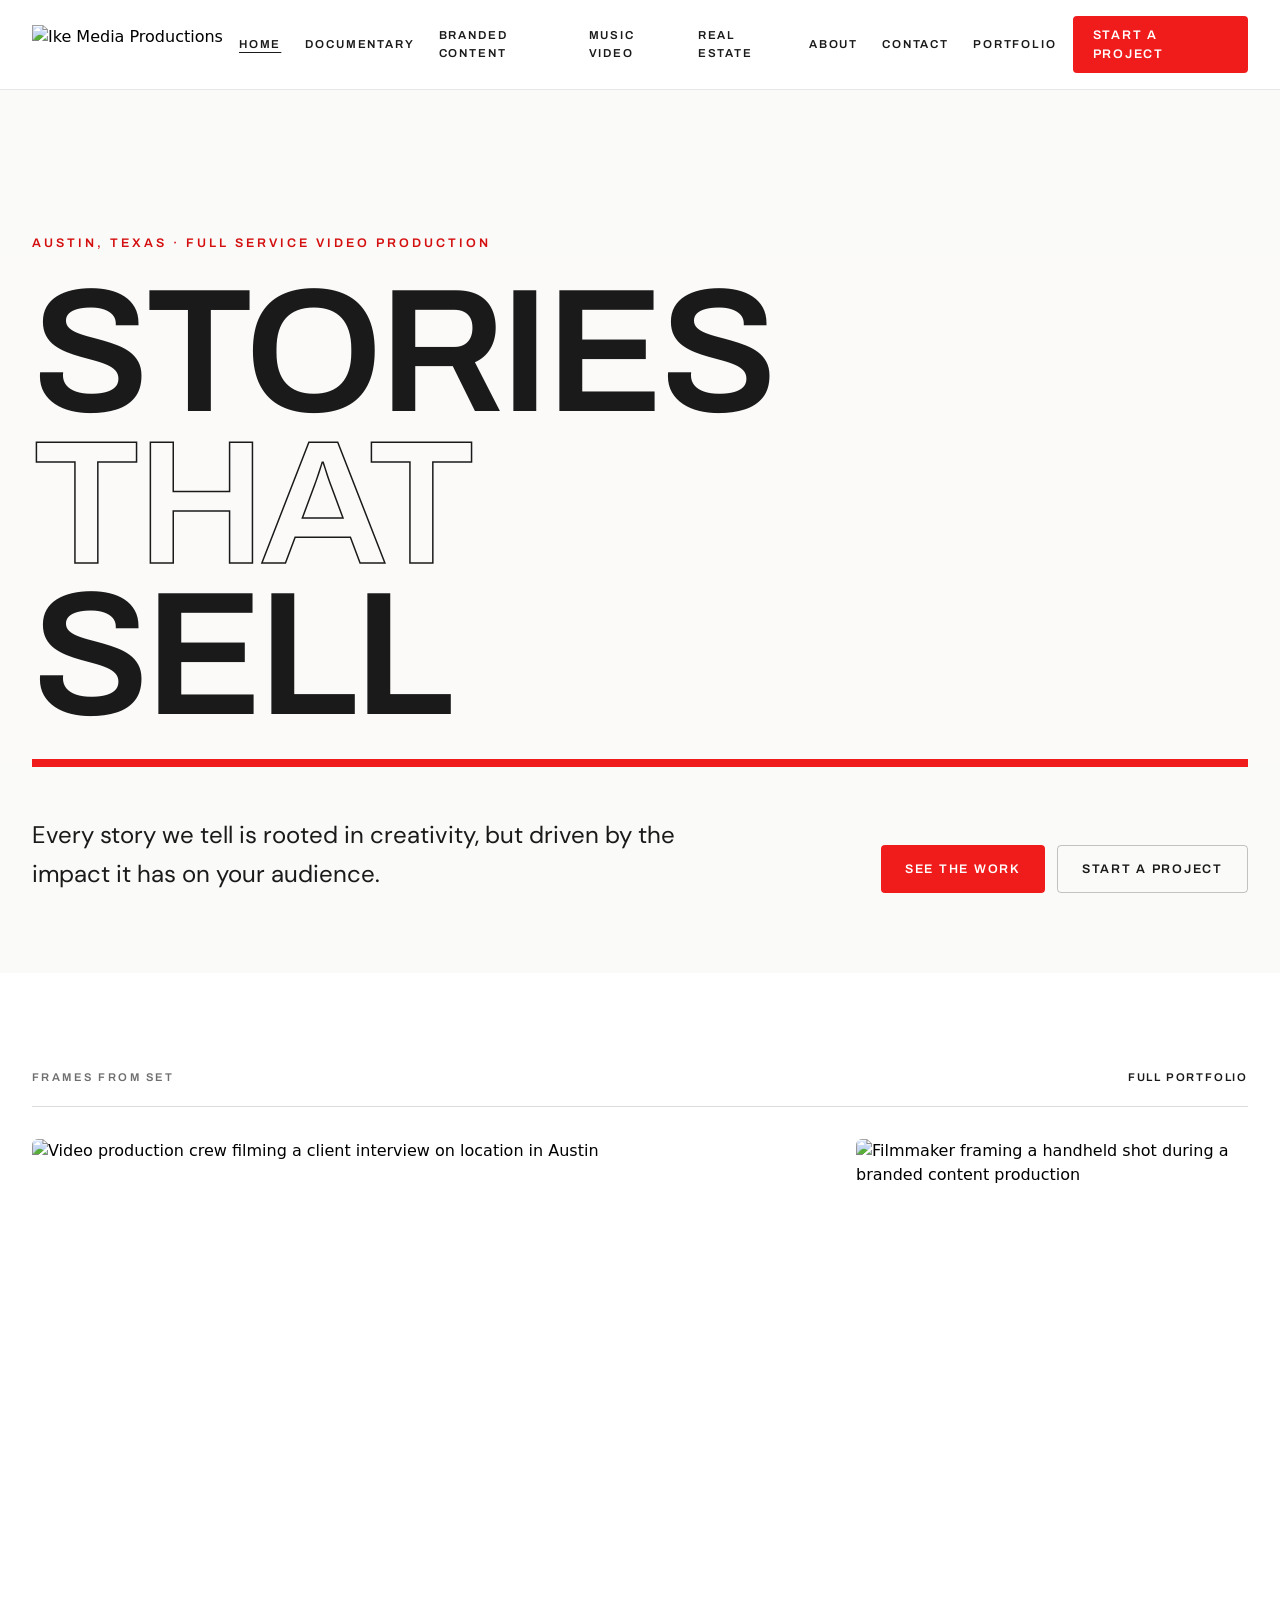
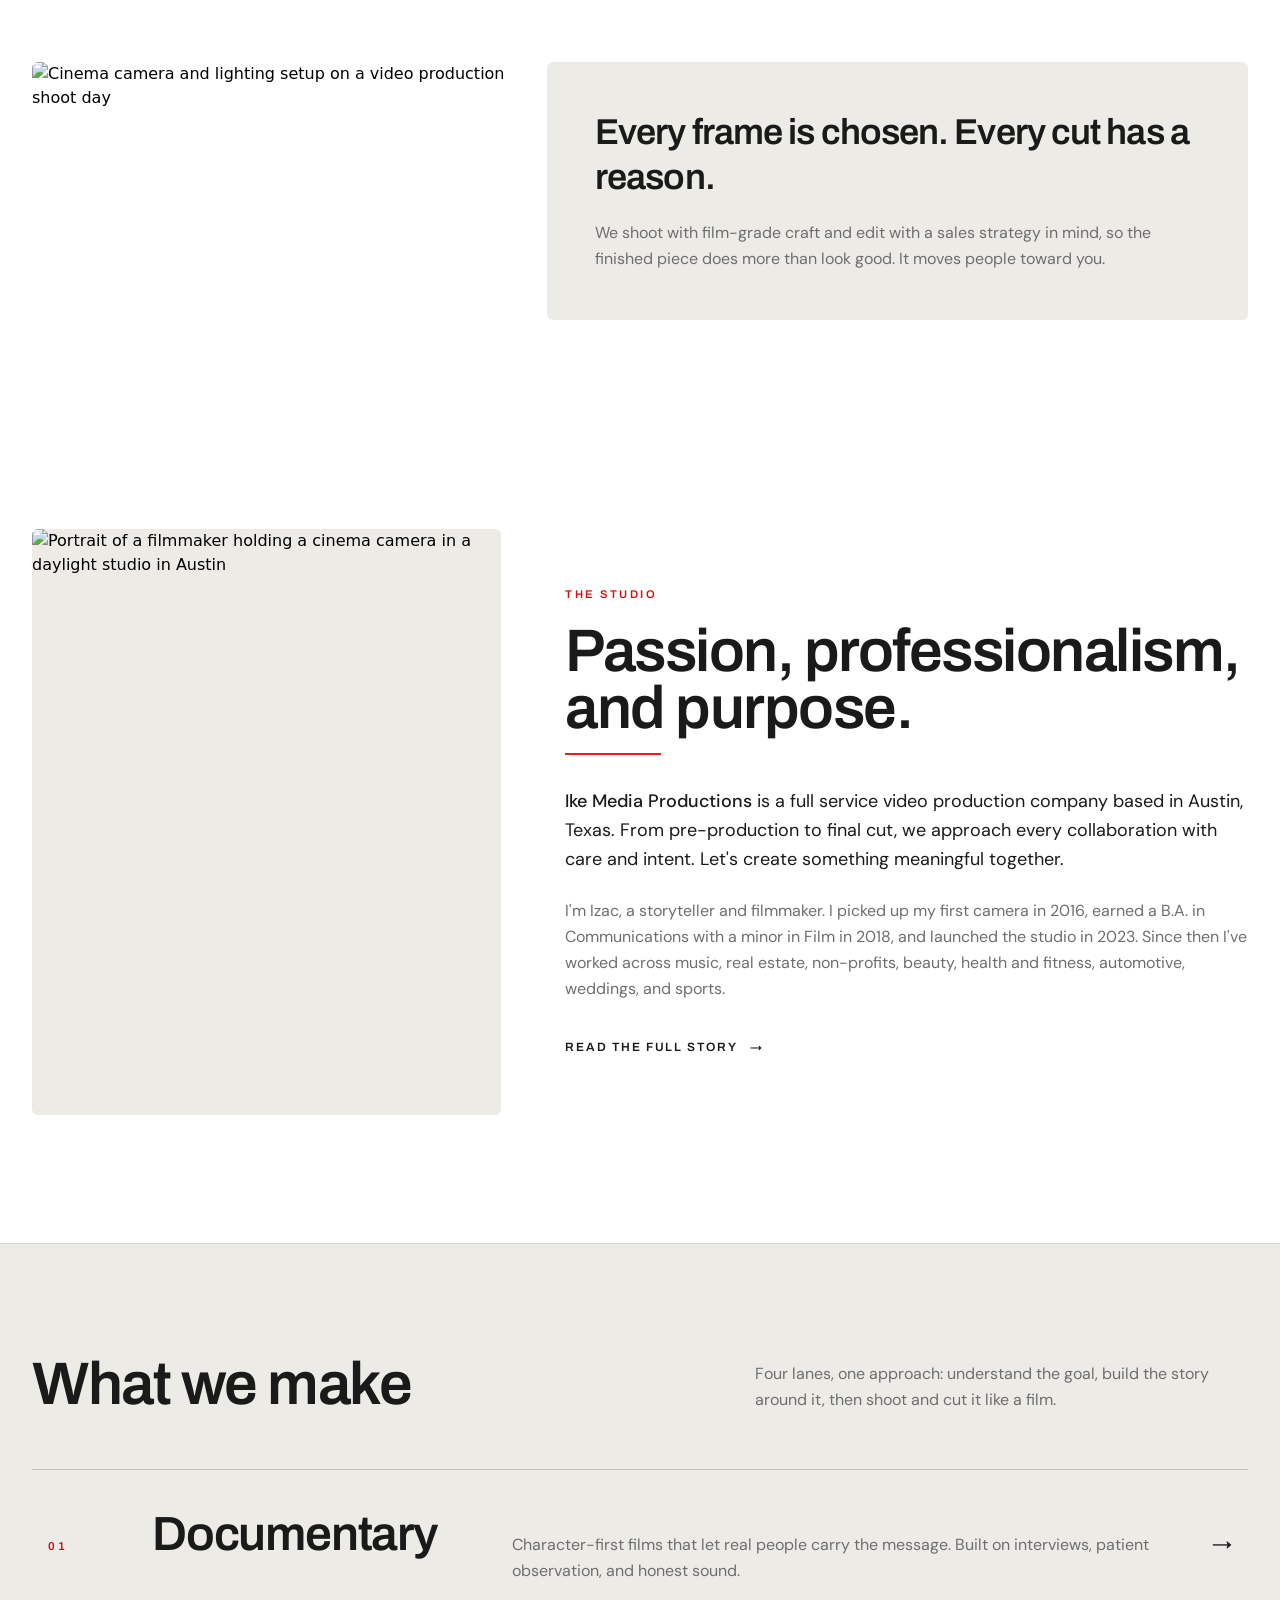
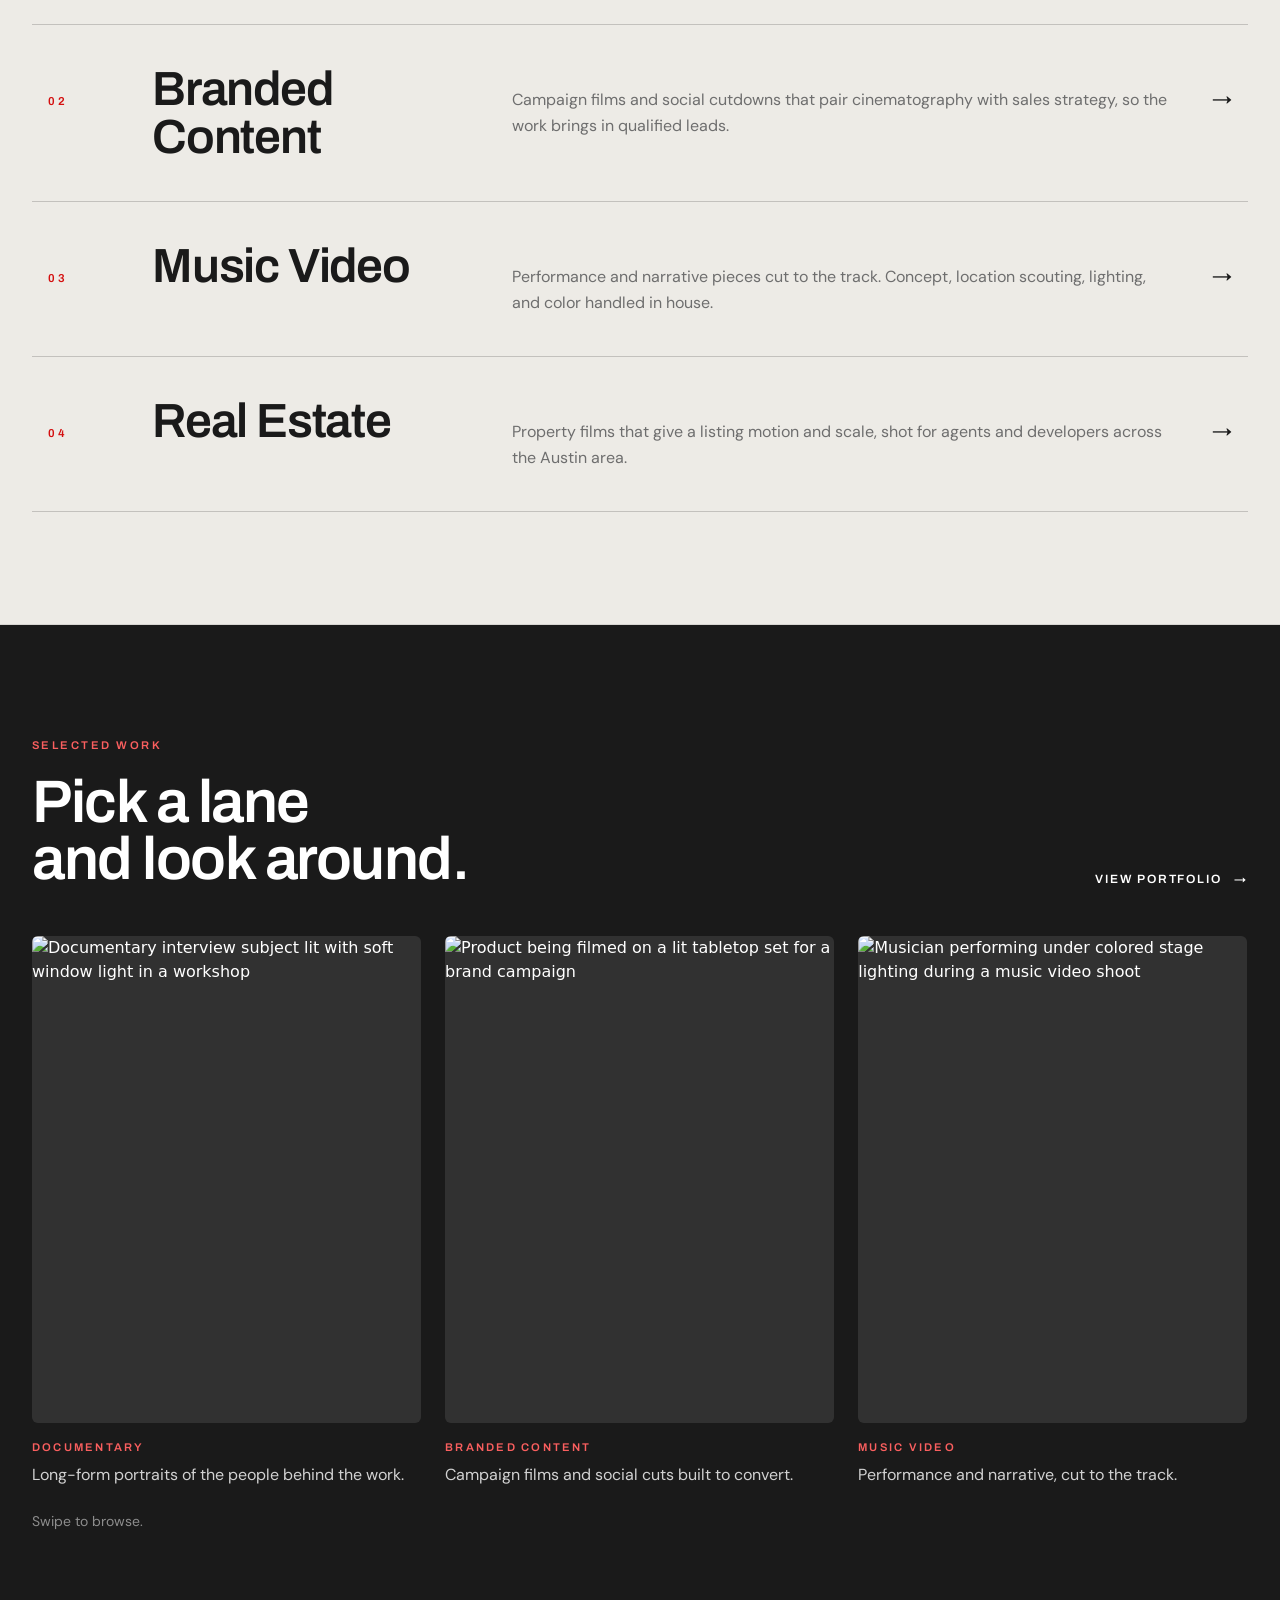
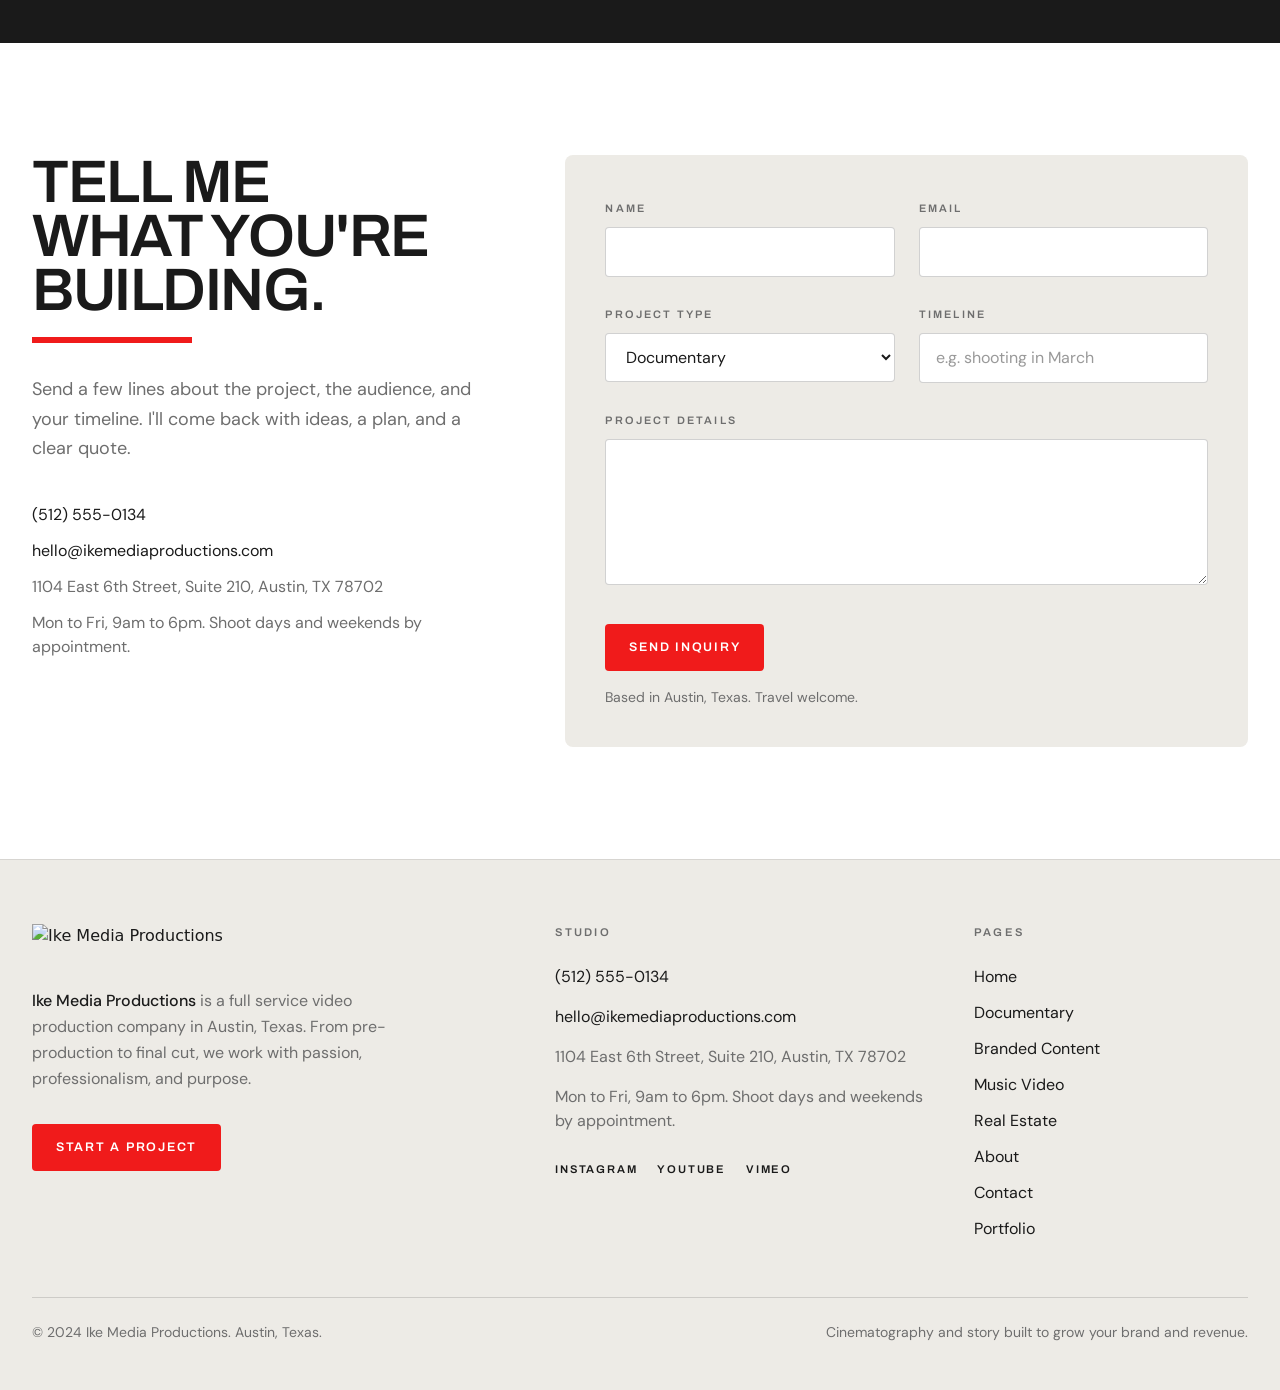
==== index.html @ 5ca8fba1 "Initial site generated by Tibly" ====
<!DOCTYPE html><html lang="en"><head>
<meta charset="utf-8"/>
<meta name="viewport" content="width=device-width, initial-scale=1"/>
<title>Ike Media Productions | Cinematic Video Production in Austin, Texas</title>
<meta name="description" content="Ike Media Productions is a full service video production company in Austin, Texas. Documentary, branded content, music video, and real estate films built to grow your brand and revenue."/>
<link rel="canonical" href="https://ike-media-productions-653d.sites.tibly.ai/"/>
<meta property="og:type" content="website"/>
<meta property="og:url" content="https://ike-media-productions-653d.sites.tibly.ai/"/>
<meta property="og:site_name" content="Ike Media Productions"/>
<meta property="og:title" content="Ike Media Productions | Cinematic Video Production in Austin, Texas"/>
<meta property="og:description" content="Ike Media Productions is a full service video production company in Austin, Texas. Documentary, branded content, music video, and real estate films built to grow your brand and revenue."/>
<meta name="twitter:card" content="summary_large_image"/>
<script type="application/ld+json" data-tibly-business="">{"@context":"https://schema.org","@type":"MediaOrganization","image":"https://br-winter-boat-ajcnusyq.storage.c-3.us-east-2.aws.neon.tech/tibly-site-media/sites/48767eb0-01b2-47ba-965e-753239d180d7/069274d611414bee5585e251de8fd75f.png","name":"Ike Media Productions","url":"https://ike-media-productions-653d.sites.tibly.ai/"}</script>
<link rel="icon" href="/favicon.svg" type="image/svg+xml"/>
<link rel="preconnect" href="https://fonts.googleapis.com"/>
<link rel="preconnect" href="https://fonts.gstatic.com" crossorigin=""/>
<link href="https://fonts.googleapis.com/css2?family=Archivo:wght@300;400;500;600;700;800&amp;family=DM+Sans:ital,wght@0,300;0,400;0,500;1,400&amp;display=swap" rel="stylesheet"/>
<style>details[open] > *:not(summary){animation:tibly-acc .35s ease}@keyframes tibly-acc{from{opacity:0;transform:translateY(-4px)}}</style>
<style>@media (prefers-reduced-motion:no-preference){.tibly-fx{opacity:0;transform:translateY(24px);transition:opacity .7s ease,transform .7s ease}.tibly-fx.tibly-fx-in{opacity:1;transform:none}}</style>
<script>addEventListener('DOMContentLoaded',function(){if(!('IntersectionObserver' in window))return;var io=new IntersectionObserver(function(es){es.forEach(function(en){if(en.isIntersecting){en.target.classList.add('tibly-fx-in');io.unobserve(en.target)}})},{rootMargin:'0px 0px -8% 0px'});document.querySelectorAll('section[data-block] > *').forEach(function(el){var p=getComputedStyle(el).position;if(p==='absolute'||p==='fixed')return;if(el.getBoundingClientRect().top>innerHeight){el.classList.add('tibly-fx');io.observe(el)}})});</script>
<style>.tibly-ba{position:relative;overflow:hidden;--ba:50%;cursor:ew-resize;touch-action:pan-y;user-select:none;-webkit-user-select:none}.tibly-ba>img{display:block;width:100%;height:100%;object-fit:cover}.tibly-ba .tibly-ba-before{position:absolute;inset:0;clip-path:inset(0 calc(100% - var(--ba)) 0 0)}.tibly-ba .tibly-ba-before img{display:block;width:100%;height:100%;object-fit:cover}.tibly-ba::after{content:'';position:absolute;top:0;bottom:0;left:var(--ba);width:2px;margin-left:-1px;background:#fff;box-shadow:0 0 6px rgba(0,0,0,.55);pointer-events:none;z-index:1}.tibly-ba::before{content:'';position:absolute;top:50%;left:var(--ba);width:44px;height:44px;transform:translate(-50%,-50%);border-radius:9999px;background:rgba(0,0,0,.75) url("data:image/svg+xml,%3Csvg%20xmlns='http://www.w3.org/2000/svg'%20viewBox='0%200%2024%2024'%20fill='%23fff'%3E%3Cpath%20d='M9%206l-6%206%206%206zM15%206l6%206-6%206z'/%3E%3C/svg%3E") center/22px 22px no-repeat;border:2px solid #fff;box-shadow:0 2px 8px rgba(0,0,0,.4);pointer-events:none;z-index:1}.tibly-ba input[type=range]{position:absolute;inset:0;width:100%;height:100%;margin:0;opacity:0;pointer-events:none;-webkit-appearance:none;appearance:none;z-index:2}[data-lightbox]{cursor:zoom-in}.tibly-lb{position:fixed;inset:0;z-index:9999;background:rgba(0,0,0,.92);display:flex;align-items:center;justify-content:center;cursor:zoom-out;padding:24px}.tibly-lb img{max-width:100%;max-height:100%;object-fit:contain}</style>
<script>document.addEventListener('input',function(e){var t=e.target;if(!t||t.type!=='range')return;var c=t.closest&&t.closest('.tibly-ba');if(c)c.style.setProperty('--ba',t.value+'%')});document.addEventListener('pointerdown',function(e){var c=e.target.closest&&e.target.closest('.tibly-ba');if(!c||e.button>0)return;e.preventDefault();var inp=c.querySelector('input[type=range]');var set=function(x){var r=c.getBoundingClientRect();if(!r.width)return;var p=Math.max(0,Math.min(100,(x-r.left)*100/r.width));c.style.setProperty('--ba',p+'%');if(inp)inp.value=Math.round(p)};set(e.clientX);var mv=function(ev){set(ev.clientX)};var up=function(){document.removeEventListener('pointermove',mv);document.removeEventListener('pointerup',up);document.removeEventListener('pointercancel',up)};document.addEventListener('pointermove',mv);document.addEventListener('pointerup',up);document.addEventListener('pointercancel',up)});document.addEventListener('click',function(e){var im=e.target.closest&&e.target.closest('[data-lightbox]');if(!im||!(im.currentSrc||im.src))return;e.preventDefault();var o=document.createElement('div');o.className='tibly-lb';var big=document.createElement('img');big.src=im.currentSrc||im.src;big.alt=im.alt||'';o.appendChild(big);o.addEventListener('click',function(){o.remove()});document.addEventListener('keydown',function esc(ev){if(ev.key==='Escape'){o.remove();document.removeEventListener('keydown',esc)}});document.body.appendChild(o)});document.addEventListener('click',function(e){var x=e.target.closest&&e.target.closest('[data-announce-close]');if(!x)return;var b=x.closest('[data-announce]');if(b){b.style.display='none';try{sessionStorage.setItem('tibly-announce','1')}catch(_){}}});addEventListener('DOMContentLoaded',function(){try{if(sessionStorage.getItem('tibly-announce')==='1'){var b=document.querySelector('[data-announce]');if(b)b.style.display='none'}}catch(_){}if('IntersectionObserver' in window&&!matchMedia('(prefers-reduced-motion:reduce)').matches){var els=document.querySelectorAll('[data-count]');if(els.length){var io=new IntersectionObserver(function(es){es.forEach(function(en){if(!en.isIntersecting)return;io.unobserve(en.target);var el=en.target,s=el.textContent||'',m=s.match(/[\d,]*\d(?:\.\d+)?/);if(!m)return;var raw=m[0],num=parseFloat(raw.replace(/,/g,''));if(!isFinite(num))return;if(!el.getAttribute('data-count'))el.setAttribute('data-count',s);var pre=s.slice(0,m.index),post=s.slice(m.index+raw.length),grp=raw.indexOf(',')>=0,dec=(raw.split('.')[1]||'').length,t0=performance.now();requestAnimationFrame(function tick(now){var p=Math.min((now-t0)/1400,1);p=1-Math.pow(1-p,3);var v=(num*p).toFixed(dec);if(grp)v=Number(v).toLocaleString('en-US',{minimumFractionDigits:dec});el.textContent=pre+v+post;if(p<1)requestAnimationFrame(tick)})})},{rootMargin:'0px 0px -10% 0px'});els.forEach(function(el){io.observe(el)})}}var badge=document.querySelector('[data-tibly-open]');if(badge){var src=document.querySelector('[data-tibly-field="hours"]');var txt=(src&&src.textContent||'').toLowerCase();var days=['sun','mon','tue','wed','thu','fri','sat'];var toMin=function(h,mm,ap){h=+h;mm=+(mm||0);if(ap==='pm'&&h!==12)h+=12;if(ap==='am'&&h===12)h=0;return h*60+mm};var spans=[];var re=/(sun|mon|tue|wed|thu|fri|sat|daily|every ?day)[a-z]*\s*(?:[-\u2013\u2014]\s*(sun|mon|tue|wed|thu|fri|sat)[a-z]*)?\s*:?\s*(\d{1,2})(?::(\d{2}))?\s*(am|pm)?\s*[-\u2013\u2014]\s*(\d{1,2})(?::(\d{2}))?\s*(am|pm)?/g,mm;while((mm=re.exec(txt))){var d1=mm[1].slice(0,3),d2=mm[2],ap1=mm[5]||(mm[8]==='pm'&&+mm[3]<=+mm[6]?'am':mm[8]),o=toMin(mm[3],mm[4],ap1),c=toMin(mm[6],mm[7],mm[8]);var from=d1==='dai'||d1==='eve'?0:days.indexOf(d1),to=d2?days.indexOf(d2.slice(0,3)):(d1==='dai'||d1==='eve'?6:from);if(from<0)continue;for(var d=from;;d=(d+1)%7){spans.push([d,o,c]);if(d===to)break}}if(spans.length){var now=new Date(),cur=now.getDay(),min=now.getHours()*60+now.getMinutes();var open=spans.some(function(s){return s[0]===cur&&min>=s[1]&&min<s[2]});badge.textContent=open?(badge.getAttribute('data-open-text')||'Open now'):(badge.getAttribute('data-closed-text')||'Closed now');badge.setAttribute('data-state',open?'open':'closed');badge.hidden=false}}});</script>
<style>header a[aria-current="page"]:not(:has(img,svg)){text-decoration:underline;text-underline-offset:4px;text-decoration-thickness:1px}</style>
<style>#nav-open~[class*="peer-checked:"][class*="fixed"]{min-height:100vh;min-height:100dvh}@media (prefers-reduced-motion:no-preference){label[for="nav-open"] span{transition:transform .3s ease,opacity .2s ease}header:has(#nav-open:checked) label[for="nav-open"]:not([aria-label="Close" i]) span:not(:has(span)):nth-of-type(1){transform:translateY(8px) rotate(45deg)}header:has(#nav-open:checked) label[for="nav-open"]:not([aria-label="Close" i]) span:not(:has(span)):nth-of-type(2){opacity:0}header:has(#nav-open:checked) label[for="nav-open"]:not([aria-label="Close" i]) span:not(:has(span)):nth-of-type(3){transform:translateY(-8px) rotate(-45deg)}#nav-open:checked~[class*="peer-checked:"]{animation:tibly-nav-in .25s ease}#nav-open:checked~[class*="peer-checked:"] label[for="nav-open"]{display:inline-block;animation:tibly-x-in .35s ease}@keyframes tibly-nav-in{from{opacity:0;transform:translateY(10px)}}@keyframes tibly-x-in{from{opacity:0;transform:rotate(-90deg) scale(.6)}}}</style>
<link rel="stylesheet" href="/styles.css?v=04655ba7"/>
</head>
<body>
<!-- block:header -->
<header class="sticky top-0 z-50 border-b border-ink/10 bg-white">
  <div class="mx-auto w-full max-w-7xl px-5 md:px-8">
    <input type="checkbox" id="nav-open" class="peer sr-only"/>

    <div class="flex items-center justify-between gap-4 py-4">
      <a aria-current="page" class="shrink-0 transition-opacity duration-200 hover:opacity-70" href="/">
        <img data-tibly-logo="" src="https://br-winter-boat-ajcnusyq.storage.c-3.us-east-2.aws.neon.tech/tibly-site-media/sites/48767eb0-01b2-47ba-965e-753239d180d7/069274d611414bee5585e251de8fd75f.png" alt="Ike Media Productions" class="h-8 w-auto md:h-10"/>
      </a>

      <nav aria-label="Main" class="hidden items-center gap-x-3 md:flex lg:gap-x-6">
        <a aria-current="page" class="font-display text-[0.62rem] font-semibold uppercase tracking-[0.16em] text-ink underline-offset-[6px] transition-colors duration-200 hover:text-brand-600 hover:underline lg:text-[0.72rem]" href="/">Home</a>
        <a class="font-display text-[0.62rem] font-semibold uppercase tracking-[0.16em] text-ink underline-offset-[6px] transition-colors duration-200 hover:text-brand-600 hover:underline lg:text-[0.72rem]" href="/documentary">Documentary</a>
        <a class="font-display text-[0.62rem] font-semibold uppercase tracking-[0.16em] text-ink underline-offset-[6px] transition-colors duration-200 hover:text-brand-600 hover:underline lg:text-[0.72rem]" href="/branded-content">Branded Content</a>
        <a class="font-display text-[0.62rem] font-semibold uppercase tracking-[0.16em] text-ink underline-offset-[6px] transition-colors duration-200 hover:text-brand-600 hover:underline lg:text-[0.72rem]" href="/gallery-musicvideo">Music Video</a>
        <a class="font-display text-[0.62rem] font-semibold uppercase tracking-[0.16em] text-ink underline-offset-[6px] transition-colors duration-200 hover:text-brand-600 hover:underline lg:text-[0.72rem]" href="/portfolio-realestate">Real Estate</a>
        <a class="font-display text-[0.62rem] font-semibold uppercase tracking-[0.16em] text-ink underline-offset-[6px] transition-colors duration-200 hover:text-brand-600 hover:underline lg:text-[0.72rem]" href="/about">About</a>
        <a class="font-display text-[0.62rem] font-semibold uppercase tracking-[0.16em] text-ink underline-offset-[6px] transition-colors duration-200 hover:text-brand-600 hover:underline lg:text-[0.72rem]" href="/contact">Contact</a>
        <a class="font-display text-[0.62rem] font-semibold uppercase tracking-[0.16em] text-ink underline-offset-[6px] transition-colors duration-200 hover:text-brand-600 hover:underline lg:text-[0.72rem]" href="/portfolio">Portfolio</a>
      </nav>

      <a class="hidden lg:inline-flex btn px-5 py-2.5" href="/contact">Start a project</a>

      <label for="nav-open" class="-mr-2 cursor-pointer p-2 md:hidden" aria-label="Menu">
        <span class="block h-px w-7 bg-ink"></span>
        <span class="mt-[7px] block h-px w-7 bg-ink"></span>
        <span class="mt-[7px] block h-px w-7 bg-ink"></span>
      </label>
    </div>

    <div class="hidden flex-col bg-white peer-checked:flex md:hidden fixed inset-0 z-50 px-5 py-4">
      <div class="flex items-center justify-between gap-4">
        <a aria-current="page" class="shrink-0" href="/">
          <img src="https://br-winter-boat-ajcnusyq.storage.c-3.us-east-2.aws.neon.tech/tibly-site-media/sites/48767eb0-01b2-47ba-965e-753239d180d7/069274d611414bee5585e251de8fd75f.png" alt="Ike Media Productions" class="h-8 w-auto"/>
        </a>
        <label for="nav-open" aria-label="Close" class="-mr-2 cursor-pointer p-2">
          <svg viewBox="0 0 24 24" class="h-7 w-7" fill="none" stroke="currentColor" stroke-width="1.4" aria-hidden="true">
            <path d="M5 5l14 14M19 5L5 19"></path>
          </svg>
        </label>
      </div>

      <nav aria-label="Mobile" class="mt-10 flex flex-1 flex-col gap-5 overflow-y-auto">
        <a aria-current="page" class="font-display text-3xl font-semibold tracking-tight text-ink" href="/">Home</a>
        <a class="font-display text-3xl font-semibold tracking-tight text-ink" href="/documentary">Documentary</a>
        <a class="font-display text-3xl font-semibold tracking-tight text-ink" href="/branded-content">Branded Content</a>
        <a class="font-display text-3xl font-semibold tracking-tight text-ink" href="/gallery-musicvideo">Music Video</a>
        <a class="font-display text-3xl font-semibold tracking-tight text-ink" href="/portfolio-realestate">Real Estate</a>
        <a class="font-display text-3xl font-semibold tracking-tight text-ink" href="/about">About</a>
        <a class="font-display text-3xl font-semibold tracking-tight text-ink" href="/contact">Contact</a>
        <a class="font-display text-3xl font-semibold tracking-tight text-ink" href="/portfolio">Portfolio</a>
      </nav>

      <a class="btn mt-6 w-full" href="/contact">Start a project</a>
    </div>
  </div>
</header>
<!-- /block:header -->
<!-- block:gallery-mosaic -->
<section class="bg-white" data-block="gallery-mosaic">

  <div class="relative isolate overflow-hidden bg-surface">
    <video src="https://videos.pexels.com/video-files/33940064/14404053_1920_1080_25fps.mp4" poster="https://images.pexels.com/videos/33940064/pexels-photo-33940064.jpeg?auto=compress&amp;cs=tinysrgb&amp;fit=crop&amp;h=630&amp;w=1200" autoplay="" muted="" loop="" playsinline="" data-video-query="cinematographer operating a cinema camera on a gimbal during a brand shoot in downtown Austin" class="absolute inset-0 w-full h-full object-cover"></video>
    <div class="absolute inset-0 bg-white/75"></div>

    <div class="relative mx-auto flex min-h-[88vh] w-full max-w-7xl flex-col justify-end px-5 pt-24 pb-14 md:px-8 md:pt-36 md:pb-20">

      <p class="font-display text-[0.68rem] font-semibold uppercase tracking-[0.24em] text-brand-600 md:text-[0.78rem]">
        Austin, Texas · Full service video production
      </p>

      <h1 class="mt-6 font-display font-semibold uppercase leading-[0.86] tracking-tight text-ink text-[3.3rem] sm:text-7xl md:text-[8.5rem] lg:text-[11rem]">
        <span class="block overflow-hidden">
          <span class="block animate-[marquee_1s_ease-out_reverse_both]">Stories</span>
        </span>
        <span class="block overflow-hidden">
          <span class="block animate-[marquee_1s_ease-out_reverse_both] [animation-delay:160ms] [-webkit-text-stroke:1.5px_var(--color-ink)] text-transparent">That</span>
        </span>
        <span class="block overflow-hidden">
          <span class="block animate-[marquee_1s_ease-out_reverse_both] [animation-delay:320ms]">Sell</span>
        </span>
      </h1>

      <div class="mt-5 h-1.5 w-full overflow-hidden md:mt-7 md:h-2">
        <div class="h-full w-[200%] bg-brand-500 animate-[marquee_1.5s_ease-out_reverse_both] [animation-delay:640ms]"></div>
      </div>

      <div class="mt-8 grid grid-cols-1 gap-8 md:mt-12 md:grid-cols-12 md:items-end md:gap-10">
        <p class="font-body text-lg leading-relaxed text-ink md:col-span-7 md:text-2xl">
          Every story we tell is rooted in creativity, but driven by the impact it has on your audience.
        </p>
        <div class="flex flex-col gap-3 sm:flex-row md:col-span-5 md:justify-end">
          <a class="btn" href="/portfolio">See the work</a>
          <a class="btn-secondary" href="/contact">Start a project</a>
        </div>
      </div>
    </div>
  </div>

  <div class="mx-auto w-full max-w-7xl px-5 py-16 md:px-8 md:py-24">
    <div class="flex flex-wrap items-baseline justify-between gap-4 border-b border-ink/15 pb-5">
      <h2 class="font-display text-[0.7rem] font-semibold uppercase tracking-[0.22em] text-muted">Frames from set</h2>
      <a class="font-display text-[0.7rem] font-semibold uppercase tracking-[0.16em] text-ink underline-offset-4 transition-colors duration-200 hover:text-brand-600 hover:underline" href="/portfolio">Full portfolio</a>
    </div>

    <div class="mt-8 grid grid-cols-1 items-start gap-4 md:grid-cols-12 md:gap-5">
      <div class="group overflow-hidden rounded-card md:col-span-8">
        <img data-lightbox="" src="https://br-winter-boat-ajcnusyq.storage.c-3.us-east-2.aws.neon.tech/tibly-site-media/sites/48767eb0-01b2-47ba-965e-753239d180d7/71ecc88b3b378d9622ce0a713738556d.jpg" alt="Video production crew filming a client interview on location in Austin" class="aspect-[16/10] w-full object-cover transition-transform duration-500 group-hover:scale-105"/>
      </div>
      <div class="group overflow-hidden rounded-card md:col-span-4">
        <img data-lightbox="" src="https://br-winter-boat-ajcnusyq.storage.c-3.us-east-2.aws.neon.tech/tibly-site-media/sites/48767eb0-01b2-47ba-965e-753239d180d7/33dd8379db81763e704c6d30b57e7538.jpg" alt="Filmmaker framing a handheld shot during a branded content production" class="aspect-[4/5] w-full object-cover transition-transform duration-500 group-hover:scale-105"/>
      </div>
      <div class="group overflow-hidden rounded-card md:col-span-5">
        <img data-lightbox="" src="https://br-winter-boat-ajcnusyq.storage.c-3.us-east-2.aws.neon.tech/tibly-site-media/sites/48767eb0-01b2-47ba-965e-753239d180d7/6b0488b8f0f1a97aa8bae3be80c38876.jpg" alt="Cinema camera and lighting setup on a video production shoot day" class="aspect-[4/3] w-full object-cover transition-transform duration-500 group-hover:scale-105"/>
      </div>
      <div class="rounded-card bg-surface p-8 md:col-span-7 md:p-12">
        <p class="font-display text-2xl font-semibold leading-tight tracking-tight text-ink md:text-4xl">
          Every frame is chosen. Every cut has a reason.
        </p>
        <p class="mt-5 max-w-prose font-body text-base leading-relaxed text-muted">
          We shoot with film-grade craft and edit with a sales strategy in mind, so the finished piece does more than look good. It moves people toward you.
        </p>
      </div>
    </div>
  </div>
</section>
<!-- /block:gallery-mosaic -->
<!-- block:about-strip -->
<section class="bg-white" data-block="about-strip">
  <div class="mx-auto w-full max-w-7xl px-5 pb-20 md:px-8 md:pb-32">
    <div class="grid grid-cols-1 gap-10 md:grid-cols-12 md:items-center md:gap-16">

      <div class="md:col-span-5">
        <div class="overflow-hidden rounded-card bg-surface">
          <img loading="lazy" src="https://images.pexels.com/photos/6621440/pexels-photo-6621440.jpeg?auto=compress&amp;cs=tinysrgb&amp;h=650&amp;w=940" alt="Portrait of a filmmaker holding a cinema camera in a daylight studio in Austin" class="aspect-[4/5] w-full object-cover"/>
        </div>
      </div>

      <div class="md:col-span-7">
        <p class="font-display text-[0.7rem] font-semibold uppercase tracking-[0.22em] text-brand-600">The studio</p>
        <h2 class="mt-5 font-display text-4xl font-semibold leading-[0.95] tracking-tight text-ink md:text-6xl">
          Passion, professionalism,<br class="hidden sm:block"/> and purpose.
        </h2>
        <div class="mt-4 h-0.5 w-24 bg-brand-500"></div>

        <p class="mt-8 max-w-prose font-body text-lg leading-relaxed text-ink">
          <span data-tibly-field="business-name" class="font-medium">Ike Media Productions</span> is a full service video production company based in Austin, Texas. From pre-production to final cut, we approach every collaboration with care and intent. Let&#39;s create something meaningful together.
        </p>
        <p class="mt-6 max-w-prose font-body text-base leading-relaxed text-muted">
          I&#39;m Izac, a storyteller and filmmaker. I picked up my first camera in 2016, earned a B.A. in Communications with a minor in Film in 2018, and launched the studio in 2023. Since then I&#39;ve worked across music, real estate, non-profits, beauty, health and fitness, automotive, weddings, and sports.
        </p>

        <a class="mt-9 inline-flex items-center gap-3 font-display text-[0.75rem] font-semibold uppercase tracking-[0.16em] text-ink underline-offset-[6px] transition-colors duration-200 hover:text-brand-600 hover:underline" href="/about">
          Read the full story
          <span aria-hidden="true">→</span>
        </a>
      </div>
    </div>
  </div>
</section>
<!-- /block:about-strip -->
<!-- block:service-list -->
<section class="border-y border-ink/10 bg-surface" data-block="service-list">
  <div class="mx-auto w-full max-w-7xl px-5 py-20 md:px-8 md:py-28">

    <div class="grid grid-cols-1 gap-6 md:grid-cols-12 md:items-end">
      <h2 class="font-display text-4xl font-semibold leading-[0.95] tracking-tight text-ink md:col-span-7 md:text-6xl">
        What we make
      </h2>
      <p class="max-w-prose font-body text-base leading-relaxed text-muted md:col-span-5">
        Four lanes, one approach: understand the goal, build the story around it, then shoot and cut it like a film.
      </p>
    </div>

    <ul class="mt-14 border-t border-ink/20">
      <li>
        <a class="group flex flex-col gap-3 border-b border-ink/20 py-8 transition-colors duration-300 hover:bg-white md:flex-row md:items-baseline md:gap-10 md:px-4 md:py-10" href="/documentary">
          <span class="font-display text-[0.72rem] font-semibold uppercase tracking-[0.22em] text-brand-600 md:w-16">01</span>
          <span class="font-display text-3xl font-semibold tracking-tight text-ink transition-colors duration-300 group-hover:text-brand-600 md:w-80 md:text-5xl">Documentary</span>
          <span class="max-w-prose font-body text-base leading-relaxed text-muted md:flex-1">Character-first films that let real people carry the message. Built on interviews, patient observation, and honest sound.</span>
          <span aria-hidden="true" class="font-display text-xl text-ink transition-transform duration-300 group-hover:translate-x-1">→</span>
        </a>
      </li>
      <li>
        <a class="group flex flex-col gap-3 border-b border-ink/20 py-8 transition-colors duration-300 hover:bg-white md:flex-row md:items-baseline md:gap-10 md:px-4 md:py-10" href="/branded-content">
          <span class="font-display text-[0.72rem] font-semibold uppercase tracking-[0.22em] text-brand-600 md:w-16">02</span>
          <span class="font-display text-3xl font-semibold tracking-tight text-ink transition-colors duration-300 group-hover:text-brand-600 md:w-80 md:text-5xl">Branded Content</span>
          <span class="max-w-prose font-body text-base leading-relaxed text-muted md:flex-1">Campaign films and social cutdowns that pair cinematography with sales strategy, so the work brings in qualified leads.</span>
          <span aria-hidden="true" class="font-display text-xl text-ink transition-transform duration-300 group-hover:translate-x-1">→</span>
        </a>
      </li>
      <li>
        <a class="group flex flex-col gap-3 border-b border-ink/20 py-8 transition-colors duration-300 hover:bg-white md:flex-row md:items-baseline md:gap-10 md:px-4 md:py-10" href="/gallery-musicvideo">
          <span class="font-display text-[0.72rem] font-semibold uppercase tracking-[0.22em] text-brand-600 md:w-16">03</span>
          <span class="font-display text-3xl font-semibold tracking-tight text-ink transition-colors duration-300 group-hover:text-brand-600 md:w-80 md:text-5xl">Music Video</span>
          <span class="max-w-prose font-body text-base leading-relaxed text-muted md:flex-1">Performance and narrative pieces cut to the track. Concept, location scouting, lighting, and color handled in house.</span>
          <span aria-hidden="true" class="font-display text-xl text-ink transition-transform duration-300 group-hover:translate-x-1">→</span>
        </a>
      </li>
      <li>
        <a class="group flex flex-col gap-3 border-b border-ink/20 py-8 transition-colors duration-300 hover:bg-white md:flex-row md:items-baseline md:gap-10 md:px-4 md:py-10" href="/portfolio-realestate">
          <span class="font-display text-[0.72rem] font-semibold uppercase tracking-[0.22em] text-brand-600 md:w-16">04</span>
          <span class="font-display text-3xl font-semibold tracking-tight text-ink transition-colors duration-300 group-hover:text-brand-600 md:w-80 md:text-5xl">Real Estate</span>
          <span class="max-w-prose font-body text-base leading-relaxed text-muted md:flex-1">Property films that give a listing motion and scale, shot for agents and developers across the Austin area.</span>
          <span aria-hidden="true" class="font-display text-xl text-ink transition-transform duration-300 group-hover:translate-x-1">→</span>
        </a>
      </li>
    </ul>
  </div>
</section>
<!-- /block:service-list -->
<!-- block:selected-work -->
<section class="bg-ink text-white" data-block="selected-work">
  <div class="mx-auto w-full max-w-7xl px-5 py-20 md:px-8 md:py-28">

    <div class="flex flex-col gap-6 md:flex-row md:items-end md:justify-between">
      <div>
        <p class="font-display text-[0.7rem] font-semibold uppercase tracking-[0.22em] text-brand-400">Selected work</p>
        <h2 class="mt-5 font-display text-4xl font-semibold leading-[0.95] tracking-tight md:text-6xl">
          Pick a lane<br class="hidden sm:block"/> and look around.
        </h2>
      </div>
      <a class="inline-flex items-center gap-3 self-start font-display text-[0.75rem] font-semibold uppercase tracking-[0.16em] text-white underline-offset-[6px] transition-colors duration-200 hover:text-brand-400 hover:underline md:self-auto" href="/portfolio">
        View portfolio <span aria-hidden="true">→</span>
      </a>
    </div>

    <div class="mt-12 flex snap-x snap-mandatory gap-4 overflow-x-auto pb-4 md:gap-6">
      <a class="group w-[78%] shrink-0 snap-start sm:w-[52%] lg:w-[32%]" href="/documentary">
        <div class="overflow-hidden rounded-card bg-white/10">
          <img loading="lazy" src="https://images.pexels.com/photos/30487814/pexels-photo-30487814.jpeg?auto=compress&amp;cs=tinysrgb&amp;h=650&amp;w=940" alt="Documentary interview subject lit with soft window light in a workshop" class="aspect-[4/5] w-full object-cover transition-transform duration-500 group-hover:scale-105"/>
        </div>
        <p class="mt-4 font-display text-[0.7rem] font-semibold uppercase tracking-[0.2em] text-brand-400">Documentary</p>
        <p class="mt-2 font-body text-base text-white/80">Long-form portraits of the people behind the work.</p>
      </a>
      <a class="group w-[78%] shrink-0 snap-start sm:w-[52%] lg:w-[32%]" href="/branded-content">
        <div class="overflow-hidden rounded-card bg-white/10">
          <img loading="lazy" src="https://images.pexels.com/photos/12811304/pexels-photo-12811304.jpeg?auto=compress&amp;cs=tinysrgb&amp;h=650&amp;w=940" alt="Product being filmed on a lit tabletop set for a brand campaign" class="aspect-[4/5] w-full object-cover transition-transform duration-500 group-hover:scale-105"/>
        </div>
        <p class="mt-4 font-display text-[0.7rem] font-semibold uppercase tracking-[0.2em] text-brand-400">Branded Content</p>
        <p class="mt-2 font-body text-base text-white/80">Campaign films and social cuts built to convert.</p>
      </a>
      <a class="group w-[78%] shrink-0 snap-start sm:w-[52%] lg:w-[32%]" href="/gallery-musicvideo">
        <div class="overflow-hidden rounded-card bg-white/10">
          <img loading="lazy" src="https://images.pexels.com/photos/8041226/pexels-photo-8041226.jpeg?auto=compress&amp;cs=tinysrgb&amp;h=650&amp;w=940" alt="Musician performing under colored stage lighting during a music video shoot" class="aspect-[4/5] w-full object-cover transition-transform duration-500 group-hover:scale-105"/>
        </div>
        <p class="mt-4 font-display text-[0.7rem] font-semibold uppercase tracking-[0.2em] text-brand-400">Music Video</p>
        <p class="mt-2 font-body text-base text-white/80">Performance and narrative, cut to the track.</p>
      </a>
      <a class="group w-[78%] shrink-0 snap-start sm:w-[52%] lg:w-[32%]" href="/portfolio-realestate">
        <div class="overflow-hidden rounded-card bg-white/10">
          <img loading="lazy" src="https://images.pexels.com/photos/11234306/pexels-photo-11234306.jpeg?auto=compress&amp;cs=tinysrgb&amp;h=650&amp;w=940" alt="Modern Austin home interior filmed on a gimbal at golden hour" class="aspect-[4/5] w-full object-cover transition-transform duration-500 group-hover:scale-105"/>
        </div>
        <p class="mt-4 font-display text-[0.7rem] font-semibold uppercase tracking-[0.2em] text-brand-400">Real Estate</p>
        <p class="mt-2 font-body text-base text-white/80">Listing films that give a property scale and motion.</p>
      </a>
    </div>

    <p class="mt-2 font-body text-sm text-white/50">Swipe to browse.</p>
  </div>
</section>
<!-- /block:selected-work -->
<!-- block:inquiry-cta -->
<section class="bg-white" data-block="inquiry-cta">
  <div class="mx-auto w-full max-w-7xl px-5 py-20 md:px-8 md:py-28">
    <div class="grid grid-cols-1 gap-12 md:grid-cols-12 md:gap-16">

      <div class="md:col-span-5">
        <h2 class="font-display text-4xl font-semibold uppercase leading-[0.9] tracking-tight text-ink md:text-6xl">
          Tell me<br/> what you&#39;re<br/> building.
        </h2>
        <div class="mt-5 h-1.5 w-40 bg-brand-500"></div>
        <p class="mt-8 max-w-prose font-body text-lg leading-relaxed text-muted">
          Send a few lines about the project, the audience, and your timeline. I&#39;ll come back with ideas, a plan, and a clear quote.
        </p>

        <ul class="mt-10 space-y-3 font-body text-base text-ink">
          <li>
            <a class="inline-block underline-offset-4 transition-colors duration-200 hover:text-brand-600 hover:underline" href="tel:+15125550134">
              <span data-tibly-field="phone">(512) 555-0134</span>
            </a>
          </li>
          <li>
            <a class="inline-block break-words underline-offset-4 transition-colors duration-200 hover:text-brand-600 hover:underline" href="mailto:hello@ikemediaproductions.com">
              <span data-tibly-field="email">hello@ikemediaproductions.com</span>
            </a>
          </li>
          <li><span data-tibly-field="address" class="block text-muted">1104 East 6th Street, Suite 210, Austin, TX 78702</span></li>
          <li class="flex flex-wrap items-center gap-3">
            <span data-tibly-field="hours" class="text-muted">Mon to Fri, 9am to 6pm. Shoot days and weekends by appointment.</span>
            <span data-tibly-open="" hidden="" class="rounded-btn border border-ink/20 px-2.5 py-1 font-display text-[0.62rem] font-semibold uppercase tracking-[0.16em] text-ink data-[state=open]:border-brand-500 data-[state=open]:text-brand-600"></span>
          </li>
        </ul>
      </div>

      <div class="md:col-span-7">
        <form method="POST" action="/api/public/site-forms" class="rounded-panel bg-surface p-6 md:p-10">
          <input type="hidden" name="_page" value="/"/>
          <input type="text" name="_gotcha" class="hidden" tabindex="-1" autocomplete="off" aria-hidden="true"/>

          <div class="grid grid-cols-1 gap-6 sm:grid-cols-2">
            <div>
              <label for="name" class="font-display text-[0.68rem] font-semibold uppercase tracking-[0.2em] text-muted">Name</label>
              <input id="name" name="name" type="text" required="" autocomplete="name" class="mt-2 w-full rounded-btn border border-ink/20 bg-white px-4 py-3 font-body text-base text-ink transition-colors duration-200 focus:border-brand-500 focus:outline-none"/>
            </div>
            <div>
              <label for="email" class="font-display text-[0.68rem] font-semibold uppercase tracking-[0.2em] text-muted">Email</label>
              <input id="email" name="email" type="email" required="" autocomplete="email" class="mt-2 w-full rounded-btn border border-ink/20 bg-white px-4 py-3 font-body text-base text-ink transition-colors duration-200 focus:border-brand-500 focus:outline-none"/>
            </div>
            <div>
              <label for="project" class="font-display text-[0.68rem] font-semibold uppercase tracking-[0.2em] text-muted">Project type</label>
              <select id="project" name="project" class="mt-2 w-full rounded-btn border border-ink/20 bg-white px-4 py-3 font-body text-base text-ink transition-colors duration-200 focus:border-brand-500 focus:outline-none">
                <option>Documentary</option>
                <option>Branded Content</option>
                <option>Music Video</option>
                <option>Real Estate video</option>
                <option>Something else</option>
              </select>
            </div>
            <div>
              <label for="timeline" class="font-display text-[0.68rem] font-semibold uppercase tracking-[0.2em] text-muted">Timeline</label>
              <input id="timeline" name="timeline" type="text" placeholder="e.g. shooting in March" class="mt-2 w-full rounded-btn border border-ink/20 bg-white px-4 py-3 font-body text-base text-ink placeholder:text-muted/70 transition-colors duration-200 focus:border-brand-500 focus:outline-none"/>
            </div>
          </div>

          <div class="mt-6">
            <label for="message" class="font-display text-[0.68rem] font-semibold uppercase tracking-[0.2em] text-muted">Project details</label>
            <textarea id="message" name="message" rows="5" required="" class="mt-2 w-full rounded-btn border border-ink/20 bg-white px-4 py-3 font-body text-base text-ink transition-colors duration-200 focus:border-brand-500 focus:outline-none"></textarea>
          </div>

          <button type="submit" class="btn mt-8 w-full sm:w-auto">Send inquiry</button>
          <p class="mt-4 font-body text-sm text-muted">Based in Austin, Texas. Travel welcome.</p>
        </form>
      </div>
    </div>
  </div>
</section>
<!-- /block:inquiry-cta -->
<!-- block:footer -->
<footer class="border-t border-ink/10 bg-surface pt-16 pb-24 text-ink md:pb-12">
  <div class="mx-auto w-full max-w-7xl px-5 md:px-8">
    <div class="grid grid-cols-1 gap-12 md:grid-cols-12 md:gap-10">

      <div class="md:col-span-5">
        <img src="https://br-winter-boat-ajcnusyq.storage.c-3.us-east-2.aws.neon.tech/tibly-site-media/sites/48767eb0-01b2-47ba-965e-753239d180d7/069274d611414bee5585e251de8fd75f.png" alt="Ike Media Productions" class="h-10 w-auto"/>
        <p class="mt-6 max-w-sm font-body text-base leading-relaxed text-muted">
          <span data-tibly-field="business-name" class="font-medium text-ink">Ike Media Productions</span> is a full service video production company in Austin, Texas. From pre-production to final cut, we work with passion, professionalism, and purpose.
        </p>
        <a class="btn mt-8" href="/contact">Start a project</a>
      </div>

      <div class="md:col-span-4">
        <h2 class="font-display text-[0.7rem] font-semibold uppercase tracking-[0.2em] text-muted">Studio</h2>
        <ul class="mt-6 space-y-4 font-body text-base text-ink">
          <li>
            <a class="inline-block underline-offset-4 transition-colors duration-200 hover:text-brand-600 hover:underline" href="tel:+15125550134">
              <span data-tibly-field="phone">(512) 555-0134</span>
            </a>
          </li>
          <li>
            <a class="inline-block break-words underline-offset-4 transition-colors duration-200 hover:text-brand-600 hover:underline" href="mailto:hello@ikemediaproductions.com">
              <span data-tibly-field="email">hello@ikemediaproductions.com</span>
            </a>
          </li>
          <li>
            <span data-tibly-field="address" class="block text-muted">1104 East 6th Street, Suite 210, Austin, TX 78702</span>
          </li>
          <li>
            <span data-tibly-field="hours" class="block text-muted">Mon to Fri, 9am to 6pm. Shoot days and weekends by appointment.</span>
          </li>
        </ul>

        <div data-tibly-field="links" class="mt-7 flex flex-wrap gap-x-5 gap-y-3">
          <a class="font-display text-[0.7rem] font-semibold uppercase tracking-[0.16em] text-ink underline-offset-4 transition-colors duration-200 hover:text-brand-600 hover:underline" href="https://instagram.com">Instagram</a>
          <a class="font-display text-[0.7rem] font-semibold uppercase tracking-[0.16em] text-ink underline-offset-4 transition-colors duration-200 hover:text-brand-600 hover:underline" href="https://youtube.com">YouTube</a>
          <a class="font-display text-[0.7rem] font-semibold uppercase tracking-[0.16em] text-ink underline-offset-4 transition-colors duration-200 hover:text-brand-600 hover:underline" href="https://vimeo.com">Vimeo</a>
        </div>
      </div>

      <nav aria-label="Footer" class="md:col-span-3">
        <h2 class="font-display text-[0.7rem] font-semibold uppercase tracking-[0.2em] text-muted">Pages</h2>
        <ul class="mt-6 grid grid-cols-2 gap-x-6 gap-y-3 font-body text-base md:grid-cols-1">
          <li><a class="underline-offset-4 transition-colors duration-200 hover:text-brand-600 hover:underline" href="/">Home</a></li>
          <li><a class="underline-offset-4 transition-colors duration-200 hover:text-brand-600 hover:underline" href="/documentary">Documentary</a></li>
          <li><a class="underline-offset-4 transition-colors duration-200 hover:text-brand-600 hover:underline" href="/branded-content">Branded Content</a></li>
          <li><a class="underline-offset-4 transition-colors duration-200 hover:text-brand-600 hover:underline" href="/gallery-musicvideo">Music Video</a></li>
          <li><a class="underline-offset-4 transition-colors duration-200 hover:text-brand-600 hover:underline" href="/portfolio-realestate">Real Estate</a></li>
          <li><a class="underline-offset-4 transition-colors duration-200 hover:text-brand-600 hover:underline" href="/about">About</a></li>
          <li><a class="underline-offset-4 transition-colors duration-200 hover:text-brand-600 hover:underline" href="/contact">Contact</a></li>
          <li><a class="underline-offset-4 transition-colors duration-200 hover:text-brand-600 hover:underline" href="/portfolio">Portfolio</a></li>
        </ul>
      </nav>
    </div>

    <div class="mt-14 flex flex-col gap-3 border-t border-ink/15 pt-6 font-body text-sm text-muted md:flex-row md:items-center md:justify-between">
      <p>© 2024 <span data-tibly-field="business-name">Ike Media Productions</span>. Austin, Texas.</p>
      <p class="max-w-md md:text-right">Cinematography and story built to grow your brand and revenue.</p>
    </div>
  </div>

  <div class="fixed inset-x-0 bottom-0 z-40 md:hidden">
    <a class="flex w-full items-center justify-center gap-2 bg-brand-500 px-5 py-4 font-display text-sm font-semibold uppercase tracking-[0.14em] text-white transition-colors duration-200 active:bg-brand-700" href="tel:+15125550134">
      <svg viewBox="0 0 24 24" class="h-4 w-4" fill="none" stroke="currentColor" stroke-width="1.6" aria-hidden="true">
        <path d="M4 4h4l2 5-2.5 1.5a11 11 0 006 6L15 14l5 2v4a15 15 0 01-16-16z"></path>
      </svg>
      <span>Call</span>
      <span data-tibly-field="phone">(512) 555-0134</span>
    </a>
  </div>
</footer>
<!-- /block:footer -->
  <script async="" src="https://api.tibly.ai/widget/v1.js"></script>


</body></html>
---- styles.css ----
/*! tailwindcss v4.3.2 | MIT License | https://tailwindcss.com */
@layer properties{@supports (((-webkit-hyphens:none)) and (not (margin-trim:inline))) or ((-moz-orient:inline) and (not (color:rgb(from red r g b)))){*,:before,:after,::backdrop{--tw-scroll-snap-strictness:proximity;--tw-space-y-reverse:0;--tw-divide-y-reverse:0;--tw-border-style:solid;--tw-leading:initial;--tw-font-weight:initial;--tw-tracking:initial;--tw-outline-style:solid;--tw-duration:initial;--tw-translate-x:0;--tw-translate-y:0;--tw-translate-z:0;--tw-scale-x:1;--tw-scale-y:1;--tw-scale-z:1;--tw-shadow:0 0 #0000;--tw-shadow-color:initial;--tw-shadow-alpha:100%;--tw-inset-shadow:0 0 #0000;--tw-inset-shadow-color:initial;--tw-inset-shadow-alpha:100%;--tw-ring-color:initial;--tw-ring-shadow:0 0 #0000;--tw-inset-ring-color:initial;--tw-inset-ring-shadow:0 0 #0000;--tw-ring-inset:initial;--tw-ring-offset-width:0px;--tw-ring-offset-color:#fff;--tw-ring-offset-shadow:0 0 #0000}}}@layer theme{:root,:host{--font-sans:ui-sans-serif, system-ui, sans-serif, "Apple Color Emoji", "Segoe UI Emoji", "Segoe UI Symbol", "Noto Color Emoji";--font-mono:ui-monospace, SFMono-Regular, Menlo, Monaco, Consolas, "Liberation Mono", "Courier New", monospace;--color-white:#fff;--spacing:.25rem;--container-xs:20rem;--container-sm:24rem;--container-md:28rem;--container-xl:36rem;--container-2xl:42rem;--container-3xl:48rem;--container-7xl:80rem;--text-sm:.875rem;--text-sm--line-height:calc(1.25 / .875);--text-base:1rem;--text-base--line-height:calc(1.5 / 1);--text-lg:1.125rem;--text-lg--line-height:calc(1.75 / 1.125);--text-xl:1.25rem;--text-xl--line-height:calc(1.75 / 1.25);--text-2xl:1.5rem;--text-2xl--line-height:calc(2 / 1.5);--text-3xl:1.875rem;--text-3xl--line-height:calc(2.25 / 1.875);--text-4xl:2.25rem;--text-4xl--line-height:calc(2.5 / 2.25);--text-5xl:3rem;--text-5xl--line-height:1;--text-6xl:3.75rem;--text-6xl--line-height:1;--text-7xl:4.5rem;--text-7xl--line-height:1;--text-8xl:6rem;--text-8xl--line-height:1;--font-weight-light:300;--font-weight-medium:500;--font-weight-semibold:600;--tracking-tight:-.025em;--leading-tight:1.25;--leading-snug:1.375;--leading-relaxed:1.625;--aspect-video:16 / 9;--default-transition-duration:.15s;--default-transition-timing-function:cubic-bezier(.4, 0, .2, 1);--default-font-family:var(--font-sans);--default-mono-font-family:var(--font-mono);--color-brand-50:#fff1f1;--color-brand-100:#ffdfdf;--color-brand-200:#ffc4c4;--color-brand-300:#ff9c9c;--color-brand-400:#fa5f5f;--color-brand-500:#f01b1b;--color-brand-600:#d40f0f;--color-brand-700:#b00c0c;--color-brand-800:#8a0c0c;--color-brand-900:#5e0a0a;--color-surface:#edebe6;--color-surface-2:#f6f5f2;--color-ink:#1a1a1a;--color-muted:#6e6e6e;--font-display:"Archivo", "Helvetica Neue", Arial, sans-serif;--font-body:"DM Sans", "Helvetica Neue", Arial, sans-serif;--radius-btn:.25rem;--radius-card:.375rem;--radius-panel:.5rem;--animate-marquee:marquee 30s linear infinite;--animate-kenburns:kenburns 18s ease-in-out infinite alternate;--animate-float:float 6s ease-in-out infinite;--animate-pulse-soft:pulse-soft 4s ease-in-out infinite;--animate-spin-slow:spin-slow 24s linear infinite}}@layer base{*,:after,:before,::backdrop{box-sizing:border-box;border:0 solid;margin:0;padding:0}::file-selector-button{box-sizing:border-box;border:0 solid;margin:0;padding:0}html,:host{-webkit-text-size-adjust:100%;tab-size:4;line-height:1.5;font-family:var(--default-font-family,ui-sans-serif, system-ui, sans-serif, "Apple Color Emoji", "Segoe UI Emoji", "Segoe UI Symbol", "Noto Color Emoji");font-feature-settings:var(--default-font-feature-settings,normal);font-variation-settings:var(--default-font-variation-settings,normal);-webkit-tap-highlight-color:transparent}hr{height:0;color:inherit;border-top-width:1px}abbr:where([title]){-webkit-text-decoration:underline dotted;text-decoration:underline dotted}h1,h2,h3,h4,h5,h6{font-size:inherit;font-weight:inherit}a{color:inherit;-webkit-text-decoration:inherit;-webkit-text-decoration:inherit;-webkit-text-decoration:inherit;text-decoration:inherit}b,strong{font-weight:bolder}code,kbd,samp,pre{font-family:var(--default-mono-font-family,ui-monospace, SFMono-Regular, Menlo, Monaco, Consolas, "Liberation Mono", "Courier New", monospace);font-feature-settings:var(--default-mono-font-feature-settings,normal);font-variation-settings:var(--default-mono-font-variation-settings,normal);font-size:1em}small{font-size:80%}sub,sup{vertical-align:baseline;font-size:75%;line-height:0;position:relative}sub{bottom:-.25em}sup{top:-.5em}table{text-indent:0;border-color:inherit;border-collapse:collapse}:-moz-focusring{outline:auto}progress{vertical-align:baseline}summary{display:list-item}ol,ul,menu{list-style:none}img,svg,video,canvas,audio,iframe,embed,object{vertical-align:middle;display:block}img,video{max-width:100%;height:auto}button,input,select,optgroup,textarea{font:inherit;font-feature-settings:inherit;font-variation-settings:inherit;letter-spacing:inherit;color:inherit;opacity:1;background-color:#0000;border-radius:0}::file-selector-button{font:inherit;font-feature-settings:inherit;font-variation-settings:inherit;letter-spacing:inherit;color:inherit;opacity:1;background-color:#0000;border-radius:0}:where(select:is([multiple],[size])) optgroup{font-weight:bolder}:where(select:is([multiple],[size])) optgroup option{padding-inline-start:20px}::file-selector-button{margin-inline-end:4px}::placeholder{opacity:1}@supports (not ((-webkit-appearance:-apple-pay-button))) or (contain-intrinsic-size:1px){::placeholder{color:currentColor}@supports (color:color-mix(in lab, red, red)){::placeholder{color:color-mix(in oklab, currentcolor 50%, transparent)}}}textarea{resize:vertical}::-webkit-search-decoration{-webkit-appearance:none}::-webkit-date-and-time-value{min-height:1lh;text-align:inherit}::-webkit-datetime-edit{display:inline-flex}::-webkit-datetime-edit-fields-wrapper{padding:0}::-webkit-datetime-edit{padding-block:0}::-webkit-datetime-edit-year-field{padding-block:0}::-webkit-datetime-edit-month-field{padding-block:0}::-webkit-datetime-edit-day-field{padding-block:0}::-webkit-datetime-edit-hour-field{padding-block:0}::-webkit-datetime-edit-minute-field{padding-block:0}::-webkit-datetime-edit-second-field{padding-block:0}::-webkit-datetime-edit-millisecond-field{padding-block:0}::-webkit-datetime-edit-meridiem-field{padding-block:0}::-webkit-calendar-picker-indicator{line-height:1}:-moz-ui-invalid{box-shadow:none}button,input:where([type=button],[type=reset],[type=submit]){appearance:button}::file-selector-button{appearance:button}::-webkit-inner-spin-button{height:auto}::-webkit-outer-spin-button{height:auto}[hidden]:where(:not([hidden=until-found])){display:none!important}}@layer components{.btn{justify-content:center;align-items:center;gap:calc(var(--spacing) * 2);border-radius:var(--radius-btn);background-color:var(--color-brand-500);padding-inline:calc(var(--spacing) * 6);padding-block:calc(var(--spacing) * 3.5);font-family:var(--font-display);--tw-font-weight:var(--font-weight-semibold);font-size:.78rem;font-weight:var(--font-weight-semibold);--tw-tracking:.14em;letter-spacing:.14em;color:var(--color-white);text-transform:uppercase;transition-property:color,background-color,border-color,outline-color,text-decoration-color,fill,stroke,--tw-gradient-from,--tw-gradient-via,--tw-gradient-to;transition-timing-function:var(--tw-ease,var(--default-transition-timing-function));transition-duration:var(--tw-duration,var(--default-transition-duration));--tw-duration:.2s;transition-duration:.2s;display:inline-flex}@media (hover:hover){.btn:hover{background-color:var(--color-brand-700)}}.btn:focus-visible{outline-style:var(--tw-outline-style);outline-offset:2px;outline-width:2px;outline-color:var(--color-brand-500)}.btn-secondary{justify-content:center;align-items:center;gap:calc(var(--spacing) * 2);border-radius:var(--radius-btn);border-style:var(--tw-border-style);border-width:1px;border-color:#1a1a1a40;display:inline-flex}@supports (color:color-mix(in lab, red, red)){.btn-secondary{border-color:color-mix(in oklab, var(--color-ink) 25%, transparent)}}.btn-secondary{padding-inline:calc(var(--spacing) * 6);padding-block:calc(var(--spacing) * 3.5);font-family:var(--font-display);--tw-font-weight:var(--font-weight-semibold);font-size:.78rem;font-weight:var(--font-weight-semibold);--tw-tracking:.14em;letter-spacing:.14em;color:var(--color-ink);text-transform:uppercase;transition-property:color,background-color,border-color,outline-color,text-decoration-color,fill,stroke,--tw-gradient-from,--tw-gradient-via,--tw-gradient-to;transition-timing-function:var(--tw-ease,var(--default-transition-timing-function));transition-duration:var(--tw-duration,var(--default-transition-duration));--tw-duration:.2s;background-color:#0000;transition-duration:.2s}@media (hover:hover){.btn-secondary:hover{border-color:var(--color-ink);background-color:var(--color-ink);color:var(--color-white)}}.btn-secondary:focus-visible{outline-style:var(--tw-outline-style);outline-offset:2px;outline-width:2px;outline-color:var(--color-ink)}.card{border-radius:var(--radius-card);border-style:var(--tw-border-style);border-width:1px;border-color:#1a1a1a1a;overflow:hidden}@supports (color:color-mix(in lab, red, red)){.card{border-color:color-mix(in oklab, var(--color-ink) 10%, transparent)}}.card{background-color:var(--color-white);transition-property:color,background-color,border-color,outline-color,text-decoration-color,fill,stroke,--tw-gradient-from,--tw-gradient-via,--tw-gradient-to,opacity,box-shadow,transform,translate,scale,rotate,filter,-webkit-backdrop-filter,backdrop-filter,display,content-visibility,overlay,pointer-events;transition-timing-function:var(--tw-ease,var(--default-transition-timing-function));transition-duration:var(--tw-duration,var(--default-transition-duration));--tw-duration:.3s;transition-duration:.3s}@media (hover:hover){.card:hover{border-color:#1a1a1a40}@supports (color:color-mix(in lab, red, red)){.card:hover{border-color:color-mix(in oklab, var(--color-ink) 25%, transparent)}}.card:hover{--tw-shadow:0 18px 40px -24px var(--tw-shadow-color,#1a1a1a59);box-shadow:var(--tw-inset-shadow), var(--tw-inset-ring-shadow), var(--tw-ring-offset-shadow), var(--tw-ring-shadow), var(--tw-shadow)}}}@layer utilities{.sr-only{clip-path:inset(50%);white-space:nowrap;border-width:0;width:1px;height:1px;margin:-1px;padding:0;position:absolute;overflow:hidden}.absolute{position:absolute}.fixed{position:fixed}.relative{position:relative}.sticky{position:sticky}.inset-0{inset:0}.inset-x-0{inset-inline:0}.top-0{top:0}.bottom-0{bottom:0}.isolate{isolation:isolate}.z-40{z-index:40}.z-50{z-index:50}.mx-auto{margin-inline:auto}.-mt-2{margin-top:calc(var(--spacing) * -2)}.mt-1{margin-top:var(--spacing)}.mt-2{margin-top:calc(var(--spacing) * 2)}.mt-3{margin-top:calc(var(--spacing) * 3)}.mt-4{margin-top:calc(var(--spacing) * 4)}.mt-5{margin-top:calc(var(--spacing) * 5)}.mt-6{margin-top:calc(var(--spacing) * 6)}.mt-7{margin-top:calc(var(--spacing) * 7)}.mt-8{margin-top:calc(var(--spacing) * 8)}.mt-9{margin-top:calc(var(--spacing) * 9)}.mt-10{margin-top:calc(var(--spacing) * 10)}.mt-12{margin-top:calc(var(--spacing) * 12)}.mt-14{margin-top:calc(var(--spacing) * 14)}.mt-16{margin-top:calc(var(--spacing) * 16)}.mt-\[7px\]{margin-top:7px}.-mr-2{margin-right:calc(var(--spacing) * -2)}.mb-4{margin-bottom:calc(var(--spacing) * 4)}.ml-2{margin-left:calc(var(--spacing) * 2)}.block{display:block}.flex{display:flex}.grid{display:grid}.hidden{display:none}.inline-block{display:inline-block}.inline-flex{display:inline-flex}.table{display:table}.aspect-\[3\/4\]{aspect-ratio:3/4}.aspect-\[4\/3\]{aspect-ratio:4/3}.aspect-\[4\/5\]{aspect-ratio:4/5}.aspect-\[16\/10\]{aspect-ratio:16/10}.aspect-square{aspect-ratio:1}.aspect-video{aspect-ratio:var(--aspect-video)}.h-0\.5{height:calc(var(--spacing) * .5)}.h-1{height:var(--spacing)}.h-1\.5{height:calc(var(--spacing) * 1.5)}.h-4{height:calc(var(--spacing) * 4)}.h-7{height:calc(var(--spacing) * 7)}.h-8{height:calc(var(--spacing) * 8)}.h-10{height:calc(var(--spacing) * 10)}.h-\[3px\]{height:3px}.h-auto{height:auto}.h-full{height:100%}.h-px{height:1px}.min-h-\[88vh\]{min-height:88vh}.w-4{width:calc(var(--spacing) * 4)}.w-7{width:calc(var(--spacing) * 7)}.w-24{width:calc(var(--spacing) * 24)}.w-32{width:calc(var(--spacing) * 32)}.w-40{width:calc(var(--spacing) * 40)}.w-\[78\%\]{width:78%}.w-\[80vw\]{width:80vw}.w-\[200\%\]{width:200%}.w-auto{width:auto}.w-full{width:100%}.w-max{width:max-content}.max-w-2xl{max-width:var(--container-2xl)}.max-w-3xl{max-width:var(--container-3xl)}.max-w-7xl{max-width:var(--container-7xl)}.max-w-md{max-width:var(--container-md)}.max-w-prose{max-width:65ch}.max-w-sm{max-width:var(--container-sm)}.max-w-xl{max-width:var(--container-xl)}.max-w-xs{max-width:var(--container-xs)}.flex-1{flex:1}.shrink-0{flex-shrink:0}.grow{flex-grow:1}.animate-\[marquee_1\.5s_ease-out_reverse_both\]{animation:1.5s ease-out reverse both marquee}.animate-\[marquee_1s_ease-out_reverse_both\]{animation:1s ease-out reverse both marquee}.animate-kenburns{animation:var(--animate-kenburns)}.animate-marquee{animation:var(--animate-marquee)}.cursor-pointer{cursor:pointer}.snap-x{scroll-snap-type:x var(--tw-scroll-snap-strictness)}.snap-mandatory{--tw-scroll-snap-strictness:mandatory}.snap-start{scroll-snap-align:start}.columns-2{columns:2}.break-inside-avoid{break-inside:avoid}.grid-cols-1{grid-template-columns:repeat(1,minmax(0,1fr))}.grid-cols-2{grid-template-columns:repeat(2,minmax(0,1fr))}.flex-col{flex-direction:column}.flex-wrap{flex-wrap:wrap}.items-baseline{align-items:baseline}.items-center{align-items:center}.items-start{align-items:flex-start}.justify-between{justify-content:space-between}.justify-center{justify-content:center}.justify-end{justify-content:flex-end}.gap-2{gap:calc(var(--spacing) * 2)}.gap-3{gap:calc(var(--spacing) * 3)}.gap-4{gap:calc(var(--spacing) * 4)}.gap-5{gap:calc(var(--spacing) * 5)}.gap-6{gap:calc(var(--spacing) * 6)}.gap-8{gap:calc(var(--spacing) * 8)}.gap-10{gap:calc(var(--spacing) * 10)}.gap-12{gap:calc(var(--spacing) * 12)}.gap-14{gap:calc(var(--spacing) * 14)}.gap-px{gap:1px}:where(.space-y-2>:not(:last-child)){--tw-space-y-reverse:0;margin-block-start:calc(calc(var(--spacing) * 2) * var(--tw-space-y-reverse));margin-block-end:calc(calc(var(--spacing) * 2) * calc(1 - var(--tw-space-y-reverse)))}:where(.space-y-3>:not(:last-child)){--tw-space-y-reverse:0;margin-block-start:calc(calc(var(--spacing) * 3) * var(--tw-space-y-reverse));margin-block-end:calc(calc(var(--spacing) * 3) * calc(1 - var(--tw-space-y-reverse)))}:where(.space-y-4>:not(:last-child)){--tw-space-y-reverse:0;margin-block-start:calc(calc(var(--spacing) * 4) * var(--tw-space-y-reverse));margin-block-end:calc(calc(var(--spacing) * 4) * calc(1 - var(--tw-space-y-reverse)))}:where(.space-y-5>:not(:last-child)){--tw-space-y-reverse:0;margin-block-start:calc(calc(var(--spacing) * 5) * var(--tw-space-y-reverse));margin-block-end:calc(calc(var(--spacing) * 5) * calc(1 - var(--tw-space-y-reverse)))}:where(.space-y-6>:not(:last-child)){--tw-space-y-reverse:0;margin-block-start:calc(calc(var(--spacing) * 6) * var(--tw-space-y-reverse));margin-block-end:calc(calc(var(--spacing) * 6) * calc(1 - var(--tw-space-y-reverse)))}:where(.space-y-14>:not(:last-child)){--tw-space-y-reverse:0;margin-block-start:calc(calc(var(--spacing) * 14) * var(--tw-space-y-reverse));margin-block-end:calc(calc(var(--spacing) * 14) * calc(1 - var(--tw-space-y-reverse)))}:where(.space-y-16>:not(:last-child)){--tw-space-y-reverse:0;margin-block-start:calc(calc(var(--spacing) * 16) * var(--tw-space-y-reverse));margin-block-end:calc(calc(var(--spacing) * 16) * calc(1 - var(--tw-space-y-reverse)))}.gap-x-3{column-gap:calc(var(--spacing) * 3)}.gap-x-5{column-gap:calc(var(--spacing) * 5)}.gap-x-6{column-gap:calc(var(--spacing) * 6)}.gap-y-1{row-gap:var(--spacing)}.gap-y-3{row-gap:calc(var(--spacing) * 3)}:where(.divide-y>:not(:last-child)){--tw-divide-y-reverse:0;border-bottom-style:var(--tw-border-style);border-top-style:var(--tw-border-style);border-top-width:calc(1px * var(--tw-divide-y-reverse));border-bottom-width:calc(1px * calc(1 - var(--tw-divide-y-reverse)))}:where(.divide-ink\/10>:not(:last-child)){border-color:#1a1a1a1a}@supports (color:color-mix(in lab, red, red)){:where(.divide-ink\/10>:not(:last-child)){border-color:color-mix(in oklab, var(--color-ink) 10%, transparent)}}:where(.divide-white\/15>:not(:last-child)){border-color:#ffffff26}@supports (color:color-mix(in lab, red, red)){:where(.divide-white\/15>:not(:last-child)){border-color:color-mix(in oklab, var(--color-white) 15%, transparent)}}.self-start{align-self:flex-start}.overflow-hidden{overflow:hidden}.overflow-x-auto{overflow-x:auto}.overflow-y-auto{overflow-y:auto}.rounded-btn{border-radius:var(--radius-btn)}.rounded-card{border-radius:var(--radius-card)}.rounded-panel{border-radius:var(--radius-panel)}.border{border-style:var(--tw-border-style);border-width:1px}.border-0{border-style:var(--tw-border-style);border-width:0}.border-y{border-block-style:var(--tw-border-style);border-block-width:1px}.border-t{border-top-style:var(--tw-border-style);border-top-width:1px}.border-b{border-bottom-style:var(--tw-border-style);border-bottom-width:1px}.border-ink\/10{border-color:#1a1a1a1a}@supports (color:color-mix(in lab, red, red)){.border-ink\/10{border-color:color-mix(in oklab, var(--color-ink) 10%, transparent)}}.border-ink\/15{border-color:#1a1a1a26}@supports (color:color-mix(in lab, red, red)){.border-ink\/15{border-color:color-mix(in oklab, var(--color-ink) 15%, transparent)}}.border-ink\/20{border-color:#1a1a1a33}@supports (color:color-mix(in lab, red, red)){.border-ink\/20{border-color:color-mix(in oklab, var(--color-ink) 20%, transparent)}}.border-white\/15{border-color:#ffffff26}@supports (color:color-mix(in lab, red, red)){.border-white\/15{border-color:color-mix(in oklab, var(--color-white) 15%, transparent)}}.border-white\/20{border-color:#fff3}@supports (color:color-mix(in lab, red, red)){.border-white\/20{border-color:color-mix(in oklab, var(--color-white) 20%, transparent)}}.border-white\/25{border-color:#ffffff40}@supports (color:color-mix(in lab, red, red)){.border-white\/25{border-color:color-mix(in oklab, var(--color-white) 25%, transparent)}}.border-white\/30{border-color:#ffffff4d}@supports (color:color-mix(in lab, red, red)){.border-white\/30{border-color:color-mix(in oklab, var(--color-white) 30%, transparent)}}.bg-brand-500{background-color:var(--color-brand-500)}.bg-ink{background-color:var(--color-ink)}.bg-ink\/10{background-color:#1a1a1a1a}@supports (color:color-mix(in lab, red, red)){.bg-ink\/10{background-color:color-mix(in oklab, var(--color-ink) 10%, transparent)}}.bg-surface{background-color:var(--color-surface)}.bg-surface-2{background-color:var(--color-surface-2)}.bg-transparent{background-color:#0000}.bg-white{background-color:var(--color-white)}.bg-white\/5{background-color:#ffffff0d}@supports (color:color-mix(in lab, red, red)){.bg-white\/5{background-color:color-mix(in oklab, var(--color-white) 5%, transparent)}}.bg-white\/10{background-color:#ffffff1a}@supports (color:color-mix(in lab, red, red)){.bg-white\/10{background-color:color-mix(in oklab, var(--color-white) 10%, transparent)}}.bg-white\/75{background-color:#ffffffbf}@supports (color:color-mix(in lab, red, red)){.bg-white\/75{background-color:color-mix(in oklab, var(--color-white) 75%, transparent)}}.object-cover{object-fit:cover}.p-2{padding:calc(var(--spacing) * 2)}.p-6{padding:calc(var(--spacing) * 6)}.p-7{padding:calc(var(--spacing) * 7)}.p-8{padding:calc(var(--spacing) * 8)}.px-2{padding-inline:calc(var(--spacing) * 2)}.px-2\.5{padding-inline:calc(var(--spacing) * 2.5)}.px-4{padding-inline:calc(var(--spacing) * 4)}.px-5{padding-inline:calc(var(--spacing) * 5)}.px-6{padding-inline:calc(var(--spacing) * 6)}.py-1{padding-block:var(--spacing)}.py-2\.5{padding-block:calc(var(--spacing) * 2.5)}.py-3{padding-block:calc(var(--spacing) * 3)}.py-3\.5{padding-block:calc(var(--spacing) * 3.5)}.py-4{padding-block:calc(var(--spacing) * 4)}.py-6{padding-block:calc(var(--spacing) * 6)}.py-7{padding-block:calc(var(--spacing) * 7)}.py-8{padding-block:calc(var(--spacing) * 8)}.py-14{padding-block:calc(var(--spacing) * 14)}.py-16{padding-block:calc(var(--spacing) * 16)}.py-20{padding-block:calc(var(--spacing) * 20)}.pt-2{padding-top:calc(var(--spacing) * 2)}.pt-4{padding-top:calc(var(--spacing) * 4)}.pt-6{padding-top:calc(var(--spacing) * 6)}.pt-8{padding-top:calc(var(--spacing) * 8)}.pt-14{padding-top:calc(var(--spacing) * 14)}.pt-16{padding-top:calc(var(--spacing) * 16)}.pt-24{padding-top:calc(var(--spacing) * 24)}.pr-6{padding-right:calc(var(--spacing) * 6)}.pr-8{padding-right:calc(var(--spacing) * 8)}.pr-10{padding-right:calc(var(--spacing) * 10)}.pb-3{padding-bottom:calc(var(--spacing) * 3)}.pb-4{padding-bottom:calc(var(--spacing) * 4)}.pb-5{padding-bottom:calc(var(--spacing) * 5)}.pb-6{padding-bottom:calc(var(--spacing) * 6)}.pb-10{padding-bottom:calc(var(--spacing) * 10)}.pb-12{padding-bottom:calc(var(--spacing) * 12)}.pb-14{padding-bottom:calc(var(--spacing) * 14)}.pb-16{padding-bottom:calc(var(--spacing) * 16)}.pb-20{padding-bottom:calc(var(--spacing) * 20)}.pb-24{padding-bottom:calc(var(--spacing) * 24)}.text-right{text-align:right}.font-body{font-family:var(--font-body)}.font-display{font-family:var(--font-display)}.text-2xl{font-size:var(--text-2xl);line-height:var(--tw-leading,var(--text-2xl--line-height))}.text-3xl{font-size:var(--text-3xl);line-height:var(--tw-leading,var(--text-3xl--line-height))}.text-4xl{font-size:var(--text-4xl);line-height:var(--tw-leading,var(--text-4xl--line-height))}.text-5xl{font-size:var(--text-5xl);line-height:var(--tw-leading,var(--text-5xl--line-height))}.text-base{font-size:var(--text-base);line-height:var(--tw-leading,var(--text-base--line-height))}.text-lg{font-size:var(--text-lg);line-height:var(--tw-leading,var(--text-lg--line-height))}.text-sm{font-size:var(--text-sm);line-height:var(--tw-leading,var(--text-sm--line-height))}.text-xl{font-size:var(--text-xl);line-height:var(--tw-leading,var(--text-xl--line-height))}.text-\[0\.6rem\]{font-size:.6rem}.text-\[0\.7rem\]{font-size:.7rem}.text-\[0\.62rem\]{font-size:.62rem}.text-\[0\.68rem\]{font-size:.68rem}.text-\[0\.72rem\]{font-size:.72rem}.text-\[0\.75rem\]{font-size:.75rem}.text-\[0\.78rem\]{font-size:.78rem}.text-\[2\.6rem\]{font-size:2.6rem}.text-\[3\.3rem\]{font-size:3.3rem}.leading-\[0\.9\]{--tw-leading:.9;line-height:.9}.leading-\[0\.86\]{--tw-leading:.86;line-height:.86}.leading-\[0\.88\]{--tw-leading:.88;line-height:.88}.leading-\[0\.92\]{--tw-leading:.92;line-height:.92}.leading-\[0\.95\]{--tw-leading:.95;line-height:.95}.leading-\[1\.02\]{--tw-leading:1.02;line-height:1.02}.leading-\[1\.05\]{--tw-leading:1.05;line-height:1.05}.leading-none{--tw-leading:1;line-height:1}.leading-relaxed{--tw-leading:var(--leading-relaxed);line-height:var(--leading-relaxed)}.leading-snug{--tw-leading:var(--leading-snug);line-height:var(--leading-snug)}.leading-tight{--tw-leading:var(--leading-tight);line-height:var(--leading-tight)}.font-light{--tw-font-weight:var(--font-weight-light);font-weight:var(--font-weight-light)}.font-medium{--tw-font-weight:var(--font-weight-medium);font-weight:var(--font-weight-medium)}.font-semibold{--tw-font-weight:var(--font-weight-semibold);font-weight:var(--font-weight-semibold)}.tracking-\[0\.2em\]{--tw-tracking:.2em;letter-spacing:.2em}.tracking-\[0\.14em\]{--tw-tracking:.14em;letter-spacing:.14em}.tracking-\[0\.16em\]{--tw-tracking:.16em;letter-spacing:.16em}.tracking-\[0\.18em\]{--tw-tracking:.18em;letter-spacing:.18em}.tracking-\[0\.22em\]{--tw-tracking:.22em;letter-spacing:.22em}.tracking-\[0\.24em\]{--tw-tracking:.24em;letter-spacing:.24em}.tracking-tight{--tw-tracking:var(--tracking-tight);letter-spacing:var(--tracking-tight)}.break-words{overflow-wrap:break-word}.text-brand-400{color:var(--color-brand-400)}.text-brand-500{color:var(--color-brand-500)}.text-brand-600{color:var(--color-brand-600)}.text-ink{color:var(--color-ink)}.text-muted{color:var(--color-muted)}.text-transparent{color:#0000}.text-white{color:var(--color-white)}.text-white\/40{color:#fff6}@supports (color:color-mix(in lab, red, red)){.text-white\/40{color:color-mix(in oklab, var(--color-white) 40%, transparent)}}.text-white\/45{color:#ffffff73}@supports (color:color-mix(in lab, red, red)){.text-white\/45{color:color-mix(in oklab, var(--color-white) 45%, transparent)}}.text-white\/50{color:#ffffff80}@supports (color:color-mix(in lab, red, red)){.text-white\/50{color:color-mix(in oklab, var(--color-white) 50%, transparent)}}.text-white\/60{color:#fff9}@supports (color:color-mix(in lab, red, red)){.text-white\/60{color:color-mix(in oklab, var(--color-white) 60%, transparent)}}.text-white\/65{color:#ffffffa6}@supports (color:color-mix(in lab, red, red)){.text-white\/65{color:color-mix(in oklab, var(--color-white) 65%, transparent)}}.text-white\/70{color:#ffffffb3}@supports (color:color-mix(in lab, red, red)){.text-white\/70{color:color-mix(in oklab, var(--color-white) 70%, transparent)}}.text-white\/80{color:#fffc}@supports (color:color-mix(in lab, red, red)){.text-white\/80{color:color-mix(in oklab, var(--color-white) 80%, transparent)}}.uppercase{text-transform:uppercase}.underline-offset-4{text-underline-offset:4px}.underline-offset-\[6px\]{text-underline-offset:6px}.placeholder-white\/40::placeholder{color:#fff6}@supports (color:color-mix(in lab, red, red)){.placeholder-white\/40::placeholder{color:color-mix(in oklab, var(--color-white) 40%, transparent)}}.outline{outline-style:var(--tw-outline-style);outline-width:1px}.transition-colors{transition-property:color,background-color,border-color,outline-color,text-decoration-color,fill,stroke,--tw-gradient-from,--tw-gradient-via,--tw-gradient-to;transition-timing-function:var(--tw-ease,var(--default-transition-timing-function));transition-duration:var(--tw-duration,var(--default-transition-duration))}.transition-opacity{transition-property:opacity;transition-timing-function:var(--tw-ease,var(--default-transition-timing-function));transition-duration:var(--tw-duration,var(--default-transition-duration))}.transition-transform{transition-property:transform,translate,scale,rotate;transition-timing-function:var(--tw-ease,var(--default-transition-timing-function));transition-duration:var(--tw-duration,var(--default-transition-duration))}.duration-200{--tw-duration:.2s;transition-duration:.2s}.duration-300{--tw-duration:.3s;transition-duration:.3s}.duration-500{--tw-duration:.5s;transition-duration:.5s}.\[-webkit-text-stroke\:1\.5px_var\(--color-ink\)\]{-webkit-text-stroke:1.5px var(--color-ink)}.\[-webkit-text-stroke\:1px_var\(--color-ink\)\]{-webkit-text-stroke:1px var(--color-ink)}.\[animation-delay\:160ms\]{animation-delay:.16s}.\[animation-delay\:320ms\]{animation-delay:.32s}.\[animation-delay\:640ms\]{animation-delay:.64s}@media (hover:hover){.group-hover\:translate-x-1:is(:where(.group):hover *){--tw-translate-x:var(--spacing);translate:var(--tw-translate-x) var(--tw-translate-y)}.group-hover\:scale-105:is(:where(.group):hover *){--tw-scale-x:105%;--tw-scale-y:105%;--tw-scale-z:105%;scale:var(--tw-scale-x) var(--tw-scale-y)}.group-hover\:text-brand-400:is(:where(.group):hover *){color:var(--color-brand-400)}.group-hover\:text-brand-600:is(:where(.group):hover *){color:var(--color-brand-600)}.group-hover\:underline:is(:where(.group):hover *){text-decoration-line:underline}}.peer-checked\:flex:is(:where(.peer):checked~*){display:flex}.placeholder\:text-muted\/70::placeholder{color:#6e6e6eb3}@supports (color:color-mix(in lab, red, red)){.placeholder\:text-muted\/70::placeholder{color:color-mix(in oklab, var(--color-muted) 70%, transparent)}}.placeholder\:text-white\/40::placeholder{color:#fff6}@supports (color:color-mix(in lab, red, red)){.placeholder\:text-white\/40::placeholder{color:color-mix(in oklab, var(--color-white) 40%, transparent)}}@media (hover:hover){.hover\:border-ink\/40:hover{border-color:#1a1a1a66}@supports (color:color-mix(in lab, red, red)){.hover\:border-ink\/40:hover{border-color:color-mix(in oklab, var(--color-ink) 40%, transparent)}}.hover\:border-white:hover{border-color:var(--color-white)}.hover\:bg-white:hover{background-color:var(--color-white)}.hover\:bg-white\/5:hover{background-color:#ffffff0d}@supports (color:color-mix(in lab, red, red)){.hover\:bg-white\/5:hover{background-color:color-mix(in oklab, var(--color-white) 5%, transparent)}}.hover\:text-brand-400:hover{color:var(--color-brand-400)}.hover\:text-brand-600:hover{color:var(--color-brand-600)}.hover\:text-ink:hover{color:var(--color-ink)}.hover\:underline:hover{text-decoration-line:underline}.hover\:opacity-70:hover{opacity:.7}}.focus\:border-brand-400:focus{border-color:var(--color-brand-400)}.focus\:border-brand-500:focus{border-color:var(--color-brand-500)}.focus\:border-ink:focus{border-color:var(--color-ink)}.focus\:outline-2:focus{outline-style:var(--tw-outline-style);outline-width:2px}.focus\:outline-offset-2:focus{outline-offset:2px}.focus\:outline-brand-500:focus{outline-color:var(--color-brand-500)}.focus\:outline-none:focus{--tw-outline-style:none;outline-style:none}.active\:bg-brand-700:active{background-color:var(--color-brand-700)}.data-\[state\=open\]\:border-brand-400[data-state=open]{border-color:var(--color-brand-400)}.data-\[state\=open\]\:border-brand-500[data-state=open]{border-color:var(--color-brand-500)}.data-\[state\=open\]\:bg-brand-500[data-state=open]{background-color:var(--color-brand-500)}.data-\[state\=open\]\:text-brand-400[data-state=open]{color:var(--color-brand-400)}.data-\[state\=open\]\:text-brand-600[data-state=open]{color:var(--color-brand-600)}.data-\[state\=open\]\:text-white[data-state=open]{color:var(--color-white)}@media (min-width:40rem){.sm\:col-span-2{grid-column:span 2/span 2}.sm\:col-span-4{grid-column:span 4/span 4}.sm\:col-span-6{grid-column:span 6/span 6}.sm\:col-span-10{grid-column:span 10/span 10}.sm\:mt-12{margin-top:calc(var(--spacing) * 12)}.sm\:block{display:block}.sm\:w-12{width:calc(var(--spacing) * 12)}.sm\:w-\[52\%\]{width:52%}.sm\:w-\[62vw\]{width:62vw}.sm\:w-auto{width:auto}.sm\:grid-cols-2{grid-template-columns:repeat(2,minmax(0,1fr))}.sm\:grid-cols-3{grid-template-columns:repeat(3,minmax(0,1fr))}.sm\:grid-cols-12{grid-template-columns:repeat(12,minmax(0,1fr))}.sm\:flex-row{flex-direction:row}.sm\:items-baseline{align-items:baseline}.sm\:items-center{align-items:center}.sm\:justify-between{justify-content:space-between}.sm\:gap-6{gap:calc(var(--spacing) * 6)}.sm\:gap-8{gap:calc(var(--spacing) * 8)}.sm\:p-10{padding:calc(var(--spacing) * 10)}.sm\:pt-10{padding-top:calc(var(--spacing) * 10)}.sm\:pr-6{padding-right:calc(var(--spacing) * 6)}.sm\:pl-6{padding-left:calc(var(--spacing) * 6)}.sm\:text-4xl{font-size:var(--text-4xl);line-height:var(--tw-leading,var(--text-4xl--line-height))}.sm\:text-5xl{font-size:var(--text-5xl);line-height:var(--tw-leading,var(--text-5xl--line-height))}.sm\:text-6xl{font-size:var(--text-6xl);line-height:var(--tw-leading,var(--text-6xl--line-height))}.sm\:text-7xl{font-size:var(--text-7xl);line-height:var(--tw-leading,var(--text-7xl--line-height))}}@media (min-width:48rem){.md\:order-1{order:1}.md\:order-2{order:2}.md\:col-span-1{grid-column:span 1/span 1}.md\:col-span-3{grid-column:span 3/span 3}.md\:col-span-4{grid-column:span 4/span 4}.md\:col-span-5{grid-column:span 5/span 5}.md\:col-span-6{grid-column:span 6/span 6}.md\:col-span-7{grid-column:span 7/span 7}.md\:col-span-8{grid-column:span 8/span 8}.md\:col-start-6{grid-column-start:6}.md\:col-start-7{grid-column-start:7}.md\:row-start-1{grid-row-start:1}.md\:mt-7{margin-top:calc(var(--spacing) * 7)}.md\:mt-12{margin-top:calc(var(--spacing) * 12)}.md\:mt-14{margin-top:calc(var(--spacing) * 14)}.md\:mt-16{margin-top:calc(var(--spacing) * 16)}.md\:mt-20{margin-top:calc(var(--spacing) * 20)}.md\:mb-6{margin-bottom:calc(var(--spacing) * 6)}.md\:flex{display:flex}.md\:hidden{display:none}.md\:aspect-\[16\/10\]{aspect-ratio:16/10}.md\:h-2{height:calc(var(--spacing) * 2)}.md\:h-10{height:calc(var(--spacing) * 10)}.md\:w-16{width:calc(var(--spacing) * 16)}.md\:w-64{width:calc(var(--spacing) * 64)}.md\:w-80{width:calc(var(--spacing) * 80)}.md\:flex-1{flex:1}.md\:columns-3{columns:3}.md\:grid-cols-1{grid-template-columns:repeat(1,minmax(0,1fr))}.md\:grid-cols-3{grid-template-columns:repeat(3,minmax(0,1fr))}.md\:grid-cols-12{grid-template-columns:repeat(12,minmax(0,1fr))}.md\:flex-row{flex-direction:row}.md\:items-baseline{align-items:baseline}.md\:items-center{align-items:center}.md\:items-end{align-items:flex-end}.md\:justify-between{justify-content:space-between}.md\:justify-end{justify-content:flex-end}.md\:gap-5{gap:calc(var(--spacing) * 5)}.md\:gap-6{gap:calc(var(--spacing) * 6)}.md\:gap-8{gap:calc(var(--spacing) * 8)}.md\:gap-10{gap:calc(var(--spacing) * 10)}.md\:gap-12{gap:calc(var(--spacing) * 12)}.md\:gap-14{gap:calc(var(--spacing) * 14)}.md\:gap-16{gap:calc(var(--spacing) * 16)}:where(.md\:space-y-24>:not(:last-child)){--tw-space-y-reverse:0;margin-block-start:calc(calc(var(--spacing) * 24) * var(--tw-space-y-reverse));margin-block-end:calc(calc(var(--spacing) * 24) * calc(1 - var(--tw-space-y-reverse)))}.md\:self-auto{align-self:auto}.md\:border-l{border-left-style:var(--tw-border-style);border-left-width:1px}.md\:border-ink\/15{border-color:#1a1a1a26}@supports (color:color-mix(in lab, red, red)){.md\:border-ink\/15{border-color:color-mix(in oklab, var(--color-ink) 15%, transparent)}}.md\:p-8{padding:calc(var(--spacing) * 8)}.md\:p-9{padding:calc(var(--spacing) * 9)}.md\:p-10{padding:calc(var(--spacing) * 10)}.md\:p-12{padding:calc(var(--spacing) * 12)}.md\:px-4{padding-inline:calc(var(--spacing) * 4)}.md\:px-6{padding-inline:calc(var(--spacing) * 6)}.md\:px-8{padding-inline:calc(var(--spacing) * 8)}.md\:py-9{padding-block:calc(var(--spacing) * 9)}.md\:py-10{padding-block:calc(var(--spacing) * 10)}.md\:py-12{padding-block:calc(var(--spacing) * 12)}.md\:py-20{padding-block:calc(var(--spacing) * 20)}.md\:py-24{padding-block:calc(var(--spacing) * 24)}.md\:py-28{padding-block:calc(var(--spacing) * 28)}.md\:py-32{padding-block:calc(var(--spacing) * 32)}.md\:pt-6{padding-top:calc(var(--spacing) * 6)}.md\:pt-24{padding-top:calc(var(--spacing) * 24)}.md\:pt-36{padding-top:calc(var(--spacing) * 36)}.md\:pr-16{padding-right:calc(var(--spacing) * 16)}.md\:pb-12{padding-bottom:calc(var(--spacing) * 12)}.md\:pb-14{padding-bottom:calc(var(--spacing) * 14)}.md\:pb-16{padding-bottom:calc(var(--spacing) * 16)}.md\:pb-20{padding-bottom:calc(var(--spacing) * 20)}.md\:pb-24{padding-bottom:calc(var(--spacing) * 24)}.md\:pb-28{padding-bottom:calc(var(--spacing) * 28)}.md\:pb-32{padding-bottom:calc(var(--spacing) * 32)}.md\:pl-4{padding-left:calc(var(--spacing) * 4)}.md\:pl-6{padding-left:calc(var(--spacing) * 6)}.md\:pl-10{padding-left:calc(var(--spacing) * 10)}.md\:text-right{text-align:right}.md\:text-2xl{font-size:var(--text-2xl);line-height:var(--tw-leading,var(--text-2xl--line-height))}.md\:text-3xl{font-size:var(--text-3xl);line-height:var(--tw-leading,var(--text-3xl--line-height))}.md\:text-4xl{font-size:var(--text-4xl);line-height:var(--tw-leading,var(--text-4xl--line-height))}.md\:text-5xl{font-size:var(--text-5xl);line-height:var(--tw-leading,var(--text-5xl--line-height))}.md\:text-6xl{font-size:var(--text-6xl);line-height:var(--tw-leading,var(--text-6xl--line-height))}.md\:text-7xl{font-size:var(--text-7xl);line-height:var(--tw-leading,var(--text-7xl--line-height))}.md\:text-8xl{font-size:var(--text-8xl);line-height:var(--tw-leading,var(--text-8xl--line-height))}.md\:text-lg{font-size:var(--text-lg);line-height:var(--tw-leading,var(--text-lg--line-height))}.md\:text-xl{font-size:var(--text-xl);line-height:var(--tw-leading,var(--text-xl--line-height))}.md\:text-\[0\.78rem\]{font-size:.78rem}.md\:text-\[8\.5rem\]{font-size:8.5rem}@media (hover:hover){.md\:group-hover\:translate-x-2:is(:where(.group):hover *){--tw-translate-x:calc(var(--spacing) * 2);translate:var(--tw-translate-x) var(--tw-translate-y)}}}@media (min-width:64rem){.lg\:col-span-4{grid-column:span 4/span 4}.lg\:col-span-5{grid-column:span 5/span 5}.lg\:col-span-7{grid-column:span 7/span 7}.lg\:col-span-8{grid-column:span 8/span 8}.lg\:inline-flex{display:inline-flex}.lg\:w-\[32\%\]{width:32%}.lg\:w-\[38vw\]{width:38vw}.lg\:grid-cols-12{grid-template-columns:repeat(12,minmax(0,1fr))}.lg\:gap-16{gap:calc(var(--spacing) * 16)}.lg\:gap-x-6{column-gap:calc(var(--spacing) * 6)}.lg\:text-6xl{font-size:var(--text-6xl);line-height:var(--tw-leading,var(--text-6xl--line-height))}.lg\:text-8xl{font-size:var(--text-8xl);line-height:var(--tw-leading,var(--text-8xl--line-height))}.lg\:text-\[0\.72rem\]{font-size:.72rem}.lg\:text-\[11rem\]{font-size:11rem}}}[data-tb-bg]{position:relative}.tb-bg{pointer-events:none;position:absolute;inset:0;overflow:hidden}.tb-bg video,.tb-bg img{object-fit:cover;width:100%;height:100%}.tb-bg-tint{background:#000;position:absolute;inset:0}[data-tb-bg]>:not(.tb-bg){z-index:1;position:relative}@media (prefers-reduced-motion:reduce){.tb-bg video{display:none}}@property --tw-scroll-snap-strictness{syntax:"*";inherits:false;initial-value:proximity}@property --tw-space-y-reverse{syntax:"*";inherits:false;initial-value:0}@property --tw-divide-y-reverse{syntax:"*";inherits:false;initial-value:0}@property --tw-border-style{syntax:"*";inherits:false;initial-value:solid}@property --tw-leading{syntax:"*";inherits:false}@property --tw-font-weight{syntax:"*";inherits:false}@property --tw-tracking{syntax:"*";inherits:false}@property --tw-outline-style{syntax:"*";inherits:false;initial-value:solid}@property --tw-duration{syntax:"*";inherits:false}@property --tw-translate-x{syntax:"*";inherits:false;initial-value:0}@property --tw-translate-y{syntax:"*";inherits:false;initial-value:0}@property --tw-translate-z{syntax:"*";inherits:false;initial-value:0}@property --tw-scale-x{syntax:"*";inherits:false;initial-value:1}@property --tw-scale-y{syntax:"*";inherits:false;initial-value:1}@property --tw-scale-z{syntax:"*";inherits:false;initial-value:1}@property --tw-shadow{syntax:"*";inherits:false;initial-value:0 0 #0000}@property --tw-shadow-color{syntax:"*";inherits:false}@property --tw-shadow-alpha{syntax:"<percentage>";inherits:false;initial-value:100%}@property --tw-inset-shadow{syntax:"*";inherits:false;initial-value:0 0 #0000}@property --tw-inset-shadow-color{syntax:"*";inherits:false}@property --tw-inset-shadow-alpha{syntax:"<percentage>";inherits:false;initial-value:100%}@property --tw-ring-color{syntax:"*";inherits:false}@property --tw-ring-shadow{syntax:"*";inherits:false;initial-value:0 0 #0000}@property --tw-inset-ring-color{syntax:"*";inherits:false}@property --tw-inset-ring-shadow{syntax:"*";inherits:false;initial-value:0 0 #0000}@property --tw-ring-inset{syntax:"*";inherits:false}@property --tw-ring-offset-width{syntax:"<length>";inherits:false;initial-value:0}@property --tw-ring-offset-color{syntax:"*";inherits:false;initial-value:#fff}@property --tw-ring-offset-shadow{syntax:"*";inherits:false;initial-value:0 0 #0000}@keyframes marquee{to{transform:translate(-50%)}}@keyframes kenburns{to{transform:scale(1.08)}}@keyframes float{0%,to{transform:translateY(0)}50%{transform:translateY(-12px)}}@keyframes pulse-soft{0%,to{opacity:1}50%{opacity:.55}}@keyframes spin-slow{to{transform:rotate(360deg)}}
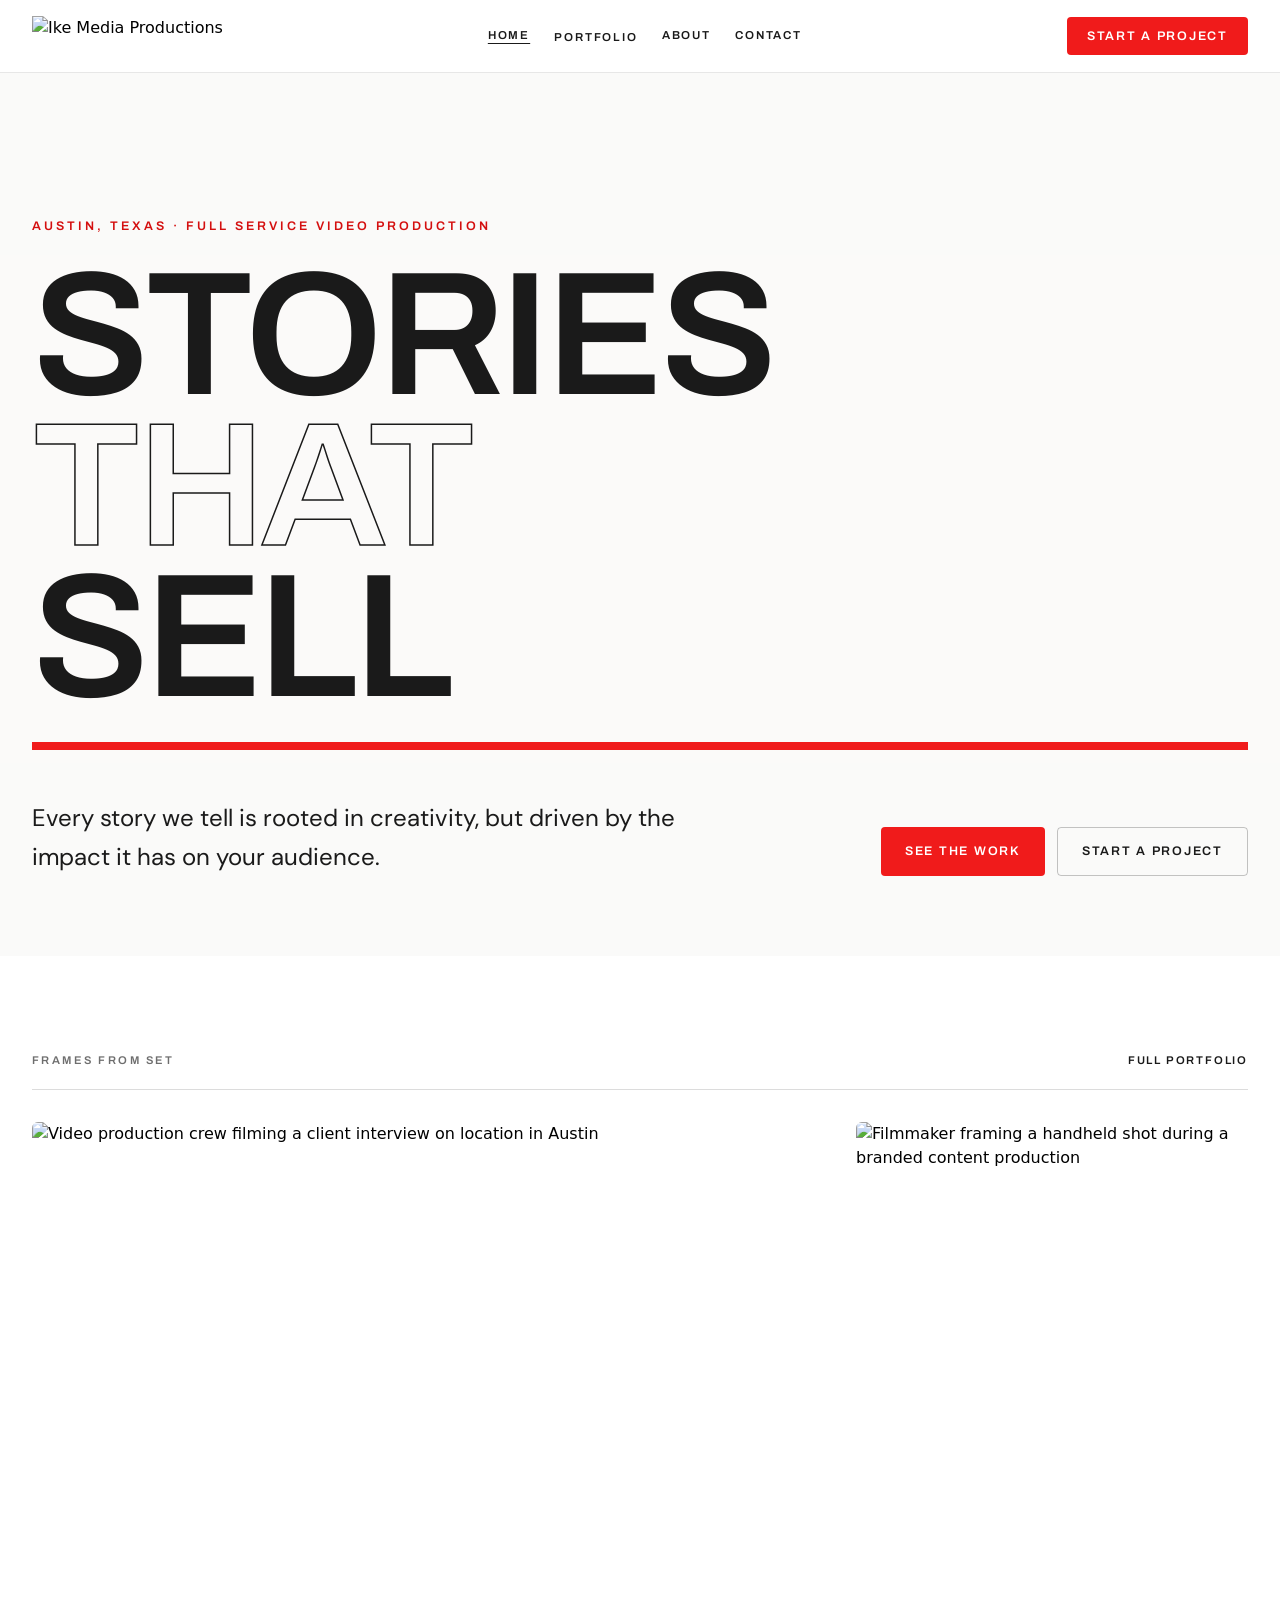
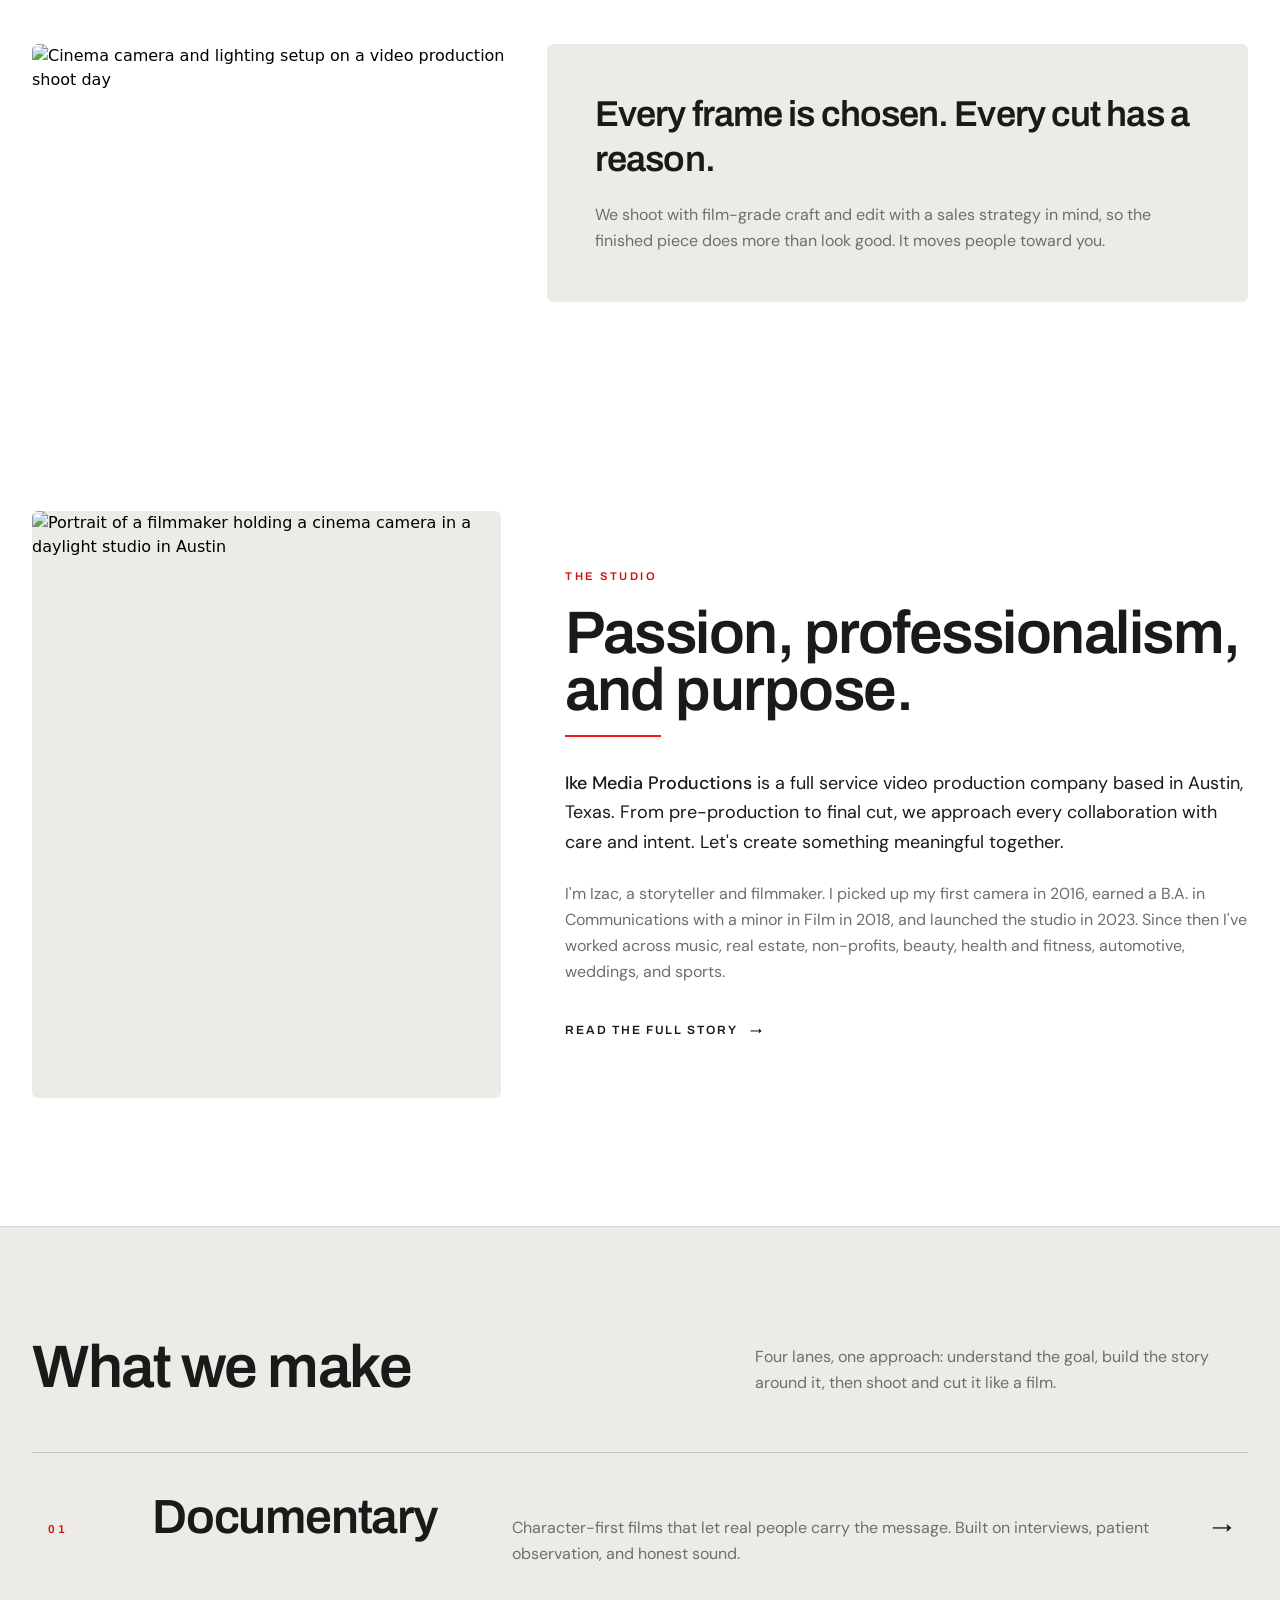
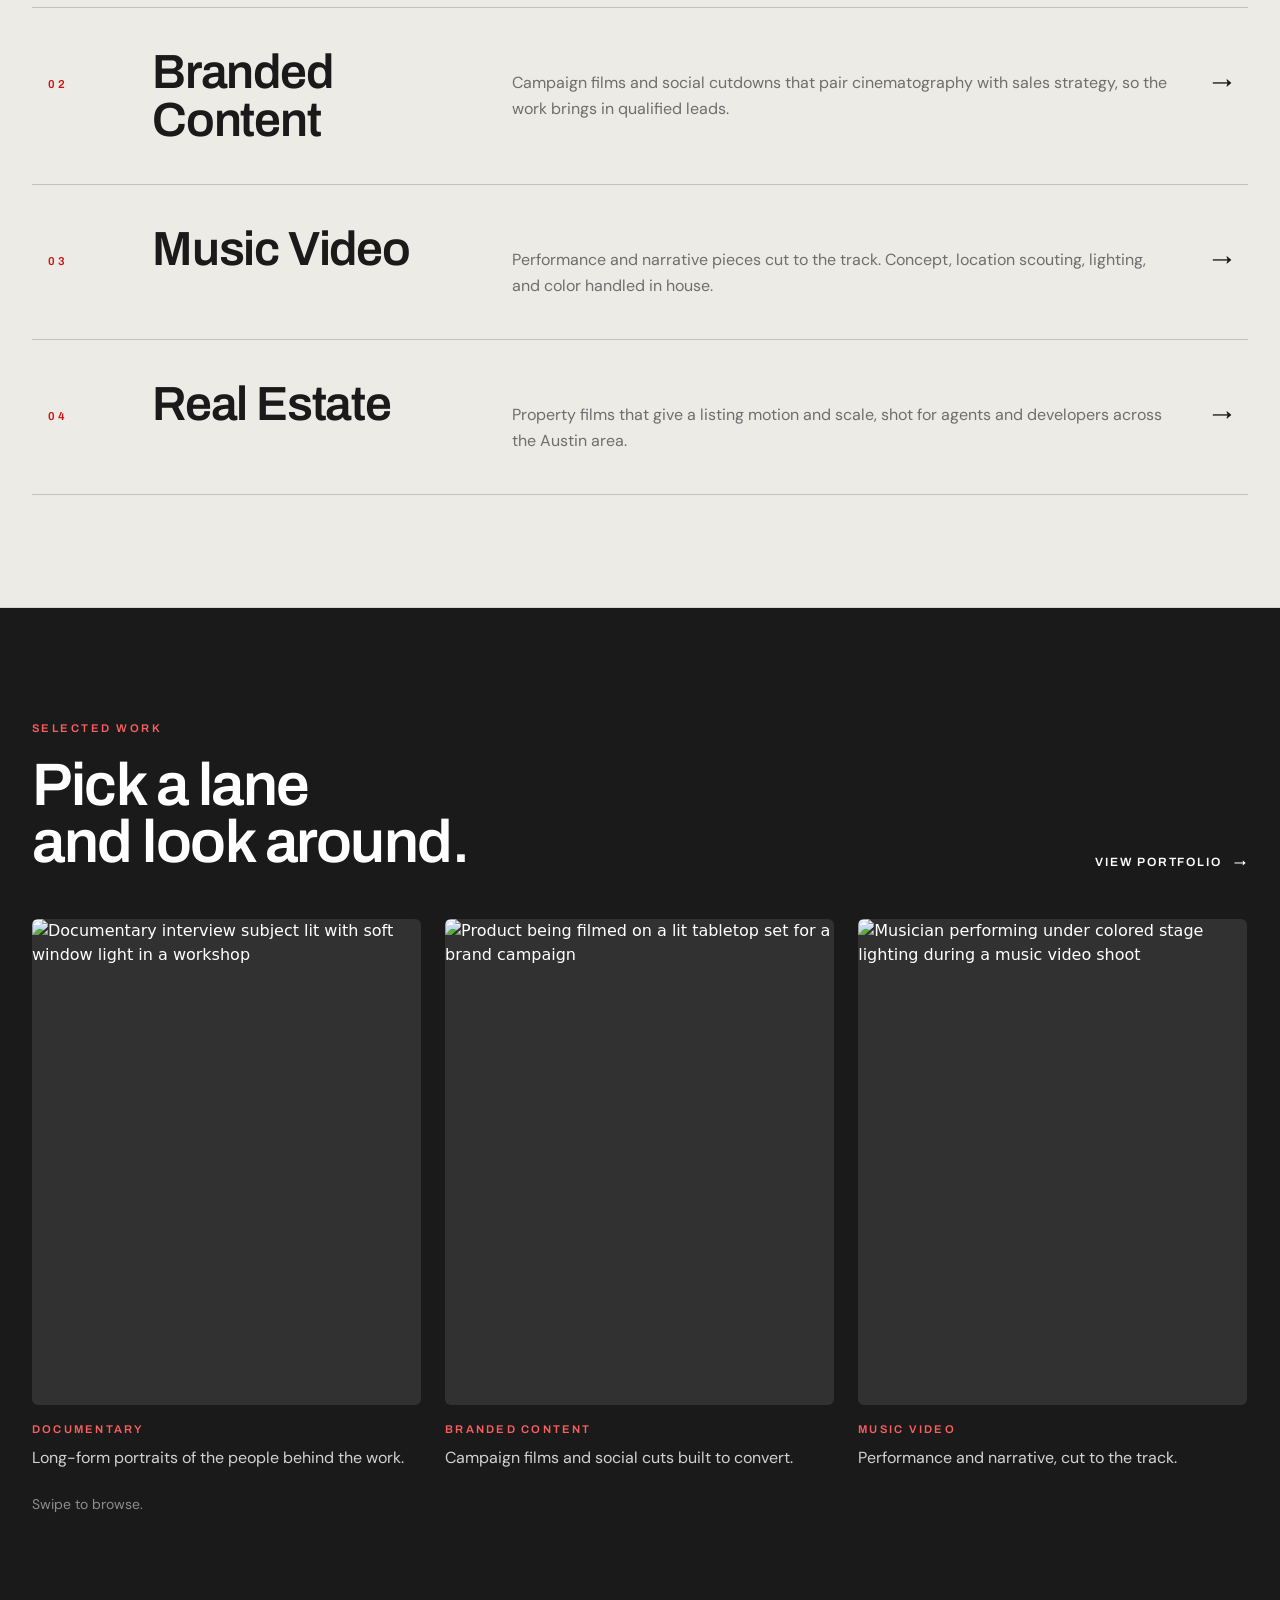
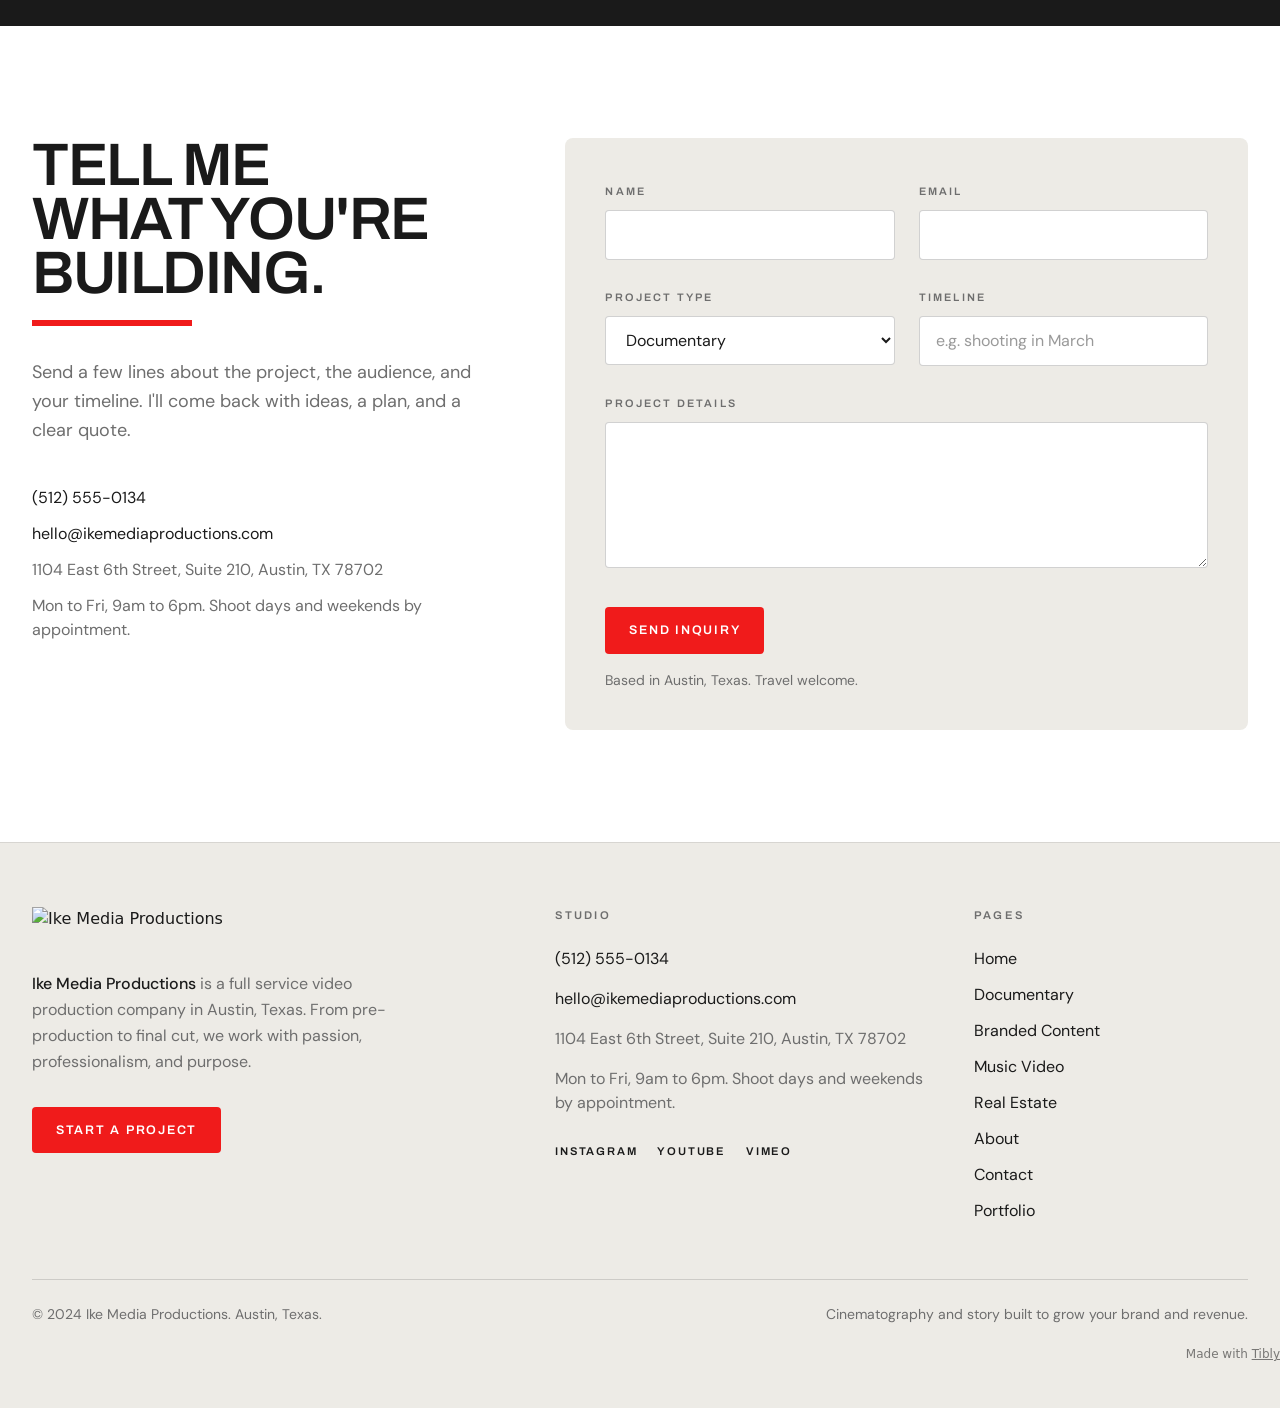
==== commit 85515f4f: "Site-wide edit via the Tibly widget" ====
--- a/index.html
+++ b/index.html
@@ -22,7 +22,7 @@
 <script>document.addEventListener('input',function(e){var t=e.target;if(!t||t.type!=='range')return;var c=t.closest&&t.closest('.tibly-ba');if(c)c.style.setProperty('--ba',t.value+'%')});document.addEventListener('pointerdown',function(e){var c=e.target.closest&&e.target.closest('.tibly-ba');if(!c||e.button>0)return;e.preventDefault();var inp=c.querySelector('input[type=range]');var set=function(x){var r=c.getBoundingClientRect();if(!r.width)return;var p=Math.max(0,Math.min(100,(x-r.left)*100/r.width));c.style.setProperty('--ba',p+'%');if(inp)inp.value=Math.round(p)};set(e.clientX);var mv=function(ev){set(ev.clientX)};var up=function(){document.removeEventListener('pointermove',mv);document.removeEventListener('pointerup',up);document.removeEventListener('pointercancel',up)};document.addEventListener('pointermove',mv);document.addEventListener('pointerup',up);document.addEventListener('pointercancel',up)});document.addEventListener('click',function(e){var im=e.target.closest&&e.target.closest('[data-lightbox]');if(!im||!(im.currentSrc||im.src))return;e.preventDefault();var o=document.createElement('div');o.className='tibly-lb';var big=document.createElement('img');big.src=im.currentSrc||im.src;big.alt=im.alt||'';o.appendChild(big);o.addEventListener('click',function(){o.remove()});document.addEventListener('keydown',function esc(ev){if(ev.key==='Escape'){o.remove();document.removeEventListener('keydown',esc)}});document.body.appendChild(o)});document.addEventListener('click',function(e){var x=e.target.closest&&e.target.closest('[data-announce-close]');if(!x)return;var b=x.closest('[data-announce]');if(b){b.style.display='none';try{sessionStorage.setItem('tibly-announce','1')}catch(_){}}});addEventListener('DOMContentLoaded',function(){try{if(sessionStorage.getItem('tibly-announce')==='1'){var b=document.querySelector('[data-announce]');if(b)b.style.display='none'}}catch(_){}if('IntersectionObserver' in window&&!matchMedia('(prefers-reduced-motion:reduce)').matches){var els=document.querySelectorAll('[data-count]');if(els.length){var io=new IntersectionObserver(function(es){es.forEach(function(en){if(!en.isIntersecting)return;io.unobserve(en.target);var el=en.target,s=el.textContent||'',m=s.match(/[\d,]*\d(?:\.\d+)?/);if(!m)return;var raw=m[0],num=parseFloat(raw.replace(/,/g,''));if(!isFinite(num))return;if(!el.getAttribute('data-count'))el.setAttribute('data-count',s);var pre=s.slice(0,m.index),post=s.slice(m.index+raw.length),grp=raw.indexOf(',')>=0,dec=(raw.split('.')[1]||'').length,t0=performance.now();requestAnimationFrame(function tick(now){var p=Math.min((now-t0)/1400,1);p=1-Math.pow(1-p,3);var v=(num*p).toFixed(dec);if(grp)v=Number(v).toLocaleString('en-US',{minimumFractionDigits:dec});el.textContent=pre+v+post;if(p<1)requestAnimationFrame(tick)})})},{rootMargin:'0px 0px -10% 0px'});els.forEach(function(el){io.observe(el)})}}var badge=document.querySelector('[data-tibly-open]');if(badge){var src=document.querySelector('[data-tibly-field="hours"]');var txt=(src&&src.textContent||'').toLowerCase();var days=['sun','mon','tue','wed','thu','fri','sat'];var toMin=function(h,mm,ap){h=+h;mm=+(mm||0);if(ap==='pm'&&h!==12)h+=12;if(ap==='am'&&h===12)h=0;return h*60+mm};var spans=[];var re=/(sun|mon|tue|wed|thu|fri|sat|daily|every ?day)[a-z]*\s*(?:[-\u2013\u2014]\s*(sun|mon|tue|wed|thu|fri|sat)[a-z]*)?\s*:?\s*(\d{1,2})(?::(\d{2}))?\s*(am|pm)?\s*[-\u2013\u2014]\s*(\d{1,2})(?::(\d{2}))?\s*(am|pm)?/g,mm;while((mm=re.exec(txt))){var d1=mm[1].slice(0,3),d2=mm[2],ap1=mm[5]||(mm[8]==='pm'&&+mm[3]<=+mm[6]?'am':mm[8]),o=toMin(mm[3],mm[4],ap1),c=toMin(mm[6],mm[7],mm[8]);var from=d1==='dai'||d1==='eve'?0:days.indexOf(d1),to=d2?days.indexOf(d2.slice(0,3)):(d1==='dai'||d1==='eve'?6:from);if(from<0)continue;for(var d=from;;d=(d+1)%7){spans.push([d,o,c]);if(d===to)break}}if(spans.length){var now=new Date(),cur=now.getDay(),min=now.getHours()*60+now.getMinutes();var open=spans.some(function(s){return s[0]===cur&&min>=s[1]&&min<s[2]});badge.textContent=open?(badge.getAttribute('data-open-text')||'Open now'):(badge.getAttribute('data-closed-text')||'Closed now');badge.setAttribute('data-state',open?'open':'closed');badge.hidden=false}}});</script>
 <style>header a[aria-current="page"]:not(:has(img,svg)){text-decoration:underline;text-underline-offset:4px;text-decoration-thickness:1px}</style>
 <style>#nav-open~[class*="peer-checked:"][class*="fixed"]{min-height:100vh;min-height:100dvh}@media (prefers-reduced-motion:no-preference){label[for="nav-open"] span{transition:transform .3s ease,opacity .2s ease}header:has(#nav-open:checked) label[for="nav-open"]:not([aria-label="Close" i]) span:not(:has(span)):nth-of-type(1){transform:translateY(8px) rotate(45deg)}header:has(#nav-open:checked) label[for="nav-open"]:not([aria-label="Close" i]) span:not(:has(span)):nth-of-type(2){opacity:0}header:has(#nav-open:checked) label[for="nav-open"]:not([aria-label="Close" i]) span:not(:has(span)):nth-of-type(3){transform:translateY(-8px) rotate(-45deg)}#nav-open:checked~[class*="peer-checked:"]{animation:tibly-nav-in .25s ease}#nav-open:checked~[class*="peer-checked:"] label[for="nav-open"]{display:inline-block;animation:tibly-x-in .35s ease}@keyframes tibly-nav-in{from{opacity:0;transform:translateY(10px)}}@keyframes tibly-x-in{from{opacity:0;transform:rotate(-90deg) scale(.6)}}}</style>
-<link rel="stylesheet" href="/styles.css?v=04655ba7"/>
+<link rel="stylesheet" href="/styles.css?v=f355a328"/>
 </head>
 <body>
 <!-- block:header -->
@@ -37,13 +37,19 @@
 
       <nav aria-label="Main" class="hidden items-center gap-x-3 md:flex lg:gap-x-6">
         <a aria-current="page" class="font-display text-[0.62rem] font-semibold uppercase tracking-[0.16em] text-ink underline-offset-[6px] transition-colors duration-200 hover:text-brand-600 hover:underline lg:text-[0.72rem]" href="/">Home</a>
-        <a class="font-display text-[0.62rem] font-semibold uppercase tracking-[0.16em] text-ink underline-offset-[6px] transition-colors duration-200 hover:text-brand-600 hover:underline lg:text-[0.72rem]" href="/documentary">Documentary</a>
-        <a class="font-display text-[0.62rem] font-semibold uppercase tracking-[0.16em] text-ink underline-offset-[6px] transition-colors duration-200 hover:text-brand-600 hover:underline lg:text-[0.72rem]" href="/branded-content">Branded Content</a>
-        <a class="font-display text-[0.62rem] font-semibold uppercase tracking-[0.16em] text-ink underline-offset-[6px] transition-colors duration-200 hover:text-brand-600 hover:underline lg:text-[0.72rem]" href="/gallery-musicvideo">Music Video</a>
-        <a class="font-display text-[0.62rem] font-semibold uppercase tracking-[0.16em] text-ink underline-offset-[6px] transition-colors duration-200 hover:text-brand-600 hover:underline lg:text-[0.72rem]" href="/portfolio-realestate">Real Estate</a>
+        <div class="group relative">
+          <a class="font-display text-[0.62rem] font-semibold uppercase tracking-[0.16em] text-ink underline-offset-[6px] transition-colors duration-200 hover:text-brand-600 hover:underline lg:text-[0.72rem]" href="/portfolio">Portfolio</a>
+          <div class="invisible absolute left-1/2 top-full z-50 -translate-x-1/2 pt-3 opacity-0 transition-all duration-200 group-hover:visible group-hover:opacity-100 group-focus-within:visible group-focus-within:opacity-100">
+            <div class="flex w-48 flex-col rounded-card border border-ink/10 bg-white py-2 shadow-lg">
+              <a class="px-4 py-2 font-display text-[0.62rem] font-semibold uppercase tracking-[0.16em] text-ink transition-colors duration-200 hover:text-brand-600 lg:text-[0.72rem]" href="/documentary">Documentary</a>
+              <a class="px-4 py-2 font-display text-[0.62rem] font-semibold uppercase tracking-[0.16em] text-ink transition-colors duration-200 hover:text-brand-600 lg:text-[0.72rem]" href="/branded-content">Branded Content</a>
+              <a class="px-4 py-2 font-display text-[0.62rem] font-semibold uppercase tracking-[0.16em] text-ink transition-colors duration-200 hover:text-brand-600 lg:text-[0.72rem]" href="/gallery-musicvideo">Music Video</a>
+              <a class="px-4 py-2 font-display text-[0.62rem] font-semibold uppercase tracking-[0.16em] text-ink transition-colors duration-200 hover:text-brand-600 lg:text-[0.72rem]" href="/portfolio-realestate">Real Estate</a>
+            </div>
+          </div>
+        </div>
         <a class="font-display text-[0.62rem] font-semibold uppercase tracking-[0.16em] text-ink underline-offset-[6px] transition-colors duration-200 hover:text-brand-600 hover:underline lg:text-[0.72rem]" href="/about">About</a>
         <a class="font-display text-[0.62rem] font-semibold uppercase tracking-[0.16em] text-ink underline-offset-[6px] transition-colors duration-200 hover:text-brand-600 hover:underline lg:text-[0.72rem]" href="/contact">Contact</a>
-        <a class="font-display text-[0.62rem] font-semibold uppercase tracking-[0.16em] text-ink underline-offset-[6px] transition-colors duration-200 hover:text-brand-600 hover:underline lg:text-[0.72rem]" href="/portfolio">Portfolio</a>
       </nav>
 
       <a class="hidden lg:inline-flex btn px-5 py-2.5" href="/contact">Start a project</a>
@@ -69,13 +75,13 @@
 
       <nav aria-label="Mobile" class="mt-10 flex flex-1 flex-col gap-5 overflow-y-auto">
         <a aria-current="page" class="font-display text-3xl font-semibold tracking-tight text-ink" href="/">Home</a>
-        <a class="font-display text-3xl font-semibold tracking-tight text-ink" href="/documentary">Documentary</a>
-        <a class="font-display text-3xl font-semibold tracking-tight text-ink" href="/branded-content">Branded Content</a>
-        <a class="font-display text-3xl font-semibold tracking-tight text-ink" href="/gallery-musicvideo">Music Video</a>
-        <a class="font-display text-3xl font-semibold tracking-tight text-ink" href="/portfolio-realestate">Real Estate</a>
+        <a class="font-display text-3xl font-semibold tracking-tight text-ink" href="/portfolio">Portfolio</a>
+        <a class="pl-5 font-display text-xl font-semibold tracking-tight text-muted" href="/documentary">Documentary</a>
+        <a class="pl-5 font-display text-xl font-semibold tracking-tight text-muted" href="/branded-content">Branded Content</a>
+        <a class="pl-5 font-display text-xl font-semibold tracking-tight text-muted" href="/gallery-musicvideo">Music Video</a>
+        <a class="pl-5 font-display text-xl font-semibold tracking-tight text-muted" href="/portfolio-realestate">Real Estate</a>
         <a class="font-display text-3xl font-semibold tracking-tight text-ink" href="/about">About</a>
         <a class="font-display text-3xl font-semibold tracking-tight text-ink" href="/contact">Contact</a>
-        <a class="font-display text-3xl font-semibold tracking-tight text-ink" href="/portfolio">Portfolio</a>
       </nav>
 
       <a class="btn mt-6 w-full" href="/contact">Start a project</a>
@@ -434,7 +440,7 @@
       <span data-tibly-field="phone">(512) 555-0134</span>
     </a>
   </div>
-</footer>
+<div data-tibly-made-with="" style="text-align:right;font-size:12px;line-height:1;opacity:.55;margin-top:24px;white-space:nowrap;">Made with <a href="https://tibly.ai" rel="noopener" style="display:inline;color:inherit;font-size:inherit;margin:0;text-decoration:underline;" target="_blank">Tibly</a></div></footer>
 <!-- /block:footer -->
   <script async="" src="https://api.tibly.ai/widget/v1.js"></script>
 
--- a/styles.css
+++ b/styles.css
@@ -1,2 +1,2 @@
 /*! tailwindcss v4.3.2 | MIT License | https://tailwindcss.com */
-@layer properties{@supports (((-webkit-hyphens:none)) and (not (margin-trim:inline))) or ((-moz-orient:inline) and (not (color:rgb(from red r g b)))){*,:before,:after,::backdrop{--tw-scroll-snap-strictness:proximity;--tw-space-y-reverse:0;--tw-divide-y-reverse:0;--tw-border-style:solid;--tw-leading:initial;--tw-font-weight:initial;--tw-tracking:initial;--tw-outline-style:solid;--tw-duration:initial;--tw-translate-x:0;--tw-translate-y:0;--tw-translate-z:0;--tw-scale-x:1;--tw-scale-y:1;--tw-scale-z:1;--tw-shadow:0 0 #0000;--tw-shadow-color:initial;--tw-shadow-alpha:100%;--tw-inset-shadow:0 0 #0000;--tw-inset-shadow-color:initial;--tw-inset-shadow-alpha:100%;--tw-ring-color:initial;--tw-ring-shadow:0 0 #0000;--tw-inset-ring-color:initial;--tw-inset-ring-shadow:0 0 #0000;--tw-ring-inset:initial;--tw-ring-offset-width:0px;--tw-ring-offset-color:#fff;--tw-ring-offset-shadow:0 0 #0000}}}@layer theme{:root,:host{--font-sans:ui-sans-serif, system-ui, sans-serif, "Apple Color Emoji", "Segoe UI Emoji", "Segoe UI Symbol", "Noto Color Emoji";--font-mono:ui-monospace, SFMono-Regular, Menlo, Monaco, Consolas, "Liberation Mono", "Courier New", monospace;--color-white:#fff;--spacing:.25rem;--container-xs:20rem;--container-sm:24rem;--container-md:28rem;--container-xl:36rem;--container-2xl:42rem;--container-3xl:48rem;--container-7xl:80rem;--text-sm:.875rem;--text-sm--line-height:calc(1.25 / .875);--text-base:1rem;--text-base--line-height:calc(1.5 / 1);--text-lg:1.125rem;--text-lg--line-height:calc(1.75 / 1.125);--text-xl:1.25rem;--text-xl--line-height:calc(1.75 / 1.25);--text-2xl:1.5rem;--text-2xl--line-height:calc(2 / 1.5);--text-3xl:1.875rem;--text-3xl--line-height:calc(2.25 / 1.875);--text-4xl:2.25rem;--text-4xl--line-height:calc(2.5 / 2.25);--text-5xl:3rem;--text-5xl--line-height:1;--text-6xl:3.75rem;--text-6xl--line-height:1;--text-7xl:4.5rem;--text-7xl--line-height:1;--text-8xl:6rem;--text-8xl--line-height:1;--font-weight-light:300;--font-weight-medium:500;--font-weight-semibold:600;--tracking-tight:-.025em;--leading-tight:1.25;--leading-snug:1.375;--leading-relaxed:1.625;--aspect-video:16 / 9;--default-transition-duration:.15s;--default-transition-timing-function:cubic-bezier(.4, 0, .2, 1);--default-font-family:var(--font-sans);--default-mono-font-family:var(--font-mono);--color-brand-50:#fff1f1;--color-brand-100:#ffdfdf;--color-brand-200:#ffc4c4;--color-brand-300:#ff9c9c;--color-brand-400:#fa5f5f;--color-brand-500:#f01b1b;--color-brand-600:#d40f0f;--color-brand-700:#b00c0c;--color-brand-800:#8a0c0c;--color-brand-900:#5e0a0a;--color-surface:#edebe6;--color-surface-2:#f6f5f2;--color-ink:#1a1a1a;--color-muted:#6e6e6e;--font-display:"Archivo", "Helvetica Neue", Arial, sans-serif;--font-body:"DM Sans", "Helvetica Neue", Arial, sans-serif;--radius-btn:.25rem;--radius-card:.375rem;--radius-panel:.5rem;--animate-marquee:marquee 30s linear infinite;--animate-kenburns:kenburns 18s ease-in-out infinite alternate;--animate-float:float 6s ease-in-out infinite;--animate-pulse-soft:pulse-soft 4s ease-in-out infinite;--animate-spin-slow:spin-slow 24s linear infinite}}@layer base{*,:after,:before,::backdrop{box-sizing:border-box;border:0 solid;margin:0;padding:0}::file-selector-button{box-sizing:border-box;border:0 solid;margin:0;padding:0}html,:host{-webkit-text-size-adjust:100%;tab-size:4;line-height:1.5;font-family:var(--default-font-family,ui-sans-serif, system-ui, sans-serif, "Apple Color Emoji", "Segoe UI Emoji", "Segoe UI Symbol", "Noto Color Emoji");font-feature-settings:var(--default-font-feature-settings,normal);font-variation-settings:var(--default-font-variation-settings,normal);-webkit-tap-highlight-color:transparent}hr{height:0;color:inherit;border-top-width:1px}abbr:where([title]){-webkit-text-decoration:underline dotted;text-decoration:underline dotted}h1,h2,h3,h4,h5,h6{font-size:inherit;font-weight:inherit}a{color:inherit;-webkit-text-decoration:inherit;-webkit-text-decoration:inherit;-webkit-text-decoration:inherit;text-decoration:inherit}b,strong{font-weight:bolder}code,kbd,samp,pre{font-family:var(--default-mono-font-family,ui-monospace, SFMono-Regular, Menlo, Monaco, Consolas, "Liberation Mono", "Courier New", monospace);font-feature-settings:var(--default-mono-font-feature-settings,normal);font-variation-settings:var(--default-mono-font-variation-settings,normal);font-size:1em}small{font-size:80%}sub,sup{vertical-align:baseline;font-size:75%;line-height:0;position:relative}sub{bottom:-.25em}sup{top:-.5em}table{text-indent:0;border-color:inherit;border-collapse:collapse}:-moz-focusring{outline:auto}progress{vertical-align:baseline}summary{display:list-item}ol,ul,menu{list-style:none}img,svg,video,canvas,audio,iframe,embed,object{vertical-align:middle;display:block}img,video{max-width:100%;height:auto}button,input,select,optgroup,textarea{font:inherit;font-feature-settings:inherit;font-variation-settings:inherit;letter-spacing:inherit;color:inherit;opacity:1;background-color:#0000;border-radius:0}::file-selector-button{font:inherit;font-feature-settings:inherit;font-variation-settings:inherit;letter-spacing:inherit;color:inherit;opacity:1;background-color:#0000;border-radius:0}:where(select:is([multiple],[size])) optgroup{font-weight:bolder}:where(select:is([multiple],[size])) optgroup option{padding-inline-start:20px}::file-selector-button{margin-inline-end:4px}::placeholder{opacity:1}@supports (not ((-webkit-appearance:-apple-pay-button))) or (contain-intrinsic-size:1px){::placeholder{color:currentColor}@supports (color:color-mix(in lab, red, red)){::placeholder{color:color-mix(in oklab, currentcolor 50%, transparent)}}}textarea{resize:vertical}::-webkit-search-decoration{-webkit-appearance:none}::-webkit-date-and-time-value{min-height:1lh;text-align:inherit}::-webkit-datetime-edit{display:inline-flex}::-webkit-datetime-edit-fields-wrapper{padding:0}::-webkit-datetime-edit{padding-block:0}::-webkit-datetime-edit-year-field{padding-block:0}::-webkit-datetime-edit-month-field{padding-block:0}::-webkit-datetime-edit-day-field{padding-block:0}::-webkit-datetime-edit-hour-field{padding-block:0}::-webkit-datetime-edit-minute-field{padding-block:0}::-webkit-datetime-edit-second-field{padding-block:0}::-webkit-datetime-edit-millisecond-field{padding-block:0}::-webkit-datetime-edit-meridiem-field{padding-block:0}::-webkit-calendar-picker-indicator{line-height:1}:-moz-ui-invalid{box-shadow:none}button,input:where([type=button],[type=reset],[type=submit]){appearance:button}::file-selector-button{appearance:button}::-webkit-inner-spin-button{height:auto}::-webkit-outer-spin-button{height:auto}[hidden]:where(:not([hidden=until-found])){display:none!important}}@layer components{.btn{justify-content:center;align-items:center;gap:calc(var(--spacing) * 2);border-radius:var(--radius-btn);background-color:var(--color-brand-500);padding-inline:calc(var(--spacing) * 6);padding-block:calc(var(--spacing) * 3.5);font-family:var(--font-display);--tw-font-weight:var(--font-weight-semibold);font-size:.78rem;font-weight:var(--font-weight-semibold);--tw-tracking:.14em;letter-spacing:.14em;color:var(--color-white);text-transform:uppercase;transition-property:color,background-color,border-color,outline-color,text-decoration-color,fill,stroke,--tw-gradient-from,--tw-gradient-via,--tw-gradient-to;transition-timing-function:var(--tw-ease,var(--default-transition-timing-function));transition-duration:var(--tw-duration,var(--default-transition-duration));--tw-duration:.2s;transition-duration:.2s;display:inline-flex}@media (hover:hover){.btn:hover{background-color:var(--color-brand-700)}}.btn:focus-visible{outline-style:var(--tw-outline-style);outline-offset:2px;outline-width:2px;outline-color:var(--color-brand-500)}.btn-secondary{justify-content:center;align-items:center;gap:calc(var(--spacing) * 2);border-radius:var(--radius-btn);border-style:var(--tw-border-style);border-width:1px;border-color:#1a1a1a40;display:inline-flex}@supports (color:color-mix(in lab, red, red)){.btn-secondary{border-color:color-mix(in oklab, var(--color-ink) 25%, transparent)}}.btn-secondary{padding-inline:calc(var(--spacing) * 6);padding-block:calc(var(--spacing) * 3.5);font-family:var(--font-display);--tw-font-weight:var(--font-weight-semibold);font-size:.78rem;font-weight:var(--font-weight-semibold);--tw-tracking:.14em;letter-spacing:.14em;color:var(--color-ink);text-transform:uppercase;transition-property:color,background-color,border-color,outline-color,text-decoration-color,fill,stroke,--tw-gradient-from,--tw-gradient-via,--tw-gradient-to;transition-timing-function:var(--tw-ease,var(--default-transition-timing-function));transition-duration:var(--tw-duration,var(--default-transition-duration));--tw-duration:.2s;background-color:#0000;transition-duration:.2s}@media (hover:hover){.btn-secondary:hover{border-color:var(--color-ink);background-color:var(--color-ink);color:var(--color-white)}}.btn-secondary:focus-visible{outline-style:var(--tw-outline-style);outline-offset:2px;outline-width:2px;outline-color:var(--color-ink)}.card{border-radius:var(--radius-card);border-style:var(--tw-border-style);border-width:1px;border-color:#1a1a1a1a;overflow:hidden}@supports (color:color-mix(in lab, red, red)){.card{border-color:color-mix(in oklab, var(--color-ink) 10%, transparent)}}.card{background-color:var(--color-white);transition-property:color,background-color,border-color,outline-color,text-decoration-color,fill,stroke,--tw-gradient-from,--tw-gradient-via,--tw-gradient-to,opacity,box-shadow,transform,translate,scale,rotate,filter,-webkit-backdrop-filter,backdrop-filter,display,content-visibility,overlay,pointer-events;transition-timing-function:var(--tw-ease,var(--default-transition-timing-function));transition-duration:var(--tw-duration,var(--default-transition-duration));--tw-duration:.3s;transition-duration:.3s}@media (hover:hover){.card:hover{border-color:#1a1a1a40}@supports (color:color-mix(in lab, red, red)){.card:hover{border-color:color-mix(in oklab, var(--color-ink) 25%, transparent)}}.card:hover{--tw-shadow:0 18px 40px -24px var(--tw-shadow-color,#1a1a1a59);box-shadow:var(--tw-inset-shadow), var(--tw-inset-ring-shadow), var(--tw-ring-offset-shadow), var(--tw-ring-shadow), var(--tw-shadow)}}}@layer utilities{.sr-only{clip-path:inset(50%);white-space:nowrap;border-width:0;width:1px;height:1px;margin:-1px;padding:0;position:absolute;overflow:hidden}.absolute{position:absolute}.fixed{position:fixed}.relative{position:relative}.sticky{position:sticky}.inset-0{inset:0}.inset-x-0{inset-inline:0}.top-0{top:0}.bottom-0{bottom:0}.isolate{isolation:isolate}.z-40{z-index:40}.z-50{z-index:50}.mx-auto{margin-inline:auto}.-mt-2{margin-top:calc(var(--spacing) * -2)}.mt-1{margin-top:var(--spacing)}.mt-2{margin-top:calc(var(--spacing) * 2)}.mt-3{margin-top:calc(var(--spacing) * 3)}.mt-4{margin-top:calc(var(--spacing) * 4)}.mt-5{margin-top:calc(var(--spacing) * 5)}.mt-6{margin-top:calc(var(--spacing) * 6)}.mt-7{margin-top:calc(var(--spacing) * 7)}.mt-8{margin-top:calc(var(--spacing) * 8)}.mt-9{margin-top:calc(var(--spacing) * 9)}.mt-10{margin-top:calc(var(--spacing) * 10)}.mt-12{margin-top:calc(var(--spacing) * 12)}.mt-14{margin-top:calc(var(--spacing) * 14)}.mt-16{margin-top:calc(var(--spacing) * 16)}.mt-\[7px\]{margin-top:7px}.-mr-2{margin-right:calc(var(--spacing) * -2)}.mb-4{margin-bottom:calc(var(--spacing) * 4)}.ml-2{margin-left:calc(var(--spacing) * 2)}.block{display:block}.flex{display:flex}.grid{display:grid}.hidden{display:none}.inline-block{display:inline-block}.inline-flex{display:inline-flex}.table{display:table}.aspect-\[3\/4\]{aspect-ratio:3/4}.aspect-\[4\/3\]{aspect-ratio:4/3}.aspect-\[4\/5\]{aspect-ratio:4/5}.aspect-\[16\/10\]{aspect-ratio:16/10}.aspect-square{aspect-ratio:1}.aspect-video{aspect-ratio:var(--aspect-video)}.h-0\.5{height:calc(var(--spacing) * .5)}.h-1{height:var(--spacing)}.h-1\.5{height:calc(var(--spacing) * 1.5)}.h-4{height:calc(var(--spacing) * 4)}.h-7{height:calc(var(--spacing) * 7)}.h-8{height:calc(var(--spacing) * 8)}.h-10{height:calc(var(--spacing) * 10)}.h-\[3px\]{height:3px}.h-auto{height:auto}.h-full{height:100%}.h-px{height:1px}.min-h-\[88vh\]{min-height:88vh}.w-4{width:calc(var(--spacing) * 4)}.w-7{width:calc(var(--spacing) * 7)}.w-24{width:calc(var(--spacing) * 24)}.w-32{width:calc(var(--spacing) * 32)}.w-40{width:calc(var(--spacing) * 40)}.w-\[78\%\]{width:78%}.w-\[80vw\]{width:80vw}.w-\[200\%\]{width:200%}.w-auto{width:auto}.w-full{width:100%}.w-max{width:max-content}.max-w-2xl{max-width:var(--container-2xl)}.max-w-3xl{max-width:var(--container-3xl)}.max-w-7xl{max-width:var(--container-7xl)}.max-w-md{max-width:var(--container-md)}.max-w-prose{max-width:65ch}.max-w-sm{max-width:var(--container-sm)}.max-w-xl{max-width:var(--container-xl)}.max-w-xs{max-width:var(--container-xs)}.flex-1{flex:1}.shrink-0{flex-shrink:0}.grow{flex-grow:1}.animate-\[marquee_1\.5s_ease-out_reverse_both\]{animation:1.5s ease-out reverse both marquee}.animate-\[marquee_1s_ease-out_reverse_both\]{animation:1s ease-out reverse both marquee}.animate-kenburns{animation:var(--animate-kenburns)}.animate-marquee{animation:var(--animate-marquee)}.cursor-pointer{cursor:pointer}.snap-x{scroll-snap-type:x var(--tw-scroll-snap-strictness)}.snap-mandatory{--tw-scroll-snap-strictness:mandatory}.snap-start{scroll-snap-align:start}.columns-2{columns:2}.break-inside-avoid{break-inside:avoid}.grid-cols-1{grid-template-columns:repeat(1,minmax(0,1fr))}.grid-cols-2{grid-template-columns:repeat(2,minmax(0,1fr))}.flex-col{flex-direction:column}.flex-wrap{flex-wrap:wrap}.items-baseline{align-items:baseline}.items-center{align-items:center}.items-start{align-items:flex-start}.justify-between{justify-content:space-between}.justify-center{justify-content:center}.justify-end{justify-content:flex-end}.gap-2{gap:calc(var(--spacing) * 2)}.gap-3{gap:calc(var(--spacing) * 3)}.gap-4{gap:calc(var(--spacing) * 4)}.gap-5{gap:calc(var(--spacing) * 5)}.gap-6{gap:calc(var(--spacing) * 6)}.gap-8{gap:calc(var(--spacing) * 8)}.gap-10{gap:calc(var(--spacing) * 10)}.gap-12{gap:calc(var(--spacing) * 12)}.gap-14{gap:calc(var(--spacing) * 14)}.gap-px{gap:1px}:where(.space-y-2>:not(:last-child)){--tw-space-y-reverse:0;margin-block-start:calc(calc(var(--spacing) * 2) * var(--tw-space-y-reverse));margin-block-end:calc(calc(var(--spacing) * 2) * calc(1 - var(--tw-space-y-reverse)))}:where(.space-y-3>:not(:last-child)){--tw-space-y-reverse:0;margin-block-start:calc(calc(var(--spacing) * 3) * var(--tw-space-y-reverse));margin-block-end:calc(calc(var(--spacing) * 3) * calc(1 - var(--tw-space-y-reverse)))}:where(.space-y-4>:not(:last-child)){--tw-space-y-reverse:0;margin-block-start:calc(calc(var(--spacing) * 4) * var(--tw-space-y-reverse));margin-block-end:calc(calc(var(--spacing) * 4) * calc(1 - var(--tw-space-y-reverse)))}:where(.space-y-5>:not(:last-child)){--tw-space-y-reverse:0;margin-block-start:calc(calc(var(--spacing) * 5) * var(--tw-space-y-reverse));margin-block-end:calc(calc(var(--spacing) * 5) * calc(1 - var(--tw-space-y-reverse)))}:where(.space-y-6>:not(:last-child)){--tw-space-y-reverse:0;margin-block-start:calc(calc(var(--spacing) * 6) * var(--tw-space-y-reverse));margin-block-end:calc(calc(var(--spacing) * 6) * calc(1 - var(--tw-space-y-reverse)))}:where(.space-y-14>:not(:last-child)){--tw-space-y-reverse:0;margin-block-start:calc(calc(var(--spacing) * 14) * var(--tw-space-y-reverse));margin-block-end:calc(calc(var(--spacing) * 14) * calc(1 - var(--tw-space-y-reverse)))}:where(.space-y-16>:not(:last-child)){--tw-space-y-reverse:0;margin-block-start:calc(calc(var(--spacing) * 16) * var(--tw-space-y-reverse));margin-block-end:calc(calc(var(--spacing) * 16) * calc(1 - var(--tw-space-y-reverse)))}.gap-x-3{column-gap:calc(var(--spacing) * 3)}.gap-x-5{column-gap:calc(var(--spacing) * 5)}.gap-x-6{column-gap:calc(var(--spacing) * 6)}.gap-y-1{row-gap:var(--spacing)}.gap-y-3{row-gap:calc(var(--spacing) * 3)}:where(.divide-y>:not(:last-child)){--tw-divide-y-reverse:0;border-bottom-style:var(--tw-border-style);border-top-style:var(--tw-border-style);border-top-width:calc(1px * var(--tw-divide-y-reverse));border-bottom-width:calc(1px * calc(1 - var(--tw-divide-y-reverse)))}:where(.divide-ink\/10>:not(:last-child)){border-color:#1a1a1a1a}@supports (color:color-mix(in lab, red, red)){:where(.divide-ink\/10>:not(:last-child)){border-color:color-mix(in oklab, var(--color-ink) 10%, transparent)}}:where(.divide-white\/15>:not(:last-child)){border-color:#ffffff26}@supports (color:color-mix(in lab, red, red)){:where(.divide-white\/15>:not(:last-child)){border-color:color-mix(in oklab, var(--color-white) 15%, transparent)}}.self-start{align-self:flex-start}.overflow-hidden{overflow:hidden}.overflow-x-auto{overflow-x:auto}.overflow-y-auto{overflow-y:auto}.rounded-btn{border-radius:var(--radius-btn)}.rounded-card{border-radius:var(--radius-card)}.rounded-panel{border-radius:var(--radius-panel)}.border{border-style:var(--tw-border-style);border-width:1px}.border-0{border-style:var(--tw-border-style);border-width:0}.border-y{border-block-style:var(--tw-border-style);border-block-width:1px}.border-t{border-top-style:var(--tw-border-style);border-top-width:1px}.border-b{border-bottom-style:var(--tw-border-style);border-bottom-width:1px}.border-ink\/10{border-color:#1a1a1a1a}@supports (color:color-mix(in lab, red, red)){.border-ink\/10{border-color:color-mix(in oklab, var(--color-ink) 10%, transparent)}}.border-ink\/15{border-color:#1a1a1a26}@supports (color:color-mix(in lab, red, red)){.border-ink\/15{border-color:color-mix(in oklab, var(--color-ink) 15%, transparent)}}.border-ink\/20{border-color:#1a1a1a33}@supports (color:color-mix(in lab, red, red)){.border-ink\/20{border-color:color-mix(in oklab, var(--color-ink) 20%, transparent)}}.border-white\/15{border-color:#ffffff26}@supports (color:color-mix(in lab, red, red)){.border-white\/15{border-color:color-mix(in oklab, var(--color-white) 15%, transparent)}}.border-white\/20{border-color:#fff3}@supports (color:color-mix(in lab, red, red)){.border-white\/20{border-color:color-mix(in oklab, var(--color-white) 20%, transparent)}}.border-white\/25{border-color:#ffffff40}@supports (color:color-mix(in lab, red, red)){.border-white\/25{border-color:color-mix(in oklab, var(--color-white) 25%, transparent)}}.border-white\/30{border-color:#ffffff4d}@supports (color:color-mix(in lab, red, red)){.border-white\/30{border-color:color-mix(in oklab, var(--color-white) 30%, transparent)}}.bg-brand-500{background-color:var(--color-brand-500)}.bg-ink{background-color:var(--color-ink)}.bg-ink\/10{background-color:#1a1a1a1a}@supports (color:color-mix(in lab, red, red)){.bg-ink\/10{background-color:color-mix(in oklab, var(--color-ink) 10%, transparent)}}.bg-surface{background-color:var(--color-surface)}.bg-surface-2{background-color:var(--color-surface-2)}.bg-transparent{background-color:#0000}.bg-white{background-color:var(--color-white)}.bg-white\/5{background-color:#ffffff0d}@supports (color:color-mix(in lab, red, red)){.bg-white\/5{background-color:color-mix(in oklab, var(--color-white) 5%, transparent)}}.bg-white\/10{background-color:#ffffff1a}@supports (color:color-mix(in lab, red, red)){.bg-white\/10{background-color:color-mix(in oklab, var(--color-white) 10%, transparent)}}.bg-white\/75{background-color:#ffffffbf}@supports (color:color-mix(in lab, red, red)){.bg-white\/75{background-color:color-mix(in oklab, var(--color-white) 75%, transparent)}}.object-cover{object-fit:cover}.p-2{padding:calc(var(--spacing) * 2)}.p-6{padding:calc(var(--spacing) * 6)}.p-7{padding:calc(var(--spacing) * 7)}.p-8{padding:calc(var(--spacing) * 8)}.px-2{padding-inline:calc(var(--spacing) * 2)}.px-2\.5{padding-inline:calc(var(--spacing) * 2.5)}.px-4{padding-inline:calc(var(--spacing) * 4)}.px-5{padding-inline:calc(var(--spacing) * 5)}.px-6{padding-inline:calc(var(--spacing) * 6)}.py-1{padding-block:var(--spacing)}.py-2\.5{padding-block:calc(var(--spacing) * 2.5)}.py-3{padding-block:calc(var(--spacing) * 3)}.py-3\.5{padding-block:calc(var(--spacing) * 3.5)}.py-4{padding-block:calc(var(--spacing) * 4)}.py-6{padding-block:calc(var(--spacing) * 6)}.py-7{padding-block:calc(var(--spacing) * 7)}.py-8{padding-block:calc(var(--spacing) * 8)}.py-14{padding-block:calc(var(--spacing) * 14)}.py-16{padding-block:calc(var(--spacing) * 16)}.py-20{padding-block:calc(var(--spacing) * 20)}.pt-2{padding-top:calc(var(--spacing) * 2)}.pt-4{padding-top:calc(var(--spacing) * 4)}.pt-6{padding-top:calc(var(--spacing) * 6)}.pt-8{padding-top:calc(var(--spacing) * 8)}.pt-14{padding-top:calc(var(--spacing) * 14)}.pt-16{padding-top:calc(var(--spacing) * 16)}.pt-24{padding-top:calc(var(--spacing) * 24)}.pr-6{padding-right:calc(var(--spacing) * 6)}.pr-8{padding-right:calc(var(--spacing) * 8)}.pr-10{padding-right:calc(var(--spacing) * 10)}.pb-3{padding-bottom:calc(var(--spacing) * 3)}.pb-4{padding-bottom:calc(var(--spacing) * 4)}.pb-5{padding-bottom:calc(var(--spacing) * 5)}.pb-6{padding-bottom:calc(var(--spacing) * 6)}.pb-10{padding-bottom:calc(var(--spacing) * 10)}.pb-12{padding-bottom:calc(var(--spacing) * 12)}.pb-14{padding-bottom:calc(var(--spacing) * 14)}.pb-16{padding-bottom:calc(var(--spacing) * 16)}.pb-20{padding-bottom:calc(var(--spacing) * 20)}.pb-24{padding-bottom:calc(var(--spacing) * 24)}.text-right{text-align:right}.font-body{font-family:var(--font-body)}.font-display{font-family:var(--font-display)}.text-2xl{font-size:var(--text-2xl);line-height:var(--tw-leading,var(--text-2xl--line-height))}.text-3xl{font-size:var(--text-3xl);line-height:var(--tw-leading,var(--text-3xl--line-height))}.text-4xl{font-size:var(--text-4xl);line-height:var(--tw-leading,var(--text-4xl--line-height))}.text-5xl{font-size:var(--text-5xl);line-height:var(--tw-leading,var(--text-5xl--line-height))}.text-base{font-size:var(--text-base);line-height:var(--tw-leading,var(--text-base--line-height))}.text-lg{font-size:var(--text-lg);line-height:var(--tw-leading,var(--text-lg--line-height))}.text-sm{font-size:var(--text-sm);line-height:var(--tw-leading,var(--text-sm--line-height))}.text-xl{font-size:var(--text-xl);line-height:var(--tw-leading,var(--text-xl--line-height))}.text-\[0\.6rem\]{font-size:.6rem}.text-\[0\.7rem\]{font-size:.7rem}.text-\[0\.62rem\]{font-size:.62rem}.text-\[0\.68rem\]{font-size:.68rem}.text-\[0\.72rem\]{font-size:.72rem}.text-\[0\.75rem\]{font-size:.75rem}.text-\[0\.78rem\]{font-size:.78rem}.text-\[2\.6rem\]{font-size:2.6rem}.text-\[3\.3rem\]{font-size:3.3rem}.leading-\[0\.9\]{--tw-leading:.9;line-height:.9}.leading-\[0\.86\]{--tw-leading:.86;line-height:.86}.leading-\[0\.88\]{--tw-leading:.88;line-height:.88}.leading-\[0\.92\]{--tw-leading:.92;line-height:.92}.leading-\[0\.95\]{--tw-leading:.95;line-height:.95}.leading-\[1\.02\]{--tw-leading:1.02;line-height:1.02}.leading-\[1\.05\]{--tw-leading:1.05;line-height:1.05}.leading-none{--tw-leading:1;line-height:1}.leading-relaxed{--tw-leading:var(--leading-relaxed);line-height:var(--leading-relaxed)}.leading-snug{--tw-leading:var(--leading-snug);line-height:var(--leading-snug)}.leading-tight{--tw-leading:var(--leading-tight);line-height:var(--leading-tight)}.font-light{--tw-font-weight:var(--font-weight-light);font-weight:var(--font-weight-light)}.font-medium{--tw-font-weight:var(--font-weight-medium);font-weight:var(--font-weight-medium)}.font-semibold{--tw-font-weight:var(--font-weight-semibold);font-weight:var(--font-weight-semibold)}.tracking-\[0\.2em\]{--tw-tracking:.2em;letter-spacing:.2em}.tracking-\[0\.14em\]{--tw-tracking:.14em;letter-spacing:.14em}.tracking-\[0\.16em\]{--tw-tracking:.16em;letter-spacing:.16em}.tracking-\[0\.18em\]{--tw-tracking:.18em;letter-spacing:.18em}.tracking-\[0\.22em\]{--tw-tracking:.22em;letter-spacing:.22em}.tracking-\[0\.24em\]{--tw-tracking:.24em;letter-spacing:.24em}.tracking-tight{--tw-tracking:var(--tracking-tight);letter-spacing:var(--tracking-tight)}.break-words{overflow-wrap:break-word}.text-brand-400{color:var(--color-brand-400)}.text-brand-500{color:var(--color-brand-500)}.text-brand-600{color:var(--color-brand-600)}.text-ink{color:var(--color-ink)}.text-muted{color:var(--color-muted)}.text-transparent{color:#0000}.text-white{color:var(--color-white)}.text-white\/40{color:#fff6}@supports (color:color-mix(in lab, red, red)){.text-white\/40{color:color-mix(in oklab, var(--color-white) 40%, transparent)}}.text-white\/45{color:#ffffff73}@supports (color:color-mix(in lab, red, red)){.text-white\/45{color:color-mix(in oklab, var(--color-white) 45%, transparent)}}.text-white\/50{color:#ffffff80}@supports (color:color-mix(in lab, red, red)){.text-white\/50{color:color-mix(in oklab, var(--color-white) 50%, transparent)}}.text-white\/60{color:#fff9}@supports (color:color-mix(in lab, red, red)){.text-white\/60{color:color-mix(in oklab, var(--color-white) 60%, transparent)}}.text-white\/65{color:#ffffffa6}@supports (color:color-mix(in lab, red, red)){.text-white\/65{color:color-mix(in oklab, var(--color-white) 65%, transparent)}}.text-white\/70{color:#ffffffb3}@supports (color:color-mix(in lab, red, red)){.text-white\/70{color:color-mix(in oklab, var(--color-white) 70%, transparent)}}.text-white\/80{color:#fffc}@supports (color:color-mix(in lab, red, red)){.text-white\/80{color:color-mix(in oklab, var(--color-white) 80%, transparent)}}.uppercase{text-transform:uppercase}.underline-offset-4{text-underline-offset:4px}.underline-offset-\[6px\]{text-underline-offset:6px}.placeholder-white\/40::placeholder{color:#fff6}@supports (color:color-mix(in lab, red, red)){.placeholder-white\/40::placeholder{color:color-mix(in oklab, var(--color-white) 40%, transparent)}}.outline{outline-style:var(--tw-outline-style);outline-width:1px}.transition-colors{transition-property:color,background-color,border-color,outline-color,text-decoration-color,fill,stroke,--tw-gradient-from,--tw-gradient-via,--tw-gradient-to;transition-timing-function:var(--tw-ease,var(--default-transition-timing-function));transition-duration:var(--tw-duration,var(--default-transition-duration))}.transition-opacity{transition-property:opacity;transition-timing-function:var(--tw-ease,var(--default-transition-timing-function));transition-duration:var(--tw-duration,var(--default-transition-duration))}.transition-transform{transition-property:transform,translate,scale,rotate;transition-timing-function:var(--tw-ease,var(--default-transition-timing-function));transition-duration:var(--tw-duration,var(--default-transition-duration))}.duration-200{--tw-duration:.2s;transition-duration:.2s}.duration-300{--tw-duration:.3s;transition-duration:.3s}.duration-500{--tw-duration:.5s;transition-duration:.5s}.\[-webkit-text-stroke\:1\.5px_var\(--color-ink\)\]{-webkit-text-stroke:1.5px var(--color-ink)}.\[-webkit-text-stroke\:1px_var\(--color-ink\)\]{-webkit-text-stroke:1px var(--color-ink)}.\[animation-delay\:160ms\]{animation-delay:.16s}.\[animation-delay\:320ms\]{animation-delay:.32s}.\[animation-delay\:640ms\]{animation-delay:.64s}@media (hover:hover){.group-hover\:translate-x-1:is(:where(.group):hover *){--tw-translate-x:var(--spacing);translate:var(--tw-translate-x) var(--tw-translate-y)}.group-hover\:scale-105:is(:where(.group):hover *){--tw-scale-x:105%;--tw-scale-y:105%;--tw-scale-z:105%;scale:var(--tw-scale-x) var(--tw-scale-y)}.group-hover\:text-brand-400:is(:where(.group):hover *){color:var(--color-brand-400)}.group-hover\:text-brand-600:is(:where(.group):hover *){color:var(--color-brand-600)}.group-hover\:underline:is(:where(.group):hover *){text-decoration-line:underline}}.peer-checked\:flex:is(:where(.peer):checked~*){display:flex}.placeholder\:text-muted\/70::placeholder{color:#6e6e6eb3}@supports (color:color-mix(in lab, red, red)){.placeholder\:text-muted\/70::placeholder{color:color-mix(in oklab, var(--color-muted) 70%, transparent)}}.placeholder\:text-white\/40::placeholder{color:#fff6}@supports (color:color-mix(in lab, red, red)){.placeholder\:text-white\/40::placeholder{color:color-mix(in oklab, var(--color-white) 40%, transparent)}}@media (hover:hover){.hover\:border-ink\/40:hover{border-color:#1a1a1a66}@supports (color:color-mix(in lab, red, red)){.hover\:border-ink\/40:hover{border-color:color-mix(in oklab, var(--color-ink) 40%, transparent)}}.hover\:border-white:hover{border-color:var(--color-white)}.hover\:bg-white:hover{background-color:var(--color-white)}.hover\:bg-white\/5:hover{background-color:#ffffff0d}@supports (color:color-mix(in lab, red, red)){.hover\:bg-white\/5:hover{background-color:color-mix(in oklab, var(--color-white) 5%, transparent)}}.hover\:text-brand-400:hover{color:var(--color-brand-400)}.hover\:text-brand-600:hover{color:var(--color-brand-600)}.hover\:text-ink:hover{color:var(--color-ink)}.hover\:underline:hover{text-decoration-line:underline}.hover\:opacity-70:hover{opacity:.7}}.focus\:border-brand-400:focus{border-color:var(--color-brand-400)}.focus\:border-brand-500:focus{border-color:var(--color-brand-500)}.focus\:border-ink:focus{border-color:var(--color-ink)}.focus\:outline-2:focus{outline-style:var(--tw-outline-style);outline-width:2px}.focus\:outline-offset-2:focus{outline-offset:2px}.focus\:outline-brand-500:focus{outline-color:var(--color-brand-500)}.focus\:outline-none:focus{--tw-outline-style:none;outline-style:none}.active\:bg-brand-700:active{background-color:var(--color-brand-700)}.data-\[state\=open\]\:border-brand-400[data-state=open]{border-color:var(--color-brand-400)}.data-\[state\=open\]\:border-brand-500[data-state=open]{border-color:var(--color-brand-500)}.data-\[state\=open\]\:bg-brand-500[data-state=open]{background-color:var(--color-brand-500)}.data-\[state\=open\]\:text-brand-400[data-state=open]{color:var(--color-brand-400)}.data-\[state\=open\]\:text-brand-600[data-state=open]{color:var(--color-brand-600)}.data-\[state\=open\]\:text-white[data-state=open]{color:var(--color-white)}@media (min-width:40rem){.sm\:col-span-2{grid-column:span 2/span 2}.sm\:col-span-4{grid-column:span 4/span 4}.sm\:col-span-6{grid-column:span 6/span 6}.sm\:col-span-10{grid-column:span 10/span 10}.sm\:mt-12{margin-top:calc(var(--spacing) * 12)}.sm\:block{display:block}.sm\:w-12{width:calc(var(--spacing) * 12)}.sm\:w-\[52\%\]{width:52%}.sm\:w-\[62vw\]{width:62vw}.sm\:w-auto{width:auto}.sm\:grid-cols-2{grid-template-columns:repeat(2,minmax(0,1fr))}.sm\:grid-cols-3{grid-template-columns:repeat(3,minmax(0,1fr))}.sm\:grid-cols-12{grid-template-columns:repeat(12,minmax(0,1fr))}.sm\:flex-row{flex-direction:row}.sm\:items-baseline{align-items:baseline}.sm\:items-center{align-items:center}.sm\:justify-between{justify-content:space-between}.sm\:gap-6{gap:calc(var(--spacing) * 6)}.sm\:gap-8{gap:calc(var(--spacing) * 8)}.sm\:p-10{padding:calc(var(--spacing) * 10)}.sm\:pt-10{padding-top:calc(var(--spacing) * 10)}.sm\:pr-6{padding-right:calc(var(--spacing) * 6)}.sm\:pl-6{padding-left:calc(var(--spacing) * 6)}.sm\:text-4xl{font-size:var(--text-4xl);line-height:var(--tw-leading,var(--text-4xl--line-height))}.sm\:text-5xl{font-size:var(--text-5xl);line-height:var(--tw-leading,var(--text-5xl--line-height))}.sm\:text-6xl{font-size:var(--text-6xl);line-height:var(--tw-leading,var(--text-6xl--line-height))}.sm\:text-7xl{font-size:var(--text-7xl);line-height:var(--tw-leading,var(--text-7xl--line-height))}}@media (min-width:48rem){.md\:order-1{order:1}.md\:order-2{order:2}.md\:col-span-1{grid-column:span 1/span 1}.md\:col-span-3{grid-column:span 3/span 3}.md\:col-span-4{grid-column:span 4/span 4}.md\:col-span-5{grid-column:span 5/span 5}.md\:col-span-6{grid-column:span 6/span 6}.md\:col-span-7{grid-column:span 7/span 7}.md\:col-span-8{grid-column:span 8/span 8}.md\:col-start-6{grid-column-start:6}.md\:col-start-7{grid-column-start:7}.md\:row-start-1{grid-row-start:1}.md\:mt-7{margin-top:calc(var(--spacing) * 7)}.md\:mt-12{margin-top:calc(var(--spacing) * 12)}.md\:mt-14{margin-top:calc(var(--spacing) * 14)}.md\:mt-16{margin-top:calc(var(--spacing) * 16)}.md\:mt-20{margin-top:calc(var(--spacing) * 20)}.md\:mb-6{margin-bottom:calc(var(--spacing) * 6)}.md\:flex{display:flex}.md\:hidden{display:none}.md\:aspect-\[16\/10\]{aspect-ratio:16/10}.md\:h-2{height:calc(var(--spacing) * 2)}.md\:h-10{height:calc(var(--spacing) * 10)}.md\:w-16{width:calc(var(--spacing) * 16)}.md\:w-64{width:calc(var(--spacing) * 64)}.md\:w-80{width:calc(var(--spacing) * 80)}.md\:flex-1{flex:1}.md\:columns-3{columns:3}.md\:grid-cols-1{grid-template-columns:repeat(1,minmax(0,1fr))}.md\:grid-cols-3{grid-template-columns:repeat(3,minmax(0,1fr))}.md\:grid-cols-12{grid-template-columns:repeat(12,minmax(0,1fr))}.md\:flex-row{flex-direction:row}.md\:items-baseline{align-items:baseline}.md\:items-center{align-items:center}.md\:items-end{align-items:flex-end}.md\:justify-between{justify-content:space-between}.md\:justify-end{justify-content:flex-end}.md\:gap-5{gap:calc(var(--spacing) * 5)}.md\:gap-6{gap:calc(var(--spacing) * 6)}.md\:gap-8{gap:calc(var(--spacing) * 8)}.md\:gap-10{gap:calc(var(--spacing) * 10)}.md\:gap-12{gap:calc(var(--spacing) * 12)}.md\:gap-14{gap:calc(var(--spacing) * 14)}.md\:gap-16{gap:calc(var(--spacing) * 16)}:where(.md\:space-y-24>:not(:last-child)){--tw-space-y-reverse:0;margin-block-start:calc(calc(var(--spacing) * 24) * var(--tw-space-y-reverse));margin-block-end:calc(calc(var(--spacing) * 24) * calc(1 - var(--tw-space-y-reverse)))}.md\:self-auto{align-self:auto}.md\:border-l{border-left-style:var(--tw-border-style);border-left-width:1px}.md\:border-ink\/15{border-color:#1a1a1a26}@supports (color:color-mix(in lab, red, red)){.md\:border-ink\/15{border-color:color-mix(in oklab, var(--color-ink) 15%, transparent)}}.md\:p-8{padding:calc(var(--spacing) * 8)}.md\:p-9{padding:calc(var(--spacing) * 9)}.md\:p-10{padding:calc(var(--spacing) * 10)}.md\:p-12{padding:calc(var(--spacing) * 12)}.md\:px-4{padding-inline:calc(var(--spacing) * 4)}.md\:px-6{padding-inline:calc(var(--spacing) * 6)}.md\:px-8{padding-inline:calc(var(--spacing) * 8)}.md\:py-9{padding-block:calc(var(--spacing) * 9)}.md\:py-10{padding-block:calc(var(--spacing) * 10)}.md\:py-12{padding-block:calc(var(--spacing) * 12)}.md\:py-20{padding-block:calc(var(--spacing) * 20)}.md\:py-24{padding-block:calc(var(--spacing) * 24)}.md\:py-28{padding-block:calc(var(--spacing) * 28)}.md\:py-32{padding-block:calc(var(--spacing) * 32)}.md\:pt-6{padding-top:calc(var(--spacing) * 6)}.md\:pt-24{padding-top:calc(var(--spacing) * 24)}.md\:pt-36{padding-top:calc(var(--spacing) * 36)}.md\:pr-16{padding-right:calc(var(--spacing) * 16)}.md\:pb-12{padding-bottom:calc(var(--spacing) * 12)}.md\:pb-14{padding-bottom:calc(var(--spacing) * 14)}.md\:pb-16{padding-bottom:calc(var(--spacing) * 16)}.md\:pb-20{padding-bottom:calc(var(--spacing) * 20)}.md\:pb-24{padding-bottom:calc(var(--spacing) * 24)}.md\:pb-28{padding-bottom:calc(var(--spacing) * 28)}.md\:pb-32{padding-bottom:calc(var(--spacing) * 32)}.md\:pl-4{padding-left:calc(var(--spacing) * 4)}.md\:pl-6{padding-left:calc(var(--spacing) * 6)}.md\:pl-10{padding-left:calc(var(--spacing) * 10)}.md\:text-right{text-align:right}.md\:text-2xl{font-size:var(--text-2xl);line-height:var(--tw-leading,var(--text-2xl--line-height))}.md\:text-3xl{font-size:var(--text-3xl);line-height:var(--tw-leading,var(--text-3xl--line-height))}.md\:text-4xl{font-size:var(--text-4xl);line-height:var(--tw-leading,var(--text-4xl--line-height))}.md\:text-5xl{font-size:var(--text-5xl);line-height:var(--tw-leading,var(--text-5xl--line-height))}.md\:text-6xl{font-size:var(--text-6xl);line-height:var(--tw-leading,var(--text-6xl--line-height))}.md\:text-7xl{font-size:var(--text-7xl);line-height:var(--tw-leading,var(--text-7xl--line-height))}.md\:text-8xl{font-size:var(--text-8xl);line-height:var(--tw-leading,var(--text-8xl--line-height))}.md\:text-lg{font-size:var(--text-lg);line-height:var(--tw-leading,var(--text-lg--line-height))}.md\:text-xl{font-size:var(--text-xl);line-height:var(--tw-leading,var(--text-xl--line-height))}.md\:text-\[0\.78rem\]{font-size:.78rem}.md\:text-\[8\.5rem\]{font-size:8.5rem}@media (hover:hover){.md\:group-hover\:translate-x-2:is(:where(.group):hover *){--tw-translate-x:calc(var(--spacing) * 2);translate:var(--tw-translate-x) var(--tw-translate-y)}}}@media (min-width:64rem){.lg\:col-span-4{grid-column:span 4/span 4}.lg\:col-span-5{grid-column:span 5/span 5}.lg\:col-span-7{grid-column:span 7/span 7}.lg\:col-span-8{grid-column:span 8/span 8}.lg\:inline-flex{display:inline-flex}.lg\:w-\[32\%\]{width:32%}.lg\:w-\[38vw\]{width:38vw}.lg\:grid-cols-12{grid-template-columns:repeat(12,minmax(0,1fr))}.lg\:gap-16{gap:calc(var(--spacing) * 16)}.lg\:gap-x-6{column-gap:calc(var(--spacing) * 6)}.lg\:text-6xl{font-size:var(--text-6xl);line-height:var(--tw-leading,var(--text-6xl--line-height))}.lg\:text-8xl{font-size:var(--text-8xl);line-height:var(--tw-leading,var(--text-8xl--line-height))}.lg\:text-\[0\.72rem\]{font-size:.72rem}.lg\:text-\[11rem\]{font-size:11rem}}}[data-tb-bg]{position:relative}.tb-bg{pointer-events:none;position:absolute;inset:0;overflow:hidden}.tb-bg video,.tb-bg img{object-fit:cover;width:100%;height:100%}.tb-bg-tint{background:#000;position:absolute;inset:0}[data-tb-bg]>:not(.tb-bg){z-index:1;position:relative}@media (prefers-reduced-motion:reduce){.tb-bg video{display:none}}@property --tw-scroll-snap-strictness{syntax:"*";inherits:false;initial-value:proximity}@property --tw-space-y-reverse{syntax:"*";inherits:false;initial-value:0}@property --tw-divide-y-reverse{syntax:"*";inherits:false;initial-value:0}@property --tw-border-style{syntax:"*";inherits:false;initial-value:solid}@property --tw-leading{syntax:"*";inherits:false}@property --tw-font-weight{syntax:"*";inherits:false}@property --tw-tracking{syntax:"*";inherits:false}@property --tw-outline-style{syntax:"*";inherits:false;initial-value:solid}@property --tw-duration{syntax:"*";inherits:false}@property --tw-translate-x{syntax:"*";inherits:false;initial-value:0}@property --tw-translate-y{syntax:"*";inherits:false;initial-value:0}@property --tw-translate-z{syntax:"*";inherits:false;initial-value:0}@property --tw-scale-x{syntax:"*";inherits:false;initial-value:1}@property --tw-scale-y{syntax:"*";inherits:false;initial-value:1}@property --tw-scale-z{syntax:"*";inherits:false;initial-value:1}@property --tw-shadow{syntax:"*";inherits:false;initial-value:0 0 #0000}@property --tw-shadow-color{syntax:"*";inherits:false}@property --tw-shadow-alpha{syntax:"<percentage>";inherits:false;initial-value:100%}@property --tw-inset-shadow{syntax:"*";inherits:false;initial-value:0 0 #0000}@property --tw-inset-shadow-color{syntax:"*";inherits:false}@property --tw-inset-shadow-alpha{syntax:"<percentage>";inherits:false;initial-value:100%}@property --tw-ring-color{syntax:"*";inherits:false}@property --tw-ring-shadow{syntax:"*";inherits:false;initial-value:0 0 #0000}@property --tw-inset-ring-color{syntax:"*";inherits:false}@property --tw-inset-ring-shadow{syntax:"*";inherits:false;initial-value:0 0 #0000}@property --tw-ring-inset{syntax:"*";inherits:false}@property --tw-ring-offset-width{syntax:"<length>";inherits:false;initial-value:0}@property --tw-ring-offset-color{syntax:"*";inherits:false;initial-value:#fff}@property --tw-ring-offset-shadow{syntax:"*";inherits:false;initial-value:0 0 #0000}@keyframes marquee{to{transform:translate(-50%)}}@keyframes kenburns{to{transform:scale(1.08)}}@keyframes float{0%,to{transform:translateY(0)}50%{transform:translateY(-12px)}}@keyframes pulse-soft{0%,to{opacity:1}50%{opacity:.55}}@keyframes spin-slow{to{transform:rotate(360deg)}}+@layer properties{@supports (((-webkit-hyphens:none)) and (not (margin-trim:inline))) or ((-moz-orient:inline) and (not (color:rgb(from red r g b)))){*,:before,:after,::backdrop{--tw-translate-x:0;--tw-translate-y:0;--tw-translate-z:0;--tw-scroll-snap-strictness:proximity;--tw-space-y-reverse:0;--tw-divide-y-reverse:0;--tw-border-style:solid;--tw-leading:initial;--tw-font-weight:initial;--tw-tracking:initial;--tw-shadow:0 0 #0000;--tw-shadow-color:initial;--tw-shadow-alpha:100%;--tw-inset-shadow:0 0 #0000;--tw-inset-shadow-color:initial;--tw-inset-shadow-alpha:100%;--tw-ring-color:initial;--tw-ring-shadow:0 0 #0000;--tw-inset-ring-color:initial;--tw-inset-ring-shadow:0 0 #0000;--tw-ring-inset:initial;--tw-ring-offset-width:0px;--tw-ring-offset-color:#fff;--tw-ring-offset-shadow:0 0 #0000;--tw-outline-style:solid;--tw-duration:initial;--tw-scale-x:1;--tw-scale-y:1;--tw-scale-z:1}}}@layer theme{:root,:host{--font-sans:ui-sans-serif, system-ui, sans-serif, "Apple Color Emoji", "Segoe UI Emoji", "Segoe UI Symbol", "Noto Color Emoji";--font-mono:ui-monospace, SFMono-Regular, Menlo, Monaco, Consolas, "Liberation Mono", "Courier New", monospace;--color-white:#fff;--spacing:.25rem;--container-xs:20rem;--container-sm:24rem;--container-md:28rem;--container-xl:36rem;--container-2xl:42rem;--container-3xl:48rem;--container-7xl:80rem;--text-sm:.875rem;--text-sm--line-height:calc(1.25 / .875);--text-base:1rem;--text-base--line-height:calc(1.5 / 1);--text-lg:1.125rem;--text-lg--line-height:calc(1.75 / 1.125);--text-xl:1.25rem;--text-xl--line-height:calc(1.75 / 1.25);--text-2xl:1.5rem;--text-2xl--line-height:calc(2 / 1.5);--text-3xl:1.875rem;--text-3xl--line-height:calc(2.25 / 1.875);--text-4xl:2.25rem;--text-4xl--line-height:calc(2.5 / 2.25);--text-5xl:3rem;--text-5xl--line-height:1;--text-6xl:3.75rem;--text-6xl--line-height:1;--text-7xl:4.5rem;--text-7xl--line-height:1;--text-8xl:6rem;--text-8xl--line-height:1;--font-weight-light:300;--font-weight-medium:500;--font-weight-semibold:600;--tracking-tight:-.025em;--leading-tight:1.25;--leading-snug:1.375;--leading-relaxed:1.625;--aspect-video:16 / 9;--default-transition-duration:.15s;--default-transition-timing-function:cubic-bezier(.4, 0, .2, 1);--default-font-family:var(--font-sans);--default-mono-font-family:var(--font-mono);--color-brand-50:#fff1f1;--color-brand-100:#ffdfdf;--color-brand-200:#ffc4c4;--color-brand-300:#ff9c9c;--color-brand-400:#fa5f5f;--color-brand-500:#f01b1b;--color-brand-600:#d40f0f;--color-brand-700:#b00c0c;--color-brand-800:#8a0c0c;--color-brand-900:#5e0a0a;--color-surface:#edebe6;--color-surface-2:#f6f5f2;--color-ink:#1a1a1a;--color-muted:#6e6e6e;--font-display:"Archivo", "Helvetica Neue", Arial, sans-serif;--font-body:"DM Sans", "Helvetica Neue", Arial, sans-serif;--radius-btn:.25rem;--radius-card:.375rem;--radius-panel:.5rem;--animate-marquee:marquee 30s linear infinite;--animate-kenburns:kenburns 18s ease-in-out infinite alternate;--animate-float:float 6s ease-in-out infinite;--animate-pulse-soft:pulse-soft 4s ease-in-out infinite;--animate-spin-slow:spin-slow 24s linear infinite}}@layer base{*,:after,:before,::backdrop{box-sizing:border-box;border:0 solid;margin:0;padding:0}::file-selector-button{box-sizing:border-box;border:0 solid;margin:0;padding:0}html,:host{-webkit-text-size-adjust:100%;tab-size:4;line-height:1.5;font-family:var(--default-font-family,ui-sans-serif, system-ui, sans-serif, "Apple Color Emoji", "Segoe UI Emoji", "Segoe UI Symbol", "Noto Color Emoji");font-feature-settings:var(--default-font-feature-settings,normal);font-variation-settings:var(--default-font-variation-settings,normal);-webkit-tap-highlight-color:transparent}hr{height:0;color:inherit;border-top-width:1px}abbr:where([title]){-webkit-text-decoration:underline dotted;text-decoration:underline dotted}h1,h2,h3,h4,h5,h6{font-size:inherit;font-weight:inherit}a{color:inherit;-webkit-text-decoration:inherit;-webkit-text-decoration:inherit;-webkit-text-decoration:inherit;text-decoration:inherit}b,strong{font-weight:bolder}code,kbd,samp,pre{font-family:var(--default-mono-font-family,ui-monospace, SFMono-Regular, Menlo, Monaco, Consolas, "Liberation Mono", "Courier New", monospace);font-feature-settings:var(--default-mono-font-feature-settings,normal);font-variation-settings:var(--default-mono-font-variation-settings,normal);font-size:1em}small{font-size:80%}sub,sup{vertical-align:baseline;font-size:75%;line-height:0;position:relative}sub{bottom:-.25em}sup{top:-.5em}table{text-indent:0;border-color:inherit;border-collapse:collapse}:-moz-focusring{outline:auto}progress{vertical-align:baseline}summary{display:list-item}ol,ul,menu{list-style:none}img,svg,video,canvas,audio,iframe,embed,object{vertical-align:middle;display:block}img,video{max-width:100%;height:auto}button,input,select,optgroup,textarea{font:inherit;font-feature-settings:inherit;font-variation-settings:inherit;letter-spacing:inherit;color:inherit;opacity:1;background-color:#0000;border-radius:0}::file-selector-button{font:inherit;font-feature-settings:inherit;font-variation-settings:inherit;letter-spacing:inherit;color:inherit;opacity:1;background-color:#0000;border-radius:0}:where(select:is([multiple],[size])) optgroup{font-weight:bolder}:where(select:is([multiple],[size])) optgroup option{padding-inline-start:20px}::file-selector-button{margin-inline-end:4px}::placeholder{opacity:1}@supports (not ((-webkit-appearance:-apple-pay-button))) or (contain-intrinsic-size:1px){::placeholder{color:currentColor}@supports (color:color-mix(in lab, red, red)){::placeholder{color:color-mix(in oklab, currentcolor 50%, transparent)}}}textarea{resize:vertical}::-webkit-search-decoration{-webkit-appearance:none}::-webkit-date-and-time-value{min-height:1lh;text-align:inherit}::-webkit-datetime-edit{display:inline-flex}::-webkit-datetime-edit-fields-wrapper{padding:0}::-webkit-datetime-edit{padding-block:0}::-webkit-datetime-edit-year-field{padding-block:0}::-webkit-datetime-edit-month-field{padding-block:0}::-webkit-datetime-edit-day-field{padding-block:0}::-webkit-datetime-edit-hour-field{padding-block:0}::-webkit-datetime-edit-minute-field{padding-block:0}::-webkit-datetime-edit-second-field{padding-block:0}::-webkit-datetime-edit-millisecond-field{padding-block:0}::-webkit-datetime-edit-meridiem-field{padding-block:0}::-webkit-calendar-picker-indicator{line-height:1}:-moz-ui-invalid{box-shadow:none}button,input:where([type=button],[type=reset],[type=submit]){appearance:button}::file-selector-button{appearance:button}::-webkit-inner-spin-button{height:auto}::-webkit-outer-spin-button{height:auto}[hidden]:where(:not([hidden=until-found])){display:none!important}}@layer components{.btn{justify-content:center;align-items:center;gap:calc(var(--spacing) * 2);border-radius:var(--radius-btn);background-color:var(--color-brand-500);padding-inline:calc(var(--spacing) * 6);padding-block:calc(var(--spacing) * 3.5);font-family:var(--font-display);--tw-font-weight:var(--font-weight-semibold);font-size:.78rem;font-weight:var(--font-weight-semibold);--tw-tracking:.14em;letter-spacing:.14em;color:var(--color-white);text-transform:uppercase;transition-property:color,background-color,border-color,outline-color,text-decoration-color,fill,stroke,--tw-gradient-from,--tw-gradient-via,--tw-gradient-to;transition-timing-function:var(--tw-ease,var(--default-transition-timing-function));transition-duration:var(--tw-duration,var(--default-transition-duration));--tw-duration:.2s;transition-duration:.2s;display:inline-flex}@media (hover:hover){.btn:hover{background-color:var(--color-brand-700)}}.btn:focus-visible{outline-style:var(--tw-outline-style);outline-offset:2px;outline-width:2px;outline-color:var(--color-brand-500)}.btn-secondary{justify-content:center;align-items:center;gap:calc(var(--spacing) * 2);border-radius:var(--radius-btn);border-style:var(--tw-border-style);border-width:1px;border-color:#1a1a1a40;display:inline-flex}@supports (color:color-mix(in lab, red, red)){.btn-secondary{border-color:color-mix(in oklab, var(--color-ink) 25%, transparent)}}.btn-secondary{padding-inline:calc(var(--spacing) * 6);padding-block:calc(var(--spacing) * 3.5);font-family:var(--font-display);--tw-font-weight:var(--font-weight-semibold);font-size:.78rem;font-weight:var(--font-weight-semibold);--tw-tracking:.14em;letter-spacing:.14em;color:var(--color-ink);text-transform:uppercase;transition-property:color,background-color,border-color,outline-color,text-decoration-color,fill,stroke,--tw-gradient-from,--tw-gradient-via,--tw-gradient-to;transition-timing-function:var(--tw-ease,var(--default-transition-timing-function));transition-duration:var(--tw-duration,var(--default-transition-duration));--tw-duration:.2s;background-color:#0000;transition-duration:.2s}@media (hover:hover){.btn-secondary:hover{border-color:var(--color-ink);background-color:var(--color-ink);color:var(--color-white)}}.btn-secondary:focus-visible{outline-style:var(--tw-outline-style);outline-offset:2px;outline-width:2px;outline-color:var(--color-ink)}.card{border-radius:var(--radius-card);border-style:var(--tw-border-style);border-width:1px;border-color:#1a1a1a1a;overflow:hidden}@supports (color:color-mix(in lab, red, red)){.card{border-color:color-mix(in oklab, var(--color-ink) 10%, transparent)}}.card{background-color:var(--color-white);transition-property:color,background-color,border-color,outline-color,text-decoration-color,fill,stroke,--tw-gradient-from,--tw-gradient-via,--tw-gradient-to,opacity,box-shadow,transform,translate,scale,rotate,filter,-webkit-backdrop-filter,backdrop-filter,display,content-visibility,overlay,pointer-events;transition-timing-function:var(--tw-ease,var(--default-transition-timing-function));transition-duration:var(--tw-duration,var(--default-transition-duration));--tw-duration:.3s;transition-duration:.3s}@media (hover:hover){.card:hover{border-color:#1a1a1a40}@supports (color:color-mix(in lab, red, red)){.card:hover{border-color:color-mix(in oklab, var(--color-ink) 25%, transparent)}}.card:hover{--tw-shadow:0 18px 40px -24px var(--tw-shadow-color,#1a1a1a59);box-shadow:var(--tw-inset-shadow), var(--tw-inset-ring-shadow), var(--tw-ring-offset-shadow), var(--tw-ring-shadow), var(--tw-shadow)}}}@layer utilities{.invisible{visibility:hidden}.sr-only{clip-path:inset(50%);white-space:nowrap;border-width:0;width:1px;height:1px;margin:-1px;padding:0;position:absolute;overflow:hidden}.absolute{position:absolute}.fixed{position:fixed}.relative{position:relative}.sticky{position:sticky}.inset-0{inset:0}.inset-x-0{inset-inline:0}.top-0{top:0}.top-full{top:100%}.bottom-0{bottom:0}.left-1\/2{left:50%}.isolate{isolation:isolate}.z-40{z-index:40}.z-50{z-index:50}.mx-auto{margin-inline:auto}.-mt-2{margin-top:calc(var(--spacing) * -2)}.mt-1{margin-top:var(--spacing)}.mt-2{margin-top:calc(var(--spacing) * 2)}.mt-3{margin-top:calc(var(--spacing) * 3)}.mt-4{margin-top:calc(var(--spacing) * 4)}.mt-5{margin-top:calc(var(--spacing) * 5)}.mt-6{margin-top:calc(var(--spacing) * 6)}.mt-7{margin-top:calc(var(--spacing) * 7)}.mt-8{margin-top:calc(var(--spacing) * 8)}.mt-9{margin-top:calc(var(--spacing) * 9)}.mt-10{margin-top:calc(var(--spacing) * 10)}.mt-12{margin-top:calc(var(--spacing) * 12)}.mt-14{margin-top:calc(var(--spacing) * 14)}.mt-16{margin-top:calc(var(--spacing) * 16)}.mt-\[7px\]{margin-top:7px}.-mr-2{margin-right:calc(var(--spacing) * -2)}.mb-4{margin-bottom:calc(var(--spacing) * 4)}.ml-2{margin-left:calc(var(--spacing) * 2)}.block{display:block}.flex{display:flex}.grid{display:grid}.hidden{display:none}.inline-block{display:inline-block}.inline-flex{display:inline-flex}.table{display:table}.aspect-\[3\/4\]{aspect-ratio:3/4}.aspect-\[4\/3\]{aspect-ratio:4/3}.aspect-\[4\/5\]{aspect-ratio:4/5}.aspect-\[16\/10\]{aspect-ratio:16/10}.aspect-square{aspect-ratio:1}.aspect-video{aspect-ratio:var(--aspect-video)}.h-0\.5{height:calc(var(--spacing) * .5)}.h-1{height:var(--spacing)}.h-1\.5{height:calc(var(--spacing) * 1.5)}.h-4{height:calc(var(--spacing) * 4)}.h-7{height:calc(var(--spacing) * 7)}.h-8{height:calc(var(--spacing) * 8)}.h-10{height:calc(var(--spacing) * 10)}.h-\[3px\]{height:3px}.h-auto{height:auto}.h-full{height:100%}.h-px{height:1px}.min-h-\[88vh\]{min-height:88vh}.w-4{width:calc(var(--spacing) * 4)}.w-7{width:calc(var(--spacing) * 7)}.w-24{width:calc(var(--spacing) * 24)}.w-32{width:calc(var(--spacing) * 32)}.w-40{width:calc(var(--spacing) * 40)}.w-48{width:calc(var(--spacing) * 48)}.w-\[78\%\]{width:78%}.w-\[80vw\]{width:80vw}.w-\[200\%\]{width:200%}.w-auto{width:auto}.w-full{width:100%}.w-max{width:max-content}.max-w-2xl{max-width:var(--container-2xl)}.max-w-3xl{max-width:var(--container-3xl)}.max-w-7xl{max-width:var(--container-7xl)}.max-w-md{max-width:var(--container-md)}.max-w-prose{max-width:65ch}.max-w-sm{max-width:var(--container-sm)}.max-w-xl{max-width:var(--container-xl)}.max-w-xs{max-width:var(--container-xs)}.flex-1{flex:1}.shrink-0{flex-shrink:0}.grow{flex-grow:1}.-translate-x-1\/2{--tw-translate-x:calc(calc(1 / 2 * 100%) * -1);translate:var(--tw-translate-x) var(--tw-translate-y)}.animate-\[marquee_1\.5s_ease-out_reverse_both\]{animation:1.5s ease-out reverse both marquee}.animate-\[marquee_1s_ease-out_reverse_both\]{animation:1s ease-out reverse both marquee}.animate-kenburns{animation:var(--animate-kenburns)}.animate-marquee{animation:var(--animate-marquee)}.cursor-pointer{cursor:pointer}.snap-x{scroll-snap-type:x var(--tw-scroll-snap-strictness)}.snap-mandatory{--tw-scroll-snap-strictness:mandatory}.snap-start{scroll-snap-align:start}.columns-2{columns:2}.break-inside-avoid{break-inside:avoid}.grid-cols-1{grid-template-columns:repeat(1,minmax(0,1fr))}.grid-cols-2{grid-template-columns:repeat(2,minmax(0,1fr))}.flex-col{flex-direction:column}.flex-wrap{flex-wrap:wrap}.items-baseline{align-items:baseline}.items-center{align-items:center}.items-start{align-items:flex-start}.justify-between{justify-content:space-between}.justify-center{justify-content:center}.justify-end{justify-content:flex-end}.gap-2{gap:calc(var(--spacing) * 2)}.gap-3{gap:calc(var(--spacing) * 3)}.gap-4{gap:calc(var(--spacing) * 4)}.gap-5{gap:calc(var(--spacing) * 5)}.gap-6{gap:calc(var(--spacing) * 6)}.gap-8{gap:calc(var(--spacing) * 8)}.gap-10{gap:calc(var(--spacing) * 10)}.gap-12{gap:calc(var(--spacing) * 12)}.gap-14{gap:calc(var(--spacing) * 14)}.gap-px{gap:1px}:where(.space-y-2>:not(:last-child)){--tw-space-y-reverse:0;margin-block-start:calc(calc(var(--spacing) * 2) * var(--tw-space-y-reverse));margin-block-end:calc(calc(var(--spacing) * 2) * calc(1 - var(--tw-space-y-reverse)))}:where(.space-y-3>:not(:last-child)){--tw-space-y-reverse:0;margin-block-start:calc(calc(var(--spacing) * 3) * var(--tw-space-y-reverse));margin-block-end:calc(calc(var(--spacing) * 3) * calc(1 - var(--tw-space-y-reverse)))}:where(.space-y-4>:not(:last-child)){--tw-space-y-reverse:0;margin-block-start:calc(calc(var(--spacing) * 4) * var(--tw-space-y-reverse));margin-block-end:calc(calc(var(--spacing) * 4) * calc(1 - var(--tw-space-y-reverse)))}:where(.space-y-5>:not(:last-child)){--tw-space-y-reverse:0;margin-block-start:calc(calc(var(--spacing) * 5) * var(--tw-space-y-reverse));margin-block-end:calc(calc(var(--spacing) * 5) * calc(1 - var(--tw-space-y-reverse)))}:where(.space-y-6>:not(:last-child)){--tw-space-y-reverse:0;margin-block-start:calc(calc(var(--spacing) * 6) * var(--tw-space-y-reverse));margin-block-end:calc(calc(var(--spacing) * 6) * calc(1 - var(--tw-space-y-reverse)))}:where(.space-y-14>:not(:last-child)){--tw-space-y-reverse:0;margin-block-start:calc(calc(var(--spacing) * 14) * var(--tw-space-y-reverse));margin-block-end:calc(calc(var(--spacing) * 14) * calc(1 - var(--tw-space-y-reverse)))}:where(.space-y-16>:not(:last-child)){--tw-space-y-reverse:0;margin-block-start:calc(calc(var(--spacing) * 16) * var(--tw-space-y-reverse));margin-block-end:calc(calc(var(--spacing) * 16) * calc(1 - var(--tw-space-y-reverse)))}.gap-x-3{column-gap:calc(var(--spacing) * 3)}.gap-x-5{column-gap:calc(var(--spacing) * 5)}.gap-x-6{column-gap:calc(var(--spacing) * 6)}.gap-y-1{row-gap:var(--spacing)}.gap-y-3{row-gap:calc(var(--spacing) * 3)}:where(.divide-y>:not(:last-child)){--tw-divide-y-reverse:0;border-bottom-style:var(--tw-border-style);border-top-style:var(--tw-border-style);border-top-width:calc(1px * var(--tw-divide-y-reverse));border-bottom-width:calc(1px * calc(1 - var(--tw-divide-y-reverse)))}:where(.divide-ink\/10>:not(:last-child)){border-color:#1a1a1a1a}@supports (color:color-mix(in lab, red, red)){:where(.divide-ink\/10>:not(:last-child)){border-color:color-mix(in oklab, var(--color-ink) 10%, transparent)}}:where(.divide-white\/15>:not(:last-child)){border-color:#ffffff26}@supports (color:color-mix(in lab, red, red)){:where(.divide-white\/15>:not(:last-child)){border-color:color-mix(in oklab, var(--color-white) 15%, transparent)}}.self-start{align-self:flex-start}.overflow-hidden{overflow:hidden}.overflow-x-auto{overflow-x:auto}.overflow-y-auto{overflow-y:auto}.rounded-btn{border-radius:var(--radius-btn)}.rounded-card{border-radius:var(--radius-card)}.rounded-panel{border-radius:var(--radius-panel)}.border{border-style:var(--tw-border-style);border-width:1px}.border-0{border-style:var(--tw-border-style);border-width:0}.border-y{border-block-style:var(--tw-border-style);border-block-width:1px}.border-t{border-top-style:var(--tw-border-style);border-top-width:1px}.border-b{border-bottom-style:var(--tw-border-style);border-bottom-width:1px}.border-ink\/10{border-color:#1a1a1a1a}@supports (color:color-mix(in lab, red, red)){.border-ink\/10{border-color:color-mix(in oklab, var(--color-ink) 10%, transparent)}}.border-ink\/15{border-color:#1a1a1a26}@supports (color:color-mix(in lab, red, red)){.border-ink\/15{border-color:color-mix(in oklab, var(--color-ink) 15%, transparent)}}.border-ink\/20{border-color:#1a1a1a33}@supports (color:color-mix(in lab, red, red)){.border-ink\/20{border-color:color-mix(in oklab, var(--color-ink) 20%, transparent)}}.border-white\/15{border-color:#ffffff26}@supports (color:color-mix(in lab, red, red)){.border-white\/15{border-color:color-mix(in oklab, var(--color-white) 15%, transparent)}}.border-white\/20{border-color:#fff3}@supports (color:color-mix(in lab, red, red)){.border-white\/20{border-color:color-mix(in oklab, var(--color-white) 20%, transparent)}}.border-white\/25{border-color:#ffffff40}@supports (color:color-mix(in lab, red, red)){.border-white\/25{border-color:color-mix(in oklab, var(--color-white) 25%, transparent)}}.border-white\/30{border-color:#ffffff4d}@supports (color:color-mix(in lab, red, red)){.border-white\/30{border-color:color-mix(in oklab, var(--color-white) 30%, transparent)}}.bg-brand-500{background-color:var(--color-brand-500)}.bg-ink{background-color:var(--color-ink)}.bg-ink\/10{background-color:#1a1a1a1a}@supports (color:color-mix(in lab, red, red)){.bg-ink\/10{background-color:color-mix(in oklab, var(--color-ink) 10%, transparent)}}.bg-surface{background-color:var(--color-surface)}.bg-surface-2{background-color:var(--color-surface-2)}.bg-transparent{background-color:#0000}.bg-white{background-color:var(--color-white)}.bg-white\/5{background-color:#ffffff0d}@supports (color:color-mix(in lab, red, red)){.bg-white\/5{background-color:color-mix(in oklab, var(--color-white) 5%, transparent)}}.bg-white\/10{background-color:#ffffff1a}@supports (color:color-mix(in lab, red, red)){.bg-white\/10{background-color:color-mix(in oklab, var(--color-white) 10%, transparent)}}.bg-white\/75{background-color:#ffffffbf}@supports (color:color-mix(in lab, red, red)){.bg-white\/75{background-color:color-mix(in oklab, var(--color-white) 75%, transparent)}}.object-cover{object-fit:cover}.p-2{padding:calc(var(--spacing) * 2)}.p-6{padding:calc(var(--spacing) * 6)}.p-7{padding:calc(var(--spacing) * 7)}.p-8{padding:calc(var(--spacing) * 8)}.px-2{padding-inline:calc(var(--spacing) * 2)}.px-2\.5{padding-inline:calc(var(--spacing) * 2.5)}.px-4{padding-inline:calc(var(--spacing) * 4)}.px-5{padding-inline:calc(var(--spacing) * 5)}.px-6{padding-inline:calc(var(--spacing) * 6)}.py-1{padding-block:var(--spacing)}.py-2{padding-block:calc(var(--spacing) * 2)}.py-2\.5{padding-block:calc(var(--spacing) * 2.5)}.py-3{padding-block:calc(var(--spacing) * 3)}.py-3\.5{padding-block:calc(var(--spacing) * 3.5)}.py-4{padding-block:calc(var(--spacing) * 4)}.py-6{padding-block:calc(var(--spacing) * 6)}.py-7{padding-block:calc(var(--spacing) * 7)}.py-8{padding-block:calc(var(--spacing) * 8)}.py-14{padding-block:calc(var(--spacing) * 14)}.py-16{padding-block:calc(var(--spacing) * 16)}.py-20{padding-block:calc(var(--spacing) * 20)}.pt-2{padding-top:calc(var(--spacing) * 2)}.pt-3{padding-top:calc(var(--spacing) * 3)}.pt-4{padding-top:calc(var(--spacing) * 4)}.pt-6{padding-top:calc(var(--spacing) * 6)}.pt-8{padding-top:calc(var(--spacing) * 8)}.pt-14{padding-top:calc(var(--spacing) * 14)}.pt-16{padding-top:calc(var(--spacing) * 16)}.pt-24{padding-top:calc(var(--spacing) * 24)}.pr-6{padding-right:calc(var(--spacing) * 6)}.pr-8{padding-right:calc(var(--spacing) * 8)}.pr-10{padding-right:calc(var(--spacing) * 10)}.pb-3{padding-bottom:calc(var(--spacing) * 3)}.pb-4{padding-bottom:calc(var(--spacing) * 4)}.pb-5{padding-bottom:calc(var(--spacing) * 5)}.pb-6{padding-bottom:calc(var(--spacing) * 6)}.pb-10{padding-bottom:calc(var(--spacing) * 10)}.pb-12{padding-bottom:calc(var(--spacing) * 12)}.pb-14{padding-bottom:calc(var(--spacing) * 14)}.pb-16{padding-bottom:calc(var(--spacing) * 16)}.pb-20{padding-bottom:calc(var(--spacing) * 20)}.pb-24{padding-bottom:calc(var(--spacing) * 24)}.pl-5{padding-left:calc(var(--spacing) * 5)}.text-right{text-align:right}.font-body{font-family:var(--font-body)}.font-display{font-family:var(--font-display)}.text-2xl{font-size:var(--text-2xl);line-height:var(--tw-leading,var(--text-2xl--line-height))}.text-3xl{font-size:var(--text-3xl);line-height:var(--tw-leading,var(--text-3xl--line-height))}.text-4xl{font-size:var(--text-4xl);line-height:var(--tw-leading,var(--text-4xl--line-height))}.text-5xl{font-size:var(--text-5xl);line-height:var(--tw-leading,var(--text-5xl--line-height))}.text-base{font-size:var(--text-base);line-height:var(--tw-leading,var(--text-base--line-height))}.text-lg{font-size:var(--text-lg);line-height:var(--tw-leading,var(--text-lg--line-height))}.text-sm{font-size:var(--text-sm);line-height:var(--tw-leading,var(--text-sm--line-height))}.text-xl{font-size:var(--text-xl);line-height:var(--tw-leading,var(--text-xl--line-height))}.text-\[0\.6rem\]{font-size:.6rem}.text-\[0\.7rem\]{font-size:.7rem}.text-\[0\.62rem\]{font-size:.62rem}.text-\[0\.68rem\]{font-size:.68rem}.text-\[0\.72rem\]{font-size:.72rem}.text-\[0\.75rem\]{font-size:.75rem}.text-\[0\.78rem\]{font-size:.78rem}.text-\[2\.6rem\]{font-size:2.6rem}.text-\[3\.3rem\]{font-size:3.3rem}.leading-\[0\.9\]{--tw-leading:.9;line-height:.9}.leading-\[0\.86\]{--tw-leading:.86;line-height:.86}.leading-\[0\.88\]{--tw-leading:.88;line-height:.88}.leading-\[0\.92\]{--tw-leading:.92;line-height:.92}.leading-\[0\.95\]{--tw-leading:.95;line-height:.95}.leading-\[1\.02\]{--tw-leading:1.02;line-height:1.02}.leading-\[1\.05\]{--tw-leading:1.05;line-height:1.05}.leading-none{--tw-leading:1;line-height:1}.leading-relaxed{--tw-leading:var(--leading-relaxed);line-height:var(--leading-relaxed)}.leading-snug{--tw-leading:var(--leading-snug);line-height:var(--leading-snug)}.leading-tight{--tw-leading:var(--leading-tight);line-height:var(--leading-tight)}.font-light{--tw-font-weight:var(--font-weight-light);font-weight:var(--font-weight-light)}.font-medium{--tw-font-weight:var(--font-weight-medium);font-weight:var(--font-weight-medium)}.font-semibold{--tw-font-weight:var(--font-weight-semibold);font-weight:var(--font-weight-semibold)}.tracking-\[0\.2em\]{--tw-tracking:.2em;letter-spacing:.2em}.tracking-\[0\.14em\]{--tw-tracking:.14em;letter-spacing:.14em}.tracking-\[0\.16em\]{--tw-tracking:.16em;letter-spacing:.16em}.tracking-\[0\.18em\]{--tw-tracking:.18em;letter-spacing:.18em}.tracking-\[0\.22em\]{--tw-tracking:.22em;letter-spacing:.22em}.tracking-\[0\.24em\]{--tw-tracking:.24em;letter-spacing:.24em}.tracking-tight{--tw-tracking:var(--tracking-tight);letter-spacing:var(--tracking-tight)}.break-words{overflow-wrap:break-word}.text-brand-400{color:var(--color-brand-400)}.text-brand-500{color:var(--color-brand-500)}.text-brand-600{color:var(--color-brand-600)}.text-ink{color:var(--color-ink)}.text-muted{color:var(--color-muted)}.text-transparent{color:#0000}.text-white{color:var(--color-white)}.text-white\/40{color:#fff6}@supports (color:color-mix(in lab, red, red)){.text-white\/40{color:color-mix(in oklab, var(--color-white) 40%, transparent)}}.text-white\/45{color:#ffffff73}@supports (color:color-mix(in lab, red, red)){.text-white\/45{color:color-mix(in oklab, var(--color-white) 45%, transparent)}}.text-white\/50{color:#ffffff80}@supports (color:color-mix(in lab, red, red)){.text-white\/50{color:color-mix(in oklab, var(--color-white) 50%, transparent)}}.text-white\/60{color:#fff9}@supports (color:color-mix(in lab, red, red)){.text-white\/60{color:color-mix(in oklab, var(--color-white) 60%, transparent)}}.text-white\/65{color:#ffffffa6}@supports (color:color-mix(in lab, red, red)){.text-white\/65{color:color-mix(in oklab, var(--color-white) 65%, transparent)}}.text-white\/70{color:#ffffffb3}@supports (color:color-mix(in lab, red, red)){.text-white\/70{color:color-mix(in oklab, var(--color-white) 70%, transparent)}}.text-white\/80{color:#fffc}@supports (color:color-mix(in lab, red, red)){.text-white\/80{color:color-mix(in oklab, var(--color-white) 80%, transparent)}}.uppercase{text-transform:uppercase}.underline-offset-4{text-underline-offset:4px}.underline-offset-\[6px\]{text-underline-offset:6px}.placeholder-white\/40::placeholder{color:#fff6}@supports (color:color-mix(in lab, red, red)){.placeholder-white\/40::placeholder{color:color-mix(in oklab, var(--color-white) 40%, transparent)}}.opacity-0{opacity:0}.shadow-lg{--tw-shadow:0 10px 15px -3px var(--tw-shadow-color,#0000001a), 0 4px 6px -4px var(--tw-shadow-color,#0000001a);box-shadow:var(--tw-inset-shadow), var(--tw-inset-ring-shadow), var(--tw-ring-offset-shadow), var(--tw-ring-shadow), var(--tw-shadow)}.outline{outline-style:var(--tw-outline-style);outline-width:1px}.transition-all{transition-property:all;transition-timing-function:var(--tw-ease,var(--default-transition-timing-function));transition-duration:var(--tw-duration,var(--default-transition-duration))}.transition-colors{transition-property:color,background-color,border-color,outline-color,text-decoration-color,fill,stroke,--tw-gradient-from,--tw-gradient-via,--tw-gradient-to;transition-timing-function:var(--tw-ease,var(--default-transition-timing-function));transition-duration:var(--tw-duration,var(--default-transition-duration))}.transition-opacity{transition-property:opacity;transition-timing-function:var(--tw-ease,var(--default-transition-timing-function));transition-duration:var(--tw-duration,var(--default-transition-duration))}.transition-transform{transition-property:transform,translate,scale,rotate;transition-timing-function:var(--tw-ease,var(--default-transition-timing-function));transition-duration:var(--tw-duration,var(--default-transition-duration))}.duration-200{--tw-duration:.2s;transition-duration:.2s}.duration-300{--tw-duration:.3s;transition-duration:.3s}.duration-500{--tw-duration:.5s;transition-duration:.5s}.\[-webkit-text-stroke\:1\.5px_var\(--color-ink\)\]{-webkit-text-stroke:1.5px var(--color-ink)}.\[-webkit-text-stroke\:1px_var\(--color-ink\)\]{-webkit-text-stroke:1px var(--color-ink)}.\[animation-delay\:160ms\]{animation-delay:.16s}.\[animation-delay\:320ms\]{animation-delay:.32s}.\[animation-delay\:640ms\]{animation-delay:.64s}.group-focus-within\:visible:is(:where(.group):focus-within *){visibility:visible}.group-focus-within\:opacity-100:is(:where(.group):focus-within *){opacity:1}@media (hover:hover){.group-hover\:visible:is(:where(.group):hover *){visibility:visible}.group-hover\:translate-x-1:is(:where(.group):hover *){--tw-translate-x:var(--spacing);translate:var(--tw-translate-x) var(--tw-translate-y)}.group-hover\:scale-105:is(:where(.group):hover *){--tw-scale-x:105%;--tw-scale-y:105%;--tw-scale-z:105%;scale:var(--tw-scale-x) var(--tw-scale-y)}.group-hover\:text-brand-400:is(:where(.group):hover *){color:var(--color-brand-400)}.group-hover\:text-brand-600:is(:where(.group):hover *){color:var(--color-brand-600)}.group-hover\:underline:is(:where(.group):hover *){text-decoration-line:underline}.group-hover\:opacity-100:is(:where(.group):hover *){opacity:1}}.peer-checked\:flex:is(:where(.peer):checked~*){display:flex}.placeholder\:text-muted\/70::placeholder{color:#6e6e6eb3}@supports (color:color-mix(in lab, red, red)){.placeholder\:text-muted\/70::placeholder{color:color-mix(in oklab, var(--color-muted) 70%, transparent)}}.placeholder\:text-white\/40::placeholder{color:#fff6}@supports (color:color-mix(in lab, red, red)){.placeholder\:text-white\/40::placeholder{color:color-mix(in oklab, var(--color-white) 40%, transparent)}}@media (hover:hover){.hover\:border-ink\/40:hover{border-color:#1a1a1a66}@supports (color:color-mix(in lab, red, red)){.hover\:border-ink\/40:hover{border-color:color-mix(in oklab, var(--color-ink) 40%, transparent)}}.hover\:border-white:hover{border-color:var(--color-white)}.hover\:bg-white:hover{background-color:var(--color-white)}.hover\:bg-white\/5:hover{background-color:#ffffff0d}@supports (color:color-mix(in lab, red, red)){.hover\:bg-white\/5:hover{background-color:color-mix(in oklab, var(--color-white) 5%, transparent)}}.hover\:text-brand-400:hover{color:var(--color-brand-400)}.hover\:text-brand-600:hover{color:var(--color-brand-600)}.hover\:text-ink:hover{color:var(--color-ink)}.hover\:underline:hover{text-decoration-line:underline}.hover\:opacity-70:hover{opacity:.7}}.focus\:border-brand-400:focus{border-color:var(--color-brand-400)}.focus\:border-brand-500:focus{border-color:var(--color-brand-500)}.focus\:border-ink:focus{border-color:var(--color-ink)}.focus\:outline-2:focus{outline-style:var(--tw-outline-style);outline-width:2px}.focus\:outline-offset-2:focus{outline-offset:2px}.focus\:outline-brand-500:focus{outline-color:var(--color-brand-500)}.focus\:outline-none:focus{--tw-outline-style:none;outline-style:none}.active\:bg-brand-700:active{background-color:var(--color-brand-700)}.data-\[state\=open\]\:border-brand-400[data-state=open]{border-color:var(--color-brand-400)}.data-\[state\=open\]\:border-brand-500[data-state=open]{border-color:var(--color-brand-500)}.data-\[state\=open\]\:bg-brand-500[data-state=open]{background-color:var(--color-brand-500)}.data-\[state\=open\]\:text-brand-400[data-state=open]{color:var(--color-brand-400)}.data-\[state\=open\]\:text-brand-600[data-state=open]{color:var(--color-brand-600)}.data-\[state\=open\]\:text-white[data-state=open]{color:var(--color-white)}@media (min-width:40rem){.sm\:col-span-2{grid-column:span 2/span 2}.sm\:col-span-4{grid-column:span 4/span 4}.sm\:col-span-6{grid-column:span 6/span 6}.sm\:col-span-10{grid-column:span 10/span 10}.sm\:mt-12{margin-top:calc(var(--spacing) * 12)}.sm\:block{display:block}.sm\:w-12{width:calc(var(--spacing) * 12)}.sm\:w-\[52\%\]{width:52%}.sm\:w-\[62vw\]{width:62vw}.sm\:w-auto{width:auto}.sm\:grid-cols-2{grid-template-columns:repeat(2,minmax(0,1fr))}.sm\:grid-cols-3{grid-template-columns:repeat(3,minmax(0,1fr))}.sm\:grid-cols-12{grid-template-columns:repeat(12,minmax(0,1fr))}.sm\:flex-row{flex-direction:row}.sm\:items-baseline{align-items:baseline}.sm\:items-center{align-items:center}.sm\:justify-between{justify-content:space-between}.sm\:gap-6{gap:calc(var(--spacing) * 6)}.sm\:gap-8{gap:calc(var(--spacing) * 8)}.sm\:p-10{padding:calc(var(--spacing) * 10)}.sm\:pt-10{padding-top:calc(var(--spacing) * 10)}.sm\:pr-6{padding-right:calc(var(--spacing) * 6)}.sm\:pl-6{padding-left:calc(var(--spacing) * 6)}.sm\:text-4xl{font-size:var(--text-4xl);line-height:var(--tw-leading,var(--text-4xl--line-height))}.sm\:text-5xl{font-size:var(--text-5xl);line-height:var(--tw-leading,var(--text-5xl--line-height))}.sm\:text-6xl{font-size:var(--text-6xl);line-height:var(--tw-leading,var(--text-6xl--line-height))}.sm\:text-7xl{font-size:var(--text-7xl);line-height:var(--tw-leading,var(--text-7xl--line-height))}}@media (min-width:48rem){.md\:order-1{order:1}.md\:order-2{order:2}.md\:col-span-1{grid-column:span 1/span 1}.md\:col-span-3{grid-column:span 3/span 3}.md\:col-span-4{grid-column:span 4/span 4}.md\:col-span-5{grid-column:span 5/span 5}.md\:col-span-6{grid-column:span 6/span 6}.md\:col-span-7{grid-column:span 7/span 7}.md\:col-span-8{grid-column:span 8/span 8}.md\:col-start-6{grid-column-start:6}.md\:col-start-7{grid-column-start:7}.md\:row-start-1{grid-row-start:1}.md\:mt-7{margin-top:calc(var(--spacing) * 7)}.md\:mt-12{margin-top:calc(var(--spacing) * 12)}.md\:mt-14{margin-top:calc(var(--spacing) * 14)}.md\:mt-16{margin-top:calc(var(--spacing) * 16)}.md\:mt-20{margin-top:calc(var(--spacing) * 20)}.md\:mb-6{margin-bottom:calc(var(--spacing) * 6)}.md\:flex{display:flex}.md\:hidden{display:none}.md\:aspect-\[16\/10\]{aspect-ratio:16/10}.md\:h-2{height:calc(var(--spacing) * 2)}.md\:h-10{height:calc(var(--spacing) * 10)}.md\:w-16{width:calc(var(--spacing) * 16)}.md\:w-64{width:calc(var(--spacing) * 64)}.md\:w-80{width:calc(var(--spacing) * 80)}.md\:flex-1{flex:1}.md\:columns-3{columns:3}.md\:grid-cols-1{grid-template-columns:repeat(1,minmax(0,1fr))}.md\:grid-cols-3{grid-template-columns:repeat(3,minmax(0,1fr))}.md\:grid-cols-12{grid-template-columns:repeat(12,minmax(0,1fr))}.md\:flex-row{flex-direction:row}.md\:items-baseline{align-items:baseline}.md\:items-center{align-items:center}.md\:items-end{align-items:flex-end}.md\:justify-between{justify-content:space-between}.md\:justify-end{justify-content:flex-end}.md\:gap-5{gap:calc(var(--spacing) * 5)}.md\:gap-6{gap:calc(var(--spacing) * 6)}.md\:gap-8{gap:calc(var(--spacing) * 8)}.md\:gap-10{gap:calc(var(--spacing) * 10)}.md\:gap-12{gap:calc(var(--spacing) * 12)}.md\:gap-14{gap:calc(var(--spacing) * 14)}.md\:gap-16{gap:calc(var(--spacing) * 16)}:where(.md\:space-y-24>:not(:last-child)){--tw-space-y-reverse:0;margin-block-start:calc(calc(var(--spacing) * 24) * var(--tw-space-y-reverse));margin-block-end:calc(calc(var(--spacing) * 24) * calc(1 - var(--tw-space-y-reverse)))}.md\:self-auto{align-self:auto}.md\:border-l{border-left-style:var(--tw-border-style);border-left-width:1px}.md\:border-ink\/15{border-color:#1a1a1a26}@supports (color:color-mix(in lab, red, red)){.md\:border-ink\/15{border-color:color-mix(in oklab, var(--color-ink) 15%, transparent)}}.md\:p-8{padding:calc(var(--spacing) * 8)}.md\:p-9{padding:calc(var(--spacing) * 9)}.md\:p-10{padding:calc(var(--spacing) * 10)}.md\:p-12{padding:calc(var(--spacing) * 12)}.md\:px-4{padding-inline:calc(var(--spacing) * 4)}.md\:px-6{padding-inline:calc(var(--spacing) * 6)}.md\:px-8{padding-inline:calc(var(--spacing) * 8)}.md\:py-9{padding-block:calc(var(--spacing) * 9)}.md\:py-10{padding-block:calc(var(--spacing) * 10)}.md\:py-12{padding-block:calc(var(--spacing) * 12)}.md\:py-20{padding-block:calc(var(--spacing) * 20)}.md\:py-24{padding-block:calc(var(--spacing) * 24)}.md\:py-28{padding-block:calc(var(--spacing) * 28)}.md\:py-32{padding-block:calc(var(--spacing) * 32)}.md\:pt-6{padding-top:calc(var(--spacing) * 6)}.md\:pt-24{padding-top:calc(var(--spacing) * 24)}.md\:pt-36{padding-top:calc(var(--spacing) * 36)}.md\:pr-16{padding-right:calc(var(--spacing) * 16)}.md\:pb-12{padding-bottom:calc(var(--spacing) * 12)}.md\:pb-14{padding-bottom:calc(var(--spacing) * 14)}.md\:pb-16{padding-bottom:calc(var(--spacing) * 16)}.md\:pb-20{padding-bottom:calc(var(--spacing) * 20)}.md\:pb-24{padding-bottom:calc(var(--spacing) * 24)}.md\:pb-28{padding-bottom:calc(var(--spacing) * 28)}.md\:pb-32{padding-bottom:calc(var(--spacing) * 32)}.md\:pl-4{padding-left:calc(var(--spacing) * 4)}.md\:pl-6{padding-left:calc(var(--spacing) * 6)}.md\:pl-10{padding-left:calc(var(--spacing) * 10)}.md\:text-right{text-align:right}.md\:text-2xl{font-size:var(--text-2xl);line-height:var(--tw-leading,var(--text-2xl--line-height))}.md\:text-3xl{font-size:var(--text-3xl);line-height:var(--tw-leading,var(--text-3xl--line-height))}.md\:text-4xl{font-size:var(--text-4xl);line-height:var(--tw-leading,var(--text-4xl--line-height))}.md\:text-5xl{font-size:var(--text-5xl);line-height:var(--tw-leading,var(--text-5xl--line-height))}.md\:text-6xl{font-size:var(--text-6xl);line-height:var(--tw-leading,var(--text-6xl--line-height))}.md\:text-7xl{font-size:var(--text-7xl);line-height:var(--tw-leading,var(--text-7xl--line-height))}.md\:text-8xl{font-size:var(--text-8xl);line-height:var(--tw-leading,var(--text-8xl--line-height))}.md\:text-lg{font-size:var(--text-lg);line-height:var(--tw-leading,var(--text-lg--line-height))}.md\:text-xl{font-size:var(--text-xl);line-height:var(--tw-leading,var(--text-xl--line-height))}.md\:text-\[0\.78rem\]{font-size:.78rem}.md\:text-\[8\.5rem\]{font-size:8.5rem}@media (hover:hover){.md\:group-hover\:translate-x-2:is(:where(.group):hover *){--tw-translate-x:calc(var(--spacing) * 2);translate:var(--tw-translate-x) var(--tw-translate-y)}}}@media (min-width:64rem){.lg\:col-span-4{grid-column:span 4/span 4}.lg\:col-span-5{grid-column:span 5/span 5}.lg\:col-span-7{grid-column:span 7/span 7}.lg\:col-span-8{grid-column:span 8/span 8}.lg\:inline-flex{display:inline-flex}.lg\:w-\[32\%\]{width:32%}.lg\:w-\[38vw\]{width:38vw}.lg\:grid-cols-12{grid-template-columns:repeat(12,minmax(0,1fr))}.lg\:gap-16{gap:calc(var(--spacing) * 16)}.lg\:gap-x-6{column-gap:calc(var(--spacing) * 6)}.lg\:text-6xl{font-size:var(--text-6xl);line-height:var(--tw-leading,var(--text-6xl--line-height))}.lg\:text-8xl{font-size:var(--text-8xl);line-height:var(--tw-leading,var(--text-8xl--line-height))}.lg\:text-\[0\.72rem\]{font-size:.72rem}.lg\:text-\[11rem\]{font-size:11rem}}}[data-tb-bg]{position:relative}.tb-bg{pointer-events:none;position:absolute;inset:0;overflow:hidden}.tb-bg video,.tb-bg img{object-fit:cover;width:100%;height:100%}.tb-bg-tint{background:#000;position:absolute;inset:0}[data-tb-bg]>:not(.tb-bg){z-index:1;position:relative}@media (prefers-reduced-motion:reduce){.tb-bg video{display:none}}@property --tw-translate-x{syntax:"*";inherits:false;initial-value:0}@property --tw-translate-y{syntax:"*";inherits:false;initial-value:0}@property --tw-translate-z{syntax:"*";inherits:false;initial-value:0}@property --tw-scroll-snap-strictness{syntax:"*";inherits:false;initial-value:proximity}@property --tw-space-y-reverse{syntax:"*";inherits:false;initial-value:0}@property --tw-divide-y-reverse{syntax:"*";inherits:false;initial-value:0}@property --tw-border-style{syntax:"*";inherits:false;initial-value:solid}@property --tw-leading{syntax:"*";inherits:false}@property --tw-font-weight{syntax:"*";inherits:false}@property --tw-tracking{syntax:"*";inherits:false}@property --tw-shadow{syntax:"*";inherits:false;initial-value:0 0 #0000}@property --tw-shadow-color{syntax:"*";inherits:false}@property --tw-shadow-alpha{syntax:"<percentage>";inherits:false;initial-value:100%}@property --tw-inset-shadow{syntax:"*";inherits:false;initial-value:0 0 #0000}@property --tw-inset-shadow-color{syntax:"*";inherits:false}@property --tw-inset-shadow-alpha{syntax:"<percentage>";inherits:false;initial-value:100%}@property --tw-ring-color{syntax:"*";inherits:false}@property --tw-ring-shadow{syntax:"*";inherits:false;initial-value:0 0 #0000}@property --tw-inset-ring-color{syntax:"*";inherits:false}@property --tw-inset-ring-shadow{syntax:"*";inherits:false;initial-value:0 0 #0000}@property --tw-ring-inset{syntax:"*";inherits:false}@property --tw-ring-offset-width{syntax:"<length>";inherits:false;initial-value:0}@property --tw-ring-offset-color{syntax:"*";inherits:false;initial-value:#fff}@property --tw-ring-offset-shadow{syntax:"*";inherits:false;initial-value:0 0 #0000}@property --tw-outline-style{syntax:"*";inherits:false;initial-value:solid}@property --tw-duration{syntax:"*";inherits:false}@property --tw-scale-x{syntax:"*";inherits:false;initial-value:1}@property --tw-scale-y{syntax:"*";inherits:false;initial-value:1}@property --tw-scale-z{syntax:"*";inherits:false;initial-value:1}@keyframes marquee{to{transform:translate(-50%)}}@keyframes kenburns{to{transform:scale(1.08)}}@keyframes float{0%,to{transform:translateY(0)}50%{transform:translateY(-12px)}}@keyframes pulse-soft{0%,to{opacity:1}50%{opacity:.55}}@keyframes spin-slow{to{transform:rotate(360deg)}}
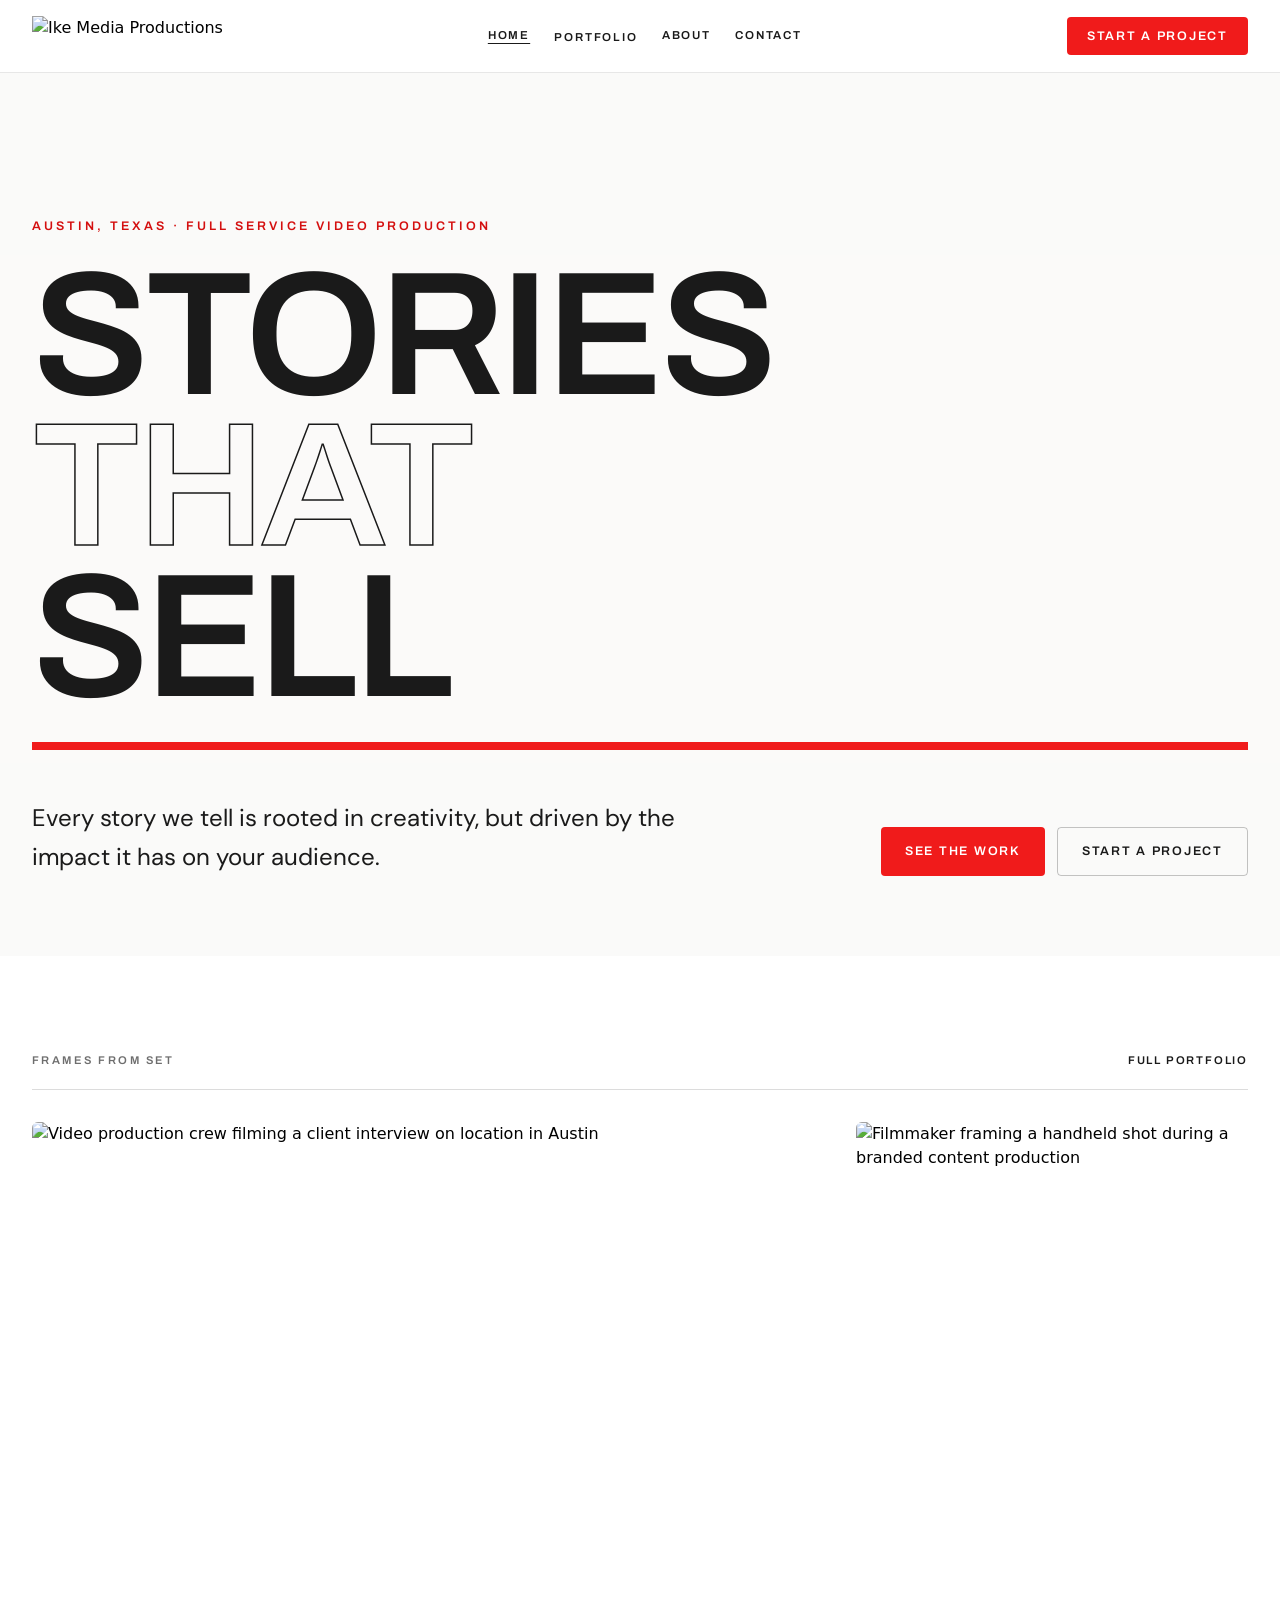
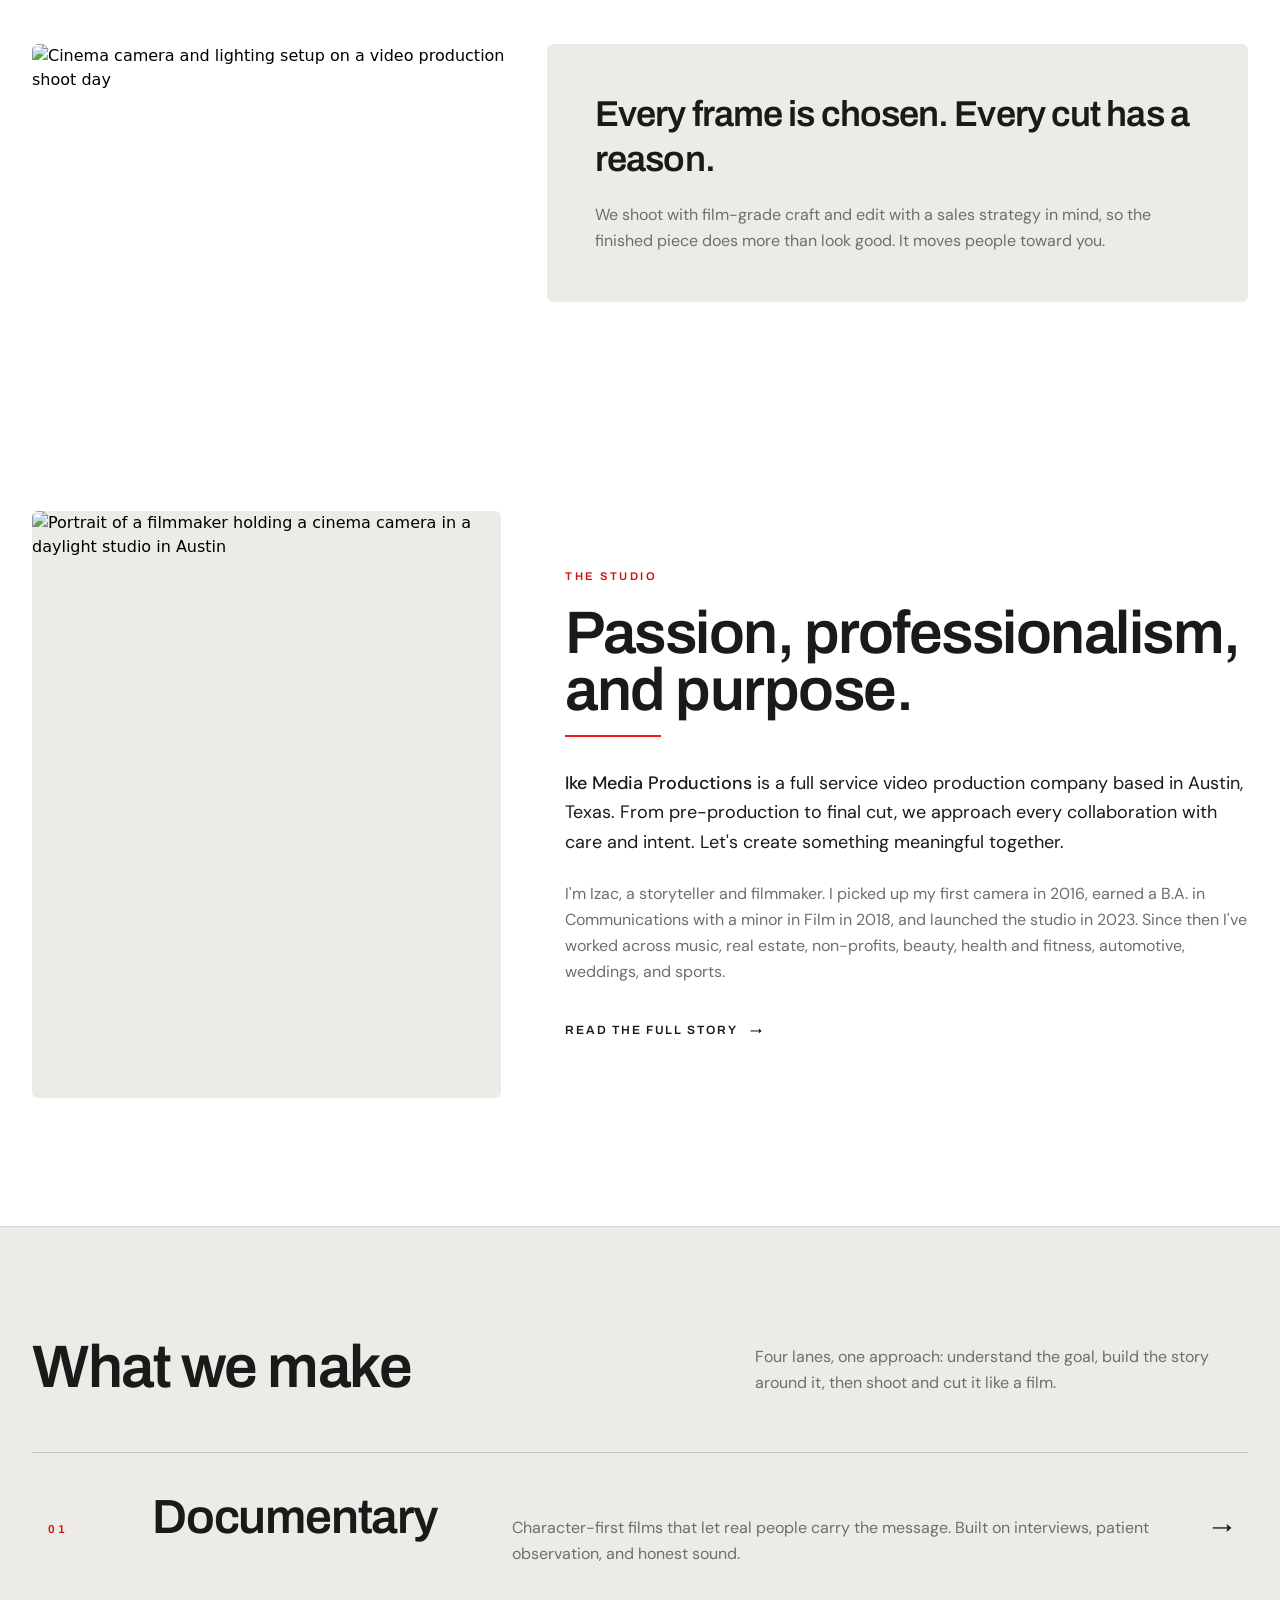
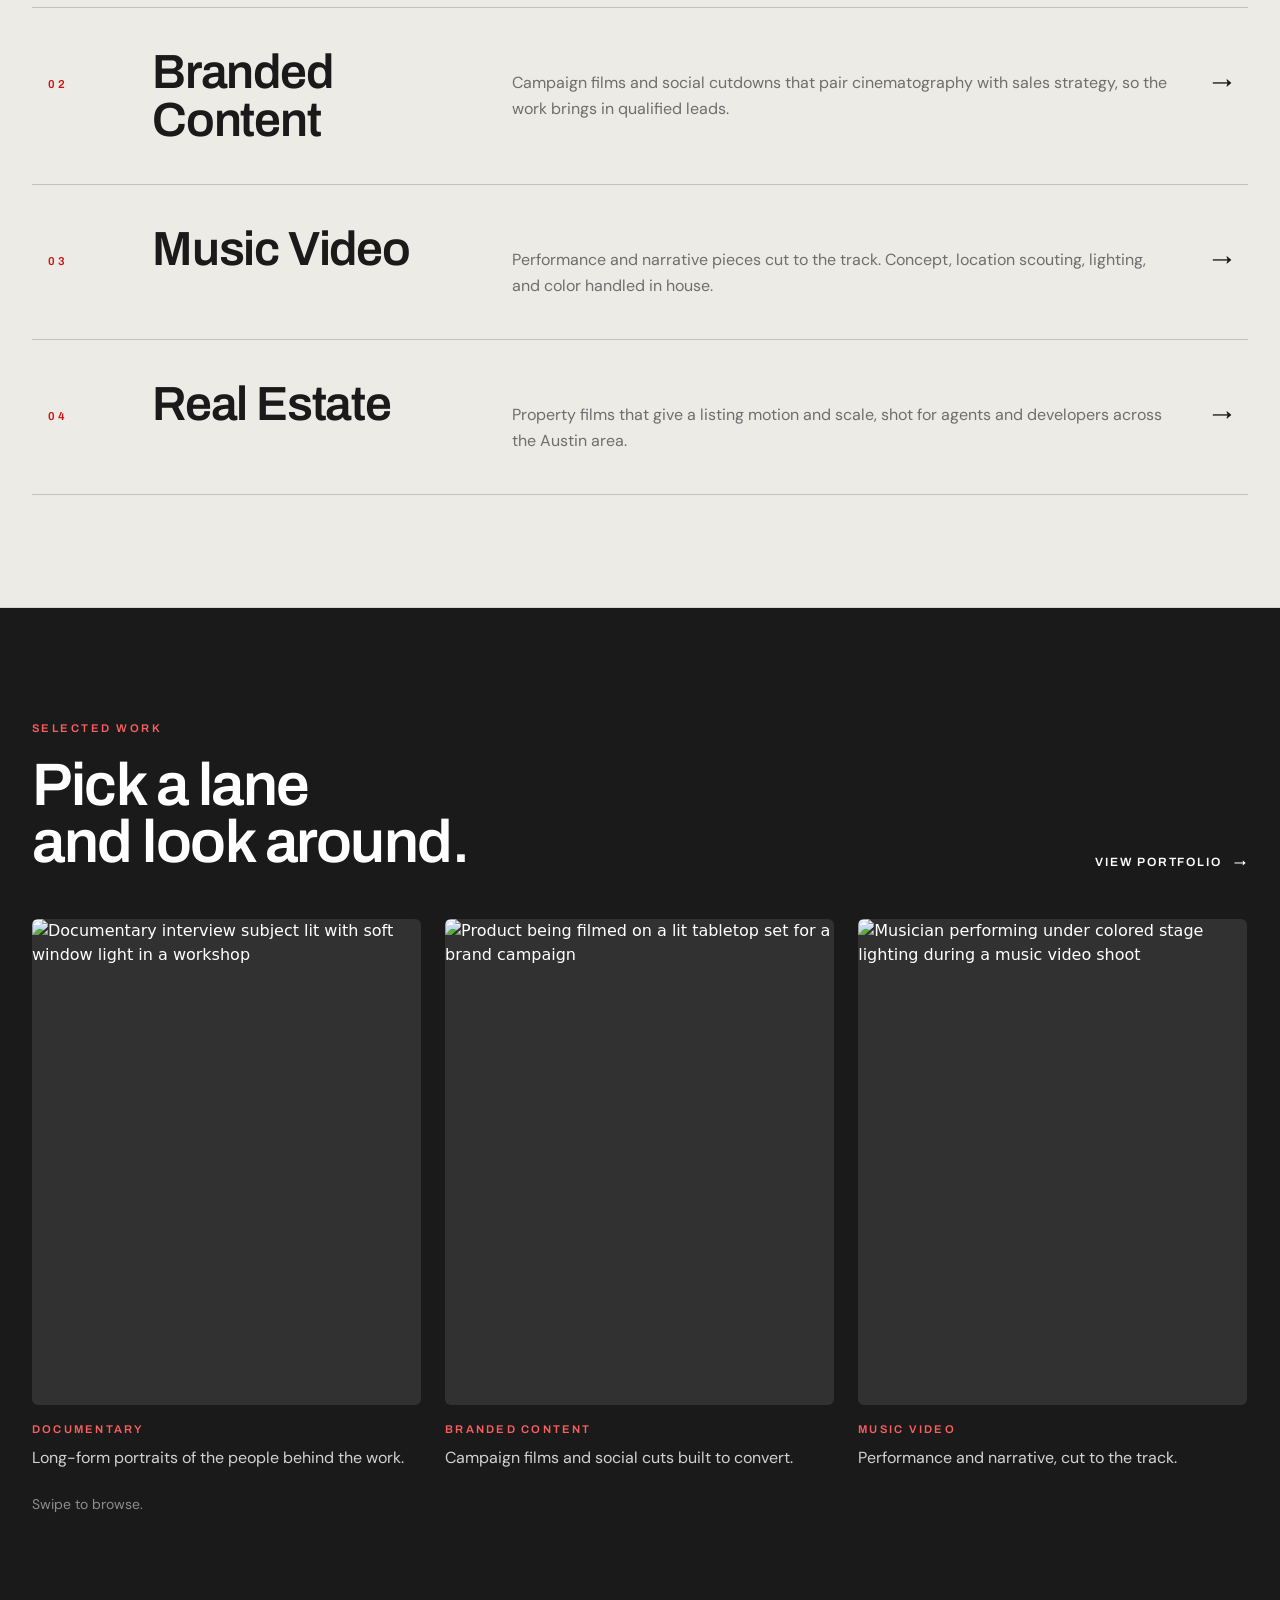
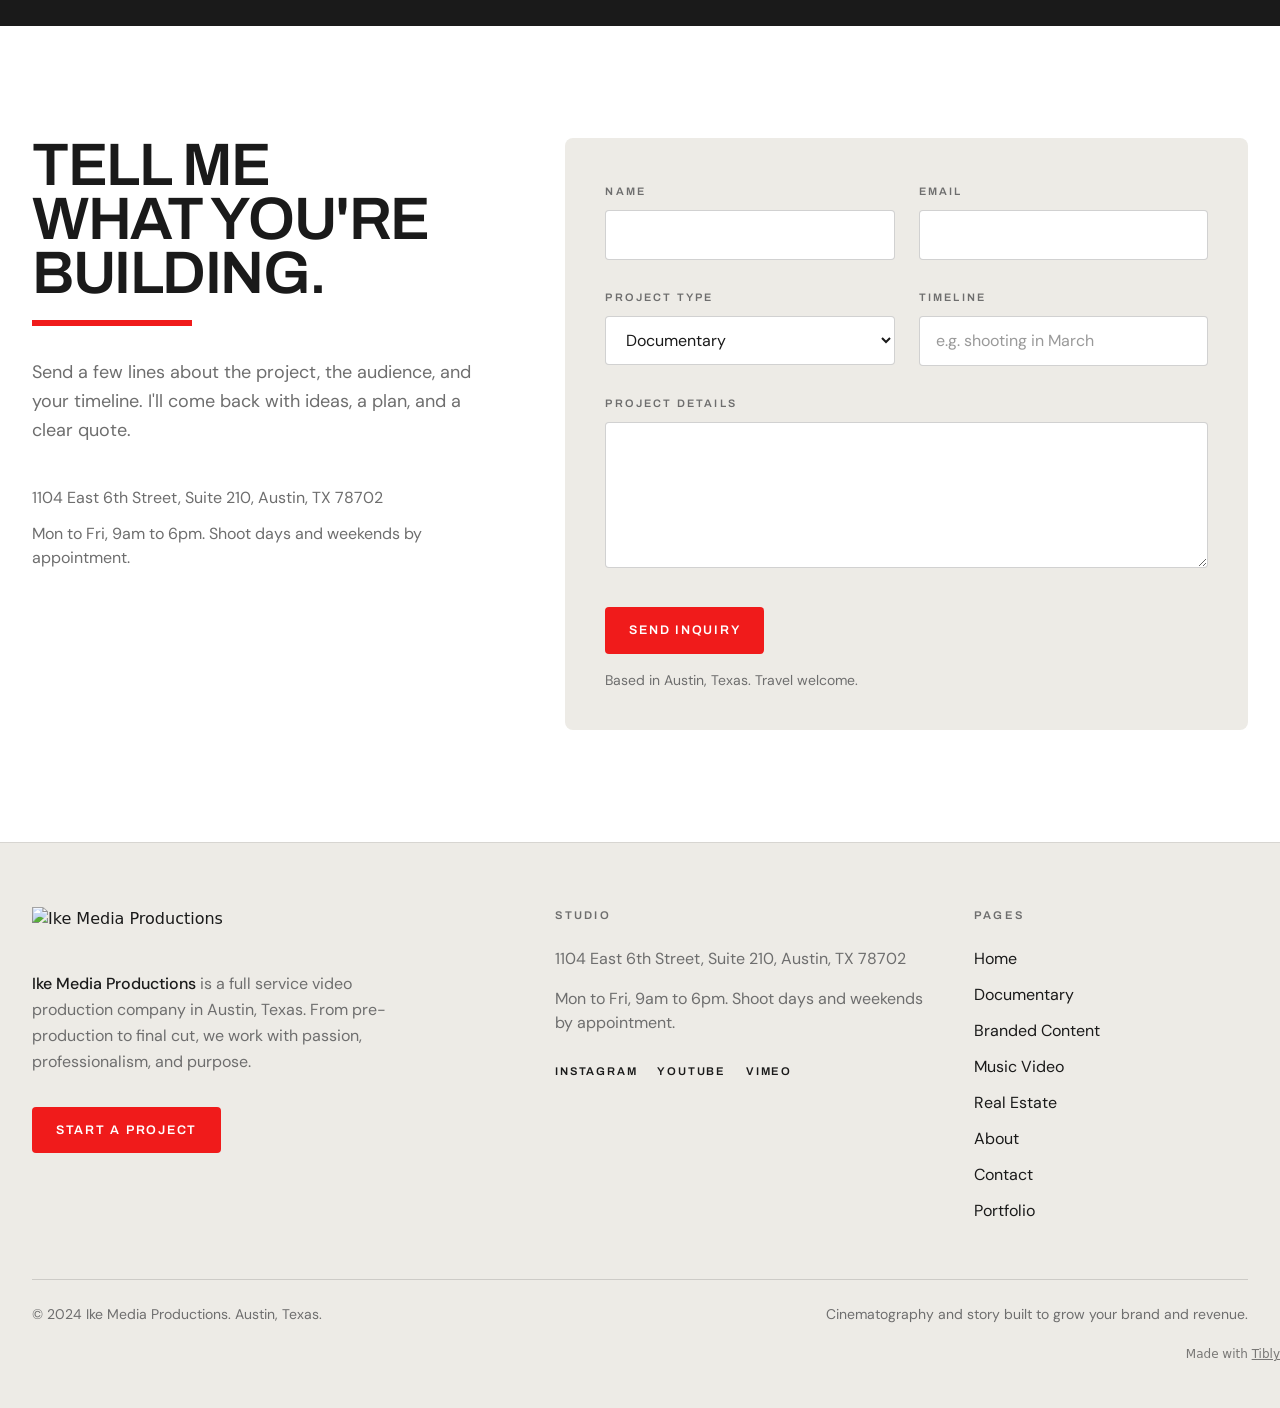
==== commit f795e7c3: "Remove phone number and email from every page" ====
--- a/index.html
+++ b/index.html
@@ -11,18 +11,19 @@
 <meta property="og:description" content="Ike Media Productions is a full service video production company in Austin, Texas. Documentary, branded content, music video, and real estate films built to grow your brand and revenue."/>
 <meta name="twitter:card" content="summary_large_image"/>
 <script type="application/ld+json" data-tibly-business="">{"@context":"https://schema.org","@type":"MediaOrganization","image":"https://br-winter-boat-ajcnusyq.storage.c-3.us-east-2.aws.neon.tech/tibly-site-media/sites/48767eb0-01b2-47ba-965e-753239d180d7/069274d611414bee5585e251de8fd75f.png","name":"Ike Media Productions","url":"https://ike-media-productions-653d.sites.tibly.ai/"}</script>
-<link rel="icon" href="/favicon.svg" type="image/svg+xml"/>
 <link rel="preconnect" href="https://fonts.googleapis.com"/>
 <link rel="preconnect" href="https://fonts.gstatic.com" crossorigin=""/>
 <link href="https://fonts.googleapis.com/css2?family=Archivo:wght@300;400;500;600;700;800&amp;family=DM+Sans:ital,wght@0,300;0,400;0,500;1,400&amp;display=swap" rel="stylesheet"/>
 <style>details[open] > *:not(summary){animation:tibly-acc .35s ease}@keyframes tibly-acc{from{opacity:0;transform:translateY(-4px)}}</style>
 <style>@media (prefers-reduced-motion:no-preference){.tibly-fx{opacity:0;transform:translateY(24px);transition:opacity .7s ease,transform .7s ease}.tibly-fx.tibly-fx-in{opacity:1;transform:none}}</style>
 <script>addEventListener('DOMContentLoaded',function(){if(!('IntersectionObserver' in window))return;var io=new IntersectionObserver(function(es){es.forEach(function(en){if(en.isIntersecting){en.target.classList.add('tibly-fx-in');io.unobserve(en.target)}})},{rootMargin:'0px 0px -8% 0px'});document.querySelectorAll('section[data-block] > *').forEach(function(el){var p=getComputedStyle(el).position;if(p==='absolute'||p==='fixed')return;if(el.getBoundingClientRect().top>innerHeight){el.classList.add('tibly-fx');io.observe(el)}})});</script>
-<style>.tibly-ba{position:relative;overflow:hidden;--ba:50%;cursor:ew-resize;touch-action:pan-y;user-select:none;-webkit-user-select:none}.tibly-ba>img{display:block;width:100%;height:100%;object-fit:cover}.tibly-ba .tibly-ba-before{position:absolute;inset:0;clip-path:inset(0 calc(100% - var(--ba)) 0 0)}.tibly-ba .tibly-ba-before img{display:block;width:100%;height:100%;object-fit:cover}.tibly-ba::after{content:'';position:absolute;top:0;bottom:0;left:var(--ba);width:2px;margin-left:-1px;background:#fff;box-shadow:0 0 6px rgba(0,0,0,.55);pointer-events:none;z-index:1}.tibly-ba::before{content:'';position:absolute;top:50%;left:var(--ba);width:44px;height:44px;transform:translate(-50%,-50%);border-radius:9999px;background:rgba(0,0,0,.75) url("data:image/svg+xml,%3Csvg%20xmlns='http://www.w3.org/2000/svg'%20viewBox='0%200%2024%2024'%20fill='%23fff'%3E%3Cpath%20d='M9%206l-6%206%206%206zM15%206l6%206-6%206z'/%3E%3C/svg%3E") center/22px 22px no-repeat;border:2px solid #fff;box-shadow:0 2px 8px rgba(0,0,0,.4);pointer-events:none;z-index:1}.tibly-ba input[type=range]{position:absolute;inset:0;width:100%;height:100%;margin:0;opacity:0;pointer-events:none;-webkit-appearance:none;appearance:none;z-index:2}[data-lightbox]{cursor:zoom-in}.tibly-lb{position:fixed;inset:0;z-index:9999;background:rgba(0,0,0,.92);display:flex;align-items:center;justify-content:center;cursor:zoom-out;padding:24px}.tibly-lb img{max-width:100%;max-height:100%;object-fit:contain}</style>
-<script>document.addEventListener('input',function(e){var t=e.target;if(!t||t.type!=='range')return;var c=t.closest&&t.closest('.tibly-ba');if(c)c.style.setProperty('--ba',t.value+'%')});document.addEventListener('pointerdown',function(e){var c=e.target.closest&&e.target.closest('.tibly-ba');if(!c||e.button>0)return;e.preventDefault();var inp=c.querySelector('input[type=range]');var set=function(x){var r=c.getBoundingClientRect();if(!r.width)return;var p=Math.max(0,Math.min(100,(x-r.left)*100/r.width));c.style.setProperty('--ba',p+'%');if(inp)inp.value=Math.round(p)};set(e.clientX);var mv=function(ev){set(ev.clientX)};var up=function(){document.removeEventListener('pointermove',mv);document.removeEventListener('pointerup',up);document.removeEventListener('pointercancel',up)};document.addEventListener('pointermove',mv);document.addEventListener('pointerup',up);document.addEventListener('pointercancel',up)});document.addEventListener('click',function(e){var im=e.target.closest&&e.target.closest('[data-lightbox]');if(!im||!(im.currentSrc||im.src))return;e.preventDefault();var o=document.createElement('div');o.className='tibly-lb';var big=document.createElement('img');big.src=im.currentSrc||im.src;big.alt=im.alt||'';o.appendChild(big);o.addEventListener('click',function(){o.remove()});document.addEventListener('keydown',function esc(ev){if(ev.key==='Escape'){o.remove();document.removeEventListener('keydown',esc)}});document.body.appendChild(o)});document.addEventListener('click',function(e){var x=e.target.closest&&e.target.closest('[data-announce-close]');if(!x)return;var b=x.closest('[data-announce]');if(b){b.style.display='none';try{sessionStorage.setItem('tibly-announce','1')}catch(_){}}});addEventListener('DOMContentLoaded',function(){try{if(sessionStorage.getItem('tibly-announce')==='1'){var b=document.querySelector('[data-announce]');if(b)b.style.display='none'}}catch(_){}if('IntersectionObserver' in window&&!matchMedia('(prefers-reduced-motion:reduce)').matches){var els=document.querySelectorAll('[data-count]');if(els.length){var io=new IntersectionObserver(function(es){es.forEach(function(en){if(!en.isIntersecting)return;io.unobserve(en.target);var el=en.target,s=el.textContent||'',m=s.match(/[\d,]*\d(?:\.\d+)?/);if(!m)return;var raw=m[0],num=parseFloat(raw.replace(/,/g,''));if(!isFinite(num))return;if(!el.getAttribute('data-count'))el.setAttribute('data-count',s);var pre=s.slice(0,m.index),post=s.slice(m.index+raw.length),grp=raw.indexOf(',')>=0,dec=(raw.split('.')[1]||'').length,t0=performance.now();requestAnimationFrame(function tick(now){var p=Math.min((now-t0)/1400,1);p=1-Math.pow(1-p,3);var v=(num*p).toFixed(dec);if(grp)v=Number(v).toLocaleString('en-US',{minimumFractionDigits:dec});el.textContent=pre+v+post;if(p<1)requestAnimationFrame(tick)})})},{rootMargin:'0px 0px -10% 0px'});els.forEach(function(el){io.observe(el)})}}var badge=document.querySelector('[data-tibly-open]');if(badge){var src=document.querySelector('[data-tibly-field="hours"]');var txt=(src&&src.textContent||'').toLowerCase();var days=['sun','mon','tue','wed','thu','fri','sat'];var toMin=function(h,mm,ap){h=+h;mm=+(mm||0);if(ap==='pm'&&h!==12)h+=12;if(ap==='am'&&h===12)h=0;return h*60+mm};var spans=[];var re=/(sun|mon|tue|wed|thu|fri|sat|daily|every ?day)[a-z]*\s*(?:[-\u2013\u2014]\s*(sun|mon|tue|wed|thu|fri|sat)[a-z]*)?\s*:?\s*(\d{1,2})(?::(\d{2}))?\s*(am|pm)?\s*[-\u2013\u2014]\s*(\d{1,2})(?::(\d{2}))?\s*(am|pm)?/g,mm;while((mm=re.exec(txt))){var d1=mm[1].slice(0,3),d2=mm[2],ap1=mm[5]||(mm[8]==='pm'&&+mm[3]<=+mm[6]?'am':mm[8]),o=toMin(mm[3],mm[4],ap1),c=toMin(mm[6],mm[7],mm[8]);var from=d1==='dai'||d1==='eve'?0:days.indexOf(d1),to=d2?days.indexOf(d2.slice(0,3)):(d1==='dai'||d1==='eve'?6:from);if(from<0)continue;for(var d=from;;d=(d+1)%7){spans.push([d,o,c]);if(d===to)break}}if(spans.length){var now=new Date(),cur=now.getDay(),min=now.getHours()*60+now.getMinutes();var open=spans.some(function(s){return s[0]===cur&&min>=s[1]&&min<s[2]});badge.textContent=open?(badge.getAttribute('data-open-text')||'Open now'):(badge.getAttribute('data-closed-text')||'Closed now');badge.setAttribute('data-state',open?'open':'closed');badge.hidden=false}}});</script>
+
+<link rel="icon" href="https://br-winter-boat-ajcnusyq.storage.c-3.us-east-2.aws.neon.tech/tibly-site-media/sites/48767eb0-01b2-47ba-965e-753239d180d7/013777ab1e2e6c7a86d65d6bb3da0336.webp"/>
+<style>.tibly-ba{position:relative;overflow:hidden;--ba:50%;cursor:ew-resize;touch-action:pan-y;user-select:none;-webkit-user-select:none}.tibly-ba>img{display:block;width:100%;height:100%;object-fit:cover}.tibly-ba .tibly-ba-before{position:absolute;inset:0;clip-path:inset(0 calc(100% - var(--ba)) 0 0)}.tibly-ba .tibly-ba-before img{display:block;width:100%;height:100%;object-fit:cover}.tibly-ba::after{content:'';position:absolute;top:0;bottom:0;left:var(--ba);width:2px;margin-left:-1px;background:#fff;box-shadow:0 0 6px rgba(0,0,0,.55);pointer-events:none;z-index:1}.tibly-ba::before{content:'';position:absolute;top:50%;left:var(--ba);width:44px;height:44px;transform:translate(-50%,-50%);border-radius:9999px;background:rgba(0,0,0,.75) url("data:image/svg+xml,%3Csvg%20xmlns='http://www.w3.org/2000/svg'%20viewBox='0%200%2024%2024'%20fill='%23fff'%3E%3Cpath%20d='M9%206l-6%206%206%206zM15%206l6%206-6%206z'/%3E%3C/svg%3E") center/22px 22px no-repeat;border:2px solid #fff;box-shadow:0 2px 8px rgba(0,0,0,.4);pointer-events:none;z-index:1}.tibly-ba input[type=range]{position:absolute;inset:0;width:100%;height:100%;margin:0;opacity:0;pointer-events:none;-webkit-appearance:none;appearance:none;z-index:2}.tibly-gallery-item{position:relative;overflow:hidden;margin:0;display:block;isolation:isolate}.tibly-gallery-item>img,.tibly-gallery-item>a>img{display:block;width:100%;height:100%;object-fit:cover;transition:transform 1.1s cubic-bezier(.2,.7,.2,1),filter .6s ease}.tibly-gallery-item:hover>img,.tibly-gallery-item:hover>a>img,.tibly-gallery-item:focus-within>img{transform:scale(1.06);filter:brightness(1.04)}.tibly-gallery-item>figcaption{position:absolute;left:0;right:0;bottom:0;padding:2.25rem 1rem .9rem;color:#fff;font-size:.875rem;line-height:1.35;background:linear-gradient(to top,rgba(0,0,0,.7),rgba(0,0,0,0));transform:translateY(100%);opacity:0;transition:transform .55s cubic-bezier(.2,.7,.2,1),opacity .45s ease;pointer-events:none}.tibly-gallery-item:hover>figcaption,.tibly-gallery-item:focus-within>figcaption{transform:none;opacity:1}@media (hover:none){.tibly-gallery-item>figcaption{transform:none;opacity:1}}.tibly-gallery[data-gallery-ready] .tibly-gallery-item{opacity:0;transform:translateY(28px) scale(.97);transition:opacity .7s ease,transform .9s cubic-bezier(.2,.7,.2,1);transition-delay:calc(var(--i,0)*70ms)}.tibly-gallery[data-gallery-ready] .tibly-gallery-item.is-in{opacity:1;transform:none}@media (prefers-reduced-motion:reduce){.tibly-gallery .tibly-gallery-item{opacity:1!important;transform:none!important;transition:none!important}.tibly-gallery-item>img{transition:none!important}}[data-lightbox]{cursor:zoom-in}.tibly-lb{position:fixed;inset:0;z-index:9999;background:rgba(8,8,10,.94);-webkit-backdrop-filter:blur(14px);backdrop-filter:blur(14px);display:flex;align-items:center;justify-content:center;cursor:zoom-out;padding:clamp(16px,4vw,48px);animation:tibly-lb-in .28s ease both;touch-action:pan-y}.tibly-lb.is-out{animation:tibly-lb-out .22s ease both}.tibly-lb figure{position:relative;margin:0;max-width:100%;max-height:100%;display:flex;flex-direction:column;align-items:center;cursor:default}.tibly-lb img{display:block;-webkit-user-drag:none;user-select:none;-webkit-user-select:none;max-width:100%;max-height:calc(100vh - clamp(32px,8vw,96px) - 3.5rem);object-fit:contain;border-radius:6px;box-shadow:0 30px 80px rgba(0,0,0,.6);animation:tibly-lb-img .4s cubic-bezier(.2,.7,.2,1) both}.tibly-lb figcaption{color:rgba(255,255,255,.85);font-size:.9rem;line-height:1.4;text-align:center;padding:.9rem 1rem 0;max-width:60ch;min-height:1.5rem}.tibly-lb figcaption:empty{display:none}.tibly-lb button{position:absolute;display:flex;align-items:center;justify-content:center;width:44px;height:44px;border:0;border-radius:9999px;background:rgba(255,255,255,.12);color:#fff;cursor:pointer;transition:background .2s,transform .2s;-webkit-tap-highlight-color:transparent}.tibly-lb button:hover{background:rgba(255,255,255,.24);transform:scale(1.06)}.tibly-lb button:focus-visible{outline:2px solid #fff;outline-offset:2px}.tibly-lb button svg{width:22px;height:22px;fill:none;stroke:currentColor;stroke-width:2;stroke-linecap:round;stroke-linejoin:round}.tibly-lb .tibly-lb-x{top:16px;right:16px}.tibly-lb .tibly-lb-prev,.tibly-lb .tibly-lb-next{top:50%;transform:translateY(-50%)}.tibly-lb .tibly-lb-prev:hover,.tibly-lb .tibly-lb-next:hover{transform:translateY(-50%) scale(1.06)}.tibly-lb .tibly-lb-prev{left:12px}.tibly-lb .tibly-lb-next{right:12px}.tibly-lb .tibly-lb-n{position:absolute;top:24px;left:50%;transform:translateX(-50%);color:rgba(255,255,255,.7);font-size:.8rem;letter-spacing:.08em;font-variant-numeric:tabular-nums}.tibly-lb[data-single] .tibly-lb-prev,.tibly-lb[data-single] .tibly-lb-next,.tibly-lb[data-single] .tibly-lb-n{display:none}@keyframes tibly-lb-in{from{opacity:0}to{opacity:1}}@keyframes tibly-lb-out{from{opacity:1}to{opacity:0}}@keyframes tibly-lb-img{from{opacity:0;transform:scale(.92) translateY(12px)}to{opacity:1;transform:none}}@media (prefers-reduced-motion:reduce){.tibly-lb,.tibly-lb img,.tibly-lb.is-out{animation:none!important}}</style>
+<script>document.addEventListener('input',function(e){var t=e.target;if(!t||t.type!=='range')return;var c=t.closest&&t.closest('.tibly-ba');if(c)c.style.setProperty('--ba',t.value+'%')});document.addEventListener('pointerdown',function(e){var c=e.target.closest&&e.target.closest('.tibly-ba');if(!c||e.button>0)return;e.preventDefault();var inp=c.querySelector('input[type=range]');var set=function(x){var r=c.getBoundingClientRect();if(!r.width)return;var p=Math.max(0,Math.min(100,(x-r.left)*100/r.width));c.style.setProperty('--ba',p+'%');if(inp)inp.value=Math.round(p)};set(e.clientX);var mv=function(ev){set(ev.clientX)};var up=function(){document.removeEventListener('pointermove',mv);document.removeEventListener('pointerup',up);document.removeEventListener('pointercancel',up)};document.addEventListener('pointermove',mv);document.addEventListener('pointerup',up);document.addEventListener('pointercancel',up)});document.addEventListener('click',function(e){var im=e.target.closest&&e.target.closest('[data-lightbox]');if(!im||!(im.currentSrc||im.src)||e.target.closest('.tibly-lb'))return;e.preventDefault();var scope=im.closest('.tibly-gallery')||im.closest('section')||im.parentNode;var set=Array.prototype.filter.call(scope.querySelectorAll('[data-lightbox]'),function(x){return x.currentSrc||x.src});var i=Math.max(0,set.indexOf(im));var o=document.createElement('div');o.className='tibly-lb';o.setAttribute('role','dialog');o.setAttribute('aria-modal','true');o.setAttribute('aria-label','Photo viewer');if(set.length<2)o.setAttribute('data-single','');var svgL='<svg viewBox="0 0 24 24"><path d="M15 6l-6 6 6 6"/></svg>',svgR='<svg viewBox="0 0 24 24"><path d="M9 6l6 6-6 6"/></svg>',svgX='<svg viewBox="0 0 24 24"><path d="M6 6l12 12M18 6L6 18"/></svg>';o.innerHTML='<span class="tibly-lb-n"></span><figure><img alt="" draggable="false"><figcaption></figcaption></figure><button type="button" class="tibly-lb-prev" aria-label="Previous photo">'+svgL+'</button><button type="button" class="tibly-lb-next" aria-label="Next photo">'+svgR+'</button><button type="button" class="tibly-lb-x" aria-label="Close">'+svgX+'</button>';var big=o.querySelector('img'),cap=o.querySelector('figcaption'),n=o.querySelector('.tibly-lb-n');var capOf=function(x){var f=x.closest('figure'),c=f&&f.querySelector('figcaption');return (c&&c.textContent.trim())||x.alt||''};var show=function(k){i=(k+set.length)%set.length;var x=set[i];big.style.animation='none';void big.offsetWidth;big.style.animation='';big.src=x.currentSrc||x.src;big.alt=x.alt||'';cap.textContent=capOf(x);n.textContent=(i+1)+' / '+set.length;[set[(i+1)%set.length],set[(i-1+set.length)%set.length]].forEach(function(p){if(p&&p!==x){var pre=new Image();pre.src=p.currentSrc||p.src}})};var prevOverflow=document.documentElement.style.overflow;document.documentElement.style.overflow='hidden';var close=function(){document.removeEventListener('keydown',key);o.classList.add('is-out');var done=function(){o.remove();document.documentElement.style.overflow=prevOverflow;try{im.focus({preventScroll:true})}catch(_){}};if(matchMedia('(prefers-reduced-motion:reduce)').matches)done();else setTimeout(done,220)};var key=function(ev){if(ev.key==='Escape')close();else if(ev.key==='ArrowRight')show(i+1);else if(ev.key==='ArrowLeft')show(i-1)};document.addEventListener('keydown',key);var swiped=false;o.addEventListener('click',function(ev){if(swiped){swiped=false;return}var b=ev.target.closest('button');if(b){ev.stopPropagation();if(b.classList.contains('tibly-lb-prev'))show(i-1);else if(b.classList.contains('tibly-lb-next'))show(i+1);else close();return}if(!ev.target.closest('figure'))close()});var x0=null;o.addEventListener('pointerdown',function(ev){x0=ev.clientX});o.addEventListener('pointerup',function(ev){if(x0===null)return;var dx=ev.clientX-x0;x0=null;if(Math.abs(dx)>40&&set.length>1){swiped=true;show(dx<0?i+1:i-1)}});show(i);document.body.appendChild(o);var xb=o.querySelector('.tibly-lb-x');if(xb)xb.focus({preventScroll:true})});document.addEventListener('click',function(e){var x=e.target.closest&&e.target.closest('[data-announce-close]');if(!x)return;var b=x.closest('[data-announce]');if(b){b.style.display='none';try{sessionStorage.setItem('tibly-announce','1')}catch(_){}}});addEventListener('DOMContentLoaded',function(){try{if(sessionStorage.getItem('tibly-announce')==='1'){var b=document.querySelector('[data-announce]');if(b)b.style.display='none'}}catch(_){}if('IntersectionObserver' in window&&!matchMedia('(prefers-reduced-motion:reduce)').matches){var els=document.querySelectorAll('[data-count]');if(els.length){var io=new IntersectionObserver(function(es){es.forEach(function(en){if(!en.isIntersecting)return;io.unobserve(en.target);var el=en.target,s=el.textContent||'',m=s.match(/[\d,]*\d(?:\.\d+)?/);if(!m)return;var raw=m[0],num=parseFloat(raw.replace(/,/g,''));if(!isFinite(num))return;if(!el.getAttribute('data-count'))el.setAttribute('data-count',s);var pre=s.slice(0,m.index),post=s.slice(m.index+raw.length),grp=raw.indexOf(',')>=0,dec=(raw.split('.')[1]||'').length,t0=performance.now();requestAnimationFrame(function tick(now){var p=Math.min((now-t0)/1400,1);p=1-Math.pow(1-p,3);var v=(num*p).toFixed(dec);if(grp)v=Number(v).toLocaleString('en-US',{minimumFractionDigits:dec});el.textContent=pre+v+post;if(p<1)requestAnimationFrame(tick)})})},{rootMargin:'0px 0px -10% 0px'});els.forEach(function(el){io.observe(el)})}}if('IntersectionObserver' in window&&!matchMedia('(prefers-reduced-motion:reduce)').matches){document.querySelectorAll('.tibly-gallery').forEach(function(g){var items=g.querySelectorAll('.tibly-gallery-item');if(!items.length)return;var gio=new IntersectionObserver(function(es){es.forEach(function(en){if(!en.isIntersecting)return;gio.unobserve(en.target);en.target.classList.add('is-in')})},{rootMargin:'0px 0px -8% 0px',threshold:.1});var watch=function(el,k){el.style.setProperty('--i',k%12);gio.observe(el)};items.forEach(watch);g.setAttribute('data-gallery-ready','');if('MutationObserver' in window)new MutationObserver(function(ms){ms.forEach(function(m){m.addedNodes.forEach(function(nd){if(nd.nodeType===1&&nd.classList&&nd.classList.contains('tibly-gallery-item'))watch(nd,0)})})}).observe(g,{childList:true})})}var badge=document.querySelector('[data-tibly-open]');if(badge){var src=document.querySelector('[data-tibly-field="hours"]');var txt=(src&&src.textContent||'').toLowerCase();var days=['sun','mon','tue','wed','thu','fri','sat'];var toMin=function(h,mm,ap){h=+h;mm=+(mm||0);if(ap==='pm'&&h!==12)h+=12;if(ap==='am'&&h===12)h=0;return h*60+mm};var spans=[];var re=/(sun|mon|tue|wed|thu|fri|sat|daily|every ?day)[a-z]*\s*(?:[-\u2013\u2014]\s*(sun|mon|tue|wed|thu|fri|sat)[a-z]*)?\s*:?\s*(\d{1,2})(?::(\d{2}))?\s*(am|pm)?\s*[-\u2013\u2014]\s*(\d{1,2})(?::(\d{2}))?\s*(am|pm)?/g,mm;while((mm=re.exec(txt))){var d1=mm[1].slice(0,3),d2=mm[2],ap1=mm[5]||(mm[8]==='pm'&&+mm[3]<=+mm[6]?'am':mm[8]),o=toMin(mm[3],mm[4],ap1),c=toMin(mm[6],mm[7],mm[8]);var from=d1==='dai'||d1==='eve'?0:days.indexOf(d1),to=d2?days.indexOf(d2.slice(0,3)):(d1==='dai'||d1==='eve'?6:from);if(from<0)continue;for(var d=from;;d=(d+1)%7){spans.push([d,o,c]);if(d===to)break}}if(spans.length){var now=new Date(),cur=now.getDay(),min=now.getHours()*60+now.getMinutes();var open=spans.some(function(s){return s[0]===cur&&min>=s[1]&&min<s[2]});badge.textContent=open?(badge.getAttribute('data-open-text')||'Open now'):(badge.getAttribute('data-closed-text')||'Closed now');badge.setAttribute('data-state',open?'open':'closed');badge.hidden=false}}});</script>
 <style>header a[aria-current="page"]:not(:has(img,svg)){text-decoration:underline;text-underline-offset:4px;text-decoration-thickness:1px}</style>
 <style>#nav-open~[class*="peer-checked:"][class*="fixed"]{min-height:100vh;min-height:100dvh}@media (prefers-reduced-motion:no-preference){label[for="nav-open"] span{transition:transform .3s ease,opacity .2s ease}header:has(#nav-open:checked) label[for="nav-open"]:not([aria-label="Close" i]) span:not(:has(span)):nth-of-type(1){transform:translateY(8px) rotate(45deg)}header:has(#nav-open:checked) label[for="nav-open"]:not([aria-label="Close" i]) span:not(:has(span)):nth-of-type(2){opacity:0}header:has(#nav-open:checked) label[for="nav-open"]:not([aria-label="Close" i]) span:not(:has(span)):nth-of-type(3){transform:translateY(-8px) rotate(-45deg)}#nav-open:checked~[class*="peer-checked:"]{animation:tibly-nav-in .25s ease}#nav-open:checked~[class*="peer-checked:"] label[for="nav-open"]{display:inline-block;animation:tibly-x-in .35s ease}@keyframes tibly-nav-in{from{opacity:0;transform:translateY(10px)}}@keyframes tibly-x-in{from{opacity:0;transform:rotate(-90deg) scale(.6)}}}</style>
-<link rel="stylesheet" href="/styles.css?v=f355a328"/>
+<link rel="stylesheet" href="/styles.css?v=4f285303"/>
 </head>
 <body>
 <!-- block:header -->
@@ -308,16 +309,6 @@
         </p>
 
         <ul class="mt-10 space-y-3 font-body text-base text-ink">
-          <li>
-            <a class="inline-block underline-offset-4 transition-colors duration-200 hover:text-brand-600 hover:underline" href="tel:+15125550134">
-              <span data-tibly-field="phone">(512) 555-0134</span>
-            </a>
-          </li>
-          <li>
-            <a class="inline-block break-words underline-offset-4 transition-colors duration-200 hover:text-brand-600 hover:underline" href="mailto:hello@ikemediaproductions.com">
-              <span data-tibly-field="email">hello@ikemediaproductions.com</span>
-            </a>
-          </li>
           <li><span data-tibly-field="address" class="block text-muted">1104 East 6th Street, Suite 210, Austin, TX 78702</span></li>
           <li class="flex flex-wrap items-center gap-3">
             <span data-tibly-field="hours" class="text-muted">Mon to Fri, 9am to 6pm. Shoot days and weekends by appointment.</span>
@@ -386,16 +377,6 @@
         <h2 class="font-display text-[0.7rem] font-semibold uppercase tracking-[0.2em] text-muted">Studio</h2>
         <ul class="mt-6 space-y-4 font-body text-base text-ink">
           <li>
-            <a class="inline-block underline-offset-4 transition-colors duration-200 hover:text-brand-600 hover:underline" href="tel:+15125550134">
-              <span data-tibly-field="phone">(512) 555-0134</span>
-            </a>
-          </li>
-          <li>
-            <a class="inline-block break-words underline-offset-4 transition-colors duration-200 hover:text-brand-600 hover:underline" href="mailto:hello@ikemediaproductions.com">
-              <span data-tibly-field="email">hello@ikemediaproductions.com</span>
-            </a>
-          </li>
-          <li>
             <span data-tibly-field="address" class="block text-muted">1104 East 6th Street, Suite 210, Austin, TX 78702</span>
           </li>
           <li>
@@ -430,16 +411,6 @@
       <p class="max-w-md md:text-right">Cinematography and story built to grow your brand and revenue.</p>
     </div>
   </div>
-
-  <div class="fixed inset-x-0 bottom-0 z-40 md:hidden">
-    <a class="flex w-full items-center justify-center gap-2 bg-brand-500 px-5 py-4 font-display text-sm font-semibold uppercase tracking-[0.14em] text-white transition-colors duration-200 active:bg-brand-700" href="tel:+15125550134">
-      <svg viewBox="0 0 24 24" class="h-4 w-4" fill="none" stroke="currentColor" stroke-width="1.6" aria-hidden="true">
-        <path d="M4 4h4l2 5-2.5 1.5a11 11 0 006 6L15 14l5 2v4a15 15 0 01-16-16z"></path>
-      </svg>
-      <span>Call</span>
-      <span data-tibly-field="phone">(512) 555-0134</span>
-    </a>
-  </div>
 <div data-tibly-made-with="" style="text-align:right;font-size:12px;line-height:1;opacity:.55;margin-top:24px;white-space:nowrap;">Made with <a href="https://tibly.ai" rel="noopener" style="display:inline;color:inherit;font-size:inherit;margin:0;text-decoration:underline;" target="_blank">Tibly</a></div></footer>
 <!-- /block:footer -->
   <script async="" src="https://api.tibly.ai/widget/v1.js"></script>
--- a/styles.css
+++ b/styles.css
@@ -1,2 +1,2 @@
 /*! tailwindcss v4.3.2 | MIT License | https://tailwindcss.com */
-@layer properties{@supports (((-webkit-hyphens:none)) and (not (margin-trim:inline))) or ((-moz-orient:inline) and (not (color:rgb(from red r g b)))){*,:before,:after,::backdrop{--tw-translate-x:0;--tw-translate-y:0;--tw-translate-z:0;--tw-scroll-snap-strictness:proximity;--tw-space-y-reverse:0;--tw-divide-y-reverse:0;--tw-border-style:solid;--tw-leading:initial;--tw-font-weight:initial;--tw-tracking:initial;--tw-shadow:0 0 #0000;--tw-shadow-color:initial;--tw-shadow-alpha:100%;--tw-inset-shadow:0 0 #0000;--tw-inset-shadow-color:initial;--tw-inset-shadow-alpha:100%;--tw-ring-color:initial;--tw-ring-shadow:0 0 #0000;--tw-inset-ring-color:initial;--tw-inset-ring-shadow:0 0 #0000;--tw-ring-inset:initial;--tw-ring-offset-width:0px;--tw-ring-offset-color:#fff;--tw-ring-offset-shadow:0 0 #0000;--tw-outline-style:solid;--tw-duration:initial;--tw-scale-x:1;--tw-scale-y:1;--tw-scale-z:1}}}@layer theme{:root,:host{--font-sans:ui-sans-serif, system-ui, sans-serif, "Apple Color Emoji", "Segoe UI Emoji", "Segoe UI Symbol", "Noto Color Emoji";--font-mono:ui-monospace, SFMono-Regular, Menlo, Monaco, Consolas, "Liberation Mono", "Courier New", monospace;--color-white:#fff;--spacing:.25rem;--container-xs:20rem;--container-sm:24rem;--container-md:28rem;--container-xl:36rem;--container-2xl:42rem;--container-3xl:48rem;--container-7xl:80rem;--text-sm:.875rem;--text-sm--line-height:calc(1.25 / .875);--text-base:1rem;--text-base--line-height:calc(1.5 / 1);--text-lg:1.125rem;--text-lg--line-height:calc(1.75 / 1.125);--text-xl:1.25rem;--text-xl--line-height:calc(1.75 / 1.25);--text-2xl:1.5rem;--text-2xl--line-height:calc(2 / 1.5);--text-3xl:1.875rem;--text-3xl--line-height:calc(2.25 / 1.875);--text-4xl:2.25rem;--text-4xl--line-height:calc(2.5 / 2.25);--text-5xl:3rem;--text-5xl--line-height:1;--text-6xl:3.75rem;--text-6xl--line-height:1;--text-7xl:4.5rem;--text-7xl--line-height:1;--text-8xl:6rem;--text-8xl--line-height:1;--font-weight-light:300;--font-weight-medium:500;--font-weight-semibold:600;--tracking-tight:-.025em;--leading-tight:1.25;--leading-snug:1.375;--leading-relaxed:1.625;--aspect-video:16 / 9;--default-transition-duration:.15s;--default-transition-timing-function:cubic-bezier(.4, 0, .2, 1);--default-font-family:var(--font-sans);--default-mono-font-family:var(--font-mono);--color-brand-50:#fff1f1;--color-brand-100:#ffdfdf;--color-brand-200:#ffc4c4;--color-brand-300:#ff9c9c;--color-brand-400:#fa5f5f;--color-brand-500:#f01b1b;--color-brand-600:#d40f0f;--color-brand-700:#b00c0c;--color-brand-800:#8a0c0c;--color-brand-900:#5e0a0a;--color-surface:#edebe6;--color-surface-2:#f6f5f2;--color-ink:#1a1a1a;--color-muted:#6e6e6e;--font-display:"Archivo", "Helvetica Neue", Arial, sans-serif;--font-body:"DM Sans", "Helvetica Neue", Arial, sans-serif;--radius-btn:.25rem;--radius-card:.375rem;--radius-panel:.5rem;--animate-marquee:marquee 30s linear infinite;--animate-kenburns:kenburns 18s ease-in-out infinite alternate;--animate-float:float 6s ease-in-out infinite;--animate-pulse-soft:pulse-soft 4s ease-in-out infinite;--animate-spin-slow:spin-slow 24s linear infinite}}@layer base{*,:after,:before,::backdrop{box-sizing:border-box;border:0 solid;margin:0;padding:0}::file-selector-button{box-sizing:border-box;border:0 solid;margin:0;padding:0}html,:host{-webkit-text-size-adjust:100%;tab-size:4;line-height:1.5;font-family:var(--default-font-family,ui-sans-serif, system-ui, sans-serif, "Apple Color Emoji", "Segoe UI Emoji", "Segoe UI Symbol", "Noto Color Emoji");font-feature-settings:var(--default-font-feature-settings,normal);font-variation-settings:var(--default-font-variation-settings,normal);-webkit-tap-highlight-color:transparent}hr{height:0;color:inherit;border-top-width:1px}abbr:where([title]){-webkit-text-decoration:underline dotted;text-decoration:underline dotted}h1,h2,h3,h4,h5,h6{font-size:inherit;font-weight:inherit}a{color:inherit;-webkit-text-decoration:inherit;-webkit-text-decoration:inherit;-webkit-text-decoration:inherit;text-decoration:inherit}b,strong{font-weight:bolder}code,kbd,samp,pre{font-family:var(--default-mono-font-family,ui-monospace, SFMono-Regular, Menlo, Monaco, Consolas, "Liberation Mono", "Courier New", monospace);font-feature-settings:var(--default-mono-font-feature-settings,normal);font-variation-settings:var(--default-mono-font-variation-settings,normal);font-size:1em}small{font-size:80%}sub,sup{vertical-align:baseline;font-size:75%;line-height:0;position:relative}sub{bottom:-.25em}sup{top:-.5em}table{text-indent:0;border-color:inherit;border-collapse:collapse}:-moz-focusring{outline:auto}progress{vertical-align:baseline}summary{display:list-item}ol,ul,menu{list-style:none}img,svg,video,canvas,audio,iframe,embed,object{vertical-align:middle;display:block}img,video{max-width:100%;height:auto}button,input,select,optgroup,textarea{font:inherit;font-feature-settings:inherit;font-variation-settings:inherit;letter-spacing:inherit;color:inherit;opacity:1;background-color:#0000;border-radius:0}::file-selector-button{font:inherit;font-feature-settings:inherit;font-variation-settings:inherit;letter-spacing:inherit;color:inherit;opacity:1;background-color:#0000;border-radius:0}:where(select:is([multiple],[size])) optgroup{font-weight:bolder}:where(select:is([multiple],[size])) optgroup option{padding-inline-start:20px}::file-selector-button{margin-inline-end:4px}::placeholder{opacity:1}@supports (not ((-webkit-appearance:-apple-pay-button))) or (contain-intrinsic-size:1px){::placeholder{color:currentColor}@supports (color:color-mix(in lab, red, red)){::placeholder{color:color-mix(in oklab, currentcolor 50%, transparent)}}}textarea{resize:vertical}::-webkit-search-decoration{-webkit-appearance:none}::-webkit-date-and-time-value{min-height:1lh;text-align:inherit}::-webkit-datetime-edit{display:inline-flex}::-webkit-datetime-edit-fields-wrapper{padding:0}::-webkit-datetime-edit{padding-block:0}::-webkit-datetime-edit-year-field{padding-block:0}::-webkit-datetime-edit-month-field{padding-block:0}::-webkit-datetime-edit-day-field{padding-block:0}::-webkit-datetime-edit-hour-field{padding-block:0}::-webkit-datetime-edit-minute-field{padding-block:0}::-webkit-datetime-edit-second-field{padding-block:0}::-webkit-datetime-edit-millisecond-field{padding-block:0}::-webkit-datetime-edit-meridiem-field{padding-block:0}::-webkit-calendar-picker-indicator{line-height:1}:-moz-ui-invalid{box-shadow:none}button,input:where([type=button],[type=reset],[type=submit]){appearance:button}::file-selector-button{appearance:button}::-webkit-inner-spin-button{height:auto}::-webkit-outer-spin-button{height:auto}[hidden]:where(:not([hidden=until-found])){display:none!important}}@layer components{.btn{justify-content:center;align-items:center;gap:calc(var(--spacing) * 2);border-radius:var(--radius-btn);background-color:var(--color-brand-500);padding-inline:calc(var(--spacing) * 6);padding-block:calc(var(--spacing) * 3.5);font-family:var(--font-display);--tw-font-weight:var(--font-weight-semibold);font-size:.78rem;font-weight:var(--font-weight-semibold);--tw-tracking:.14em;letter-spacing:.14em;color:var(--color-white);text-transform:uppercase;transition-property:color,background-color,border-color,outline-color,text-decoration-color,fill,stroke,--tw-gradient-from,--tw-gradient-via,--tw-gradient-to;transition-timing-function:var(--tw-ease,var(--default-transition-timing-function));transition-duration:var(--tw-duration,var(--default-transition-duration));--tw-duration:.2s;transition-duration:.2s;display:inline-flex}@media (hover:hover){.btn:hover{background-color:var(--color-brand-700)}}.btn:focus-visible{outline-style:var(--tw-outline-style);outline-offset:2px;outline-width:2px;outline-color:var(--color-brand-500)}.btn-secondary{justify-content:center;align-items:center;gap:calc(var(--spacing) * 2);border-radius:var(--radius-btn);border-style:var(--tw-border-style);border-width:1px;border-color:#1a1a1a40;display:inline-flex}@supports (color:color-mix(in lab, red, red)){.btn-secondary{border-color:color-mix(in oklab, var(--color-ink) 25%, transparent)}}.btn-secondary{padding-inline:calc(var(--spacing) * 6);padding-block:calc(var(--spacing) * 3.5);font-family:var(--font-display);--tw-font-weight:var(--font-weight-semibold);font-size:.78rem;font-weight:var(--font-weight-semibold);--tw-tracking:.14em;letter-spacing:.14em;color:var(--color-ink);text-transform:uppercase;transition-property:color,background-color,border-color,outline-color,text-decoration-color,fill,stroke,--tw-gradient-from,--tw-gradient-via,--tw-gradient-to;transition-timing-function:var(--tw-ease,var(--default-transition-timing-function));transition-duration:var(--tw-duration,var(--default-transition-duration));--tw-duration:.2s;background-color:#0000;transition-duration:.2s}@media (hover:hover){.btn-secondary:hover{border-color:var(--color-ink);background-color:var(--color-ink);color:var(--color-white)}}.btn-secondary:focus-visible{outline-style:var(--tw-outline-style);outline-offset:2px;outline-width:2px;outline-color:var(--color-ink)}.card{border-radius:var(--radius-card);border-style:var(--tw-border-style);border-width:1px;border-color:#1a1a1a1a;overflow:hidden}@supports (color:color-mix(in lab, red, red)){.card{border-color:color-mix(in oklab, var(--color-ink) 10%, transparent)}}.card{background-color:var(--color-white);transition-property:color,background-color,border-color,outline-color,text-decoration-color,fill,stroke,--tw-gradient-from,--tw-gradient-via,--tw-gradient-to,opacity,box-shadow,transform,translate,scale,rotate,filter,-webkit-backdrop-filter,backdrop-filter,display,content-visibility,overlay,pointer-events;transition-timing-function:var(--tw-ease,var(--default-transition-timing-function));transition-duration:var(--tw-duration,var(--default-transition-duration));--tw-duration:.3s;transition-duration:.3s}@media (hover:hover){.card:hover{border-color:#1a1a1a40}@supports (color:color-mix(in lab, red, red)){.card:hover{border-color:color-mix(in oklab, var(--color-ink) 25%, transparent)}}.card:hover{--tw-shadow:0 18px 40px -24px var(--tw-shadow-color,#1a1a1a59);box-shadow:var(--tw-inset-shadow), var(--tw-inset-ring-shadow), var(--tw-ring-offset-shadow), var(--tw-ring-shadow), var(--tw-shadow)}}}@layer utilities{.invisible{visibility:hidden}.sr-only{clip-path:inset(50%);white-space:nowrap;border-width:0;width:1px;height:1px;margin:-1px;padding:0;position:absolute;overflow:hidden}.absolute{position:absolute}.fixed{position:fixed}.relative{position:relative}.sticky{position:sticky}.inset-0{inset:0}.inset-x-0{inset-inline:0}.top-0{top:0}.top-full{top:100%}.bottom-0{bottom:0}.left-1\/2{left:50%}.isolate{isolation:isolate}.z-40{z-index:40}.z-50{z-index:50}.mx-auto{margin-inline:auto}.-mt-2{margin-top:calc(var(--spacing) * -2)}.mt-1{margin-top:var(--spacing)}.mt-2{margin-top:calc(var(--spacing) * 2)}.mt-3{margin-top:calc(var(--spacing) * 3)}.mt-4{margin-top:calc(var(--spacing) * 4)}.mt-5{margin-top:calc(var(--spacing) * 5)}.mt-6{margin-top:calc(var(--spacing) * 6)}.mt-7{margin-top:calc(var(--spacing) * 7)}.mt-8{margin-top:calc(var(--spacing) * 8)}.mt-9{margin-top:calc(var(--spacing) * 9)}.mt-10{margin-top:calc(var(--spacing) * 10)}.mt-12{margin-top:calc(var(--spacing) * 12)}.mt-14{margin-top:calc(var(--spacing) * 14)}.mt-16{margin-top:calc(var(--spacing) * 16)}.mt-\[7px\]{margin-top:7px}.-mr-2{margin-right:calc(var(--spacing) * -2)}.mb-4{margin-bottom:calc(var(--spacing) * 4)}.ml-2{margin-left:calc(var(--spacing) * 2)}.block{display:block}.flex{display:flex}.grid{display:grid}.hidden{display:none}.inline-block{display:inline-block}.inline-flex{display:inline-flex}.table{display:table}.aspect-\[3\/4\]{aspect-ratio:3/4}.aspect-\[4\/3\]{aspect-ratio:4/3}.aspect-\[4\/5\]{aspect-ratio:4/5}.aspect-\[16\/10\]{aspect-ratio:16/10}.aspect-square{aspect-ratio:1}.aspect-video{aspect-ratio:var(--aspect-video)}.h-0\.5{height:calc(var(--spacing) * .5)}.h-1{height:var(--spacing)}.h-1\.5{height:calc(var(--spacing) * 1.5)}.h-4{height:calc(var(--spacing) * 4)}.h-7{height:calc(var(--spacing) * 7)}.h-8{height:calc(var(--spacing) * 8)}.h-10{height:calc(var(--spacing) * 10)}.h-\[3px\]{height:3px}.h-auto{height:auto}.h-full{height:100%}.h-px{height:1px}.min-h-\[88vh\]{min-height:88vh}.w-4{width:calc(var(--spacing) * 4)}.w-7{width:calc(var(--spacing) * 7)}.w-24{width:calc(var(--spacing) * 24)}.w-32{width:calc(var(--spacing) * 32)}.w-40{width:calc(var(--spacing) * 40)}.w-48{width:calc(var(--spacing) * 48)}.w-\[78\%\]{width:78%}.w-\[80vw\]{width:80vw}.w-\[200\%\]{width:200%}.w-auto{width:auto}.w-full{width:100%}.w-max{width:max-content}.max-w-2xl{max-width:var(--container-2xl)}.max-w-3xl{max-width:var(--container-3xl)}.max-w-7xl{max-width:var(--container-7xl)}.max-w-md{max-width:var(--container-md)}.max-w-prose{max-width:65ch}.max-w-sm{max-width:var(--container-sm)}.max-w-xl{max-width:var(--container-xl)}.max-w-xs{max-width:var(--container-xs)}.flex-1{flex:1}.shrink-0{flex-shrink:0}.grow{flex-grow:1}.-translate-x-1\/2{--tw-translate-x:calc(calc(1 / 2 * 100%) * -1);translate:var(--tw-translate-x) var(--tw-translate-y)}.animate-\[marquee_1\.5s_ease-out_reverse_both\]{animation:1.5s ease-out reverse both marquee}.animate-\[marquee_1s_ease-out_reverse_both\]{animation:1s ease-out reverse both marquee}.animate-kenburns{animation:var(--animate-kenburns)}.animate-marquee{animation:var(--animate-marquee)}.cursor-pointer{cursor:pointer}.snap-x{scroll-snap-type:x var(--tw-scroll-snap-strictness)}.snap-mandatory{--tw-scroll-snap-strictness:mandatory}.snap-start{scroll-snap-align:start}.columns-2{columns:2}.break-inside-avoid{break-inside:avoid}.grid-cols-1{grid-template-columns:repeat(1,minmax(0,1fr))}.grid-cols-2{grid-template-columns:repeat(2,minmax(0,1fr))}.flex-col{flex-direction:column}.flex-wrap{flex-wrap:wrap}.items-baseline{align-items:baseline}.items-center{align-items:center}.items-start{align-items:flex-start}.justify-between{justify-content:space-between}.justify-center{justify-content:center}.justify-end{justify-content:flex-end}.gap-2{gap:calc(var(--spacing) * 2)}.gap-3{gap:calc(var(--spacing) * 3)}.gap-4{gap:calc(var(--spacing) * 4)}.gap-5{gap:calc(var(--spacing) * 5)}.gap-6{gap:calc(var(--spacing) * 6)}.gap-8{gap:calc(var(--spacing) * 8)}.gap-10{gap:calc(var(--spacing) * 10)}.gap-12{gap:calc(var(--spacing) * 12)}.gap-14{gap:calc(var(--spacing) * 14)}.gap-px{gap:1px}:where(.space-y-2>:not(:last-child)){--tw-space-y-reverse:0;margin-block-start:calc(calc(var(--spacing) * 2) * var(--tw-space-y-reverse));margin-block-end:calc(calc(var(--spacing) * 2) * calc(1 - var(--tw-space-y-reverse)))}:where(.space-y-3>:not(:last-child)){--tw-space-y-reverse:0;margin-block-start:calc(calc(var(--spacing) * 3) * var(--tw-space-y-reverse));margin-block-end:calc(calc(var(--spacing) * 3) * calc(1 - var(--tw-space-y-reverse)))}:where(.space-y-4>:not(:last-child)){--tw-space-y-reverse:0;margin-block-start:calc(calc(var(--spacing) * 4) * var(--tw-space-y-reverse));margin-block-end:calc(calc(var(--spacing) * 4) * calc(1 - var(--tw-space-y-reverse)))}:where(.space-y-5>:not(:last-child)){--tw-space-y-reverse:0;margin-block-start:calc(calc(var(--spacing) * 5) * var(--tw-space-y-reverse));margin-block-end:calc(calc(var(--spacing) * 5) * calc(1 - var(--tw-space-y-reverse)))}:where(.space-y-6>:not(:last-child)){--tw-space-y-reverse:0;margin-block-start:calc(calc(var(--spacing) * 6) * var(--tw-space-y-reverse));margin-block-end:calc(calc(var(--spacing) * 6) * calc(1 - var(--tw-space-y-reverse)))}:where(.space-y-14>:not(:last-child)){--tw-space-y-reverse:0;margin-block-start:calc(calc(var(--spacing) * 14) * var(--tw-space-y-reverse));margin-block-end:calc(calc(var(--spacing) * 14) * calc(1 - var(--tw-space-y-reverse)))}:where(.space-y-16>:not(:last-child)){--tw-space-y-reverse:0;margin-block-start:calc(calc(var(--spacing) * 16) * var(--tw-space-y-reverse));margin-block-end:calc(calc(var(--spacing) * 16) * calc(1 - var(--tw-space-y-reverse)))}.gap-x-3{column-gap:calc(var(--spacing) * 3)}.gap-x-5{column-gap:calc(var(--spacing) * 5)}.gap-x-6{column-gap:calc(var(--spacing) * 6)}.gap-y-1{row-gap:var(--spacing)}.gap-y-3{row-gap:calc(var(--spacing) * 3)}:where(.divide-y>:not(:last-child)){--tw-divide-y-reverse:0;border-bottom-style:var(--tw-border-style);border-top-style:var(--tw-border-style);border-top-width:calc(1px * var(--tw-divide-y-reverse));border-bottom-width:calc(1px * calc(1 - var(--tw-divide-y-reverse)))}:where(.divide-ink\/10>:not(:last-child)){border-color:#1a1a1a1a}@supports (color:color-mix(in lab, red, red)){:where(.divide-ink\/10>:not(:last-child)){border-color:color-mix(in oklab, var(--color-ink) 10%, transparent)}}:where(.divide-white\/15>:not(:last-child)){border-color:#ffffff26}@supports (color:color-mix(in lab, red, red)){:where(.divide-white\/15>:not(:last-child)){border-color:color-mix(in oklab, var(--color-white) 15%, transparent)}}.self-start{align-self:flex-start}.overflow-hidden{overflow:hidden}.overflow-x-auto{overflow-x:auto}.overflow-y-auto{overflow-y:auto}.rounded-btn{border-radius:var(--radius-btn)}.rounded-card{border-radius:var(--radius-card)}.rounded-panel{border-radius:var(--radius-panel)}.border{border-style:var(--tw-border-style);border-width:1px}.border-0{border-style:var(--tw-border-style);border-width:0}.border-y{border-block-style:var(--tw-border-style);border-block-width:1px}.border-t{border-top-style:var(--tw-border-style);border-top-width:1px}.border-b{border-bottom-style:var(--tw-border-style);border-bottom-width:1px}.border-ink\/10{border-color:#1a1a1a1a}@supports (color:color-mix(in lab, red, red)){.border-ink\/10{border-color:color-mix(in oklab, var(--color-ink) 10%, transparent)}}.border-ink\/15{border-color:#1a1a1a26}@supports (color:color-mix(in lab, red, red)){.border-ink\/15{border-color:color-mix(in oklab, var(--color-ink) 15%, transparent)}}.border-ink\/20{border-color:#1a1a1a33}@supports (color:color-mix(in lab, red, red)){.border-ink\/20{border-color:color-mix(in oklab, var(--color-ink) 20%, transparent)}}.border-white\/15{border-color:#ffffff26}@supports (color:color-mix(in lab, red, red)){.border-white\/15{border-color:color-mix(in oklab, var(--color-white) 15%, transparent)}}.border-white\/20{border-color:#fff3}@supports (color:color-mix(in lab, red, red)){.border-white\/20{border-color:color-mix(in oklab, var(--color-white) 20%, transparent)}}.border-white\/25{border-color:#ffffff40}@supports (color:color-mix(in lab, red, red)){.border-white\/25{border-color:color-mix(in oklab, var(--color-white) 25%, transparent)}}.border-white\/30{border-color:#ffffff4d}@supports (color:color-mix(in lab, red, red)){.border-white\/30{border-color:color-mix(in oklab, var(--color-white) 30%, transparent)}}.bg-brand-500{background-color:var(--color-brand-500)}.bg-ink{background-color:var(--color-ink)}.bg-ink\/10{background-color:#1a1a1a1a}@supports (color:color-mix(in lab, red, red)){.bg-ink\/10{background-color:color-mix(in oklab, var(--color-ink) 10%, transparent)}}.bg-surface{background-color:var(--color-surface)}.bg-surface-2{background-color:var(--color-surface-2)}.bg-transparent{background-color:#0000}.bg-white{background-color:var(--color-white)}.bg-white\/5{background-color:#ffffff0d}@supports (color:color-mix(in lab, red, red)){.bg-white\/5{background-color:color-mix(in oklab, var(--color-white) 5%, transparent)}}.bg-white\/10{background-color:#ffffff1a}@supports (color:color-mix(in lab, red, red)){.bg-white\/10{background-color:color-mix(in oklab, var(--color-white) 10%, transparent)}}.bg-white\/75{background-color:#ffffffbf}@supports (color:color-mix(in lab, red, red)){.bg-white\/75{background-color:color-mix(in oklab, var(--color-white) 75%, transparent)}}.object-cover{object-fit:cover}.p-2{padding:calc(var(--spacing) * 2)}.p-6{padding:calc(var(--spacing) * 6)}.p-7{padding:calc(var(--spacing) * 7)}.p-8{padding:calc(var(--spacing) * 8)}.px-2{padding-inline:calc(var(--spacing) * 2)}.px-2\.5{padding-inline:calc(var(--spacing) * 2.5)}.px-4{padding-inline:calc(var(--spacing) * 4)}.px-5{padding-inline:calc(var(--spacing) * 5)}.px-6{padding-inline:calc(var(--spacing) * 6)}.py-1{padding-block:var(--spacing)}.py-2{padding-block:calc(var(--spacing) * 2)}.py-2\.5{padding-block:calc(var(--spacing) * 2.5)}.py-3{padding-block:calc(var(--spacing) * 3)}.py-3\.5{padding-block:calc(var(--spacing) * 3.5)}.py-4{padding-block:calc(var(--spacing) * 4)}.py-6{padding-block:calc(var(--spacing) * 6)}.py-7{padding-block:calc(var(--spacing) * 7)}.py-8{padding-block:calc(var(--spacing) * 8)}.py-14{padding-block:calc(var(--spacing) * 14)}.py-16{padding-block:calc(var(--spacing) * 16)}.py-20{padding-block:calc(var(--spacing) * 20)}.pt-2{padding-top:calc(var(--spacing) * 2)}.pt-3{padding-top:calc(var(--spacing) * 3)}.pt-4{padding-top:calc(var(--spacing) * 4)}.pt-6{padding-top:calc(var(--spacing) * 6)}.pt-8{padding-top:calc(var(--spacing) * 8)}.pt-14{padding-top:calc(var(--spacing) * 14)}.pt-16{padding-top:calc(var(--spacing) * 16)}.pt-24{padding-top:calc(var(--spacing) * 24)}.pr-6{padding-right:calc(var(--spacing) * 6)}.pr-8{padding-right:calc(var(--spacing) * 8)}.pr-10{padding-right:calc(var(--spacing) * 10)}.pb-3{padding-bottom:calc(var(--spacing) * 3)}.pb-4{padding-bottom:calc(var(--spacing) * 4)}.pb-5{padding-bottom:calc(var(--spacing) * 5)}.pb-6{padding-bottom:calc(var(--spacing) * 6)}.pb-10{padding-bottom:calc(var(--spacing) * 10)}.pb-12{padding-bottom:calc(var(--spacing) * 12)}.pb-14{padding-bottom:calc(var(--spacing) * 14)}.pb-16{padding-bottom:calc(var(--spacing) * 16)}.pb-20{padding-bottom:calc(var(--spacing) * 20)}.pb-24{padding-bottom:calc(var(--spacing) * 24)}.pl-5{padding-left:calc(var(--spacing) * 5)}.text-right{text-align:right}.font-body{font-family:var(--font-body)}.font-display{font-family:var(--font-display)}.text-2xl{font-size:var(--text-2xl);line-height:var(--tw-leading,var(--text-2xl--line-height))}.text-3xl{font-size:var(--text-3xl);line-height:var(--tw-leading,var(--text-3xl--line-height))}.text-4xl{font-size:var(--text-4xl);line-height:var(--tw-leading,var(--text-4xl--line-height))}.text-5xl{font-size:var(--text-5xl);line-height:var(--tw-leading,var(--text-5xl--line-height))}.text-base{font-size:var(--text-base);line-height:var(--tw-leading,var(--text-base--line-height))}.text-lg{font-size:var(--text-lg);line-height:var(--tw-leading,var(--text-lg--line-height))}.text-sm{font-size:var(--text-sm);line-height:var(--tw-leading,var(--text-sm--line-height))}.text-xl{font-size:var(--text-xl);line-height:var(--tw-leading,var(--text-xl--line-height))}.text-\[0\.6rem\]{font-size:.6rem}.text-\[0\.7rem\]{font-size:.7rem}.text-\[0\.62rem\]{font-size:.62rem}.text-\[0\.68rem\]{font-size:.68rem}.text-\[0\.72rem\]{font-size:.72rem}.text-\[0\.75rem\]{font-size:.75rem}.text-\[0\.78rem\]{font-size:.78rem}.text-\[2\.6rem\]{font-size:2.6rem}.text-\[3\.3rem\]{font-size:3.3rem}.leading-\[0\.9\]{--tw-leading:.9;line-height:.9}.leading-\[0\.86\]{--tw-leading:.86;line-height:.86}.leading-\[0\.88\]{--tw-leading:.88;line-height:.88}.leading-\[0\.92\]{--tw-leading:.92;line-height:.92}.leading-\[0\.95\]{--tw-leading:.95;line-height:.95}.leading-\[1\.02\]{--tw-leading:1.02;line-height:1.02}.leading-\[1\.05\]{--tw-leading:1.05;line-height:1.05}.leading-none{--tw-leading:1;line-height:1}.leading-relaxed{--tw-leading:var(--leading-relaxed);line-height:var(--leading-relaxed)}.leading-snug{--tw-leading:var(--leading-snug);line-height:var(--leading-snug)}.leading-tight{--tw-leading:var(--leading-tight);line-height:var(--leading-tight)}.font-light{--tw-font-weight:var(--font-weight-light);font-weight:var(--font-weight-light)}.font-medium{--tw-font-weight:var(--font-weight-medium);font-weight:var(--font-weight-medium)}.font-semibold{--tw-font-weight:var(--font-weight-semibold);font-weight:var(--font-weight-semibold)}.tracking-\[0\.2em\]{--tw-tracking:.2em;letter-spacing:.2em}.tracking-\[0\.14em\]{--tw-tracking:.14em;letter-spacing:.14em}.tracking-\[0\.16em\]{--tw-tracking:.16em;letter-spacing:.16em}.tracking-\[0\.18em\]{--tw-tracking:.18em;letter-spacing:.18em}.tracking-\[0\.22em\]{--tw-tracking:.22em;letter-spacing:.22em}.tracking-\[0\.24em\]{--tw-tracking:.24em;letter-spacing:.24em}.tracking-tight{--tw-tracking:var(--tracking-tight);letter-spacing:var(--tracking-tight)}.break-words{overflow-wrap:break-word}.text-brand-400{color:var(--color-brand-400)}.text-brand-500{color:var(--color-brand-500)}.text-brand-600{color:var(--color-brand-600)}.text-ink{color:var(--color-ink)}.text-muted{color:var(--color-muted)}.text-transparent{color:#0000}.text-white{color:var(--color-white)}.text-white\/40{color:#fff6}@supports (color:color-mix(in lab, red, red)){.text-white\/40{color:color-mix(in oklab, var(--color-white) 40%, transparent)}}.text-white\/45{color:#ffffff73}@supports (color:color-mix(in lab, red, red)){.text-white\/45{color:color-mix(in oklab, var(--color-white) 45%, transparent)}}.text-white\/50{color:#ffffff80}@supports (color:color-mix(in lab, red, red)){.text-white\/50{color:color-mix(in oklab, var(--color-white) 50%, transparent)}}.text-white\/60{color:#fff9}@supports (color:color-mix(in lab, red, red)){.text-white\/60{color:color-mix(in oklab, var(--color-white) 60%, transparent)}}.text-white\/65{color:#ffffffa6}@supports (color:color-mix(in lab, red, red)){.text-white\/65{color:color-mix(in oklab, var(--color-white) 65%, transparent)}}.text-white\/70{color:#ffffffb3}@supports (color:color-mix(in lab, red, red)){.text-white\/70{color:color-mix(in oklab, var(--color-white) 70%, transparent)}}.text-white\/80{color:#fffc}@supports (color:color-mix(in lab, red, red)){.text-white\/80{color:color-mix(in oklab, var(--color-white) 80%, transparent)}}.uppercase{text-transform:uppercase}.underline-offset-4{text-underline-offset:4px}.underline-offset-\[6px\]{text-underline-offset:6px}.placeholder-white\/40::placeholder{color:#fff6}@supports (color:color-mix(in lab, red, red)){.placeholder-white\/40::placeholder{color:color-mix(in oklab, var(--color-white) 40%, transparent)}}.opacity-0{opacity:0}.shadow-lg{--tw-shadow:0 10px 15px -3px var(--tw-shadow-color,#0000001a), 0 4px 6px -4px var(--tw-shadow-color,#0000001a);box-shadow:var(--tw-inset-shadow), var(--tw-inset-ring-shadow), var(--tw-ring-offset-shadow), var(--tw-ring-shadow), var(--tw-shadow)}.outline{outline-style:var(--tw-outline-style);outline-width:1px}.transition-all{transition-property:all;transition-timing-function:var(--tw-ease,var(--default-transition-timing-function));transition-duration:var(--tw-duration,var(--default-transition-duration))}.transition-colors{transition-property:color,background-color,border-color,outline-color,text-decoration-color,fill,stroke,--tw-gradient-from,--tw-gradient-via,--tw-gradient-to;transition-timing-function:var(--tw-ease,var(--default-transition-timing-function));transition-duration:var(--tw-duration,var(--default-transition-duration))}.transition-opacity{transition-property:opacity;transition-timing-function:var(--tw-ease,var(--default-transition-timing-function));transition-duration:var(--tw-duration,var(--default-transition-duration))}.transition-transform{transition-property:transform,translate,scale,rotate;transition-timing-function:var(--tw-ease,var(--default-transition-timing-function));transition-duration:var(--tw-duration,var(--default-transition-duration))}.duration-200{--tw-duration:.2s;transition-duration:.2s}.duration-300{--tw-duration:.3s;transition-duration:.3s}.duration-500{--tw-duration:.5s;transition-duration:.5s}.\[-webkit-text-stroke\:1\.5px_var\(--color-ink\)\]{-webkit-text-stroke:1.5px var(--color-ink)}.\[-webkit-text-stroke\:1px_var\(--color-ink\)\]{-webkit-text-stroke:1px var(--color-ink)}.\[animation-delay\:160ms\]{animation-delay:.16s}.\[animation-delay\:320ms\]{animation-delay:.32s}.\[animation-delay\:640ms\]{animation-delay:.64s}.group-focus-within\:visible:is(:where(.group):focus-within *){visibility:visible}.group-focus-within\:opacity-100:is(:where(.group):focus-within *){opacity:1}@media (hover:hover){.group-hover\:visible:is(:where(.group):hover *){visibility:visible}.group-hover\:translate-x-1:is(:where(.group):hover *){--tw-translate-x:var(--spacing);translate:var(--tw-translate-x) var(--tw-translate-y)}.group-hover\:scale-105:is(:where(.group):hover *){--tw-scale-x:105%;--tw-scale-y:105%;--tw-scale-z:105%;scale:var(--tw-scale-x) var(--tw-scale-y)}.group-hover\:text-brand-400:is(:where(.group):hover *){color:var(--color-brand-400)}.group-hover\:text-brand-600:is(:where(.group):hover *){color:var(--color-brand-600)}.group-hover\:underline:is(:where(.group):hover *){text-decoration-line:underline}.group-hover\:opacity-100:is(:where(.group):hover *){opacity:1}}.peer-checked\:flex:is(:where(.peer):checked~*){display:flex}.placeholder\:text-muted\/70::placeholder{color:#6e6e6eb3}@supports (color:color-mix(in lab, red, red)){.placeholder\:text-muted\/70::placeholder{color:color-mix(in oklab, var(--color-muted) 70%, transparent)}}.placeholder\:text-white\/40::placeholder{color:#fff6}@supports (color:color-mix(in lab, red, red)){.placeholder\:text-white\/40::placeholder{color:color-mix(in oklab, var(--color-white) 40%, transparent)}}@media (hover:hover){.hover\:border-ink\/40:hover{border-color:#1a1a1a66}@supports (color:color-mix(in lab, red, red)){.hover\:border-ink\/40:hover{border-color:color-mix(in oklab, var(--color-ink) 40%, transparent)}}.hover\:border-white:hover{border-color:var(--color-white)}.hover\:bg-white:hover{background-color:var(--color-white)}.hover\:bg-white\/5:hover{background-color:#ffffff0d}@supports (color:color-mix(in lab, red, red)){.hover\:bg-white\/5:hover{background-color:color-mix(in oklab, var(--color-white) 5%, transparent)}}.hover\:text-brand-400:hover{color:var(--color-brand-400)}.hover\:text-brand-600:hover{color:var(--color-brand-600)}.hover\:text-ink:hover{color:var(--color-ink)}.hover\:underline:hover{text-decoration-line:underline}.hover\:opacity-70:hover{opacity:.7}}.focus\:border-brand-400:focus{border-color:var(--color-brand-400)}.focus\:border-brand-500:focus{border-color:var(--color-brand-500)}.focus\:border-ink:focus{border-color:var(--color-ink)}.focus\:outline-2:focus{outline-style:var(--tw-outline-style);outline-width:2px}.focus\:outline-offset-2:focus{outline-offset:2px}.focus\:outline-brand-500:focus{outline-color:var(--color-brand-500)}.focus\:outline-none:focus{--tw-outline-style:none;outline-style:none}.active\:bg-brand-700:active{background-color:var(--color-brand-700)}.data-\[state\=open\]\:border-brand-400[data-state=open]{border-color:var(--color-brand-400)}.data-\[state\=open\]\:border-brand-500[data-state=open]{border-color:var(--color-brand-500)}.data-\[state\=open\]\:bg-brand-500[data-state=open]{background-color:var(--color-brand-500)}.data-\[state\=open\]\:text-brand-400[data-state=open]{color:var(--color-brand-400)}.data-\[state\=open\]\:text-brand-600[data-state=open]{color:var(--color-brand-600)}.data-\[state\=open\]\:text-white[data-state=open]{color:var(--color-white)}@media (min-width:40rem){.sm\:col-span-2{grid-column:span 2/span 2}.sm\:col-span-4{grid-column:span 4/span 4}.sm\:col-span-6{grid-column:span 6/span 6}.sm\:col-span-10{grid-column:span 10/span 10}.sm\:mt-12{margin-top:calc(var(--spacing) * 12)}.sm\:block{display:block}.sm\:w-12{width:calc(var(--spacing) * 12)}.sm\:w-\[52\%\]{width:52%}.sm\:w-\[62vw\]{width:62vw}.sm\:w-auto{width:auto}.sm\:grid-cols-2{grid-template-columns:repeat(2,minmax(0,1fr))}.sm\:grid-cols-3{grid-template-columns:repeat(3,minmax(0,1fr))}.sm\:grid-cols-12{grid-template-columns:repeat(12,minmax(0,1fr))}.sm\:flex-row{flex-direction:row}.sm\:items-baseline{align-items:baseline}.sm\:items-center{align-items:center}.sm\:justify-between{justify-content:space-between}.sm\:gap-6{gap:calc(var(--spacing) * 6)}.sm\:gap-8{gap:calc(var(--spacing) * 8)}.sm\:p-10{padding:calc(var(--spacing) * 10)}.sm\:pt-10{padding-top:calc(var(--spacing) * 10)}.sm\:pr-6{padding-right:calc(var(--spacing) * 6)}.sm\:pl-6{padding-left:calc(var(--spacing) * 6)}.sm\:text-4xl{font-size:var(--text-4xl);line-height:var(--tw-leading,var(--text-4xl--line-height))}.sm\:text-5xl{font-size:var(--text-5xl);line-height:var(--tw-leading,var(--text-5xl--line-height))}.sm\:text-6xl{font-size:var(--text-6xl);line-height:var(--tw-leading,var(--text-6xl--line-height))}.sm\:text-7xl{font-size:var(--text-7xl);line-height:var(--tw-leading,var(--text-7xl--line-height))}}@media (min-width:48rem){.md\:order-1{order:1}.md\:order-2{order:2}.md\:col-span-1{grid-column:span 1/span 1}.md\:col-span-3{grid-column:span 3/span 3}.md\:col-span-4{grid-column:span 4/span 4}.md\:col-span-5{grid-column:span 5/span 5}.md\:col-span-6{grid-column:span 6/span 6}.md\:col-span-7{grid-column:span 7/span 7}.md\:col-span-8{grid-column:span 8/span 8}.md\:col-start-6{grid-column-start:6}.md\:col-start-7{grid-column-start:7}.md\:row-start-1{grid-row-start:1}.md\:mt-7{margin-top:calc(var(--spacing) * 7)}.md\:mt-12{margin-top:calc(var(--spacing) * 12)}.md\:mt-14{margin-top:calc(var(--spacing) * 14)}.md\:mt-16{margin-top:calc(var(--spacing) * 16)}.md\:mt-20{margin-top:calc(var(--spacing) * 20)}.md\:mb-6{margin-bottom:calc(var(--spacing) * 6)}.md\:flex{display:flex}.md\:hidden{display:none}.md\:aspect-\[16\/10\]{aspect-ratio:16/10}.md\:h-2{height:calc(var(--spacing) * 2)}.md\:h-10{height:calc(var(--spacing) * 10)}.md\:w-16{width:calc(var(--spacing) * 16)}.md\:w-64{width:calc(var(--spacing) * 64)}.md\:w-80{width:calc(var(--spacing) * 80)}.md\:flex-1{flex:1}.md\:columns-3{columns:3}.md\:grid-cols-1{grid-template-columns:repeat(1,minmax(0,1fr))}.md\:grid-cols-3{grid-template-columns:repeat(3,minmax(0,1fr))}.md\:grid-cols-12{grid-template-columns:repeat(12,minmax(0,1fr))}.md\:flex-row{flex-direction:row}.md\:items-baseline{align-items:baseline}.md\:items-center{align-items:center}.md\:items-end{align-items:flex-end}.md\:justify-between{justify-content:space-between}.md\:justify-end{justify-content:flex-end}.md\:gap-5{gap:calc(var(--spacing) * 5)}.md\:gap-6{gap:calc(var(--spacing) * 6)}.md\:gap-8{gap:calc(var(--spacing) * 8)}.md\:gap-10{gap:calc(var(--spacing) * 10)}.md\:gap-12{gap:calc(var(--spacing) * 12)}.md\:gap-14{gap:calc(var(--spacing) * 14)}.md\:gap-16{gap:calc(var(--spacing) * 16)}:where(.md\:space-y-24>:not(:last-child)){--tw-space-y-reverse:0;margin-block-start:calc(calc(var(--spacing) * 24) * var(--tw-space-y-reverse));margin-block-end:calc(calc(var(--spacing) * 24) * calc(1 - var(--tw-space-y-reverse)))}.md\:self-auto{align-self:auto}.md\:border-l{border-left-style:var(--tw-border-style);border-left-width:1px}.md\:border-ink\/15{border-color:#1a1a1a26}@supports (color:color-mix(in lab, red, red)){.md\:border-ink\/15{border-color:color-mix(in oklab, var(--color-ink) 15%, transparent)}}.md\:p-8{padding:calc(var(--spacing) * 8)}.md\:p-9{padding:calc(var(--spacing) * 9)}.md\:p-10{padding:calc(var(--spacing) * 10)}.md\:p-12{padding:calc(var(--spacing) * 12)}.md\:px-4{padding-inline:calc(var(--spacing) * 4)}.md\:px-6{padding-inline:calc(var(--spacing) * 6)}.md\:px-8{padding-inline:calc(var(--spacing) * 8)}.md\:py-9{padding-block:calc(var(--spacing) * 9)}.md\:py-10{padding-block:calc(var(--spacing) * 10)}.md\:py-12{padding-block:calc(var(--spacing) * 12)}.md\:py-20{padding-block:calc(var(--spacing) * 20)}.md\:py-24{padding-block:calc(var(--spacing) * 24)}.md\:py-28{padding-block:calc(var(--spacing) * 28)}.md\:py-32{padding-block:calc(var(--spacing) * 32)}.md\:pt-6{padding-top:calc(var(--spacing) * 6)}.md\:pt-24{padding-top:calc(var(--spacing) * 24)}.md\:pt-36{padding-top:calc(var(--spacing) * 36)}.md\:pr-16{padding-right:calc(var(--spacing) * 16)}.md\:pb-12{padding-bottom:calc(var(--spacing) * 12)}.md\:pb-14{padding-bottom:calc(var(--spacing) * 14)}.md\:pb-16{padding-bottom:calc(var(--spacing) * 16)}.md\:pb-20{padding-bottom:calc(var(--spacing) * 20)}.md\:pb-24{padding-bottom:calc(var(--spacing) * 24)}.md\:pb-28{padding-bottom:calc(var(--spacing) * 28)}.md\:pb-32{padding-bottom:calc(var(--spacing) * 32)}.md\:pl-4{padding-left:calc(var(--spacing) * 4)}.md\:pl-6{padding-left:calc(var(--spacing) * 6)}.md\:pl-10{padding-left:calc(var(--spacing) * 10)}.md\:text-right{text-align:right}.md\:text-2xl{font-size:var(--text-2xl);line-height:var(--tw-leading,var(--text-2xl--line-height))}.md\:text-3xl{font-size:var(--text-3xl);line-height:var(--tw-leading,var(--text-3xl--line-height))}.md\:text-4xl{font-size:var(--text-4xl);line-height:var(--tw-leading,var(--text-4xl--line-height))}.md\:text-5xl{font-size:var(--text-5xl);line-height:var(--tw-leading,var(--text-5xl--line-height))}.md\:text-6xl{font-size:var(--text-6xl);line-height:var(--tw-leading,var(--text-6xl--line-height))}.md\:text-7xl{font-size:var(--text-7xl);line-height:var(--tw-leading,var(--text-7xl--line-height))}.md\:text-8xl{font-size:var(--text-8xl);line-height:var(--tw-leading,var(--text-8xl--line-height))}.md\:text-lg{font-size:var(--text-lg);line-height:var(--tw-leading,var(--text-lg--line-height))}.md\:text-xl{font-size:var(--text-xl);line-height:var(--tw-leading,var(--text-xl--line-height))}.md\:text-\[0\.78rem\]{font-size:.78rem}.md\:text-\[8\.5rem\]{font-size:8.5rem}@media (hover:hover){.md\:group-hover\:translate-x-2:is(:where(.group):hover *){--tw-translate-x:calc(var(--spacing) * 2);translate:var(--tw-translate-x) var(--tw-translate-y)}}}@media (min-width:64rem){.lg\:col-span-4{grid-column:span 4/span 4}.lg\:col-span-5{grid-column:span 5/span 5}.lg\:col-span-7{grid-column:span 7/span 7}.lg\:col-span-8{grid-column:span 8/span 8}.lg\:inline-flex{display:inline-flex}.lg\:w-\[32\%\]{width:32%}.lg\:w-\[38vw\]{width:38vw}.lg\:grid-cols-12{grid-template-columns:repeat(12,minmax(0,1fr))}.lg\:gap-16{gap:calc(var(--spacing) * 16)}.lg\:gap-x-6{column-gap:calc(var(--spacing) * 6)}.lg\:text-6xl{font-size:var(--text-6xl);line-height:var(--tw-leading,var(--text-6xl--line-height))}.lg\:text-8xl{font-size:var(--text-8xl);line-height:var(--tw-leading,var(--text-8xl--line-height))}.lg\:text-\[0\.72rem\]{font-size:.72rem}.lg\:text-\[11rem\]{font-size:11rem}}}[data-tb-bg]{position:relative}.tb-bg{pointer-events:none;position:absolute;inset:0;overflow:hidden}.tb-bg video,.tb-bg img{object-fit:cover;width:100%;height:100%}.tb-bg-tint{background:#000;position:absolute;inset:0}[data-tb-bg]>:not(.tb-bg){z-index:1;position:relative}@media (prefers-reduced-motion:reduce){.tb-bg video{display:none}}@property --tw-translate-x{syntax:"*";inherits:false;initial-value:0}@property --tw-translate-y{syntax:"*";inherits:false;initial-value:0}@property --tw-translate-z{syntax:"*";inherits:false;initial-value:0}@property --tw-scroll-snap-strictness{syntax:"*";inherits:false;initial-value:proximity}@property --tw-space-y-reverse{syntax:"*";inherits:false;initial-value:0}@property --tw-divide-y-reverse{syntax:"*";inherits:false;initial-value:0}@property --tw-border-style{syntax:"*";inherits:false;initial-value:solid}@property --tw-leading{syntax:"*";inherits:false}@property --tw-font-weight{syntax:"*";inherits:false}@property --tw-tracking{syntax:"*";inherits:false}@property --tw-shadow{syntax:"*";inherits:false;initial-value:0 0 #0000}@property --tw-shadow-color{syntax:"*";inherits:false}@property --tw-shadow-alpha{syntax:"<percentage>";inherits:false;initial-value:100%}@property --tw-inset-shadow{syntax:"*";inherits:false;initial-value:0 0 #0000}@property --tw-inset-shadow-color{syntax:"*";inherits:false}@property --tw-inset-shadow-alpha{syntax:"<percentage>";inherits:false;initial-value:100%}@property --tw-ring-color{syntax:"*";inherits:false}@property --tw-ring-shadow{syntax:"*";inherits:false;initial-value:0 0 #0000}@property --tw-inset-ring-color{syntax:"*";inherits:false}@property --tw-inset-ring-shadow{syntax:"*";inherits:false;initial-value:0 0 #0000}@property --tw-ring-inset{syntax:"*";inherits:false}@property --tw-ring-offset-width{syntax:"<length>";inherits:false;initial-value:0}@property --tw-ring-offset-color{syntax:"*";inherits:false;initial-value:#fff}@property --tw-ring-offset-shadow{syntax:"*";inherits:false;initial-value:0 0 #0000}@property --tw-outline-style{syntax:"*";inherits:false;initial-value:solid}@property --tw-duration{syntax:"*";inherits:false}@property --tw-scale-x{syntax:"*";inherits:false;initial-value:1}@property --tw-scale-y{syntax:"*";inherits:false;initial-value:1}@property --tw-scale-z{syntax:"*";inherits:false;initial-value:1}@keyframes marquee{to{transform:translate(-50%)}}@keyframes kenburns{to{transform:scale(1.08)}}@keyframes float{0%,to{transform:translateY(0)}50%{transform:translateY(-12px)}}@keyframes pulse-soft{0%,to{opacity:1}50%{opacity:.55}}@keyframes spin-slow{to{transform:rotate(360deg)}}+@layer properties{@supports (((-webkit-hyphens:none)) and (not (margin-trim:inline))) or ((-moz-orient:inline) and (not (color:rgb(from red r g b)))){*,:before,:after,::backdrop{--tw-translate-x:0;--tw-translate-y:0;--tw-translate-z:0;--tw-scroll-snap-strictness:proximity;--tw-space-y-reverse:0;--tw-divide-y-reverse:0;--tw-border-style:solid;--tw-leading:initial;--tw-font-weight:initial;--tw-tracking:initial;--tw-shadow:0 0 #0000;--tw-shadow-color:initial;--tw-shadow-alpha:100%;--tw-inset-shadow:0 0 #0000;--tw-inset-shadow-color:initial;--tw-inset-shadow-alpha:100%;--tw-ring-color:initial;--tw-ring-shadow:0 0 #0000;--tw-inset-ring-color:initial;--tw-inset-ring-shadow:0 0 #0000;--tw-ring-inset:initial;--tw-ring-offset-width:0px;--tw-ring-offset-color:#fff;--tw-ring-offset-shadow:0 0 #0000;--tw-outline-style:solid;--tw-duration:initial;--tw-scale-x:1;--tw-scale-y:1;--tw-scale-z:1}}}@layer theme{:root,:host{--font-sans:ui-sans-serif, system-ui, sans-serif, "Apple Color Emoji", "Segoe UI Emoji", "Segoe UI Symbol", "Noto Color Emoji";--font-mono:ui-monospace, SFMono-Regular, Menlo, Monaco, Consolas, "Liberation Mono", "Courier New", monospace;--color-white:#fff;--spacing:.25rem;--container-xs:20rem;--container-sm:24rem;--container-md:28rem;--container-xl:36rem;--container-2xl:42rem;--container-3xl:48rem;--container-7xl:80rem;--text-sm:.875rem;--text-sm--line-height:calc(1.25 / .875);--text-base:1rem;--text-base--line-height:calc(1.5 / 1);--text-lg:1.125rem;--text-lg--line-height:calc(1.75 / 1.125);--text-xl:1.25rem;--text-xl--line-height:calc(1.75 / 1.25);--text-2xl:1.5rem;--text-2xl--line-height:calc(2 / 1.5);--text-3xl:1.875rem;--text-3xl--line-height:calc(2.25 / 1.875);--text-4xl:2.25rem;--text-4xl--line-height:calc(2.5 / 2.25);--text-5xl:3rem;--text-5xl--line-height:1;--text-6xl:3.75rem;--text-6xl--line-height:1;--text-7xl:4.5rem;--text-7xl--line-height:1;--text-8xl:6rem;--text-8xl--line-height:1;--font-weight-light:300;--font-weight-medium:500;--font-weight-semibold:600;--tracking-tight:-.025em;--leading-tight:1.25;--leading-snug:1.375;--leading-relaxed:1.625;--aspect-video:16 / 9;--default-transition-duration:.15s;--default-transition-timing-function:cubic-bezier(.4, 0, .2, 1);--default-font-family:var(--font-sans);--default-mono-font-family:var(--font-mono);--color-brand-50:#fff1f1;--color-brand-100:#ffdfdf;--color-brand-200:#ffc4c4;--color-brand-300:#ff9c9c;--color-brand-400:#fa5f5f;--color-brand-500:#f01b1b;--color-brand-600:#d40f0f;--color-brand-700:#b00c0c;--color-brand-800:#8a0c0c;--color-brand-900:#5e0a0a;--color-surface:#edebe6;--color-surface-2:#f6f5f2;--color-ink:#1a1a1a;--color-muted:#6e6e6e;--font-display:"Archivo", "Helvetica Neue", Arial, sans-serif;--font-body:"DM Sans", "Helvetica Neue", Arial, sans-serif;--radius-btn:.25rem;--radius-card:.375rem;--radius-panel:.5rem;--animate-marquee:marquee 30s linear infinite;--animate-kenburns:kenburns 18s ease-in-out infinite alternate;--animate-float:float 6s ease-in-out infinite;--animate-pulse-soft:pulse-soft 4s ease-in-out infinite;--animate-spin-slow:spin-slow 24s linear infinite}}@layer base{*,:after,:before,::backdrop{box-sizing:border-box;border:0 solid;margin:0;padding:0}::file-selector-button{box-sizing:border-box;border:0 solid;margin:0;padding:0}html,:host{-webkit-text-size-adjust:100%;tab-size:4;line-height:1.5;font-family:var(--default-font-family,ui-sans-serif, system-ui, sans-serif, "Apple Color Emoji", "Segoe UI Emoji", "Segoe UI Symbol", "Noto Color Emoji");font-feature-settings:var(--default-font-feature-settings,normal);font-variation-settings:var(--default-font-variation-settings,normal);-webkit-tap-highlight-color:transparent}hr{height:0;color:inherit;border-top-width:1px}abbr:where([title]){-webkit-text-decoration:underline dotted;text-decoration:underline dotted}h1,h2,h3,h4,h5,h6{font-size:inherit;font-weight:inherit}a{color:inherit;-webkit-text-decoration:inherit;-webkit-text-decoration:inherit;-webkit-text-decoration:inherit;text-decoration:inherit}b,strong{font-weight:bolder}code,kbd,samp,pre{font-family:var(--default-mono-font-family,ui-monospace, SFMono-Regular, Menlo, Monaco, Consolas, "Liberation Mono", "Courier New", monospace);font-feature-settings:var(--default-mono-font-feature-settings,normal);font-variation-settings:var(--default-mono-font-variation-settings,normal);font-size:1em}small{font-size:80%}sub,sup{vertical-align:baseline;font-size:75%;line-height:0;position:relative}sub{bottom:-.25em}sup{top:-.5em}table{text-indent:0;border-color:inherit;border-collapse:collapse}:-moz-focusring{outline:auto}progress{vertical-align:baseline}summary{display:list-item}ol,ul,menu{list-style:none}img,svg,video,canvas,audio,iframe,embed,object{vertical-align:middle;display:block}img,video{max-width:100%;height:auto}button,input,select,optgroup,textarea{font:inherit;font-feature-settings:inherit;font-variation-settings:inherit;letter-spacing:inherit;color:inherit;opacity:1;background-color:#0000;border-radius:0}::file-selector-button{font:inherit;font-feature-settings:inherit;font-variation-settings:inherit;letter-spacing:inherit;color:inherit;opacity:1;background-color:#0000;border-radius:0}:where(select:is([multiple],[size])) optgroup{font-weight:bolder}:where(select:is([multiple],[size])) optgroup option{padding-inline-start:20px}::file-selector-button{margin-inline-end:4px}::placeholder{opacity:1}@supports (not ((-webkit-appearance:-apple-pay-button))) or (contain-intrinsic-size:1px){::placeholder{color:currentColor}@supports (color:color-mix(in lab, red, red)){::placeholder{color:color-mix(in oklab, currentcolor 50%, transparent)}}}textarea{resize:vertical}::-webkit-search-decoration{-webkit-appearance:none}::-webkit-date-and-time-value{min-height:1lh;text-align:inherit}::-webkit-datetime-edit{display:inline-flex}::-webkit-datetime-edit-fields-wrapper{padding:0}::-webkit-datetime-edit{padding-block:0}::-webkit-datetime-edit-year-field{padding-block:0}::-webkit-datetime-edit-month-field{padding-block:0}::-webkit-datetime-edit-day-field{padding-block:0}::-webkit-datetime-edit-hour-field{padding-block:0}::-webkit-datetime-edit-minute-field{padding-block:0}::-webkit-datetime-edit-second-field{padding-block:0}::-webkit-datetime-edit-millisecond-field{padding-block:0}::-webkit-datetime-edit-meridiem-field{padding-block:0}::-webkit-calendar-picker-indicator{line-height:1}:-moz-ui-invalid{box-shadow:none}button,input:where([type=button],[type=reset],[type=submit]){appearance:button}::file-selector-button{appearance:button}::-webkit-inner-spin-button{height:auto}::-webkit-outer-spin-button{height:auto}[hidden]:where(:not([hidden=until-found])){display:none!important}}@layer components{.btn{justify-content:center;align-items:center;gap:calc(var(--spacing) * 2);border-radius:var(--radius-btn);background-color:var(--color-brand-500);padding-inline:calc(var(--spacing) * 6);padding-block:calc(var(--spacing) * 3.5);font-family:var(--font-display);--tw-font-weight:var(--font-weight-semibold);font-size:.78rem;font-weight:var(--font-weight-semibold);--tw-tracking:.14em;letter-spacing:.14em;color:var(--color-white);text-transform:uppercase;transition-property:color,background-color,border-color,outline-color,text-decoration-color,fill,stroke,--tw-gradient-from,--tw-gradient-via,--tw-gradient-to;transition-timing-function:var(--tw-ease,var(--default-transition-timing-function));transition-duration:var(--tw-duration,var(--default-transition-duration));--tw-duration:.2s;transition-duration:.2s;display:inline-flex}@media (hover:hover){.btn:hover{background-color:var(--color-brand-700)}}.btn:focus-visible{outline-style:var(--tw-outline-style);outline-offset:2px;outline-width:2px;outline-color:var(--color-brand-500)}.btn-secondary{justify-content:center;align-items:center;gap:calc(var(--spacing) * 2);border-radius:var(--radius-btn);border-style:var(--tw-border-style);border-width:1px;border-color:#1a1a1a40;display:inline-flex}@supports (color:color-mix(in lab, red, red)){.btn-secondary{border-color:color-mix(in oklab, var(--color-ink) 25%, transparent)}}.btn-secondary{padding-inline:calc(var(--spacing) * 6);padding-block:calc(var(--spacing) * 3.5);font-family:var(--font-display);--tw-font-weight:var(--font-weight-semibold);font-size:.78rem;font-weight:var(--font-weight-semibold);--tw-tracking:.14em;letter-spacing:.14em;color:var(--color-ink);text-transform:uppercase;transition-property:color,background-color,border-color,outline-color,text-decoration-color,fill,stroke,--tw-gradient-from,--tw-gradient-via,--tw-gradient-to;transition-timing-function:var(--tw-ease,var(--default-transition-timing-function));transition-duration:var(--tw-duration,var(--default-transition-duration));--tw-duration:.2s;background-color:#0000;transition-duration:.2s}@media (hover:hover){.btn-secondary:hover{border-color:var(--color-ink);background-color:var(--color-ink);color:var(--color-white)}}.btn-secondary:focus-visible{outline-style:var(--tw-outline-style);outline-offset:2px;outline-width:2px;outline-color:var(--color-ink)}.card{border-radius:var(--radius-card);border-style:var(--tw-border-style);border-width:1px;border-color:#1a1a1a1a;overflow:hidden}@supports (color:color-mix(in lab, red, red)){.card{border-color:color-mix(in oklab, var(--color-ink) 10%, transparent)}}.card{background-color:var(--color-white);transition-property:color,background-color,border-color,outline-color,text-decoration-color,fill,stroke,--tw-gradient-from,--tw-gradient-via,--tw-gradient-to,opacity,box-shadow,transform,translate,scale,rotate,filter,-webkit-backdrop-filter,backdrop-filter,display,content-visibility,overlay,pointer-events;transition-timing-function:var(--tw-ease,var(--default-transition-timing-function));transition-duration:var(--tw-duration,var(--default-transition-duration));--tw-duration:.3s;transition-duration:.3s}@media (hover:hover){.card:hover{border-color:#1a1a1a40}@supports (color:color-mix(in lab, red, red)){.card:hover{border-color:color-mix(in oklab, var(--color-ink) 25%, transparent)}}.card:hover{--tw-shadow:0 18px 40px -24px var(--tw-shadow-color,#1a1a1a59);box-shadow:var(--tw-inset-shadow), var(--tw-inset-ring-shadow), var(--tw-ring-offset-shadow), var(--tw-ring-shadow), var(--tw-shadow)}}}@layer utilities{.invisible{visibility:hidden}.sr-only{clip-path:inset(50%);white-space:nowrap;border-width:0;width:1px;height:1px;margin:-1px;padding:0;position:absolute;overflow:hidden}.absolute{position:absolute}.fixed{position:fixed}.relative{position:relative}.sticky{position:sticky}.inset-0{inset:0}.top-0{top:0}.top-full{top:100%}.left-1\/2{left:50%}.isolate{isolation:isolate}.z-50{z-index:50}.mx-auto{margin-inline:auto}.-mt-2{margin-top:calc(var(--spacing) * -2)}.mt-1{margin-top:var(--spacing)}.mt-2{margin-top:calc(var(--spacing) * 2)}.mt-3{margin-top:calc(var(--spacing) * 3)}.mt-4{margin-top:calc(var(--spacing) * 4)}.mt-5{margin-top:calc(var(--spacing) * 5)}.mt-6{margin-top:calc(var(--spacing) * 6)}.mt-7{margin-top:calc(var(--spacing) * 7)}.mt-8{margin-top:calc(var(--spacing) * 8)}.mt-9{margin-top:calc(var(--spacing) * 9)}.mt-10{margin-top:calc(var(--spacing) * 10)}.mt-12{margin-top:calc(var(--spacing) * 12)}.mt-14{margin-top:calc(var(--spacing) * 14)}.mt-16{margin-top:calc(var(--spacing) * 16)}.mt-\[7px\]{margin-top:7px}.-mr-2{margin-right:calc(var(--spacing) * -2)}.mb-4{margin-bottom:calc(var(--spacing) * 4)}.ml-2{margin-left:calc(var(--spacing) * 2)}.block{display:block}.flex{display:flex}.grid{display:grid}.hidden{display:none}.inline-block{display:inline-block}.inline-flex{display:inline-flex}.table{display:table}.aspect-\[3\/4\]{aspect-ratio:3/4}.aspect-\[4\/3\]{aspect-ratio:4/3}.aspect-\[4\/5\]{aspect-ratio:4/5}.aspect-\[16\/10\]{aspect-ratio:16/10}.aspect-square{aspect-ratio:1}.aspect-video{aspect-ratio:var(--aspect-video)}.h-0\.5{height:calc(var(--spacing) * .5)}.h-1{height:var(--spacing)}.h-1\.5{height:calc(var(--spacing) * 1.5)}.h-7{height:calc(var(--spacing) * 7)}.h-8{height:calc(var(--spacing) * 8)}.h-10{height:calc(var(--spacing) * 10)}.h-\[3px\]{height:3px}.h-auto{height:auto}.h-full{height:100%}.h-px{height:1px}.min-h-\[88vh\]{min-height:88vh}.w-7{width:calc(var(--spacing) * 7)}.w-24{width:calc(var(--spacing) * 24)}.w-32{width:calc(var(--spacing) * 32)}.w-40{width:calc(var(--spacing) * 40)}.w-48{width:calc(var(--spacing) * 48)}.w-\[78\%\]{width:78%}.w-\[80vw\]{width:80vw}.w-\[200\%\]{width:200%}.w-auto{width:auto}.w-full{width:100%}.w-max{width:max-content}.max-w-2xl{max-width:var(--container-2xl)}.max-w-3xl{max-width:var(--container-3xl)}.max-w-7xl{max-width:var(--container-7xl)}.max-w-md{max-width:var(--container-md)}.max-w-prose{max-width:65ch}.max-w-sm{max-width:var(--container-sm)}.max-w-xl{max-width:var(--container-xl)}.max-w-xs{max-width:var(--container-xs)}.flex-1{flex:1}.shrink-0{flex-shrink:0}.grow{flex-grow:1}.-translate-x-1\/2{--tw-translate-x:calc(calc(1 / 2 * 100%) * -1);translate:var(--tw-translate-x) var(--tw-translate-y)}.animate-\[marquee_1\.5s_ease-out_reverse_both\]{animation:1.5s ease-out reverse both marquee}.animate-\[marquee_1s_ease-out_reverse_both\]{animation:1s ease-out reverse both marquee}.animate-kenburns{animation:var(--animate-kenburns)}.animate-marquee{animation:var(--animate-marquee)}.cursor-pointer{cursor:pointer}.snap-x{scroll-snap-type:x var(--tw-scroll-snap-strictness)}.snap-mandatory{--tw-scroll-snap-strictness:mandatory}.snap-start{scroll-snap-align:start}.columns-2{columns:2}.break-inside-avoid{break-inside:avoid}.grid-cols-1{grid-template-columns:repeat(1,minmax(0,1fr))}.grid-cols-2{grid-template-columns:repeat(2,minmax(0,1fr))}.flex-col{flex-direction:column}.flex-wrap{flex-wrap:wrap}.items-baseline{align-items:baseline}.items-center{align-items:center}.items-start{align-items:flex-start}.justify-between{justify-content:space-between}.justify-center{justify-content:center}.justify-end{justify-content:flex-end}.gap-2{gap:calc(var(--spacing) * 2)}.gap-3{gap:calc(var(--spacing) * 3)}.gap-4{gap:calc(var(--spacing) * 4)}.gap-5{gap:calc(var(--spacing) * 5)}.gap-6{gap:calc(var(--spacing) * 6)}.gap-8{gap:calc(var(--spacing) * 8)}.gap-10{gap:calc(var(--spacing) * 10)}.gap-12{gap:calc(var(--spacing) * 12)}.gap-14{gap:calc(var(--spacing) * 14)}.gap-px{gap:1px}:where(.space-y-2>:not(:last-child)){--tw-space-y-reverse:0;margin-block-start:calc(calc(var(--spacing) * 2) * var(--tw-space-y-reverse));margin-block-end:calc(calc(var(--spacing) * 2) * calc(1 - var(--tw-space-y-reverse)))}:where(.space-y-3>:not(:last-child)){--tw-space-y-reverse:0;margin-block-start:calc(calc(var(--spacing) * 3) * var(--tw-space-y-reverse));margin-block-end:calc(calc(var(--spacing) * 3) * calc(1 - var(--tw-space-y-reverse)))}:where(.space-y-4>:not(:last-child)){--tw-space-y-reverse:0;margin-block-start:calc(calc(var(--spacing) * 4) * var(--tw-space-y-reverse));margin-block-end:calc(calc(var(--spacing) * 4) * calc(1 - var(--tw-space-y-reverse)))}:where(.space-y-5>:not(:last-child)){--tw-space-y-reverse:0;margin-block-start:calc(calc(var(--spacing) * 5) * var(--tw-space-y-reverse));margin-block-end:calc(calc(var(--spacing) * 5) * calc(1 - var(--tw-space-y-reverse)))}:where(.space-y-6>:not(:last-child)){--tw-space-y-reverse:0;margin-block-start:calc(calc(var(--spacing) * 6) * var(--tw-space-y-reverse));margin-block-end:calc(calc(var(--spacing) * 6) * calc(1 - var(--tw-space-y-reverse)))}:where(.space-y-14>:not(:last-child)){--tw-space-y-reverse:0;margin-block-start:calc(calc(var(--spacing) * 14) * var(--tw-space-y-reverse));margin-block-end:calc(calc(var(--spacing) * 14) * calc(1 - var(--tw-space-y-reverse)))}:where(.space-y-16>:not(:last-child)){--tw-space-y-reverse:0;margin-block-start:calc(calc(var(--spacing) * 16) * var(--tw-space-y-reverse));margin-block-end:calc(calc(var(--spacing) * 16) * calc(1 - var(--tw-space-y-reverse)))}.gap-x-3{column-gap:calc(var(--spacing) * 3)}.gap-x-5{column-gap:calc(var(--spacing) * 5)}.gap-x-6{column-gap:calc(var(--spacing) * 6)}.gap-y-1{row-gap:var(--spacing)}.gap-y-3{row-gap:calc(var(--spacing) * 3)}:where(.divide-y>:not(:last-child)){--tw-divide-y-reverse:0;border-bottom-style:var(--tw-border-style);border-top-style:var(--tw-border-style);border-top-width:calc(1px * var(--tw-divide-y-reverse));border-bottom-width:calc(1px * calc(1 - var(--tw-divide-y-reverse)))}:where(.divide-ink\/10>:not(:last-child)){border-color:#1a1a1a1a}@supports (color:color-mix(in lab, red, red)){:where(.divide-ink\/10>:not(:last-child)){border-color:color-mix(in oklab, var(--color-ink) 10%, transparent)}}:where(.divide-white\/15>:not(:last-child)){border-color:#ffffff26}@supports (color:color-mix(in lab, red, red)){:where(.divide-white\/15>:not(:last-child)){border-color:color-mix(in oklab, var(--color-white) 15%, transparent)}}.self-start{align-self:flex-start}.overflow-hidden{overflow:hidden}.overflow-x-auto{overflow-x:auto}.overflow-y-auto{overflow-y:auto}.rounded-btn{border-radius:var(--radius-btn)}.rounded-card{border-radius:var(--radius-card)}.rounded-panel{border-radius:var(--radius-panel)}.border{border-style:var(--tw-border-style);border-width:1px}.border-0{border-style:var(--tw-border-style);border-width:0}.border-y{border-block-style:var(--tw-border-style);border-block-width:1px}.border-t{border-top-style:var(--tw-border-style);border-top-width:1px}.border-b{border-bottom-style:var(--tw-border-style);border-bottom-width:1px}.border-ink\/10{border-color:#1a1a1a1a}@supports (color:color-mix(in lab, red, red)){.border-ink\/10{border-color:color-mix(in oklab, var(--color-ink) 10%, transparent)}}.border-ink\/15{border-color:#1a1a1a26}@supports (color:color-mix(in lab, red, red)){.border-ink\/15{border-color:color-mix(in oklab, var(--color-ink) 15%, transparent)}}.border-ink\/20{border-color:#1a1a1a33}@supports (color:color-mix(in lab, red, red)){.border-ink\/20{border-color:color-mix(in oklab, var(--color-ink) 20%, transparent)}}.border-white\/15{border-color:#ffffff26}@supports (color:color-mix(in lab, red, red)){.border-white\/15{border-color:color-mix(in oklab, var(--color-white) 15%, transparent)}}.border-white\/20{border-color:#fff3}@supports (color:color-mix(in lab, red, red)){.border-white\/20{border-color:color-mix(in oklab, var(--color-white) 20%, transparent)}}.border-white\/25{border-color:#ffffff40}@supports (color:color-mix(in lab, red, red)){.border-white\/25{border-color:color-mix(in oklab, var(--color-white) 25%, transparent)}}.border-white\/30{border-color:#ffffff4d}@supports (color:color-mix(in lab, red, red)){.border-white\/30{border-color:color-mix(in oklab, var(--color-white) 30%, transparent)}}.bg-brand-500{background-color:var(--color-brand-500)}.bg-ink{background-color:var(--color-ink)}.bg-ink\/10{background-color:#1a1a1a1a}@supports (color:color-mix(in lab, red, red)){.bg-ink\/10{background-color:color-mix(in oklab, var(--color-ink) 10%, transparent)}}.bg-surface{background-color:var(--color-surface)}.bg-surface-2{background-color:var(--color-surface-2)}.bg-transparent{background-color:#0000}.bg-white{background-color:var(--color-white)}.bg-white\/5{background-color:#ffffff0d}@supports (color:color-mix(in lab, red, red)){.bg-white\/5{background-color:color-mix(in oklab, var(--color-white) 5%, transparent)}}.bg-white\/10{background-color:#ffffff1a}@supports (color:color-mix(in lab, red, red)){.bg-white\/10{background-color:color-mix(in oklab, var(--color-white) 10%, transparent)}}.bg-white\/75{background-color:#ffffffbf}@supports (color:color-mix(in lab, red, red)){.bg-white\/75{background-color:color-mix(in oklab, var(--color-white) 75%, transparent)}}.object-cover{object-fit:cover}.p-2{padding:calc(var(--spacing) * 2)}.p-6{padding:calc(var(--spacing) * 6)}.p-7{padding:calc(var(--spacing) * 7)}.p-8{padding:calc(var(--spacing) * 8)}.px-2{padding-inline:calc(var(--spacing) * 2)}.px-2\.5{padding-inline:calc(var(--spacing) * 2.5)}.px-4{padding-inline:calc(var(--spacing) * 4)}.px-5{padding-inline:calc(var(--spacing) * 5)}.px-6{padding-inline:calc(var(--spacing) * 6)}.py-1{padding-block:var(--spacing)}.py-2{padding-block:calc(var(--spacing) * 2)}.py-2\.5{padding-block:calc(var(--spacing) * 2.5)}.py-3{padding-block:calc(var(--spacing) * 3)}.py-3\.5{padding-block:calc(var(--spacing) * 3.5)}.py-4{padding-block:calc(var(--spacing) * 4)}.py-6{padding-block:calc(var(--spacing) * 6)}.py-7{padding-block:calc(var(--spacing) * 7)}.py-8{padding-block:calc(var(--spacing) * 8)}.py-14{padding-block:calc(var(--spacing) * 14)}.py-16{padding-block:calc(var(--spacing) * 16)}.py-20{padding-block:calc(var(--spacing) * 20)}.pt-2{padding-top:calc(var(--spacing) * 2)}.pt-3{padding-top:calc(var(--spacing) * 3)}.pt-4{padding-top:calc(var(--spacing) * 4)}.pt-6{padding-top:calc(var(--spacing) * 6)}.pt-8{padding-top:calc(var(--spacing) * 8)}.pt-14{padding-top:calc(var(--spacing) * 14)}.pt-16{padding-top:calc(var(--spacing) * 16)}.pt-24{padding-top:calc(var(--spacing) * 24)}.pr-6{padding-right:calc(var(--spacing) * 6)}.pr-8{padding-right:calc(var(--spacing) * 8)}.pr-10{padding-right:calc(var(--spacing) * 10)}.pb-3{padding-bottom:calc(var(--spacing) * 3)}.pb-4{padding-bottom:calc(var(--spacing) * 4)}.pb-5{padding-bottom:calc(var(--spacing) * 5)}.pb-6{padding-bottom:calc(var(--spacing) * 6)}.pb-10{padding-bottom:calc(var(--spacing) * 10)}.pb-12{padding-bottom:calc(var(--spacing) * 12)}.pb-14{padding-bottom:calc(var(--spacing) * 14)}.pb-16{padding-bottom:calc(var(--spacing) * 16)}.pb-20{padding-bottom:calc(var(--spacing) * 20)}.pb-24{padding-bottom:calc(var(--spacing) * 24)}.pl-5{padding-left:calc(var(--spacing) * 5)}.text-right{text-align:right}.font-body{font-family:var(--font-body)}.font-display{font-family:var(--font-display)}.text-2xl{font-size:var(--text-2xl);line-height:var(--tw-leading,var(--text-2xl--line-height))}.text-3xl{font-size:var(--text-3xl);line-height:var(--tw-leading,var(--text-3xl--line-height))}.text-4xl{font-size:var(--text-4xl);line-height:var(--tw-leading,var(--text-4xl--line-height))}.text-5xl{font-size:var(--text-5xl);line-height:var(--tw-leading,var(--text-5xl--line-height))}.text-base{font-size:var(--text-base);line-height:var(--tw-leading,var(--text-base--line-height))}.text-lg{font-size:var(--text-lg);line-height:var(--tw-leading,var(--text-lg--line-height))}.text-sm{font-size:var(--text-sm);line-height:var(--tw-leading,var(--text-sm--line-height))}.text-xl{font-size:var(--text-xl);line-height:var(--tw-leading,var(--text-xl--line-height))}.text-\[0\.6rem\]{font-size:.6rem}.text-\[0\.7rem\]{font-size:.7rem}.text-\[0\.62rem\]{font-size:.62rem}.text-\[0\.68rem\]{font-size:.68rem}.text-\[0\.72rem\]{font-size:.72rem}.text-\[0\.75rem\]{font-size:.75rem}.text-\[0\.78rem\]{font-size:.78rem}.text-\[2\.6rem\]{font-size:2.6rem}.text-\[3\.3rem\]{font-size:3.3rem}.leading-\[0\.9\]{--tw-leading:.9;line-height:.9}.leading-\[0\.86\]{--tw-leading:.86;line-height:.86}.leading-\[0\.88\]{--tw-leading:.88;line-height:.88}.leading-\[0\.92\]{--tw-leading:.92;line-height:.92}.leading-\[0\.95\]{--tw-leading:.95;line-height:.95}.leading-\[1\.02\]{--tw-leading:1.02;line-height:1.02}.leading-\[1\.05\]{--tw-leading:1.05;line-height:1.05}.leading-none{--tw-leading:1;line-height:1}.leading-relaxed{--tw-leading:var(--leading-relaxed);line-height:var(--leading-relaxed)}.leading-snug{--tw-leading:var(--leading-snug);line-height:var(--leading-snug)}.leading-tight{--tw-leading:var(--leading-tight);line-height:var(--leading-tight)}.font-light{--tw-font-weight:var(--font-weight-light);font-weight:var(--font-weight-light)}.font-medium{--tw-font-weight:var(--font-weight-medium);font-weight:var(--font-weight-medium)}.font-semibold{--tw-font-weight:var(--font-weight-semibold);font-weight:var(--font-weight-semibold)}.tracking-\[0\.2em\]{--tw-tracking:.2em;letter-spacing:.2em}.tracking-\[0\.14em\]{--tw-tracking:.14em;letter-spacing:.14em}.tracking-\[0\.16em\]{--tw-tracking:.16em;letter-spacing:.16em}.tracking-\[0\.18em\]{--tw-tracking:.18em;letter-spacing:.18em}.tracking-\[0\.22em\]{--tw-tracking:.22em;letter-spacing:.22em}.tracking-\[0\.24em\]{--tw-tracking:.24em;letter-spacing:.24em}.tracking-tight{--tw-tracking:var(--tracking-tight);letter-spacing:var(--tracking-tight)}.text-brand-400{color:var(--color-brand-400)}.text-brand-500{color:var(--color-brand-500)}.text-brand-600{color:var(--color-brand-600)}.text-ink{color:var(--color-ink)}.text-muted{color:var(--color-muted)}.text-transparent{color:#0000}.text-white{color:var(--color-white)}.text-white\/40{color:#fff6}@supports (color:color-mix(in lab, red, red)){.text-white\/40{color:color-mix(in oklab, var(--color-white) 40%, transparent)}}.text-white\/45{color:#ffffff73}@supports (color:color-mix(in lab, red, red)){.text-white\/45{color:color-mix(in oklab, var(--color-white) 45%, transparent)}}.text-white\/50{color:#ffffff80}@supports (color:color-mix(in lab, red, red)){.text-white\/50{color:color-mix(in oklab, var(--color-white) 50%, transparent)}}.text-white\/60{color:#fff9}@supports (color:color-mix(in lab, red, red)){.text-white\/60{color:color-mix(in oklab, var(--color-white) 60%, transparent)}}.text-white\/65{color:#ffffffa6}@supports (color:color-mix(in lab, red, red)){.text-white\/65{color:color-mix(in oklab, var(--color-white) 65%, transparent)}}.text-white\/70{color:#ffffffb3}@supports (color:color-mix(in lab, red, red)){.text-white\/70{color:color-mix(in oklab, var(--color-white) 70%, transparent)}}.text-white\/80{color:#fffc}@supports (color:color-mix(in lab, red, red)){.text-white\/80{color:color-mix(in oklab, var(--color-white) 80%, transparent)}}.uppercase{text-transform:uppercase}.underline-offset-4{text-underline-offset:4px}.underline-offset-\[6px\]{text-underline-offset:6px}.placeholder-white\/40::placeholder{color:#fff6}@supports (color:color-mix(in lab, red, red)){.placeholder-white\/40::placeholder{color:color-mix(in oklab, var(--color-white) 40%, transparent)}}.opacity-0{opacity:0}.shadow-lg{--tw-shadow:0 10px 15px -3px var(--tw-shadow-color,#0000001a), 0 4px 6px -4px var(--tw-shadow-color,#0000001a);box-shadow:var(--tw-inset-shadow), var(--tw-inset-ring-shadow), var(--tw-ring-offset-shadow), var(--tw-ring-shadow), var(--tw-shadow)}.outline{outline-style:var(--tw-outline-style);outline-width:1px}.transition-all{transition-property:all;transition-timing-function:var(--tw-ease,var(--default-transition-timing-function));transition-duration:var(--tw-duration,var(--default-transition-duration))}.transition-colors{transition-property:color,background-color,border-color,outline-color,text-decoration-color,fill,stroke,--tw-gradient-from,--tw-gradient-via,--tw-gradient-to;transition-timing-function:var(--tw-ease,var(--default-transition-timing-function));transition-duration:var(--tw-duration,var(--default-transition-duration))}.transition-opacity{transition-property:opacity;transition-timing-function:var(--tw-ease,var(--default-transition-timing-function));transition-duration:var(--tw-duration,var(--default-transition-duration))}.transition-transform{transition-property:transform,translate,scale,rotate;transition-timing-function:var(--tw-ease,var(--default-transition-timing-function));transition-duration:var(--tw-duration,var(--default-transition-duration))}.duration-200{--tw-duration:.2s;transition-duration:.2s}.duration-300{--tw-duration:.3s;transition-duration:.3s}.duration-500{--tw-duration:.5s;transition-duration:.5s}.\[-webkit-text-stroke\:1\.5px_var\(--color-ink\)\]{-webkit-text-stroke:1.5px var(--color-ink)}.\[-webkit-text-stroke\:1px_var\(--color-ink\)\]{-webkit-text-stroke:1px var(--color-ink)}.\[animation-delay\:160ms\]{animation-delay:.16s}.\[animation-delay\:320ms\]{animation-delay:.32s}.\[animation-delay\:640ms\]{animation-delay:.64s}.group-focus-within\:visible:is(:where(.group):focus-within *){visibility:visible}.group-focus-within\:opacity-100:is(:where(.group):focus-within *){opacity:1}@media (hover:hover){.group-hover\:visible:is(:where(.group):hover *){visibility:visible}.group-hover\:translate-x-1:is(:where(.group):hover *){--tw-translate-x:var(--spacing);translate:var(--tw-translate-x) var(--tw-translate-y)}.group-hover\:scale-105:is(:where(.group):hover *){--tw-scale-x:105%;--tw-scale-y:105%;--tw-scale-z:105%;scale:var(--tw-scale-x) var(--tw-scale-y)}.group-hover\:text-brand-400:is(:where(.group):hover *){color:var(--color-brand-400)}.group-hover\:text-brand-600:is(:where(.group):hover *){color:var(--color-brand-600)}.group-hover\:underline:is(:where(.group):hover *){text-decoration-line:underline}.group-hover\:opacity-100:is(:where(.group):hover *){opacity:1}}.peer-checked\:flex:is(:where(.peer):checked~*){display:flex}.placeholder\:text-muted\/70::placeholder{color:#6e6e6eb3}@supports (color:color-mix(in lab, red, red)){.placeholder\:text-muted\/70::placeholder{color:color-mix(in oklab, var(--color-muted) 70%, transparent)}}.placeholder\:text-white\/40::placeholder{color:#fff6}@supports (color:color-mix(in lab, red, red)){.placeholder\:text-white\/40::placeholder{color:color-mix(in oklab, var(--color-white) 40%, transparent)}}@media (hover:hover){.hover\:border-ink\/40:hover{border-color:#1a1a1a66}@supports (color:color-mix(in lab, red, red)){.hover\:border-ink\/40:hover{border-color:color-mix(in oklab, var(--color-ink) 40%, transparent)}}.hover\:border-white:hover{border-color:var(--color-white)}.hover\:bg-white:hover{background-color:var(--color-white)}.hover\:bg-white\/5:hover{background-color:#ffffff0d}@supports (color:color-mix(in lab, red, red)){.hover\:bg-white\/5:hover{background-color:color-mix(in oklab, var(--color-white) 5%, transparent)}}.hover\:text-brand-400:hover{color:var(--color-brand-400)}.hover\:text-brand-600:hover{color:var(--color-brand-600)}.hover\:text-ink:hover{color:var(--color-ink)}.hover\:underline:hover{text-decoration-line:underline}.hover\:opacity-70:hover{opacity:.7}}.focus\:border-brand-400:focus{border-color:var(--color-brand-400)}.focus\:border-brand-500:focus{border-color:var(--color-brand-500)}.focus\:border-ink:focus{border-color:var(--color-ink)}.focus\:outline-2:focus{outline-style:var(--tw-outline-style);outline-width:2px}.focus\:outline-offset-2:focus{outline-offset:2px}.focus\:outline-brand-500:focus{outline-color:var(--color-brand-500)}.focus\:outline-none:focus{--tw-outline-style:none;outline-style:none}.data-\[state\=open\]\:border-brand-400[data-state=open]{border-color:var(--color-brand-400)}.data-\[state\=open\]\:border-brand-500[data-state=open]{border-color:var(--color-brand-500)}.data-\[state\=open\]\:bg-brand-500[data-state=open]{background-color:var(--color-brand-500)}.data-\[state\=open\]\:text-brand-400[data-state=open]{color:var(--color-brand-400)}.data-\[state\=open\]\:text-brand-600[data-state=open]{color:var(--color-brand-600)}.data-\[state\=open\]\:text-white[data-state=open]{color:var(--color-white)}@media (min-width:40rem){.sm\:col-span-2{grid-column:span 2/span 2}.sm\:col-span-4{grid-column:span 4/span 4}.sm\:col-span-6{grid-column:span 6/span 6}.sm\:col-span-10{grid-column:span 10/span 10}.sm\:mt-12{margin-top:calc(var(--spacing) * 12)}.sm\:block{display:block}.sm\:w-12{width:calc(var(--spacing) * 12)}.sm\:w-\[52\%\]{width:52%}.sm\:w-\[62vw\]{width:62vw}.sm\:w-auto{width:auto}.sm\:grid-cols-2{grid-template-columns:repeat(2,minmax(0,1fr))}.sm\:grid-cols-3{grid-template-columns:repeat(3,minmax(0,1fr))}.sm\:grid-cols-12{grid-template-columns:repeat(12,minmax(0,1fr))}.sm\:flex-row{flex-direction:row}.sm\:items-baseline{align-items:baseline}.sm\:items-center{align-items:center}.sm\:justify-between{justify-content:space-between}.sm\:gap-6{gap:calc(var(--spacing) * 6)}.sm\:gap-8{gap:calc(var(--spacing) * 8)}.sm\:p-10{padding:calc(var(--spacing) * 10)}.sm\:pt-10{padding-top:calc(var(--spacing) * 10)}.sm\:pr-6{padding-right:calc(var(--spacing) * 6)}.sm\:pl-6{padding-left:calc(var(--spacing) * 6)}.sm\:text-4xl{font-size:var(--text-4xl);line-height:var(--tw-leading,var(--text-4xl--line-height))}.sm\:text-5xl{font-size:var(--text-5xl);line-height:var(--tw-leading,var(--text-5xl--line-height))}.sm\:text-6xl{font-size:var(--text-6xl);line-height:var(--tw-leading,var(--text-6xl--line-height))}.sm\:text-7xl{font-size:var(--text-7xl);line-height:var(--tw-leading,var(--text-7xl--line-height))}}@media (min-width:48rem){.md\:order-1{order:1}.md\:order-2{order:2}.md\:col-span-1{grid-column:span 1/span 1}.md\:col-span-3{grid-column:span 3/span 3}.md\:col-span-4{grid-column:span 4/span 4}.md\:col-span-5{grid-column:span 5/span 5}.md\:col-span-6{grid-column:span 6/span 6}.md\:col-span-7{grid-column:span 7/span 7}.md\:col-span-8{grid-column:span 8/span 8}.md\:col-start-6{grid-column-start:6}.md\:col-start-7{grid-column-start:7}.md\:row-start-1{grid-row-start:1}.md\:mt-7{margin-top:calc(var(--spacing) * 7)}.md\:mt-12{margin-top:calc(var(--spacing) * 12)}.md\:mt-14{margin-top:calc(var(--spacing) * 14)}.md\:mt-16{margin-top:calc(var(--spacing) * 16)}.md\:mt-20{margin-top:calc(var(--spacing) * 20)}.md\:mb-6{margin-bottom:calc(var(--spacing) * 6)}.md\:flex{display:flex}.md\:hidden{display:none}.md\:aspect-\[16\/10\]{aspect-ratio:16/10}.md\:h-2{height:calc(var(--spacing) * 2)}.md\:h-10{height:calc(var(--spacing) * 10)}.md\:w-16{width:calc(var(--spacing) * 16)}.md\:w-64{width:calc(var(--spacing) * 64)}.md\:w-80{width:calc(var(--spacing) * 80)}.md\:flex-1{flex:1}.md\:columns-3{columns:3}.md\:grid-cols-1{grid-template-columns:repeat(1,minmax(0,1fr))}.md\:grid-cols-3{grid-template-columns:repeat(3,minmax(0,1fr))}.md\:grid-cols-12{grid-template-columns:repeat(12,minmax(0,1fr))}.md\:flex-row{flex-direction:row}.md\:items-baseline{align-items:baseline}.md\:items-center{align-items:center}.md\:items-end{align-items:flex-end}.md\:justify-between{justify-content:space-between}.md\:justify-end{justify-content:flex-end}.md\:gap-5{gap:calc(var(--spacing) * 5)}.md\:gap-6{gap:calc(var(--spacing) * 6)}.md\:gap-8{gap:calc(var(--spacing) * 8)}.md\:gap-10{gap:calc(var(--spacing) * 10)}.md\:gap-12{gap:calc(var(--spacing) * 12)}.md\:gap-14{gap:calc(var(--spacing) * 14)}.md\:gap-16{gap:calc(var(--spacing) * 16)}:where(.md\:space-y-24>:not(:last-child)){--tw-space-y-reverse:0;margin-block-start:calc(calc(var(--spacing) * 24) * var(--tw-space-y-reverse));margin-block-end:calc(calc(var(--spacing) * 24) * calc(1 - var(--tw-space-y-reverse)))}.md\:self-auto{align-self:auto}.md\:border-l{border-left-style:var(--tw-border-style);border-left-width:1px}.md\:border-ink\/15{border-color:#1a1a1a26}@supports (color:color-mix(in lab, red, red)){.md\:border-ink\/15{border-color:color-mix(in oklab, var(--color-ink) 15%, transparent)}}.md\:p-8{padding:calc(var(--spacing) * 8)}.md\:p-9{padding:calc(var(--spacing) * 9)}.md\:p-10{padding:calc(var(--spacing) * 10)}.md\:p-12{padding:calc(var(--spacing) * 12)}.md\:px-4{padding-inline:calc(var(--spacing) * 4)}.md\:px-6{padding-inline:calc(var(--spacing) * 6)}.md\:px-8{padding-inline:calc(var(--spacing) * 8)}.md\:py-9{padding-block:calc(var(--spacing) * 9)}.md\:py-10{padding-block:calc(var(--spacing) * 10)}.md\:py-12{padding-block:calc(var(--spacing) * 12)}.md\:py-20{padding-block:calc(var(--spacing) * 20)}.md\:py-24{padding-block:calc(var(--spacing) * 24)}.md\:py-28{padding-block:calc(var(--spacing) * 28)}.md\:py-32{padding-block:calc(var(--spacing) * 32)}.md\:pt-6{padding-top:calc(var(--spacing) * 6)}.md\:pt-24{padding-top:calc(var(--spacing) * 24)}.md\:pt-36{padding-top:calc(var(--spacing) * 36)}.md\:pr-16{padding-right:calc(var(--spacing) * 16)}.md\:pb-12{padding-bottom:calc(var(--spacing) * 12)}.md\:pb-14{padding-bottom:calc(var(--spacing) * 14)}.md\:pb-16{padding-bottom:calc(var(--spacing) * 16)}.md\:pb-20{padding-bottom:calc(var(--spacing) * 20)}.md\:pb-24{padding-bottom:calc(var(--spacing) * 24)}.md\:pb-28{padding-bottom:calc(var(--spacing) * 28)}.md\:pb-32{padding-bottom:calc(var(--spacing) * 32)}.md\:pl-4{padding-left:calc(var(--spacing) * 4)}.md\:pl-6{padding-left:calc(var(--spacing) * 6)}.md\:pl-10{padding-left:calc(var(--spacing) * 10)}.md\:text-right{text-align:right}.md\:text-2xl{font-size:var(--text-2xl);line-height:var(--tw-leading,var(--text-2xl--line-height))}.md\:text-3xl{font-size:var(--text-3xl);line-height:var(--tw-leading,var(--text-3xl--line-height))}.md\:text-4xl{font-size:var(--text-4xl);line-height:var(--tw-leading,var(--text-4xl--line-height))}.md\:text-5xl{font-size:var(--text-5xl);line-height:var(--tw-leading,var(--text-5xl--line-height))}.md\:text-6xl{font-size:var(--text-6xl);line-height:var(--tw-leading,var(--text-6xl--line-height))}.md\:text-7xl{font-size:var(--text-7xl);line-height:var(--tw-leading,var(--text-7xl--line-height))}.md\:text-8xl{font-size:var(--text-8xl);line-height:var(--tw-leading,var(--text-8xl--line-height))}.md\:text-lg{font-size:var(--text-lg);line-height:var(--tw-leading,var(--text-lg--line-height))}.md\:text-xl{font-size:var(--text-xl);line-height:var(--tw-leading,var(--text-xl--line-height))}.md\:text-\[0\.78rem\]{font-size:.78rem}.md\:text-\[8\.5rem\]{font-size:8.5rem}@media (hover:hover){.md\:group-hover\:translate-x-2:is(:where(.group):hover *){--tw-translate-x:calc(var(--spacing) * 2);translate:var(--tw-translate-x) var(--tw-translate-y)}}}@media (min-width:64rem){.lg\:col-span-4{grid-column:span 4/span 4}.lg\:col-span-5{grid-column:span 5/span 5}.lg\:col-span-7{grid-column:span 7/span 7}.lg\:col-span-8{grid-column:span 8/span 8}.lg\:inline-flex{display:inline-flex}.lg\:w-\[32\%\]{width:32%}.lg\:w-\[38vw\]{width:38vw}.lg\:grid-cols-12{grid-template-columns:repeat(12,minmax(0,1fr))}.lg\:gap-16{gap:calc(var(--spacing) * 16)}.lg\:gap-x-6{column-gap:calc(var(--spacing) * 6)}.lg\:text-6xl{font-size:var(--text-6xl);line-height:var(--tw-leading,var(--text-6xl--line-height))}.lg\:text-8xl{font-size:var(--text-8xl);line-height:var(--tw-leading,var(--text-8xl--line-height))}.lg\:text-\[0\.72rem\]{font-size:.72rem}.lg\:text-\[11rem\]{font-size:11rem}}}[data-tb-bg]{position:relative}.tb-bg{pointer-events:none;position:absolute;inset:0;overflow:hidden}.tb-bg video,.tb-bg img{object-fit:cover;width:100%;height:100%}.tb-bg-tint{background:#000;position:absolute;inset:0}[data-tb-bg]>:not(.tb-bg){z-index:1;position:relative}@media (prefers-reduced-motion:reduce){.tb-bg video{display:none}}@property --tw-translate-x{syntax:"*";inherits:false;initial-value:0}@property --tw-translate-y{syntax:"*";inherits:false;initial-value:0}@property --tw-translate-z{syntax:"*";inherits:false;initial-value:0}@property --tw-scroll-snap-strictness{syntax:"*";inherits:false;initial-value:proximity}@property --tw-space-y-reverse{syntax:"*";inherits:false;initial-value:0}@property --tw-divide-y-reverse{syntax:"*";inherits:false;initial-value:0}@property --tw-border-style{syntax:"*";inherits:false;initial-value:solid}@property --tw-leading{syntax:"*";inherits:false}@property --tw-font-weight{syntax:"*";inherits:false}@property --tw-tracking{syntax:"*";inherits:false}@property --tw-shadow{syntax:"*";inherits:false;initial-value:0 0 #0000}@property --tw-shadow-color{syntax:"*";inherits:false}@property --tw-shadow-alpha{syntax:"<percentage>";inherits:false;initial-value:100%}@property --tw-inset-shadow{syntax:"*";inherits:false;initial-value:0 0 #0000}@property --tw-inset-shadow-color{syntax:"*";inherits:false}@property --tw-inset-shadow-alpha{syntax:"<percentage>";inherits:false;initial-value:100%}@property --tw-ring-color{syntax:"*";inherits:false}@property --tw-ring-shadow{syntax:"*";inherits:false;initial-value:0 0 #0000}@property --tw-inset-ring-color{syntax:"*";inherits:false}@property --tw-inset-ring-shadow{syntax:"*";inherits:false;initial-value:0 0 #0000}@property --tw-ring-inset{syntax:"*";inherits:false}@property --tw-ring-offset-width{syntax:"<length>";inherits:false;initial-value:0}@property --tw-ring-offset-color{syntax:"*";inherits:false;initial-value:#fff}@property --tw-ring-offset-shadow{syntax:"*";inherits:false;initial-value:0 0 #0000}@property --tw-outline-style{syntax:"*";inherits:false;initial-value:solid}@property --tw-duration{syntax:"*";inherits:false}@property --tw-scale-x{syntax:"*";inherits:false;initial-value:1}@property --tw-scale-y{syntax:"*";inherits:false;initial-value:1}@property --tw-scale-z{syntax:"*";inherits:false;initial-value:1}@keyframes marquee{to{transform:translate(-50%)}}@keyframes kenburns{to{transform:scale(1.08)}}@keyframes float{0%,to{transform:translateY(0)}50%{transform:translateY(-12px)}}@keyframes pulse-soft{0%,to{opacity:1}50%{opacity:.55}}@keyframes spin-slow{to{transform:rotate(360deg)}}
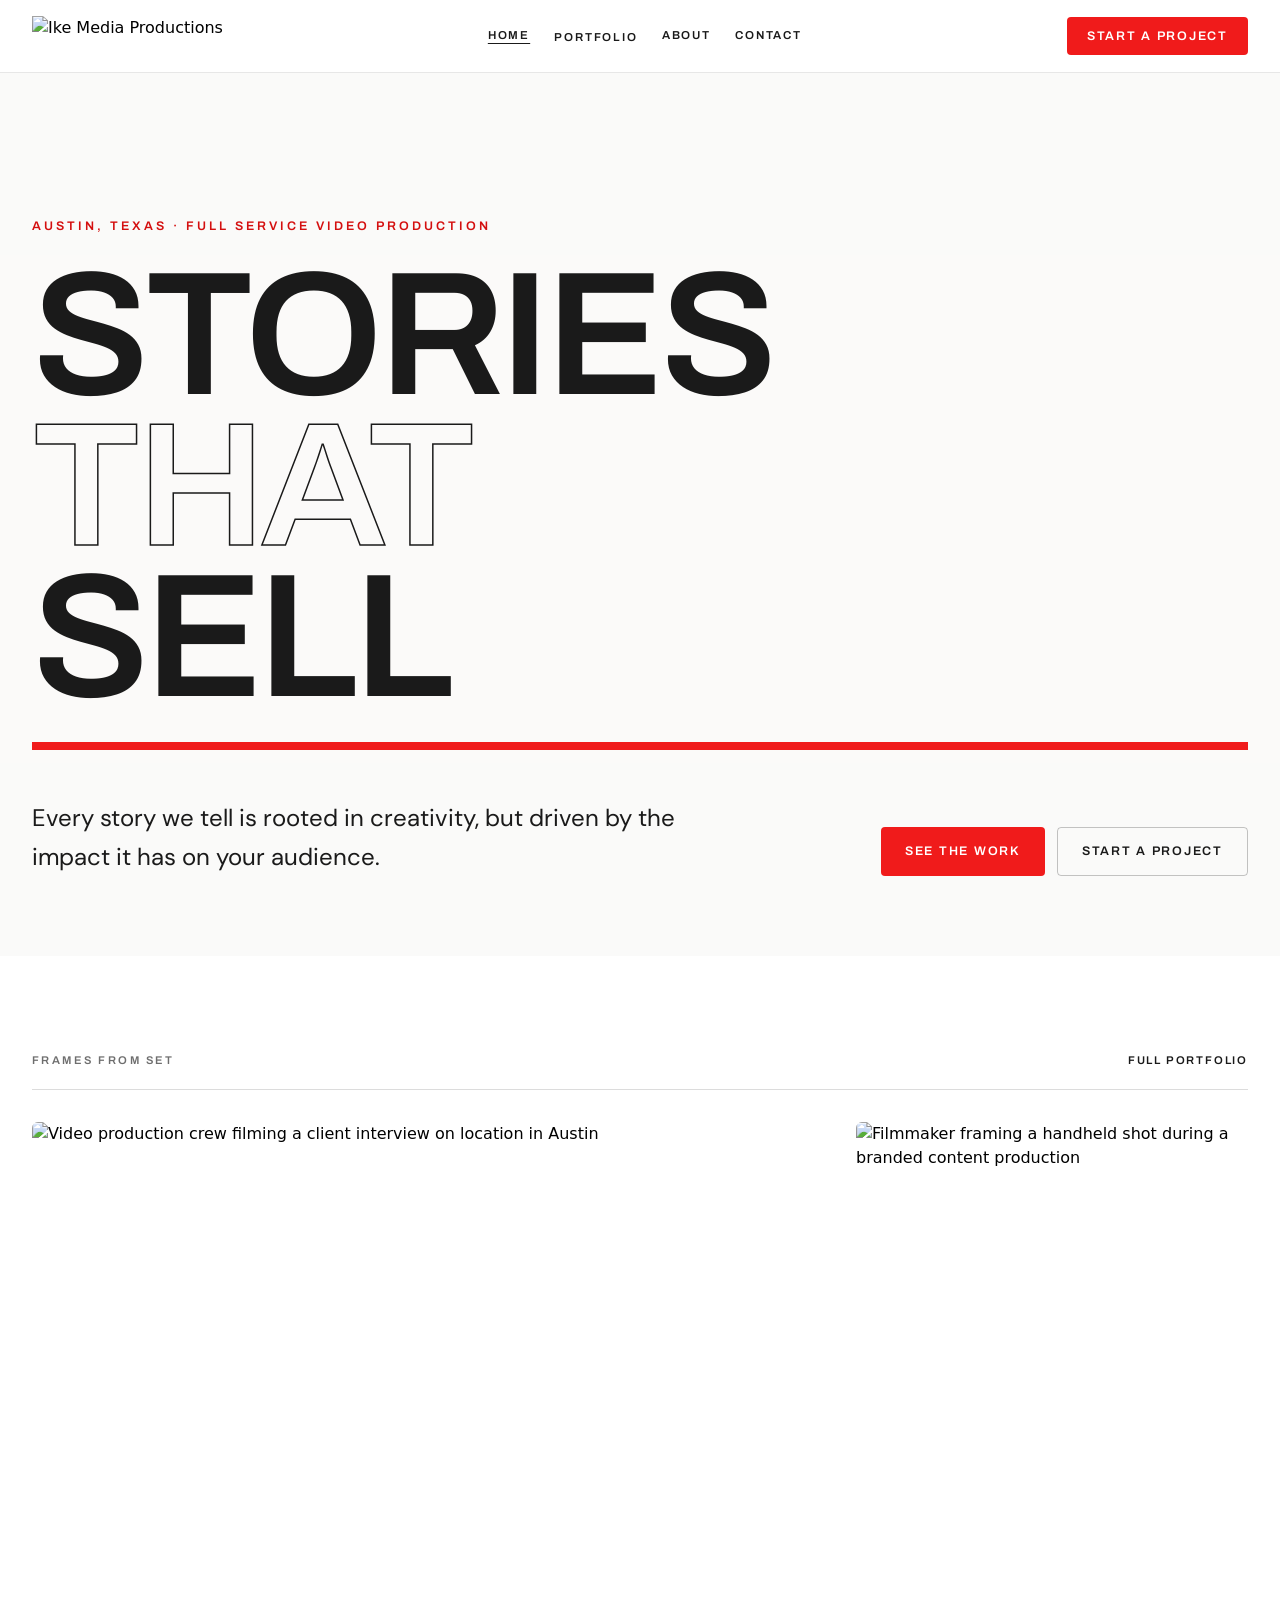
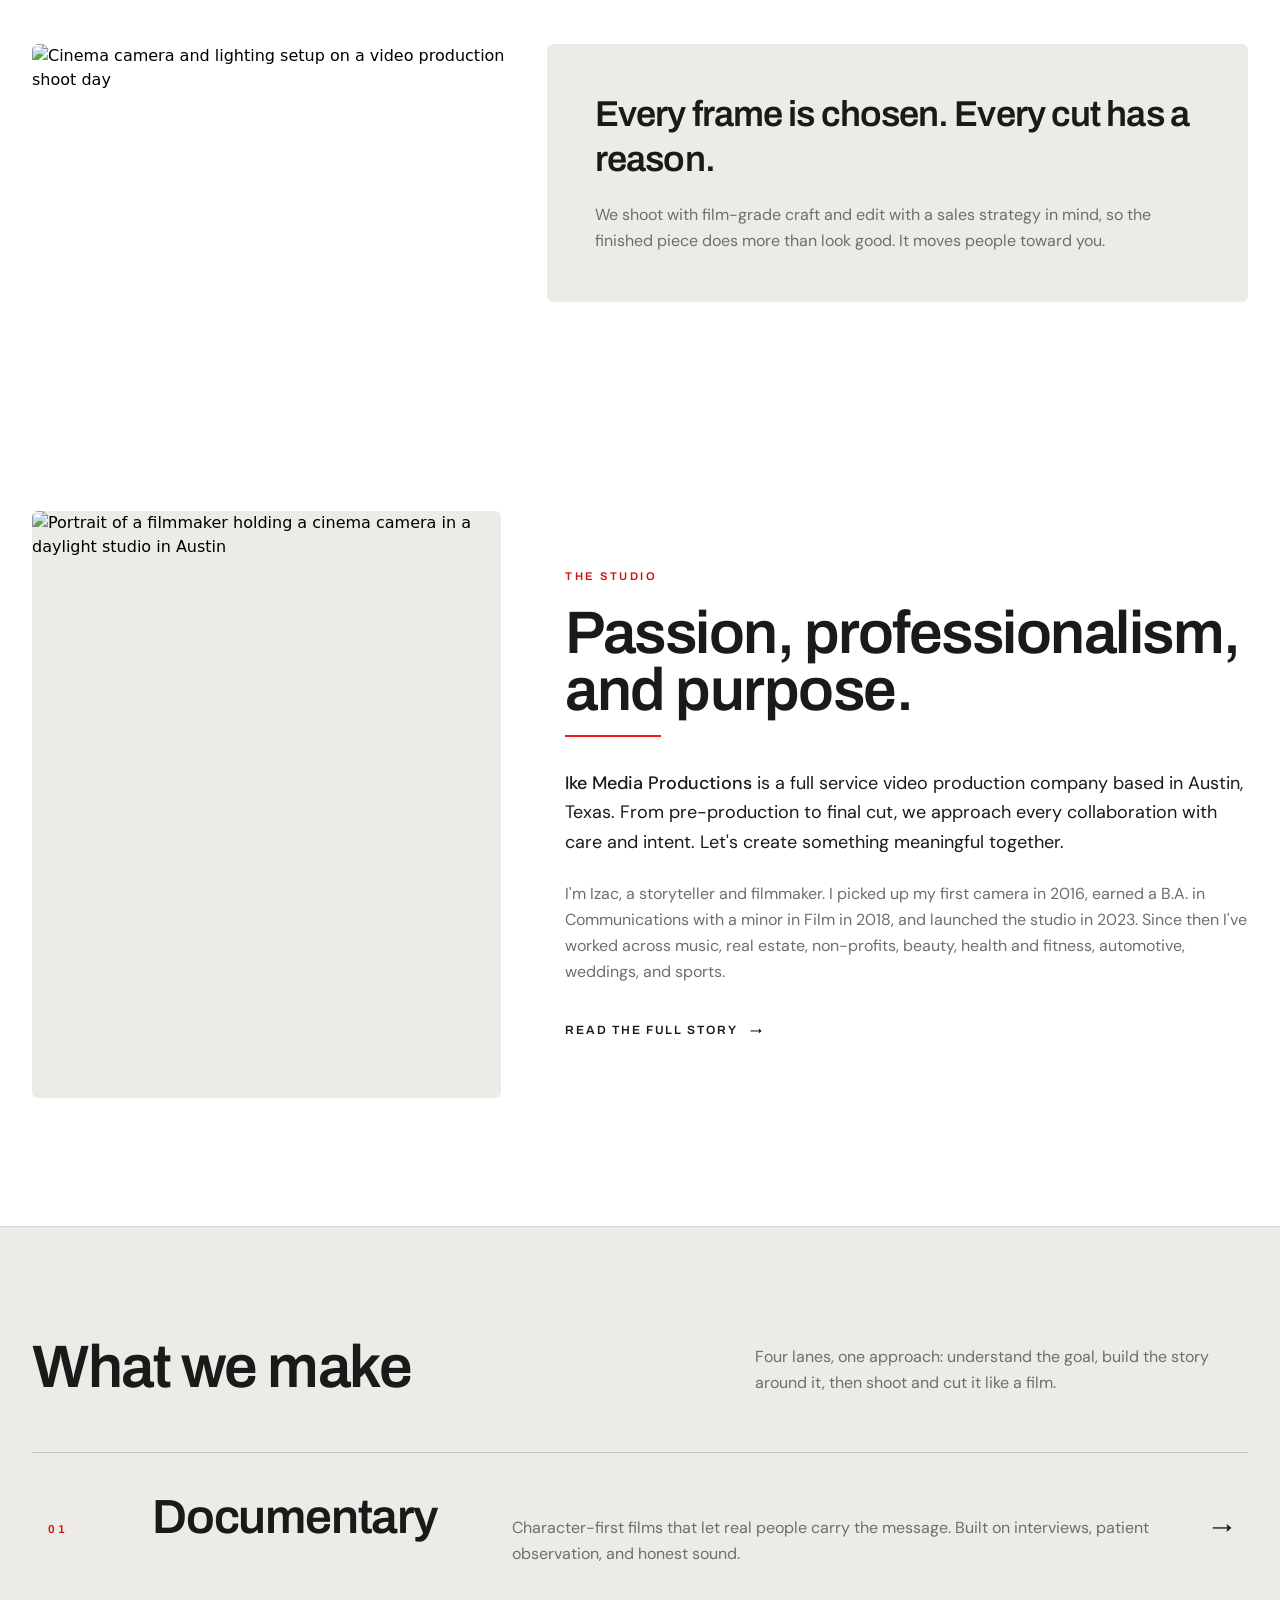
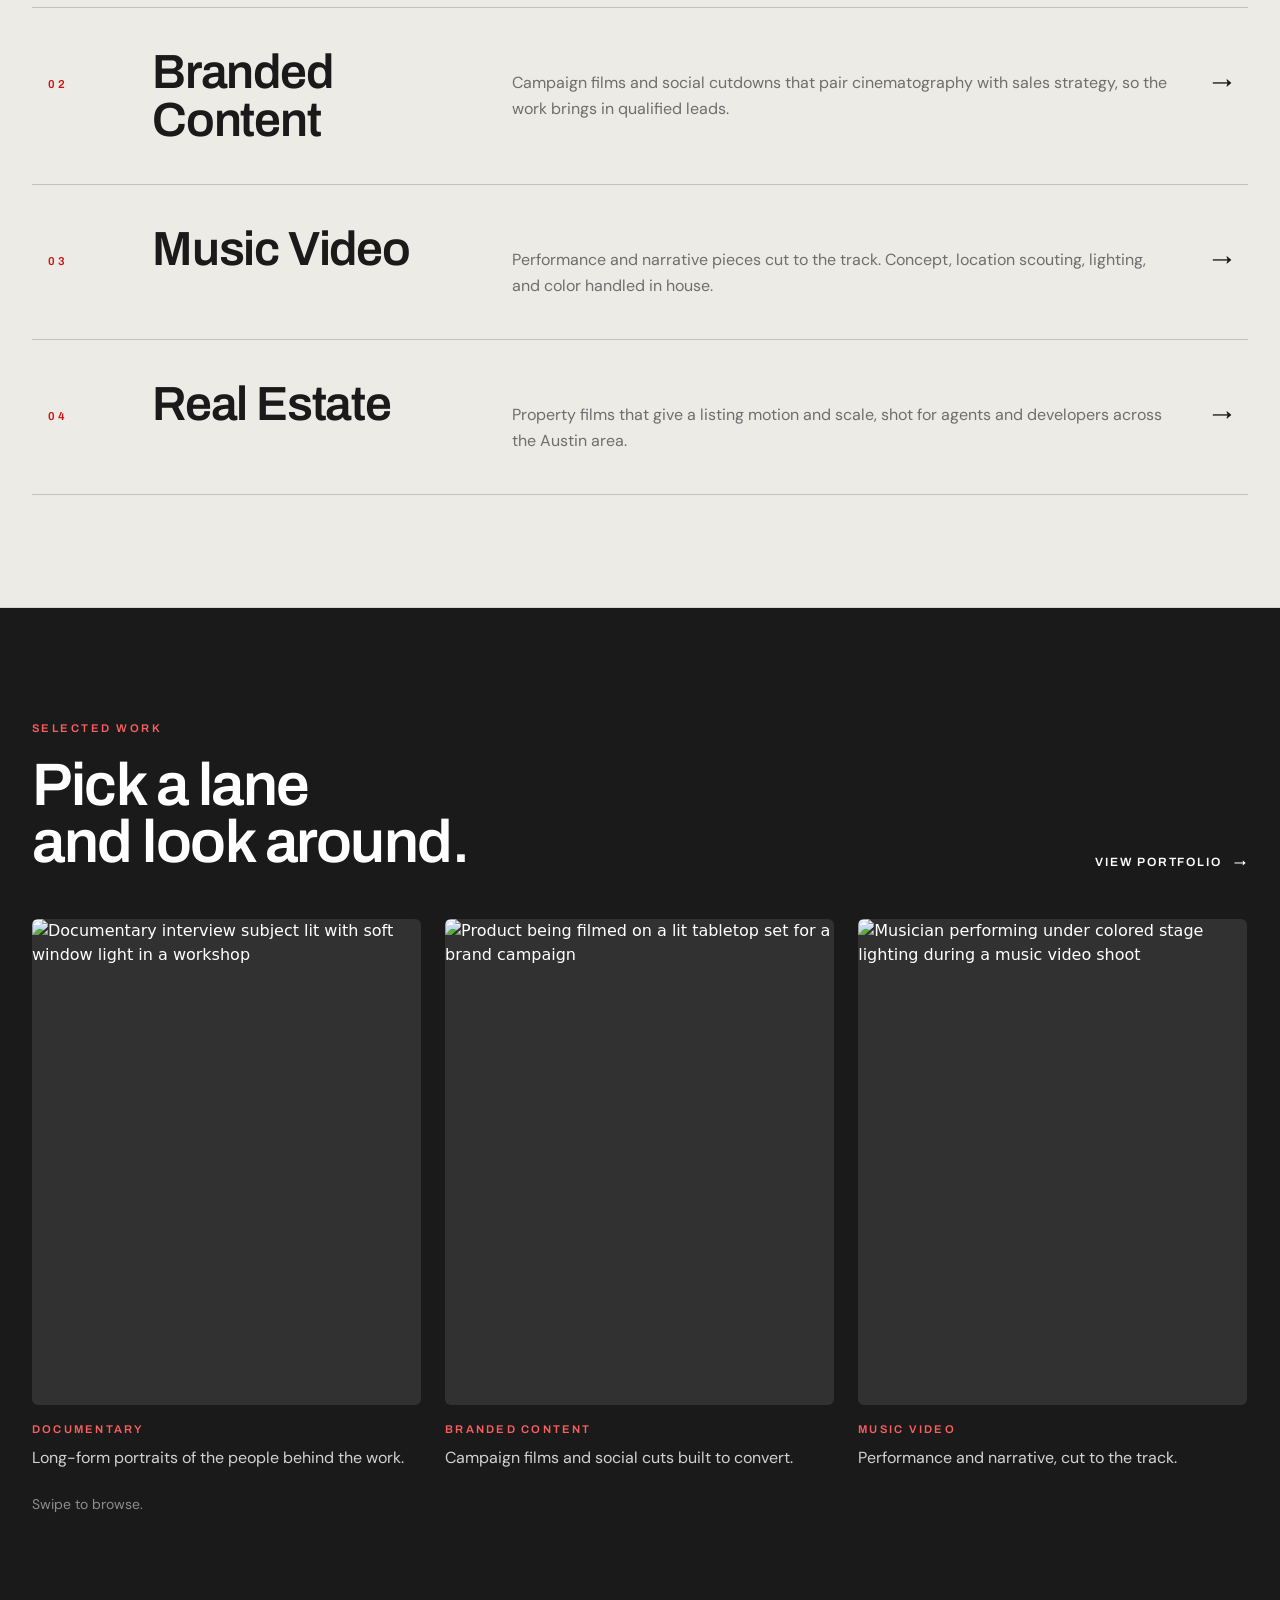
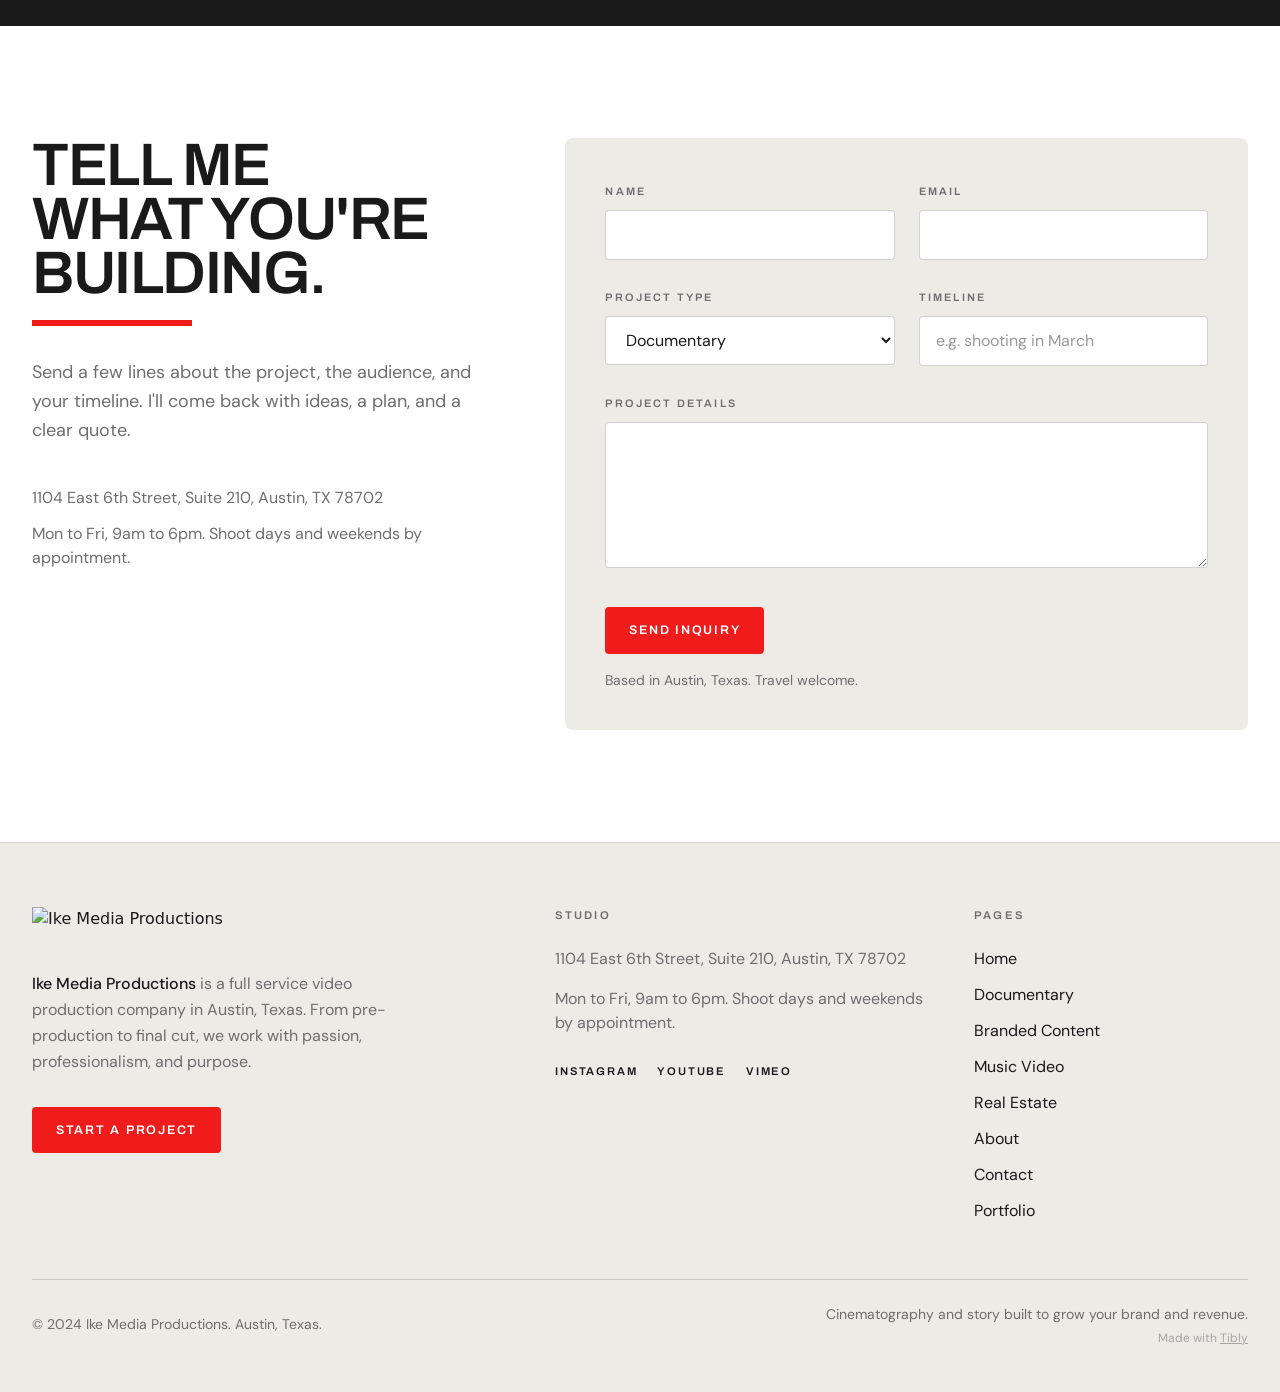
==== commit 7087879e: "Align the Made with Tibly line with the footer tagline" ====
--- a/index.html
+++ b/index.html
@@ -408,10 +408,13 @@
 
     <div class="mt-14 flex flex-col gap-3 border-t border-ink/15 pt-6 font-body text-sm text-muted md:flex-row md:items-center md:justify-between">
       <p>© 2024 <span data-tibly-field="business-name">Ike Media Productions</span>. Austin, Texas.</p>
-      <p class="max-w-md md:text-right">Cinematography and story built to grow your brand and revenue.</p>
-    </div>
-  </div>
-<div data-tibly-made-with="" style="text-align:right;font-size:12px;line-height:1;opacity:.55;margin-top:24px;white-space:nowrap;">Made with <a href="https://tibly.ai" rel="noopener" style="display:inline;color:inherit;font-size:inherit;margin:0;text-decoration:underline;" target="_blank">Tibly</a></div></footer>
+      <div class="max-w-md md:text-right">
+        <p>Cinematography and story built to grow your brand and revenue.</p>
+        <p data-tibly-made-with="" class="mt-2" style="font-size:12px;line-height:1;opacity:.55;white-space:nowrap;">Made with <a href="https://tibly.ai" rel="noopener" style="display:inline;color:inherit;font-size:inherit;margin:0;text-decoration:underline;" target="_blank">Tibly</a></p>
+      </div>
+    </div>
+  </div>
+</footer>
 <!-- /block:footer -->
   <script async="" src="https://api.tibly.ai/widget/v1.js"></script>
 
